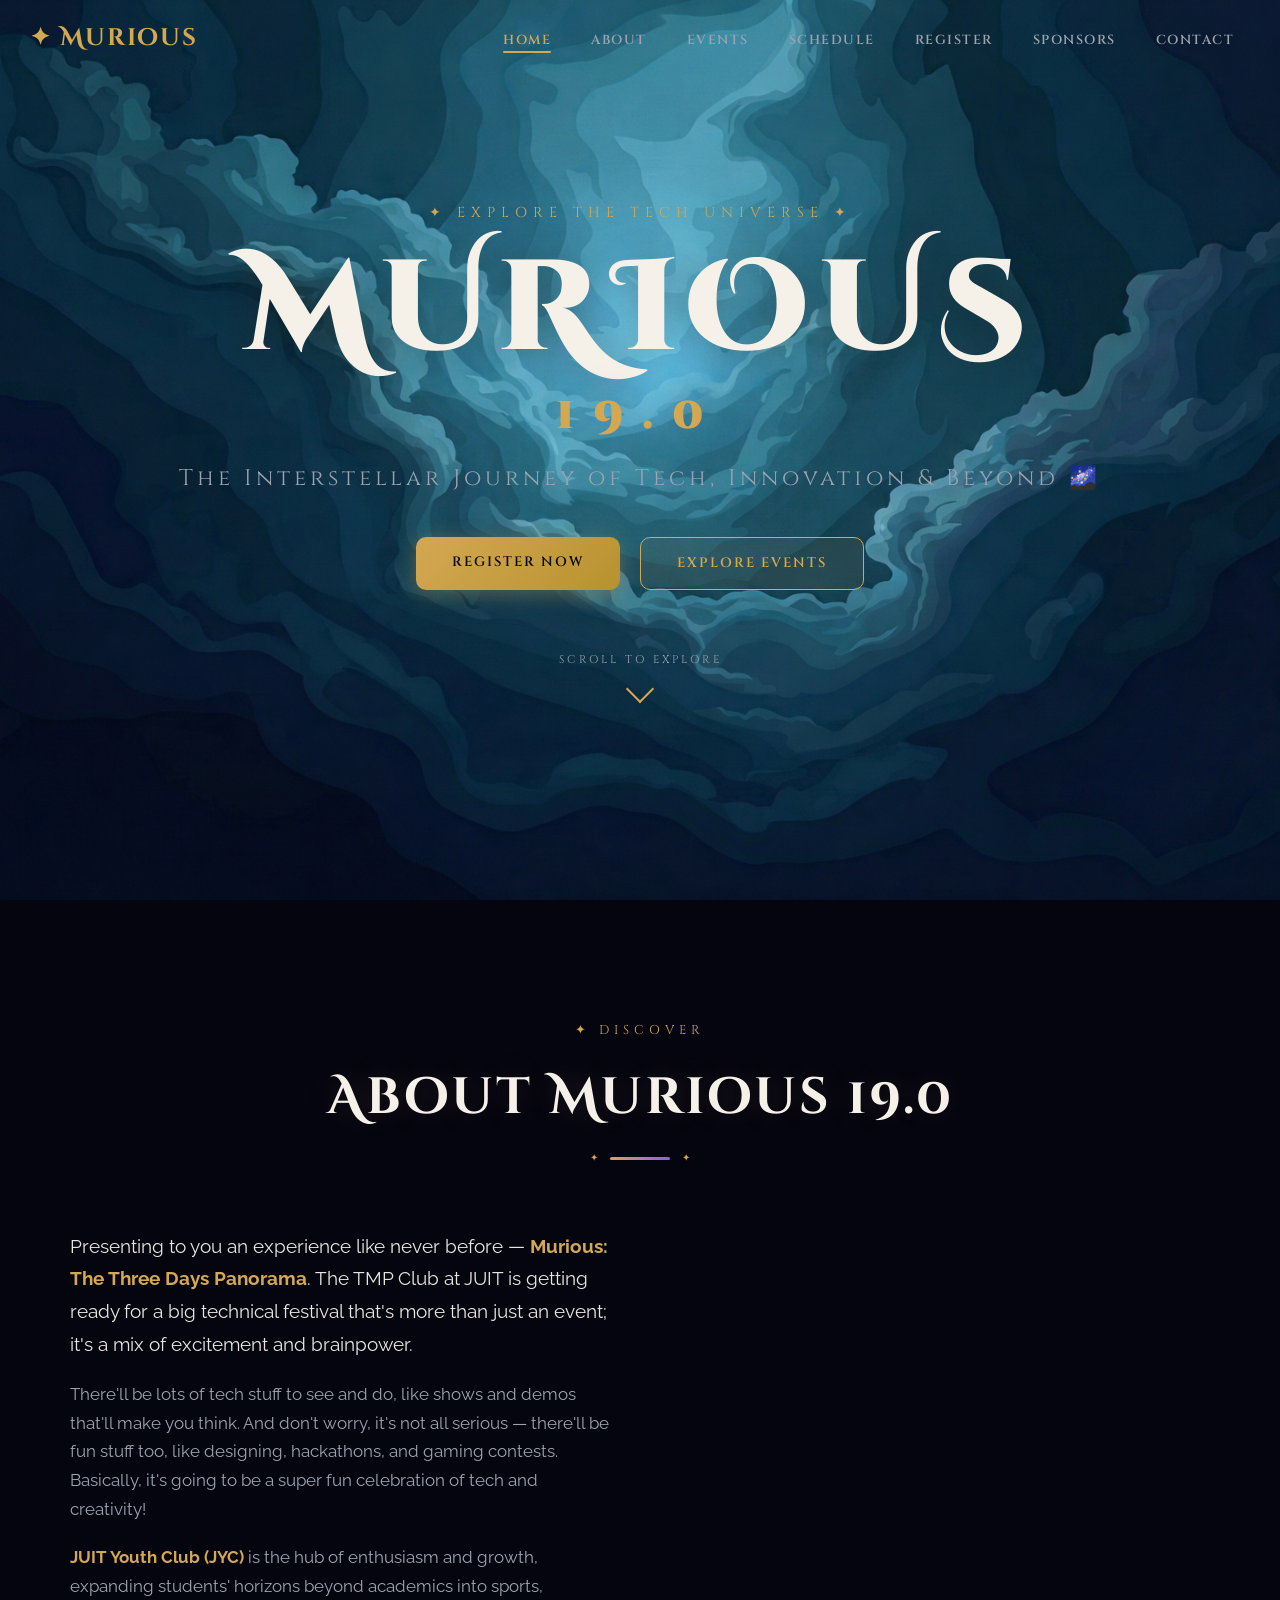
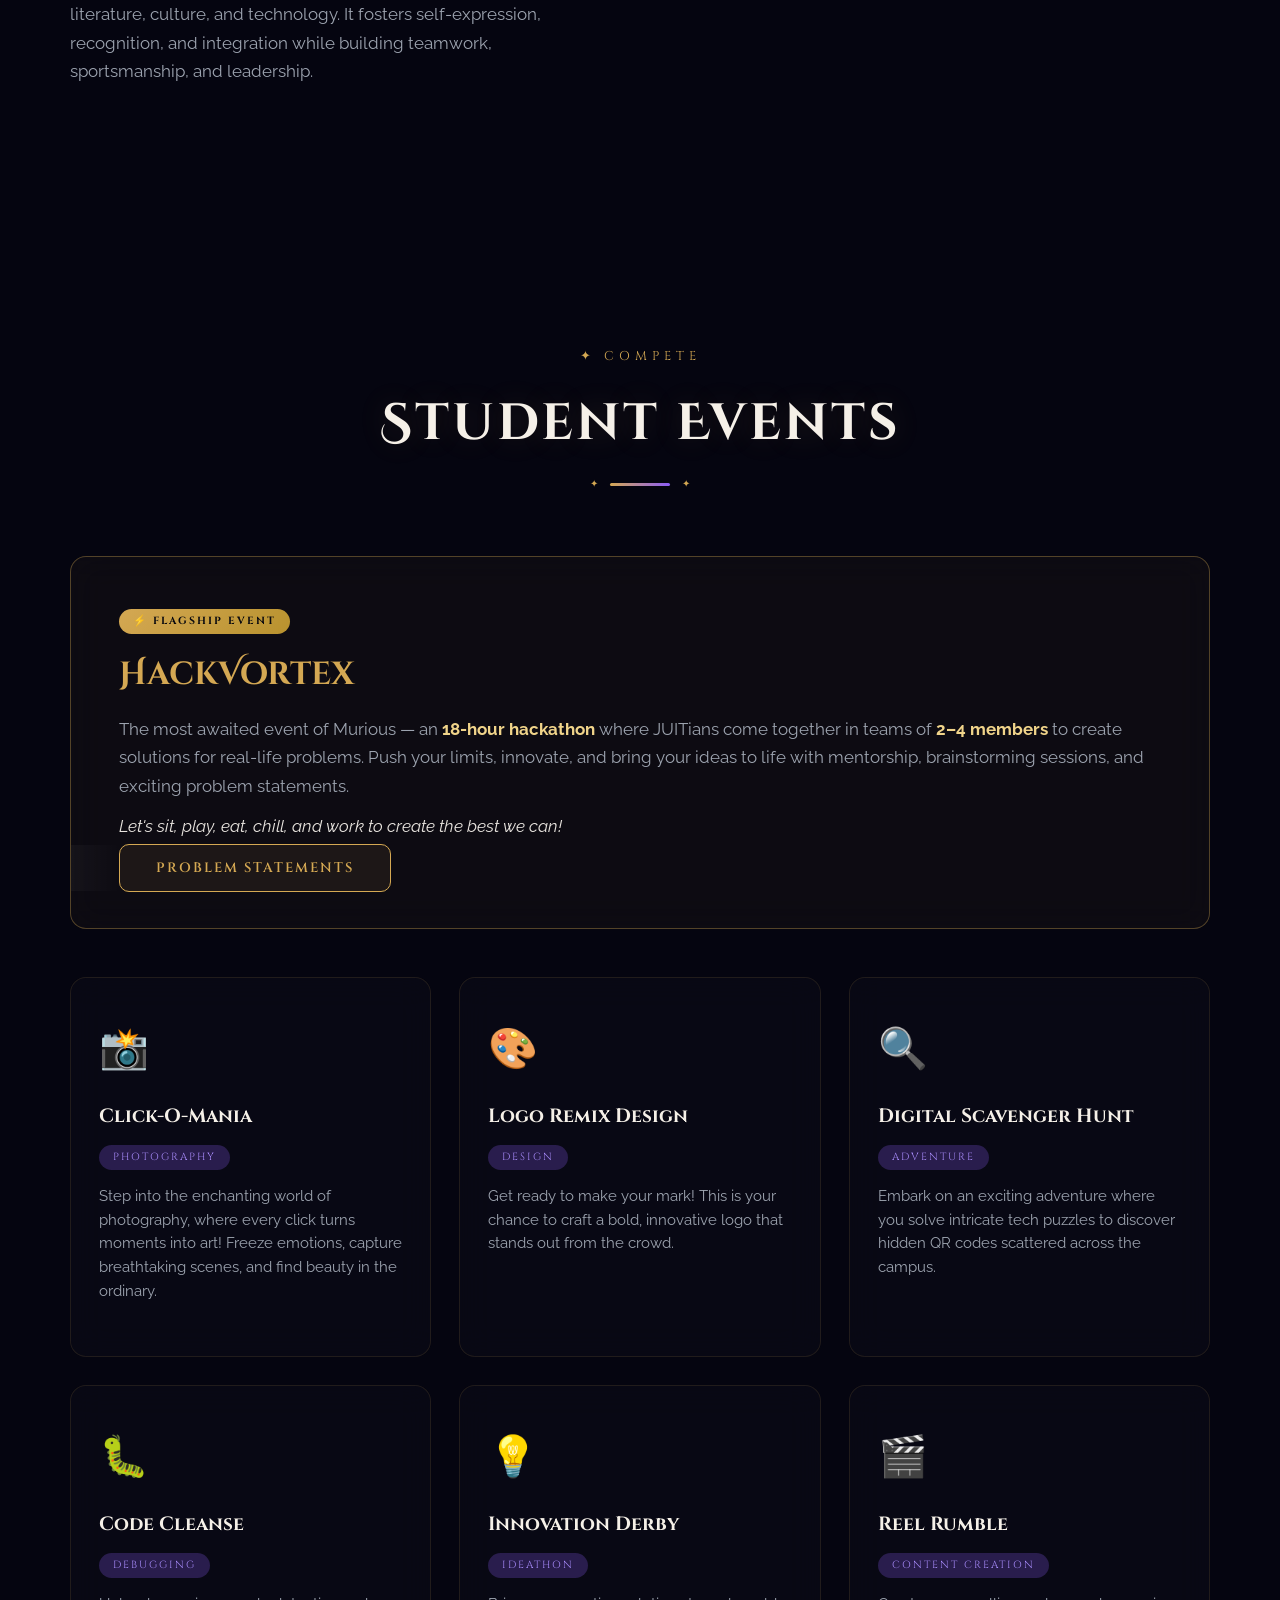
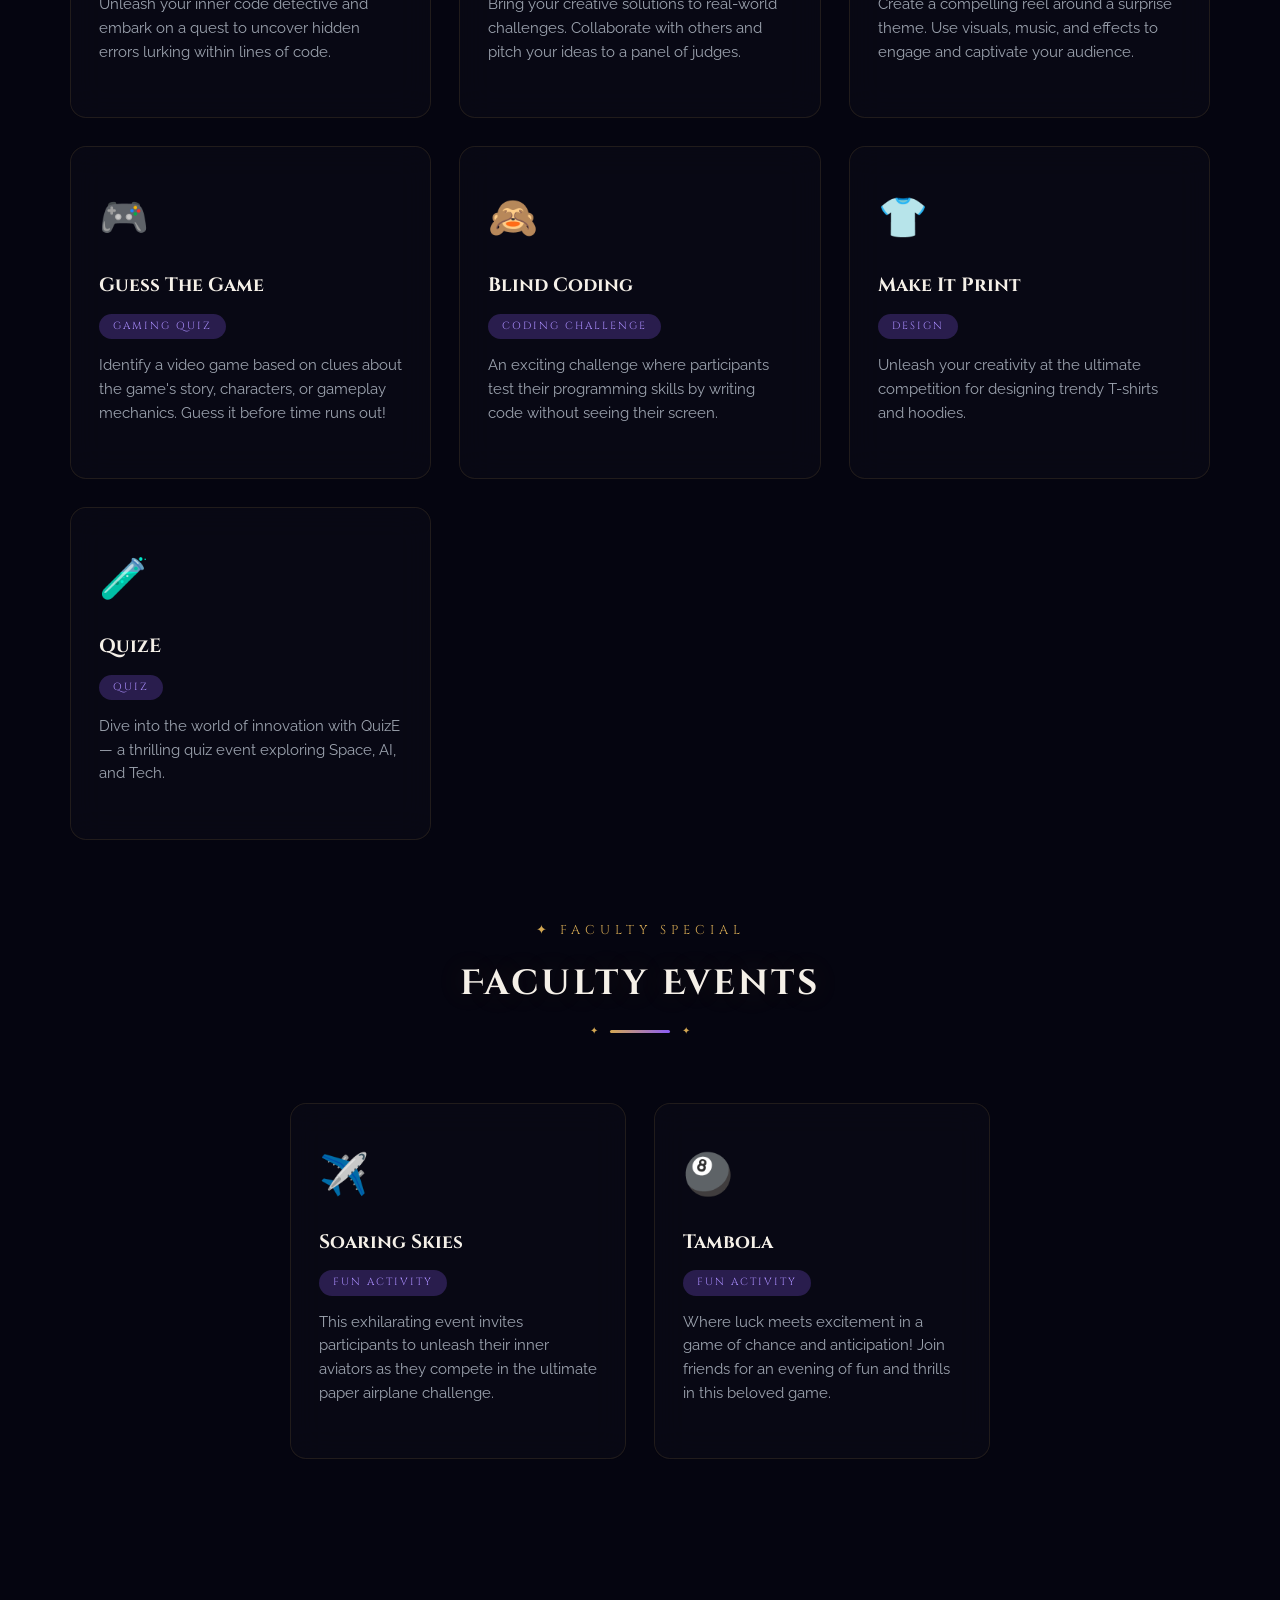
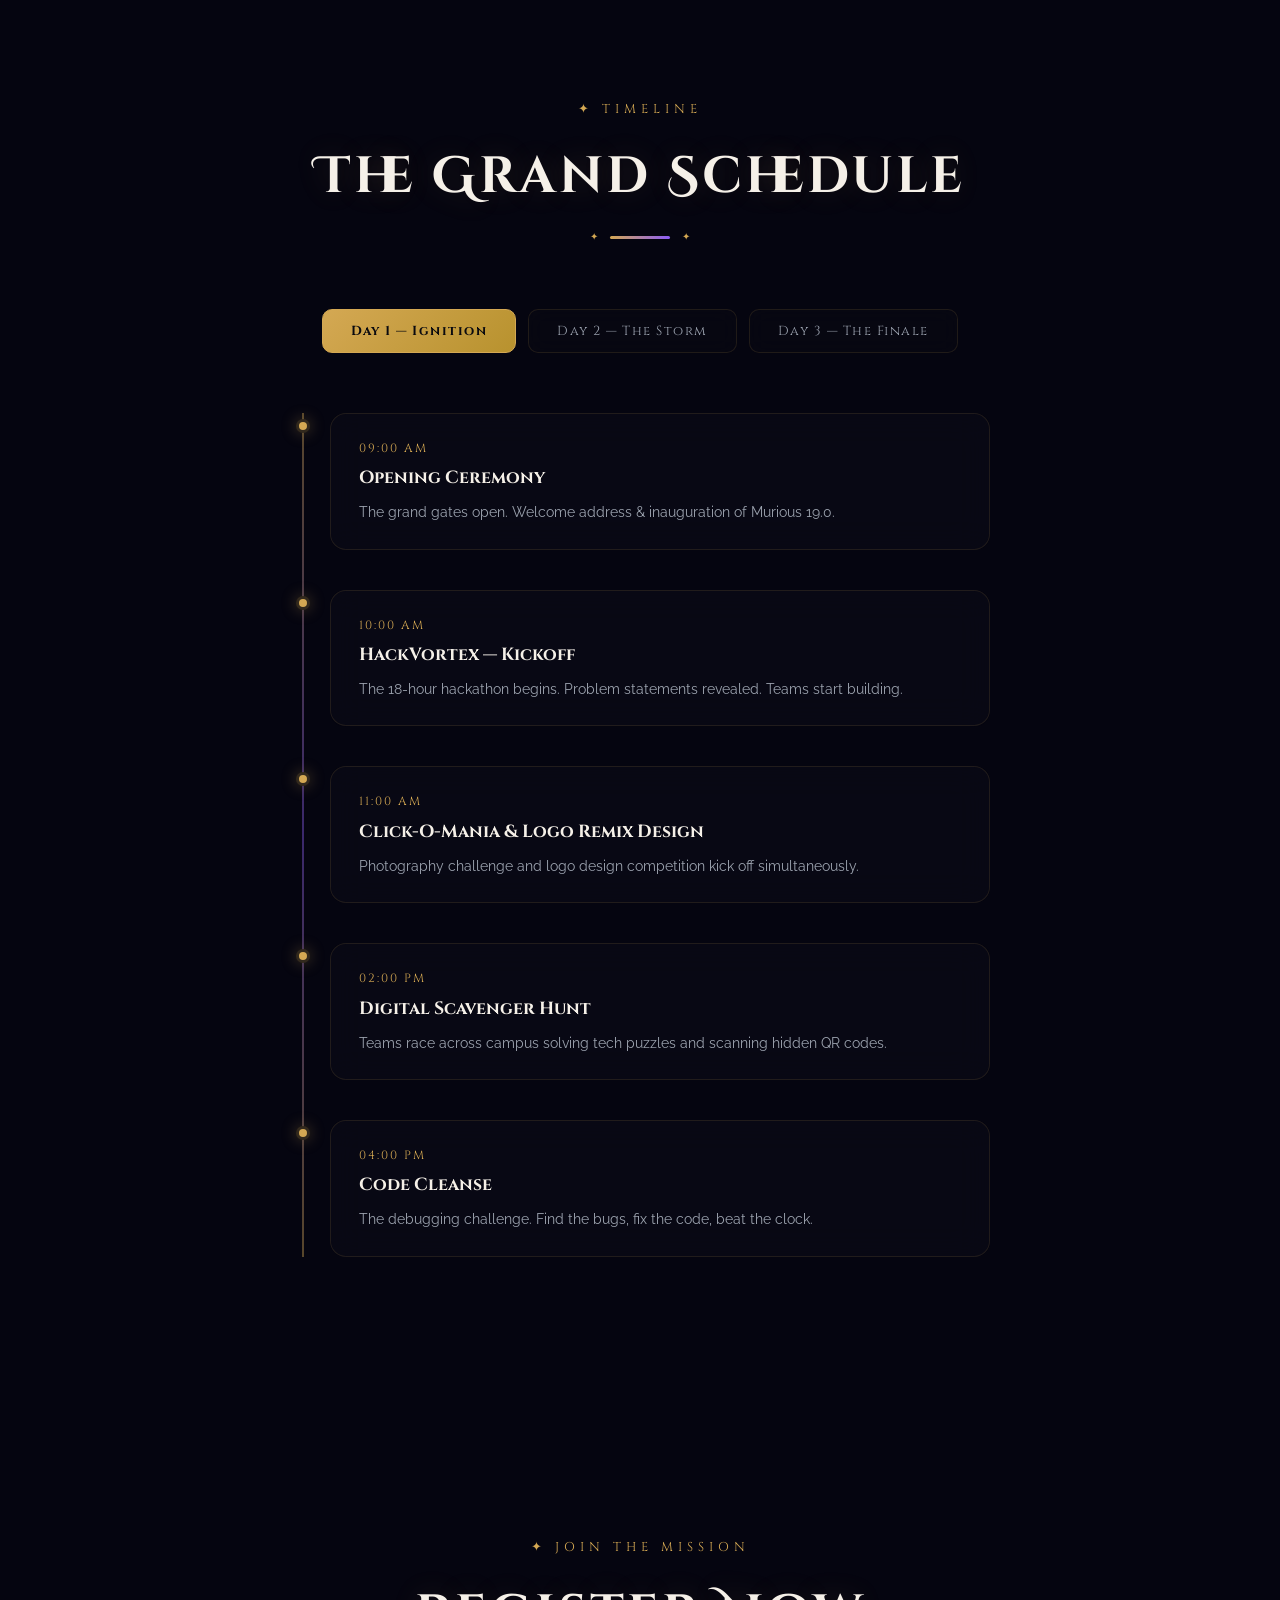
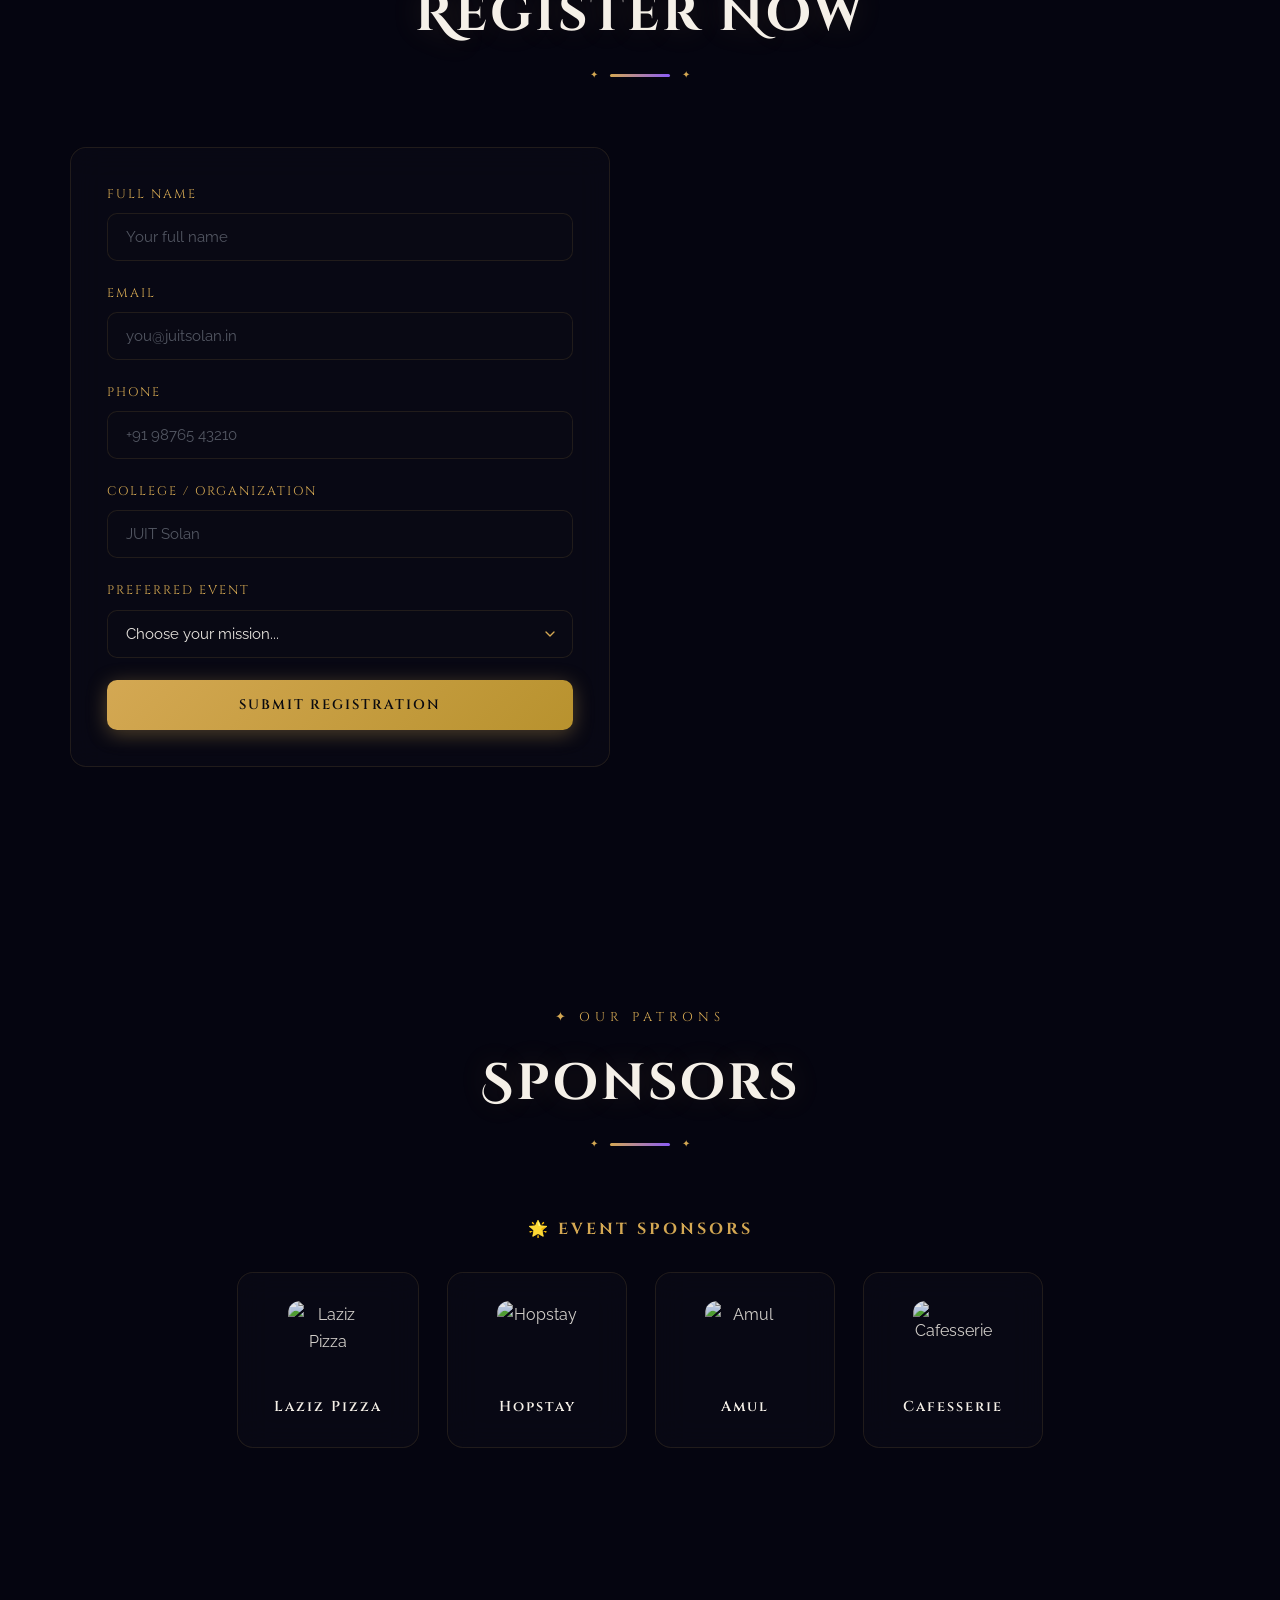
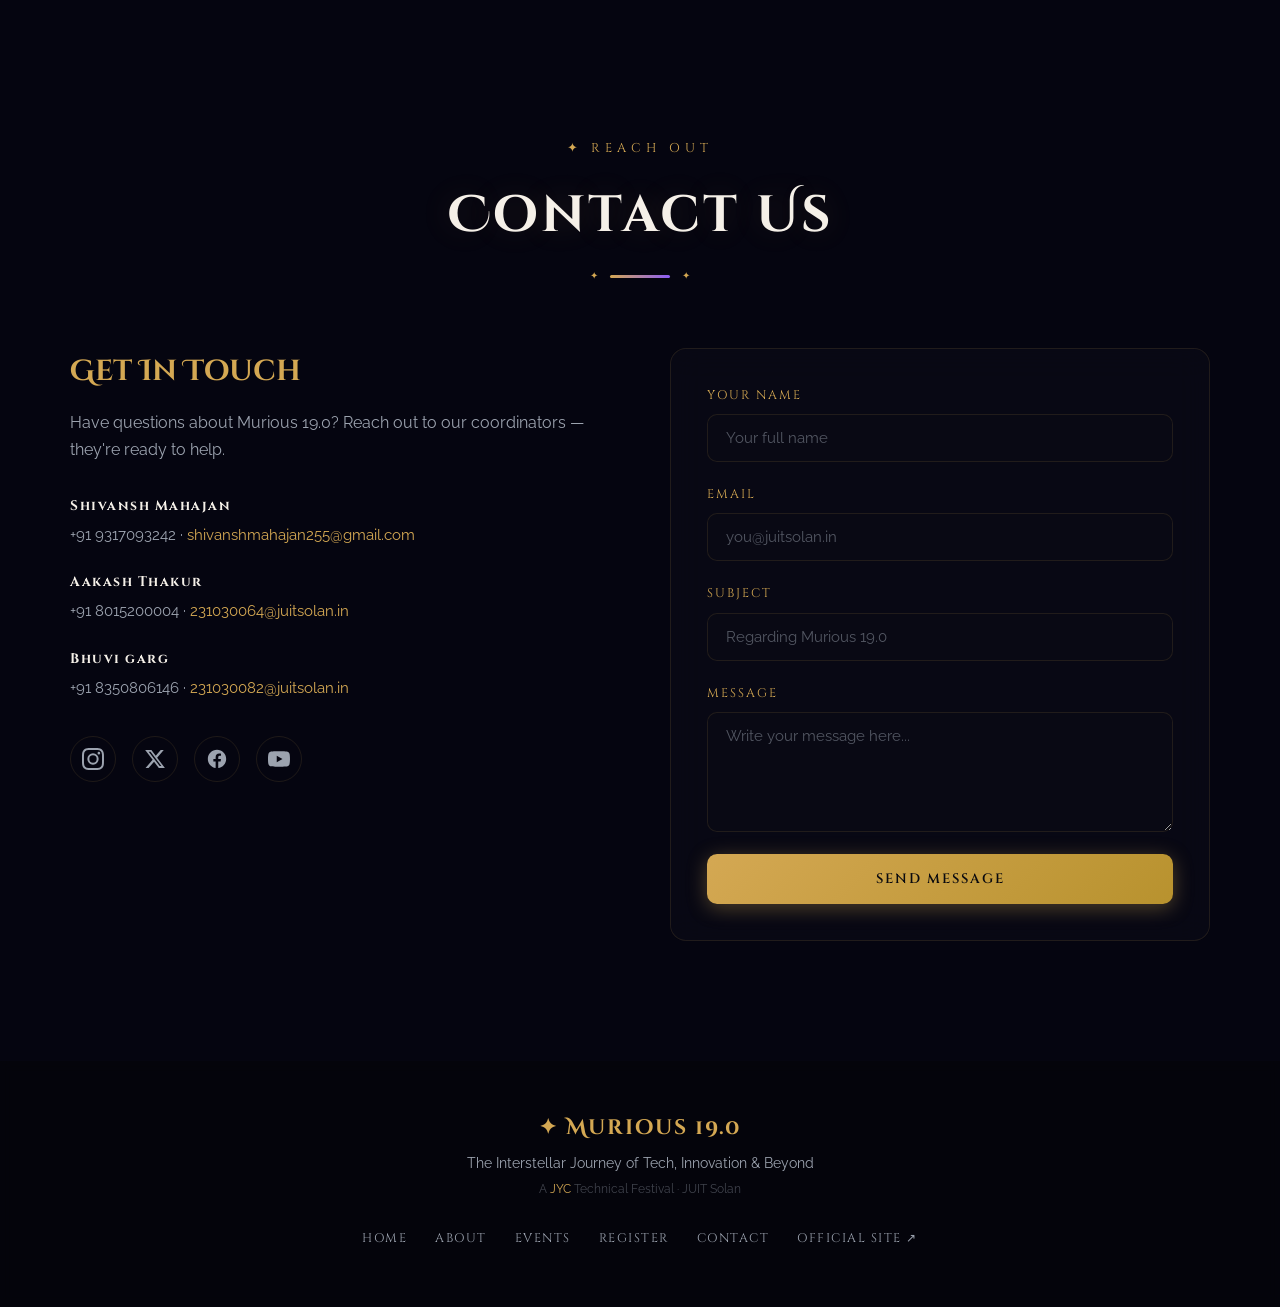
==== index.html @ ee1c7525 "new bg animation" ====
<!DOCTYPE html>
<html lang="en">

<head>
  <meta charset="UTF-8">
  <meta name="viewport" content="width=device-width, initial-scale=1.0">
  <title>Murious 19.0 — Explore the Tech Universe | JUIT</title>
  <meta name="description"
    content="Murious 19.0 by JYC — The three-day tech fest panorama at JUIT. HackVortex, Blind Coding, Innovation Derby, and more. Register now!">
  <link rel="preconnect" href="https://fonts.googleapis.com">
  <link rel="preconnect" href="https://fonts.gstatic.com" crossorigin>
  <link
    href="https://fonts.googleapis.com/css2?family=Cinzel+Decorative:wght@400;700;900&family=Cinzel:wght@400;600;700&family=Raleway:wght@300;400;500;600;700&display=swap"
    rel="stylesheet">
  <link rel="stylesheet" href="styles.css">
</head>

<body>


  <!-- ═══ LOADER ═══ -->
  <div id="pageLoader" class="page-loader">
    <img src="loader.gif" alt="Loading..." class="loader-gif">
  </div>


  <!-- ═══ MAGIC WAND CURSOR ═══ -->
  <div id="wandCursor" class="wand-cursor">
    <img src="static_cursor.png" class="wand-static" alt="">
    <img src="clicked_cursor.png" class="wand-clicked" alt="">
  </div>
  <div id="wandShadow" class="wand-shadow"></div>
  <div id="sparkleContainer" class="sparkle-container"></div>
  <canvas id="wandTrail" class="wand-trail"></canvas>


  <!-- ═══ NAVBAR ═══ -->
  <nav id="navbar">
    <div class="nav-container">
      <a href="#home" class="nav-logo">✦ Murious</a>
      <button class="nav-toggle" id="navToggle" aria-label="Toggle menu">
        <span></span><span></span><span></span>
      </button>
      <ul class="nav-links" id="navLinks">
        <li><a href="#home" class="nav-link active">Home</a></li>
        <li><a href="#about" class="nav-link">About</a></li>
        <li><a href="#events" class="nav-link">Events</a></li>
        <li><a href="#schedule" class="nav-link">Schedule</a></li>
        <li><a href="#register" class="nav-link">Register</a></li>
        <li><a href="#sponsors" class="nav-link">Sponsors</a></li>
        <li><a href="#contact" class="nav-link">Contact</a></li>
      </ul>
    </div>
  </nav>

  <!-- ═══ SCROLLABLE CONTENT ═══ -->
  <main class="content-layer">


  <!-- HOME / HERO -->
    <section id="home" class="section hero-section">
      <div class="hero-content">
        <p class="hero-pre">✦ Explore the Tech Universe ✦</p>
        <h1 class="hero-title">MURIOUS<span class="hero-year">19.0</span></h1>
        <p class="hero-tagline">The Interstellar Journey of Tech, Innovation &amp; Beyond 🌌</p>
        <div class="hero-cta-group">
          <a href="https://forms.gle/axCYgx6kRqmrD6RG7" target="_blank" class="btn btn-primary">Register Now</a>
          <a href="#events" class="btn btn-outline">Explore Events</a>
        </div>
        <div class="scroll-indicator">
          <span>Scroll to Explore</span>
          <div class="scroll-arrow"></div>
        </div>
      </div>
      <img src="castle.png" class="hero-castle" alt="Murious Castle">
      <img src="ltree.png" class="hero-tree hero-tree-left" alt="">
      <img src="rtree.png" class="hero-tree hero-tree-right" alt="">
      <img src="lclifs.png" class="hero-clif hero-clif-left" alt="">
      <img src="rclifs.png" class="hero-clif hero-clif-right" alt="">
    </section>


    <!-- ABOUT -->
    <section id="about" class="section">
      <div class="section-container">
        <div class="section-header reveal">
          <span class="section-tag">✦ Discover</span>
          <h2 class="section-title">About Murious 19.0</h2>
          <div class="title-ornament"></div>
        </div>
        <div class="about-grid">
          <div class="about-text reveal">
            <p class="about-lead">Presenting to you an experience like never before — <strong>Murious: The Three Days
                Panorama</strong>. The TMP Club at JUIT is getting ready for a big technical festival that's more than
              just an event; it's a mix of excitement and brainpower.</p>
            <p>There'll be lots of tech stuff to see and do, like shows and demos that'll make you think. And don't
              worry, it's not all serious — there'll be fun stuff too, like designing, hackathons, and gaming contests.
              Basically, it's going to be a super fun celebration of tech and creativity!</p>
            <p><strong>JUIT Youth Club (JYC)</strong> is the hub of enthusiasm and growth, expanding students' horizons
              beyond academics into sports, literature, culture, and technology. It fosters self-expression,
              recognition, and integration while building teamwork, sportsmanship, and leadership.</p>
          </div>

        </div>
      </div>
    </section>


    <!-- EVENTS -->
    <section id="events" class="section">
      <div class="section-container">
        <div class="section-header reveal">
          <span class="section-tag">✦ Compete</span>
          <h2 class="section-title">Student Events</h2>
          <div class="title-ornament"></div>
        </div>

        
        <!-- HACKVORTEX FEATURED -->
        <div class="featured-event glass-card reveal">
          <div class="featured-event-content">
            <span class="event-type featured-type">⚡ Flagship Event</span>
            <h3>HackVortex</h3>
            <p>The most awaited event of Murious — an <strong>18-hour hackathon</strong> where JUITians come together in
              teams of <strong>2–4 members</strong> to create solutions for real-life problems. Push your limits,
              innovate, and bring your ideas to life with mentorship, brainstorming sessions, and exciting problem
              statements.</p>
            <p class="featured-sub">Let's sit, play, eat, chill, and work to create the best we can!</p>
            <a href="https://drive.google.com/file/d/1WscJIWWycX5eQzXC22tiITf636T7GMsm/view?usp=sharing" target="_blank"
              class="btn btn-outline" style="margin-top:16px;">Problem Statements</a>
          </div>
        </div>


        <!-- EVENT GRIDS -->
        <div class="events-grid">
          <div class="event-card glass-card reveal">
            <div class="event-icon">📸</div>
            <h3>Click-O-Mania</h3>
            <span class="event-type">Photography</span>
            <p>Step into the enchanting world of photography, where every click turns moments into art! Freeze emotions,
              capture breathtaking scenes, and find beauty in the ordinary.</p>
          </div>
          <div class="event-card glass-card reveal">
            <div class="event-icon">🎨</div>
            <h3>Logo Remix Design</h3>
            <span class="event-type">Design</span>
            <p>Get ready to make your mark! This is your chance to craft a bold, innovative logo that stands out from
              the crowd.</p>
          </div>
          <div class="event-card glass-card reveal">
            <div class="event-icon">🔍</div>
            <h3>Digital Scavenger Hunt</h3>
            <span class="event-type">Adventure</span>
            <p>Embark on an exciting adventure where you solve intricate tech puzzles to discover hidden QR codes
              scattered across the campus.</p>
          </div>
          <div class="event-card glass-card reveal">
            <div class="event-icon">🐛</div>
            <h3>Code Cleanse</h3>
            <span class="event-type">Debugging</span>
            <p>Unleash your inner code detective and embark on a quest to uncover hidden errors lurking within lines of
              code.</p>
          </div>
          <div class="event-card glass-card reveal">
            <div class="event-icon">💡</div>
            <h3>Innovation Derby</h3>
            <span class="event-type">Ideathon</span>
            <p>Bring your creative solutions to real-world challenges. Collaborate with others and pitch your ideas to a
              panel of judges.</p>
          </div>
          <div class="event-card glass-card reveal">
            <div class="event-icon">🎬</div>
            <h3>Reel Rumble</h3>
            <span class="event-type">Content Creation</span>
            <p>Create a compelling reel around a surprise theme. Use visuals, music, and effects to engage and captivate
              your audience.</p>
          </div>
          <div class="event-card glass-card reveal">
            <div class="event-icon">🎮</div>
            <h3>Guess The Game</h3>
            <span class="event-type">Gaming Quiz</span>
            <p>Identify a video game based on clues about the game's story, characters, or gameplay mechanics. Guess it
              before time runs out!</p>
          </div>
          <div class="event-card glass-card reveal">
            <div class="event-icon">🙈</div>
            <h3>Blind Coding</h3>
            <span class="event-type">Coding Challenge</span>
            <p>An exciting challenge where participants test their programming skills by writing code without seeing
              their screen.</p>
          </div>
          <div class="event-card glass-card reveal">
            <div class="event-icon">👕</div>
            <h3>Make It Print</h3>
            <span class="event-type">Design</span>
            <p>Unleash your creativity at the ultimate competition for designing trendy T-shirts and hoodies.</p>
          </div>
          <div class="event-card glass-card reveal">
            <div class="event-icon">🧪</div>
            <h3>QuizE</h3>
            <span class="event-type">Quiz</span>
            <p>Dive into the world of innovation with QuizE — a thrilling quiz event exploring Space, AI, and Tech.</p>
          </div>
        </div>


        <!-- Faculty Events -->
        <div class="section-header reveal" style="margin-top: 80px;">
          <span class="section-tag">✦ Faculty Special</span>
          <h2 class="section-title" style="font-size: clamp(1.5rem, 3vw, 2.2rem);">Faculty Events</h2>
          <div class="title-ornament"></div>
        </div>
        <div class="events-grid events-grid-small">
          <div class="event-card glass-card reveal">
            <div class="event-icon">✈️</div>
            <h3>Soaring Skies</h3>
            <span class="event-type">Fun Activity</span>
            <p>This exhilarating event invites participants to unleash their inner aviators as they compete in the
              ultimate paper airplane challenge.</p>
          </div>
          <div class="event-card glass-card reveal">
            <div class="event-icon">🎱</div>
            <h3>Tambola</h3>
            <span class="event-type">Fun Activity</span>
            <p>Where luck meets excitement in a game of chance and anticipation! Join friends for an evening of fun and
              thrills in this beloved game.</p>
          </div>
        </div>
      </div>
    </section>


    <!-- SCHEDULE -->
    <section id="schedule" class="section">
      <div class="section-container">
        <div class="section-header reveal">
          <span class="section-tag">✦ Timeline</span>
          <h2 class="section-title">The Grand Schedule</h2>
          <div class="title-ornament"></div>
        </div>
        <div class="schedule-tabs reveal">
          <button class="schedule-tab active" data-day="1">Day 1 — Ignition</button>
          <button class="schedule-tab" data-day="2">Day 2 — The Storm</button>
          <button class="schedule-tab" data-day="3">Day 3 — The Finale</button>
        </div>
        <div class="timeline" id="timeline">
          <div class="timeline-line"></div>
          <div class="timeline-item reveal" data-day="1">
            <div class="timeline-dot"></div>
            <div class="timeline-content glass-card">
              <span class="timeline-time">09:00 AM</span>
              <h3>Opening Ceremony</h3>
              <p>The grand gates open. Welcome address &amp; inauguration of Murious 19.0.</p>
            </div>
          </div>
          <div class="timeline-item reveal" data-day="1">
            <div class="timeline-dot"></div>
            <div class="timeline-content glass-card">
              <span class="timeline-time">10:00 AM</span>
              <h3>HackVortex — Kickoff</h3>
              <p>The 18-hour hackathon begins. Problem statements revealed. Teams start building.</p>
            </div>
          </div>
          <div class="timeline-item reveal" data-day="1">
            <div class="timeline-dot"></div>
            <div class="timeline-content glass-card">
              <span class="timeline-time">11:00 AM</span>
              <h3>Click-O-Mania &amp; Logo Remix Design</h3>
              <p>Photography challenge and logo design competition kick off simultaneously.</p>
            </div>
          </div>
          <div class="timeline-item reveal" data-day="1">
            <div class="timeline-dot"></div>
            <div class="timeline-content glass-card">
              <span class="timeline-time">02:00 PM</span>
              <h3>Digital Scavenger Hunt</h3>
              <p>Teams race across campus solving tech puzzles and scanning hidden QR codes.</p>
            </div>
          </div>
          <div class="timeline-item reveal" data-day="1">
            <div class="timeline-dot"></div>
            <div class="timeline-content glass-card">
              <span class="timeline-time">04:00 PM</span>
              <h3>Code Cleanse</h3>
              <p>The debugging challenge. Find the bugs, fix the code, beat the clock.</p>
            </div>
          </div>
          <!-- Day 2 -->
          <div class="timeline-item reveal" data-day="2" style="display:none;">
            <div class="timeline-dot"></div>
            <div class="timeline-content glass-card">
              <span class="timeline-time">09:00 AM</span>
              <h3>Innovation Derby</h3>
              <p>Pitch your creative solutions to real-world challenges before the jury.</p>
            </div>
          </div>
          <div class="timeline-item reveal" data-day="2" style="display:none;">
            <div class="timeline-dot"></div>
            <div class="timeline-content glass-card">
              <span class="timeline-time">11:00 AM</span>
              <h3>Blind Coding</h3>
              <p>Write code without seeing the screen. Pure instinct, pure skill.</p>
            </div>
          </div>
          <div class="timeline-item reveal" data-day="2" style="display:none;">
            <div class="timeline-dot"></div>
            <div class="timeline-content glass-card">
              <span class="timeline-time">02:00 PM</span>
              <h3>Reel Rumble &amp; Make It Print</h3>
              <p>Content creation and merch design challenges run in parallel.</p>
            </div>
          </div>
          <div class="timeline-item reveal" data-day="2" style="display:none;">
            <div class="timeline-dot"></div>
            <div class="timeline-content glass-card">
              <span class="timeline-time">04:00 PM</span>
              <h3>HackVortex — Final Stretch</h3>
              <p>18 hours up. Final submissions and project demos begin.</p>
            </div>
          </div>
          <!-- Day 3 -->
          <div class="timeline-item reveal" data-day="3" style="display:none;">
            <div class="timeline-dot"></div>
            <div class="timeline-content glass-card">
              <span class="timeline-time">09:00 AM</span>
              <h3>Guess The Game &amp; QuizE</h3>
              <p>Gaming quiz and the space/AI/tech trivia showdown.</p>
            </div>
          </div>
          <div class="timeline-item reveal" data-day="3" style="display:none;">
            <div class="timeline-dot"></div>
            <div class="timeline-content glass-card">
              <span class="timeline-time">11:00 AM</span>
              <h3>Faculty Events — Soaring Skies &amp; Tambola</h3>
              <p>Paper airplane challenge and the beloved game of luck and anticipation.</p>
            </div>
          </div>
          <div class="timeline-item reveal" data-day="3" style="display:none;">
            <div class="timeline-dot"></div>
            <div class="timeline-content glass-card">
              <span class="timeline-time">03:00 PM</span>
              <h3>Prize Ceremony</h3>
              <p>Awards, recognition &amp; prizes bestowed upon the victors of Murious 19.0.</p>
            </div>
          </div>
          <div class="timeline-item reveal" data-day="3" style="display:none;">
            <div class="timeline-dot"></div>
            <div class="timeline-content glass-card">
              <span class="timeline-time">05:00 PM</span>
              <h3>Grand Closing</h3>
              <p>Farewell, networking &amp; celebration. Until Murious 20.0, explorers! 🚀</p>
            </div>
          </div>
        </div>
      </div>
    </section>


    <!-- REGISTER -->
    <section id="register" class="section">
      <div class="section-container">
        <div class="section-header reveal">
          <span class="section-tag">✦ Join the Mission</span>
          <h2 class="section-title">Register Now</h2>
          <div class="title-ornament"></div>
        </div>
        <div class="register-wrapper">

          <form class="register-form glass-card reveal" id="registerForm">
            <div class="form-group">
              <label for="regName">Full Name</label>
              <input type="text" id="regName" placeholder="Your full name" required>
            </div>
            <div class="form-group">
              <label for="regEmail">Email</label>
              <input type="email" id="regEmail" placeholder="you@juitsolan.in" required>
            </div>
            <div class="form-group">
              <label for="regPhone">Phone</label>
              <input type="tel" id="regPhone" placeholder="+91 98765 43210" required>
            </div>
            <div class="form-group">
              <label for="regCollege">College / Organization</label>
              <input type="text" id="regCollege" placeholder="JUIT Solan" required>
            </div>
            <div class="form-group">
              <label for="regEvent">Preferred Event</label>
              <select id="regEvent" required>
                <option value="" disabled selected>Choose your mission...</option>
                <option>HackVortex (Hackathon)</option>
                <option>Click-O-Mania (Photography)</option>
                <option>Logo Remix Design</option>
                <option>Digital Scavenger Hunt</option>
                <option>Code Cleanse (Debugging)</option>
                <option>Innovation Derby (Ideathon)</option>
                <option>Reel Rumble (Content Creation)</option>
                <option>Guess The Game</option>
                <option>Blind Coding</option>
                <option>Make It Print (Design)</option>
                <option>QuizE (Tech Quiz)</option>
                <option>All Events</option>
              </select>
            </div>
            <button type="submit" class="btn btn-primary btn-full" id="registerBtn">
              <span class="btn-text">Submit Registration</span>
              <span class="btn-magic">✦ Registered! ✦</span>
            </button>
          </form>
        </div>
      </div>
    </section>


    <!-- SPONSORS -->
    <section id="sponsors" class="section">
      <div class="section-container">
        <div class="section-header reveal">
          <span class="section-tag">✦ Our Patrons</span>
          <h2 class="section-title">Sponsors</h2>
          <div class="title-ornament"></div>
        </div>
        <div class="sponsors-tier reveal">
          <h3 class="tier-title">🌟 Event Sponsors</h3>
          <div class="sponsors-grid">
            <div class="sponsor-card glass-card">
              <div class="sponsor-glow"></div>
              <img src="https://murious.jyc.co.in/assets/lazizpizza-CYQ73uPV.jpeg" alt="Laziz Pizza"
                class="sponsor-img">
              <span>Laziz Pizza</span>
            </div>
            <div class="sponsor-card glass-card">
              <div class="sponsor-glow"></div>
              <img src="https://murious.jyc.co.in/assets/hopstay-BpjZGJk_.jpeg" alt="Hopstay" class="sponsor-img">
              <span>Hopstay</span>
            </div>
            <div class="sponsor-card glass-card">
              <div class="sponsor-glow"></div>
              <img src="https://murious.jyc.co.in/assets/amul-BEqZfMeO.webp" alt="Amul" class="sponsor-img">
              <span>Amul</span>
            </div>
            <div class="sponsor-card glass-card">
              <div class="sponsor-glow"></div>
              <img src="https://murious.jyc.co.in/assets/cafesserie-BHt08vgE.jpeg" alt="Cafesserie" class="sponsor-img">
              <span>Cafesserie</span>
            </div>
          </div>
        </div>
      </div>
    </section>


    <!-- CONTACT -->
    <section id="contact" class="section">
      <div class="section-container">
        <div class="section-header reveal">
          <span class="section-tag">✦ Reach Out</span>
          <h2 class="section-title">Contact Us</h2>
          <div class="title-ornament"></div>
        </div>
        <div class="contact-grid">
          <div class="contact-info reveal">
            <h3>Get In Touch</h3>
            <p>Have questions about Murious 19.0? Reach out to our coordinators — they're ready to help.</p>
            <div class="contact-details">
              <div class="contact-item">
                <div>
                  <strong>Shivansh Mahajan</strong>
                  <p>+91 9317093242 · <a href="mailto:shivanshmahajan255@gmail.com"
                      style="color:var(--gold);">shivanshmahajan255@gmail.com</a></p>
                </div>
              </div>
              <div class="contact-item">
                <div>
                  <strong>Aakash Thakur</strong>
                  <p>+91 8015200004 · <a href="mailto:231030064@juitsolan.in"
                      style="color:var(--gold);">231030064@juitsolan.in</a></p>
                </div>
              </div>
              <div class="contact-item">
                <div>
                  <strong>Bhuvi garg</strong>
                  <p>+91 8350806146 · <a href="mailto:231030082@juitsolan.in"
                      style="color:var(--gold);">231030082@juitsolan.in</a></p>
                </div>
              </div>
            </div>
            <div class="social-links">
              <a href="https://www.instagram.com/murious.juit/" target="_blank" class="social-link"
                aria-label="Instagram">
                <svg viewBox="0 0 24 24" width="22" height="22" fill="currentColor">
                  <path
                    d="M12 2.163c3.204 0 3.584.012 4.85.07 3.252.148 4.771 1.691 4.919 4.919.058 1.265.069 1.645.069 4.849 0 3.205-.012 3.584-.069 4.849-.149 3.225-1.664 4.771-4.919 4.919-1.266.058-1.644.07-4.85.07-3.204 0-3.584-.012-4.849-.07-3.26-.149-4.771-1.699-4.919-4.92-.058-1.265-.07-1.644-.07-4.849 0-3.204.013-3.583.07-4.849.149-3.227 1.664-4.771 4.919-4.919 1.266-.057 1.645-.069 4.849-.069zM12 0C8.741 0 8.333.014 7.053.072 2.695.272.273 2.69.073 7.052.014 8.333 0 8.741 0 12c0 3.259.014 3.668.072 4.948.2 4.358 2.618 6.78 6.98 6.98C8.333 23.986 8.741 24 12 24c3.259 0 3.668-.014 4.948-.072 4.354-.2 6.782-2.618 6.979-6.98.059-1.28.073-1.689.073-4.948 0-3.259-.014-3.667-.072-4.947-.196-4.354-2.617-6.78-6.979-6.98C15.668.014 15.259 0 12 0zm0 5.838a6.162 6.162 0 100 12.324 6.162 6.162 0 000-12.324zM12 16a4 4 0 110-8 4 4 0 010 8zm6.406-11.845a1.44 1.44 0 100 2.881 1.44 1.44 0 000-2.881z" />
                </svg>
              </a>
              <a href="https://x.com/JycJuit/" target="_blank" class="social-link" aria-label="Twitter/X">
                <svg viewBox="0 0 24 24" width="22" height="22" fill="currentColor">
                  <path
                    d="M18.244 2.25h3.308l-7.227 8.26 8.502 11.24H16.17l-5.214-6.817L4.99 21.75H1.68l7.73-8.835L1.254 2.25H8.08l4.713 6.231zm-1.161 17.52h1.833L7.084 4.126H5.117z" />
                </svg>
              </a>
              <a href="https://www.facebook.com/jyc.juit/" target="_blank" class="social-link" aria-label="Facebook">
                <svg viewBox="0 0 24 24" width="22" height="22" fill="currentColor">
                  <path
                    d="M12,2C6.477,2,2,6.477,2,12c0,5.013,3.693,9.153,8.505,9.876V14.65H8.031v-2.629h2.474v-1.749c0-2.896,1.411-4.167,3.818-4.167c1.153,0,1.762.085,2.051.124v2.294h-1.642c-1.022,0-1.379.969-1.379,2.061v1.437h2.995l-.406,2.629h-2.588v7.247C18.235,21.236,22,17.062,22,12C22,6.477,17.523,2,12,2z" />
                </svg>
              </a>
              <a href="https://www.youtube.com/@JYCPhotographyClub" target="_blank" class="social-link"
                aria-label="YouTube">
                <svg viewBox="0 0 24 24" width="22" height="22" fill="currentColor">
                  <path
                    d="M23.498 6.186a3.016 3.016 0 00-2.122-2.136C19.505 3.545 12 3.545 12 3.545s-7.505 0-9.377.505A3.017 3.017 0 00.502 6.186C0 8.07 0 12 0 12s0 3.93.502 5.814a3.016 3.016 0 002.122 2.136c1.871.505 9.376.505 9.376.505s7.505 0 9.377-.505a3.015 3.015 0 002.122-2.136C24 15.93 24 12 24 12s0-3.93-.502-5.814zM9.545 15.568V8.432L15.818 12l-6.273 3.568z" />
                </svg>
              </a>
            </div>
          </div>
          <form class="contact-form glass-card reveal" id="contactForm">
            <div class="form-group">
              <label for="contactName">Your Name</label>
              <input type="text" id="contactName" placeholder="Your full name" required>
            </div>
            <div class="form-group">
              <label for="contactEmail">Email</label>
              <input type="email" id="contactEmail" placeholder="you@juitsolan.in" required>
            </div>
            <div class="form-group">
              <label for="contactSubject">Subject</label>
              <input type="text" id="contactSubject" placeholder="Regarding Murious 19.0" required>
            </div>
            <div class="form-group">
              <label for="contactMessage">Message</label>
              <textarea id="contactMessage" rows="5" placeholder="Write your message here..." required></textarea>
            </div>
            <button type="submit" class="btn btn-primary btn-full">Send Message</button>
          </form>
        </div>
      </div>
    </section>


    <!-- FOOTER -->
    <footer class="footer">
      <div class="footer-content">
        <div class="footer-brand">
          <span class="footer-logo">✦ Murious 19.0</span>
          <p>The Interstellar Journey of Tech, Innovation &amp; Beyond</p>
          <p style="font-size:0.75rem; color:rgba(156,163,175,0.4); margin-top:4px;">A <a href="https://jyc.co.in/"
              target="_blank" style="color:var(--gold);">JYC</a> Technical Festival · JUIT Solan</p>
        </div>
        <div class="footer-links">
          <a href="#home">Home</a><a href="#about">About</a><a href="#events">Events</a>
          <a href="#register">Register</a><a href="#contact">Contact</a>
          <a href="https://jyc.co.in/" target="_blank">Official Site ↗</a>
        </div>
      </div>
    </footer>
  </main>
  <script src="script.js"></script>
</body>
</html>
---- styles.css ----
/* ═══════════════════════════════════════════════════════
   MURIOUS 2026 — Cinematic One-Page Styles v2
   Full-screen animation BG + floating transparent UI
   ═══════════════════════════════════════════════════════ */

@font-face {
  font-family: 'HarryPotter';
  src: url('harry_p/HARRYP__.TTF') format('truetype');
  font-weight: normal;
  font-style: normal;
  font-display: swap;
}

/* ════════════════════════════════════════════════════
   PAGE LOADER
   ════════════════════════════════════════════════════ */
.page-loader {
  position: fixed;
  top: 0;
  left: 0;
  width: 100%;
  height: 100%;
  background: #050510;
  display: flex;
  align-items: center;
  justify-content: center;
  z-index: 999999;
  transition: opacity 0.6s ease, visibility 0.6s ease;
}

.page-loader.hidden {
  opacity: 0;
  visibility: hidden;
  pointer-events: none;
}

.loader-gif {
  max-width: 286px;
  max-height: 286px;
}

:root {
  --bg-dark: #0a0a0f;
  --bg-card: rgba(10, 10, 20, 0.55);
  --bg-glass: rgba(12, 12, 25, 0.5);
  --bg-glass-hover: rgba(18, 18, 35, 0.65);

  --gold: #d4a853;
  --gold-light: #f0d48a;
  --gold-glow: rgba(212, 168, 83, 0.35);
  --purple: #8b5cf6;
  --purple-light: #a78bfa;
  --purple-glow: rgba(139, 92, 246, 0.25);

  --text: #e8e4df;
  --text-muted: #9ca3af;
  --text-heading: #f5f0e8;

  --border: rgba(212, 168, 83, 0.12);
  --border-hover: rgba(212, 168, 83, 0.4);

  --radius: 16px;
  --radius-sm: 10px;
  --transition: 0.4s cubic-bezier(0.25, 0.46, 0.45, 0.94);

  --font-display: 'HarryPotter', 'Cinzel Decorative', 'Cinzel', serif;
  --font-heading: 'Cinzel', serif;
  --font-body: 'Raleway', sans-serif;
}

*,
*::before,
*::after {
  margin: 0;
  padding: 0;
  box-sizing: border-box;
}

html {
  scroll-behavior: smooth;
  scrollbar-width: thin;
  scrollbar-color: var(--gold) var(--bg-dark);
  cursor: none !important;
}

html::-webkit-scrollbar {
  width: 6px;
}

html::-webkit-scrollbar-track {
  background: var(--bg-dark);
  
}

html::-webkit-scrollbar-thumb {
  background: var(--gold);
  border-radius: 3px;
  
}

body {
  font-family: var(--font-body);
  background: url('Background.png') center center / cover no-repeat fixed, #050510;
  color: var(--text);
  line-height: 1.7;
  overflow-x: hidden;
  -webkit-font-smoothing: antialiased;
  cursor: none !important;
}

a,
button,
input,
select,
textarea {
  cursor: none !important;
}

a {
  text-decoration: none;
  color: inherit;
}

img {
  max-width: 100%;
  display: block;
}

/* ════════════════════════════════════════════════════
   MAGIC WAND CURSOR
   ════════════════════════════════════════════════════ */
.wand-cursor {
  position: fixed;
  top: 0;
  left: 0;
  width: 80px;
  height: 80px;
  pointer-events: none;
  z-index: 100000;
  transform: translate(-10%, -10%) rotate(-30deg);
  transition: transform 0.05s ease;
  filter: drop-shadow(0 4px 8px rgba(0, 0, 0, 0.7));
}

.wand-cursor img {
  position: absolute;
  top: 0;
  left: 0;
  width: 100%;
  height: 100%;
  object-fit: contain;
  transition: opacity 0.12s ease;
}

.wand-cursor .wand-static {
  opacity: 1;
}

.wand-cursor .wand-clicked {
  opacity: 0;
}

.wand-cursor.casting .wand-static {
  opacity: 0;
}

.wand-cursor.casting .wand-clicked {
  opacity: 1;
}

.wand-cursor.casting {
  transform: translate(-10%, -10%) rotate(-25deg) scale(1.15);
}

.wand-shadow {
  position: fixed;
  width: 30px;
  height: 10px;
  border-radius: 50%;
  background: radial-gradient(ellipse, rgba(212, 168, 83, 0.35) 0%, transparent 70%);
  pointer-events: none;
  z-index: 99999;
  transform: translate(-50%, 20px);
  filter: blur(3px);
  transition: opacity 0.15s;
}

.wand-trail {
  position: fixed;
  top: 0;
  left: 0;
  width: 100%;
  height: 100%;
  pointer-events: none;
  z-index: 99998;
}

.sparkle-container {
  position: fixed;
  top: 0;
  left: 0;
  width: 100%;
  height: 100%;
  pointer-events: none;
  z-index: 99999;
}

.sparkle {
  position: absolute;
  width: 6px;
  height: 6px;
  border-radius: 50%;
  pointer-events: none;
  animation: sparkleAnim 0.7s ease-out forwards;
}

@keyframes sparkleAnim {
  0% {
    transform: translate(0, 0) scale(1);
    opacity: 1;
  }

  100% {
    transform: translate(var(--sx), var(--sy)) scale(0);
    opacity: 0;
  }
}


@keyframes burstAnim {
  0% {
    transform: translate(-50%, -50%) scale(0.3);
    opacity: 1;
  }

  100% {
    transform: translate(-50%, -50%) scale(2.5);
    opacity: 0;
  }
}

/* 
════════════════════════════════════════════════════
   CINEMATIC BACKGROUND (fixed, full-screen)
════════════════════════════════════════════════════ */

.bg-sky {
  position: absolute;
  top: 0;
  left: 0;
  width: 100%;
  height: 100%;
  background: url('Background.png') center center / cover no-repeat, radial-gradient(ellipse at 50% 30%, #1a1a3a 0%, #0a0a15 60%, #050510 100%);
  z-index: 0;
}

.bg-vignette {
  position: absolute;
  top: 0;
  left: 0;
  width: 100%;
  height: 100%;
  z-index: 8;
  background: radial-gradient(ellipse at center, transparent 40%, rgba(5, 5, 10, 0.6) 100%);
  pointer-events: none;
}

/* ════════════════════════════════════════════════════
   CONTENT LAYER (scrollable, above background)
   ════════════════════════════════════════════════════ */
.content-layer {
  position: relative;
  z-index: 10;
}

/* ════════════════════════════════════════════════════
   NAVBAR
   ════════════════════════════════════════════════════ */
#navbar {
  position: fixed;
  top: 0;
  left: 0;
  width: 100%;
  z-index: 1000;
  padding: 18px 0;
  transition: all 0.5s ease;
}

#navbar.scrolled {
  padding: 10px 0;
  background: rgba(10, 10, 15, 0.8);
  backdrop-filter: blur(24px);
  -webkit-backdrop-filter: blur(24px);
  border-bottom: 1px solid var(--border);
  box-shadow: 0 4px 30px rgba(0, 0, 0, 0.5);
}

.nav-container {
  max-width: 1300px;
  margin: 0 auto;
  padding: 0 30px;
  display: flex;
  align-items: center;
  justify-content: space-between;
}

.nav-logo {
  font-family: var(--font-display);
  font-size: 1.5rem;
  font-weight: 700;
  color: var(--gold);
  letter-spacing: 2px;
  transition: var(--transition);
}

.nav-logo:hover {
  text-shadow: 0 0 20px var(--gold-glow);
}

.nav-links {
  list-style: none;
  display: flex;
  gap: 8px;
}

.nav-link {
  font-family: var(--font-heading);
  font-size: 0.82rem;
  font-weight: 600;
  letter-spacing: 1.5px;
  text-transform: uppercase;
  color: var(--text-muted);
  padding: 8px 16px;
  border-radius: var(--radius-sm);
  transition: var(--transition);
  position: relative;
}

.nav-link::after {
  content: '';
  position: absolute;
  bottom: 4px;
  left: 50%;
  transform: translateX(-50%);
  width: 0;
  height: 2px;
  background: var(--gold);
  transition: width 0.3s ease;
  border-radius: 1px;
}

.nav-link:hover,
.nav-link.active {
  color: var(--gold);
}

.nav-link:hover::after,
.nav-link.active::after {
  width: 60%;
}

.nav-toggle {
  display: none;
  flex-direction: column;
  gap: 5px;
  background: none;
  border: none;
  cursor: none;
  padding: 5px;
}

.nav-toggle span {
  display: block;
  width: 26px;
  height: 2px;
  background: var(--gold);
  border-radius: 2px;
  transition: 0.3s ease;
}

/* ════════════════════════════════════════════════════
   HERO SECTION
   ════════════════════════════════════════════════════ */
.hero-section {
  height: 100vh;
  min-height: 600px;
  display: flex;
  align-items: center;
  justify-content: center;
  position: relative;
  overflow: hidden;
}

.hero-castle {
  width:clamp(220px, 55vw, 480px);
  position:absolute;
  left:50%;
  bottom:-95vh;
  transform: translateX(-50%);
  transform-origin:center bottom;
  z-index:6;
  pointer-events:none;
  will-change: transform;
  transition: transform 0.85s cubic-bezier(0.4, 0, 0.2, 1);
  -webkit-mask-image: linear-gradient(to bottom, black 85%, transparent 100%);
  mask-image: linear-gradient(to bottom, black 85%, transparent 100%);
}

.hero-tree {
  position: absolute;
  bottom: -8vh;
  z-index: 10;
  pointer-events: none;
  will-change: transform;
  transition: transform 0.85s cubic-bezier(0.4, 0, 0.2, 1);
}

.hero-tree-left {
  left: 0;
  transform: translateX(-110%);
  transform-origin: left bottom;
}

.hero-tree-right {
  right: 0;
  transform: translateX(110%);
  transform-origin: right bottom;
}

.hero-clif {
  position: absolute;
  bottom: -8vh;
  z-index: 7;
  pointer-events: none;
  will-change: transform;
  transition: transform 0.85s cubic-bezier(0.4, 0, 0.2, 1);
}

.hero-clif-left {
  left: 0;
  transform: translateX(-110%);
  width: 31vw;
  transform-origin: left bottom;
}

.hero-clif-right {
  right: 0;
  transform: translateX(110%);
  transform-origin: right bottom;
  width: 37vw;
}

.hero-content {
  text-align: center;
  padding: 0 20px;
  position: relative;
  z-index: 2;
  will-change: filter, opacity;
  transition: filter 0.85s ease, opacity 0.85s ease;
}

.hero-pre {
  font-family: var(--font-heading);
  font-size: 0.9rem;
  letter-spacing: 6px;
  text-transform: uppercase;
  color: var(--gold);
  margin-bottom: 16px;
  opacity: 0;
  animation: fadeInUp 1s 0.3s forwards;
}

.hero-title {
  font-family: var(--font-display);
  font-size: clamp(3.5rem, 10vw, 8rem);
  font-weight: 900;
  color: var(--text-heading);
  letter-spacing: 12px;
  line-height: 1.1;
  text-shadow: 0 0 40px rgba(29, 23, 10, 0.314), 0 0 80px rgba(43, 35, 21, 0.1);
  opacity: 0;
  animation: fadeInUp 1s 0.6s forwards;
}

.hero-year {
  display: block;
  font-size: 0.35em;
  letter-spacing: 20px;
  color: var(--gold);
  margin-top: 8px;
}

.hero-tagline {
  font-family: var(--font-heading);
  font-size: clamp(1rem, 2.5vw, 1.4rem);
  color: var(--text-muted);
  letter-spacing: 4px;
  margin-top: 20px;
  opacity: 0;
  animation: fadeInUp 1s 0.9s forwards;
}

.hero-cta-group {
  display: flex;
  gap: 20px;
  justify-content: center;
  margin-top: 40px;
  opacity: 0;
  animation: fadeInUp 1s 1.2s forwards;
}

.scroll-indicator {
  margin-top: 60px;
  display: flex;
  flex-direction: column;
  align-items: center;
  gap: 10px;
  opacity: 0;
  animation: fadeInUp 1s 1.5s forwards;
}

.scroll-indicator span {
  font-family: var(--font-heading);
  font-size: 0.7rem;
  letter-spacing: 3px;
  text-transform: uppercase;
  color: var(--text-muted);
}

.scroll-arrow {
  width: 20px;
  height: 20px;
  border-right: 2px solid var(--gold);
  border-bottom: 2px solid var(--gold);
  transform: rotate(45deg);
  animation: scrollBounce 2s infinite;
}

@keyframes scrollBounce {

  0%,
  100% {
    transform: rotate(45deg) translateY(0);
    opacity: 1;
  }

  50% {
    transform: rotate(45deg) translateY(8px);
    opacity: 0.5;
  }
}

/* ════════════════════════════════════════════════════
   GLASS CARD (universal transparent card)
   ════════════════════════════════════════════════════ */
.glass-card {
  background: var(--bg-glass);
  backdrop-filter: blur(16px);
  -webkit-backdrop-filter: blur(16px);
  border: 1px solid var(--border);
  border-radius: var(--radius);
  transition: var(--transition);
  position: relative;
  overflow: hidden;
}

.glass-card::before {
  content: '';
  position: absolute;
  top: 0;
  left: 0;
  right: 0;
  height: 1px;
  background: linear-gradient(90deg, transparent, rgba(212, 168, 83, 0.3), transparent);
  opacity: 0;
  transition: opacity 0.4s;
}

.glass-card:hover {
  background: var(--bg-glass-hover);
  border-color: var(--border-hover);
  box-shadow:
    0 8px 40px rgba(0, 0, 0, 0.4),
    0 0 30px var(--gold-glow),
    inset 0 0 30px rgba(212, 168, 83, 0.03);
  transform: translateY(-6px);
}

.glass-card:hover::before {
  opacity: 1;
}

/* ════════════════════════════════════════════════════
   BUTTONS
   ════════════════════════════════════════════════════ */
.btn {
  font-family: var(--font-heading);
  font-size: 0.85rem;
  font-weight: 600;
  letter-spacing: 2px;
  text-transform: uppercase;
  padding: 14px 36px;
  border-radius: var(--radius-sm);
  border: none;
  cursor: none;
  transition: all 0.4s ease;
  position: relative;
  overflow: hidden;
}

.btn::before {
  content: '';
  position: absolute;
  top: 0;
  left: -100%;
  width: 100%;
  height: 100%;
  background: linear-gradient(90deg, transparent, rgba(255, 255, 255, 0.1), transparent);
  transition: left 0.6s ease;
}

.btn:hover::before {
  left: 100%;
}

.btn-primary {
  background: linear-gradient(135deg, var(--gold) 0%, #b8922e 100%);
  color: #0a0a0f;
  box-shadow: 0 4px 20px var(--gold-glow);
}

.btn-primary:hover {
  transform: translateY(-3px);
  box-shadow: 0 8px 35px var(--gold-glow);
}

.btn-outline {
  background: rgba(212, 168, 83, 0.08);
  color: var(--gold);
  border: 1.5px solid var(--gold);
}

.btn-outline:hover {
  background: rgba(212, 168, 83, 0.15);
  transform: translateY(-3px);
  box-shadow: 0 4px 20px var(--gold-glow);
}

.btn-full {
  width: 100%;
  padding: 16px;
}

.btn-text,
.btn-magic {
  transition: 0.4s ease;
}

.btn-magic {
  position: absolute;
  left: 50%;
  top: 50%;
  transform: translate(-50%, -50%);
  opacity: 0;
  white-space: nowrap;
}

.btn.submitted .btn-text {
  opacity: 0;
  transform: translateY(-20px);
}

.btn.submitted .btn-magic {
  opacity: 1;
}

/* ════════════════════════════════════════════════════
   SECTIONS (with transparent backgrounds)
   ════════════════════════════════════════════════════ */
.section {
  padding: 120px 0;
  position: relative;
}

.section::before {
  display: none;
}

.hero-section::before {
  display: none;
}

.section-container {
  max-width: 1200px;
  margin: 0 auto;
  padding: 0 30px;
}

.section-header {
  text-align: center;
  margin-bottom: 70px;
}

.section-tag {
  font-family: var(--font-heading);
  font-size: 0.8rem;
  letter-spacing: 5px;
  text-transform: uppercase;
  color: var(--gold);
  display: block;
  margin-bottom: 12px;
}

.section-title {
  font-family: var(--font-display);
  font-size: clamp(2rem, 5vw, 3.2rem);
  font-weight: 700;
  color: var(--text-heading);
  letter-spacing: 3px;
  text-shadow: 0 0 30px rgba(212, 168, 83, 0.15);
}

.title-ornament {
  width: 60px;
  height: 3px;
  background: linear-gradient(90deg, var(--gold), var(--purple));
  margin: 16px auto 0;
  border-radius: 2px;
  position: relative;
}

.title-ornament::before,
.title-ornament::after {
  content: '✦';
  position: absolute;
  top: -8px;
  font-size: 10px;
  color: var(--gold);
}

.title-ornament::before {
  left: -20px;
}

.title-ornament::after {
  right: -20px;
}

/* ════════════════════════════════════════════════════
   ABOUT
   ════════════════════════════════════════════════════ */
.about-grid {
  display: grid;
  grid-template-columns: 1fr 1fr;
  gap: 60px;
  align-items: start;
}

.about-text p {
  margin-bottom: 20px;
  font-size: 1.05rem;
  color: var(--text-muted);
}

.about-text .about-lead {
  font-size: 1.2rem;
  color: var(--text);
}

.about-text strong {
  color: var(--gold);
}

.about-highlights {
  display: grid;
  grid-template-columns: 1fr 1fr;
  gap: 20px;
}

.highlight-card {
  padding: 28px 22px;
  text-align: center;
}

.highlight-icon {
  font-size: 2rem;
  margin-bottom: 12px;
}

.highlight-card h3 {
  font-family: var(--font-heading);
  font-size: 1.1rem;
  color: var(--gold);
  margin-bottom: 8px;
}

.highlight-card p {
  font-size: 0.85rem;
  color: var(--text-muted);
  line-height: 1.5;
}

/* ════════════════════════════════════════════════════
   EVENTS
   ════════════════════════════════════════════════════ */
.events-grid {
  display: grid;
  grid-template-columns: repeat(3, 1fr);
  gap: 28px;
}

.event-card {
  padding: 36px 28px;
}

.event-icon {
  font-size: 2.5rem;
  margin-bottom: 18px;
}

.event-card h3 {
  font-family: var(--font-heading);
  font-size: 1.2rem;
  color: var(--text-heading);
  margin-bottom: 8px;
}

.event-type {
  display: inline-block;
  font-family: var(--font-heading);
  font-size: 0.65rem;
  letter-spacing: 2px;
  text-transform: uppercase;
  color: var(--purple-light);
  background: var(--purple-glow);
  padding: 4px 14px;
  border-radius: 20px;
  margin-bottom: 14px;
}

.event-card p {
  font-size: 0.92rem;
  color: var(--text-muted);
  line-height: 1.6;
  margin-bottom: 18px;
}

.event-meta {
  display: flex;
  justify-content: space-between;
  padding-top: 14px;
  border-top: 1px solid var(--border);
  font-size: 0.8rem;
  color: var(--gold);
  font-family: var(--font-heading);
  letter-spacing: 1px;
}

/* ════════════════════════════════════════════════════
   SCHEDULE / TIMELINE
   ════════════════════════════════════════════════════ */
.schedule-tabs {
  display: flex;
  justify-content: center;
  gap: 12px;
  margin-bottom: 60px;
  flex-wrap: wrap;
}

.schedule-tab {
  font-family: var(--font-heading);
  font-size: 0.82rem;
  letter-spacing: 1.5px;
  padding: 12px 28px;
  border: 1px solid var(--border);
  border-radius: var(--radius-sm);
  background: rgba(10, 10, 20, 0.4);
  backdrop-filter: blur(10px);
  color: var(--text-muted);
  cursor: none;
  transition: var(--transition);
}

.schedule-tab:hover {
  color: var(--gold);
  border-color: var(--gold);
}

.schedule-tab.active {
  background: linear-gradient(135deg, var(--gold), #b8922e);
  color: var(--bg-dark);
  border-color: var(--gold);
  font-weight: 700;
}

.timeline {
  position: relative;
  max-width: 700px;
  margin: 0 auto;
  padding-left: 40px;
}

.timeline-line {
  position: absolute;
  left: 12px;
  top: 0;
  bottom: 0;
  width: 2px;
  background: linear-gradient(to bottom, var(--gold), var(--purple), var(--gold));
  opacity: 0.4;
}

.timeline-item {
  position: relative;
  margin-bottom: 40px;
}

.timeline-dot {
  position: absolute;
  left: -34px;
  top: 6px;
  width: 14px;
  height: 14px;
  border-radius: 50%;
  background: var(--gold);
  border: 3px solid rgba(10, 10, 15, 0.8);
  box-shadow: 0 0 15px var(--gold-glow);
  z-index: 2;
}

.timeline-content {
  padding: 24px 28px;
}

.timeline-time {
  font-family: var(--font-heading);
  font-size: 0.75rem;
  letter-spacing: 2px;
  text-transform: uppercase;
  color: var(--gold);
  display: block;
  margin-bottom: 6px;
}

.timeline-content h3 {
  font-family: var(--font-heading);
  font-size: 1.1rem;
  color: var(--text-heading);
  margin-bottom: 6px;
}

.timeline-content p {
  font-size: 0.9rem;
  color: var(--text-muted);
}

/* ════════════════════════════════════════════════════
   REGISTER
   ════════════════════════════════════════════════════ */
.register-wrapper {
  display: grid;
  grid-template-columns: 1fr 1fr;
  gap: 60px;
  align-items: start;
}

.register-info h3 {
  font-family: var(--font-display);
  font-size: 1.8rem;
  color: var(--gold);
  margin-bottom: 16px;
}

.register-info p {
  font-size: 1.05rem;
  color: var(--text-muted);
  margin-bottom: 28px;
}

.register-perks {
  list-style: none;
}

.register-perks li {
  font-size: 0.95rem;
  color: var(--text);
  padding: 10px 0;
  border-bottom: 1px solid rgba(255, 255, 255, 0.04);
  transition: 0.3s ease;
}

.register-perks li:hover {
  padding-left: 10px;
  color: var(--gold);
}

.register-form,
.contact-form {
  display: flex;
  flex-direction: column;
  gap: 22px;
  padding: 36px;
}

.form-group {
  display: flex;
  flex-direction: column;
  gap: 8px;
}

.form-group label {
  font-family: var(--font-heading);
  font-size: 0.78rem;
  letter-spacing: 2px;
  text-transform: uppercase;
  color: var(--gold);
}

.form-group input,
.form-group select,
.form-group textarea {
  font-family: var(--font-body);
  font-size: 0.95rem;
  padding: 14px 18px;
  background: rgba(10, 10, 20, 0.5);
  border: 1px solid var(--border);
  border-radius: var(--radius-sm);
  color: var(--text);
  transition: var(--transition);
  outline: none;
  cursor: none;
}

.form-group input::placeholder,
.form-group textarea::placeholder {
  color: rgba(156, 163, 175, 0.5);
}

.form-group input:focus,
.form-group select:focus,
.form-group textarea:focus {
  border-color: var(--gold);
  box-shadow: 0 0 20px var(--gold-glow);
  background: rgba(10, 10, 20, 0.7);
}

.form-group select {
  cursor: none;
  appearance: none;
  background-image: url("data:image/svg+xml;charset=UTF-8,%3csvg xmlns='http://www.w3.org/2000/svg' viewBox='0 0 24 24' fill='none' stroke='%23d4a853' stroke-width='2' stroke-linecap='round' stroke-linejoin='round'%3e%3cpolyline points='6 9 12 15 18 9'%3e%3c/polyline%3e%3c/svg%3e");
  background-repeat: no-repeat;
  background-position: right 14px center;
  background-size: 16px;
}

.form-group select option {
  background: var(--bg-dark);
  color: var(--text);
}

.form-group textarea {
  resize: vertical;
  min-height: 120px;
}

.form-group input.invalid,
.form-group select.invalid,
.form-group textarea.invalid {
  border-color: #ef4444;
  box-shadow: 0 0 15px rgba(239, 68, 68, 0.2);
}

/* ════════════════════════════════════════════════════
   SPONSORS
   ════════════════════════════════════════════════════ */
.sponsors-tier {
  margin-bottom: 50px;
  text-align: center;
}

.tier-title {
  font-family: var(--font-heading);
  font-size: 1rem;
  letter-spacing: 3px;
  text-transform: uppercase;
  color: var(--gold);
  margin-bottom: 28px;
}

.sponsors-grid {
  display: flex;
  justify-content: center;
  gap: 24px;
  flex-wrap: wrap;
}

.sponsor-card {
  padding: 36px 48px;
  position: relative;
}

.sponsors-grid-title .sponsor-card {
  padding: 48px 80px;
  font-size: 1.4rem;
}

.sponsors-grid-gold .sponsor-card {
  padding: 36px 56px;
  font-size: 1.1rem;
}

.sponsors-grid-silver .sponsor-card {
  padding: 28px 40px;
  font-size: 0.95rem;
}

.sponsor-card span {
  position: relative;
  z-index: 2;
  font-family: var(--font-heading);
  font-weight: 600;
  color: var(--text-heading);
  letter-spacing: 2px;
}

.sponsor-glow {
  position: absolute;
  top: 50%;
  left: 50%;
  transform: translate(-50%, -50%);
  width: 60px;
  height: 60px;
  background: radial-gradient(circle, var(--gold-glow), transparent 70%);
  border-radius: 50%;
  opacity: 0;
  transition: all 0.5s ease;
  z-index: 1;
}

.sponsor-card:hover .sponsor-glow {
  width: 200px;
  height: 200px;
  opacity: 1;
}

/* ════════════════════════════════════════════════════
   CONTACT
   ════════════════════════════════════════════════════ */
.contact-grid {
  display: grid;
  grid-template-columns: 1fr 1fr;
  gap: 60px;
  align-items: start;
}

.contact-info h3 {
  font-family: var(--font-display);
  font-size: 1.8rem;
  color: var(--gold);
  margin-bottom: 12px;
}

.contact-info>p {
  font-size: 1rem;
  color: var(--text-muted);
  margin-bottom: 32px;
}

.contact-details {
  display: flex;
  flex-direction: column;
  gap: 24px;
  margin-bottom: 36px;
}

.contact-item {
  display: flex;
  align-items: start;
  gap: 16px;
}

.contact-icon {
  font-size: 1.5rem;
  margin-top: 2px;
}

.contact-item strong {
  font-family: var(--font-heading);
  font-size: 0.85rem;
  letter-spacing: 1.5px;
  color: var(--text-heading);
  display: block;
  margin-bottom: 4px;
}

.contact-item p {
  font-size: 0.92rem;
  color: var(--text-muted);
}

.social-links {
  display: flex;
  gap: 16px;
}

.social-link {
  display: flex;
  align-items: center;
  justify-content: center;
  width: 46px;
  height: 46px;
  border-radius: 50%;
  border: 1px solid var(--border);
  color: var(--text-muted);
  transition: var(--transition);
}

.social-link:hover {
  color: var(--gold);
  border-color: var(--gold);
  transform: translateY(-3px);
  box-shadow: 0 6px 20px var(--gold-glow);
}

/* ════════════════════════════════════════════════════
   FOOTER
   ════════════════════════════════════════════════════ */
.footer {
  position: relative;
  padding: 50px 30px 30px;
}

.footer::before {
  content: '';
  position: absolute;
  top: 0;
  left: 0;
  width: 100%;
  height: 100%;
  background: rgba(5, 5, 10, 0.75);
  backdrop-filter: blur(6px);
  z-index: -1;
}

.footer-content {
  max-width: 1200px;
  margin: 0 auto;
  text-align: center;
}

.footer-logo {
  font-family: var(--font-display);
  font-size: 1.3rem;
  font-weight: 700;
  color: var(--gold);
  letter-spacing: 2px;
}

.footer-brand p {
  font-size: 0.85rem;
  color: var(--text-muted);
  margin-top: 6px;
}

.footer-links {
  display: flex;
  justify-content: center;
  gap: 28px;
  margin: 28px 0;
  flex-wrap: wrap;
}

.footer-links a {
  font-family: var(--font-heading);
  font-size: 0.78rem;
  letter-spacing: 1.5px;
  text-transform: uppercase;
  color: var(--text-muted);
  transition: color 0.3s ease;
}

.footer-links a:hover {
  color: var(--gold);
}

.footer-copy {
  font-size: 0.8rem;
  color: rgba(156, 163, 175, 0.5);
}

/* ════════════════════════════════════════════════════
   FEATURED EVENT (HackVortex)
   ════════════════════════════════════════════════════ */
.featured-event {
  padding: 48px;
  margin-bottom: 48px;
  border: 1px solid var(--gold-glow);
  background: rgba(212, 168, 83, 0.04);
}

.featured-event-content h3 {
  font-family: var(--font-display);
  font-size: 2rem;
  color: var(--gold);
  margin-bottom: 12px;
}

.featured-event-content p {
  font-size: 1.05rem;
  color: var(--text-muted);
  margin-bottom: 12px;
  line-height: 1.7;
}

.featured-event-content strong {
  color: var(--gold-light);
}

.featured-sub {
  font-style: italic;
  color: var(--text) !important;
}

.featured-type {
  background: linear-gradient(135deg, var(--gold), #b8922e) !important;
  color: #0a0a0f !important;
  font-weight: 700 !important;
}

.events-grid-small {
  grid-template-columns: repeat(2, 1fr) !important;
  max-width: 700px;
  margin: 0 auto;
}

/* ════════════════════════════════════════════════════
   SPONSORS
   ════════════════════════════════════════════════════ */
.sponsors-tier {
  margin-bottom: 50px;
  text-align: center;
}

.tier-title {
  font-family: var(--font-heading);
  font-size: 1rem;
  letter-spacing: 3px;
  text-transform: uppercase;
  color: var(--gold);
  margin-bottom: 28px;
}

.sponsors-grid {
  display: flex;
  justify-content: center;
  gap: 28px;
  flex-wrap: wrap;
}

.sponsor-card {
  padding: 28px 36px;
  display: flex;
  flex-direction: column;
  align-items: center;
  gap: 14px;
  min-width: 180px;
  position: relative;
}

.sponsor-img {
  width: 80px;
  height: 80px;
  object-fit: contain;
  border-radius: 12px;
  filter: brightness(0.9);
  transition: var(--transition);
}

.sponsor-card:hover .sponsor-img {
  filter: brightness(1.1);
  transform: scale(1.08);
}

.sponsor-card span {
  font-family: var(--font-heading);
  font-weight: 600;
  color: var(--text-heading);
  letter-spacing: 2px;
  font-size: 0.9rem;
  position: relative;
  z-index: 2;
}

.sponsor-glow {
  position: absolute;
  top: 50%;
  left: 50%;
  transform: translate(-50%, -50%);
  width: 60px;
  height: 60px;
  background: radial-gradient(circle, var(--gold-glow), transparent 70%);
  border-radius: 50%;
  opacity: 0;
  transition: all 0.5s ease;
  z-index: 1;
}

.sponsor-card:hover .sponsor-glow {
  width: 200px;
  height: 200px;
  opacity: 1;
}

/* ════════════════════════════════════════════════════
   SCROLL REVEAL
   ════════════════════════════════════════════════════ */
.reveal {
  opacity: 0;
  transform: translateY(40px);
  transition: opacity 0.8s ease, transform 0.8s ease;
}

.reveal.active {
  opacity: 1;
  transform: translateY(0);
}

.events-grid .event-card.reveal.active:nth-child(1) {
  transition-delay: 0s;
}

.events-grid .event-card.reveal.active:nth-child(2) {
  transition-delay: 0.1s;
}

.events-grid .event-card.reveal.active:nth-child(3) {
  transition-delay: 0.2s;
}

.events-grid .event-card.reveal.active:nth-child(4) {
  transition-delay: 0.3s;
}

.events-grid .event-card.reveal.active:nth-child(5) {
  transition-delay: 0.4s;
}

.events-grid .event-card.reveal.active:nth-child(6) {
  transition-delay: 0.5s;
}

@keyframes fadeInUp {
  from {
    opacity: 0;
    transform: translateY(30px);
  }

  to {
    opacity: 1;
    transform: translateY(0);
  }
}

/* ════════════════════════════════════════════════════
   RESPONSIVE
   ════════════════════════════════════════════════════ */
@media (max-width: 1024px) {
  .events-grid {
    grid-template-columns: repeat(2, 1fr);
  }
}

@media (max-width: 768px) {

  /* Hide wand on touch devices */
  .wand-cursor,
  .wand-shadow,
  .wand-trail {
    display: none;
  }

  html,
  body,
  a,
  button,
  input,
  select,
  textarea {
    cursor: auto !important;
  }

  .nav-toggle {
    display: flex;
  }

  .nav-links {
    position: fixed;
    top: 0;
    right: -100%;
    width: 280px;
    height: 100vh;
    flex-direction: column;
    background: rgba(10, 10, 15, 0.97);
    backdrop-filter: blur(20px);
    padding: 80px 30px 30px;
    gap: 4px;
    transition: right 0.4s ease;
    border-left: 1px solid var(--border);
  }

  .nav-links.open {
    right: 0;
  }

  .nav-link {
    padding: 14px 16px;
    font-size: 0.9rem;
  }

  .nav-toggle.active span:nth-child(1) {
    transform: rotate(45deg) translate(5px, 5px);
  }

  .nav-toggle.active span:nth-child(2) {
    opacity: 0;
  }

  .nav-toggle.active span:nth-child(3) {
    transform: rotate(-45deg) translate(5px, -5px);
  }

  .section {
    padding: 80px 0;
  }

  .about-grid,
  .register-wrapper,
  .contact-grid {
    grid-template-columns: 1fr;
    gap: 40px;
  }

  .events-grid {
    grid-template-columns: 1fr;
  }

  .hero-cta-group {
    flex-direction: column;
    align-items: center;
    gap: 14px;
  }

  .hero-title {
    letter-spacing: 4px;
  }

  .hero-year {
    letter-spacing: 10px;
  }

  .schedule-tabs {
    flex-direction: column;
    align-items: center;
  }

  .schedule-tab {
    width: 100%;
    max-width: 320px;
    text-align: center;
  }

  .sponsor-card {
    padding: 24px 32px !important;
  }

  .register-form,
  .contact-form {
    padding: 24px;
  }
}

@media (max-width: 480px) {
  .hero-pre {
    font-size: 0.7rem;
    letter-spacing: 3px;
  }

  .section-container {
    padding: 0 16px;
  }

  .about-highlights {
    grid-template-columns: 1fr;
  }

  .sponsors-grid {
    flex-direction: column;
    align-items: center;
  }
}
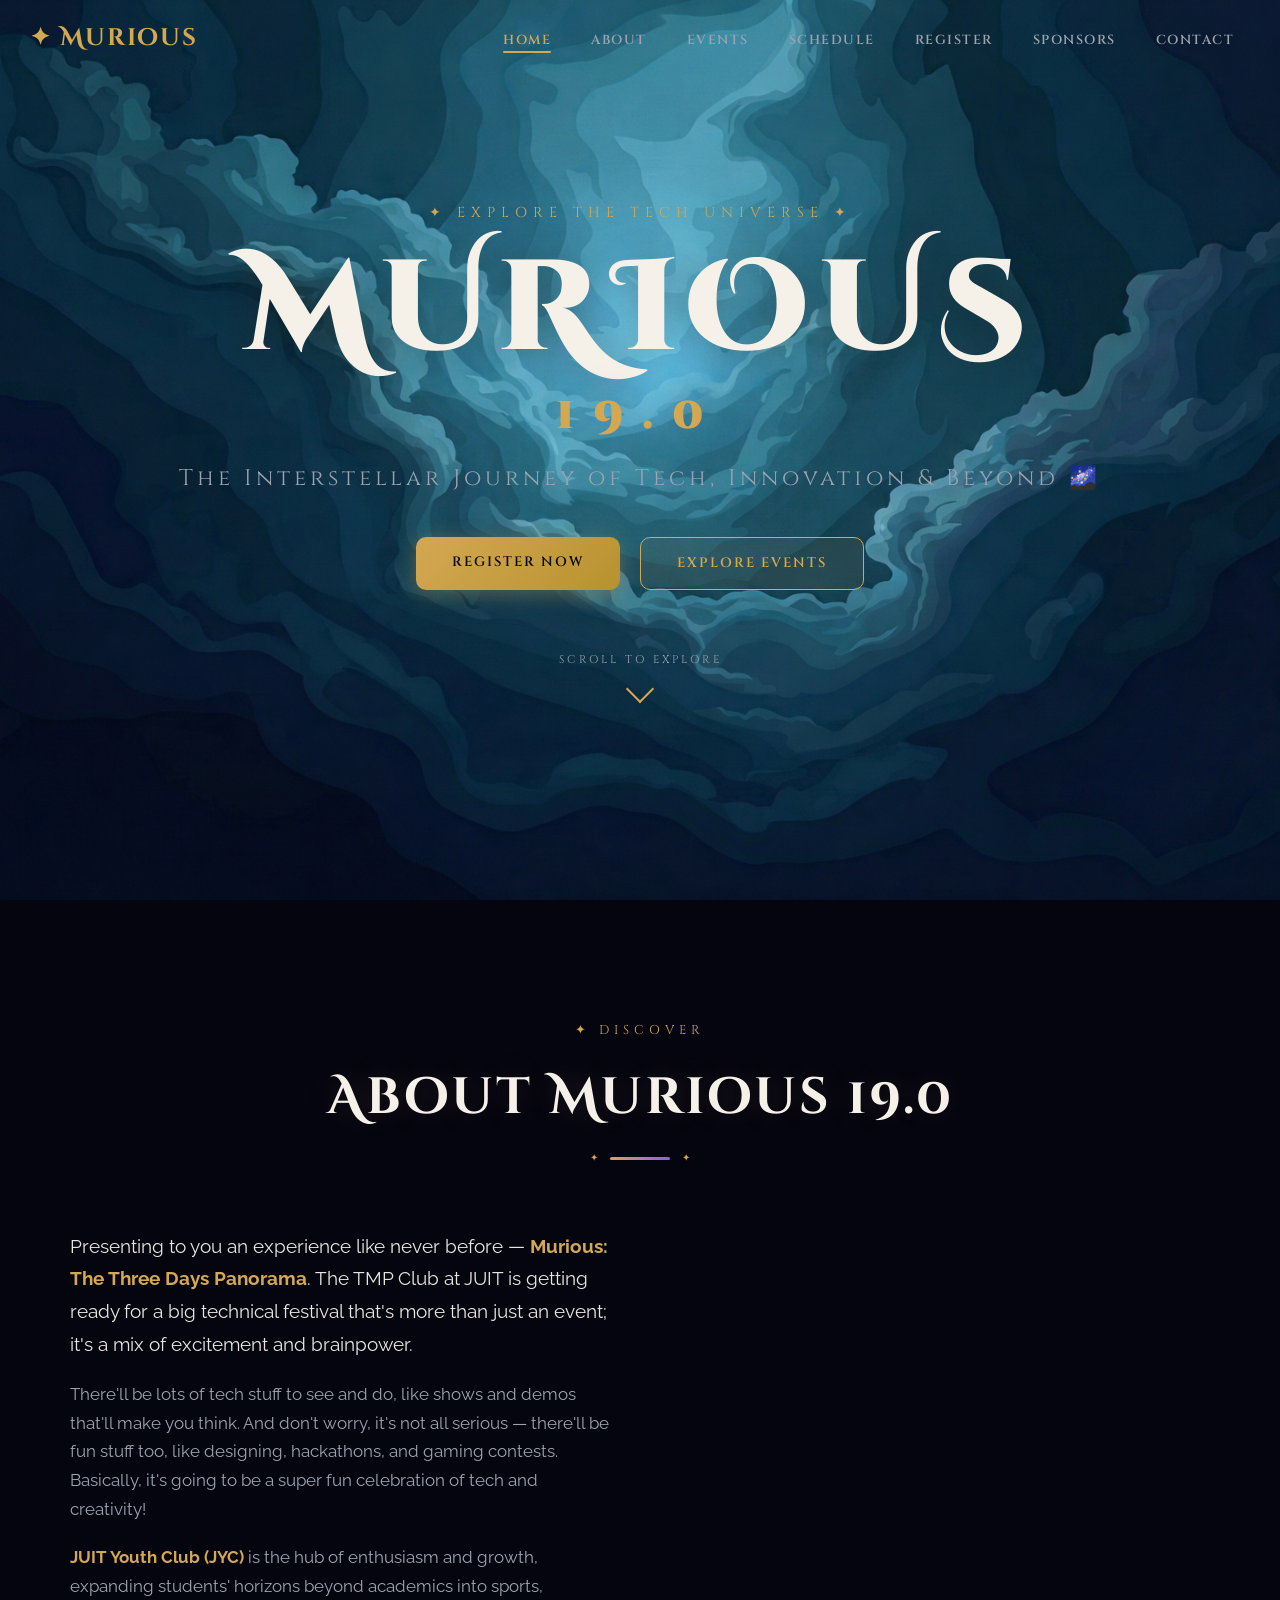
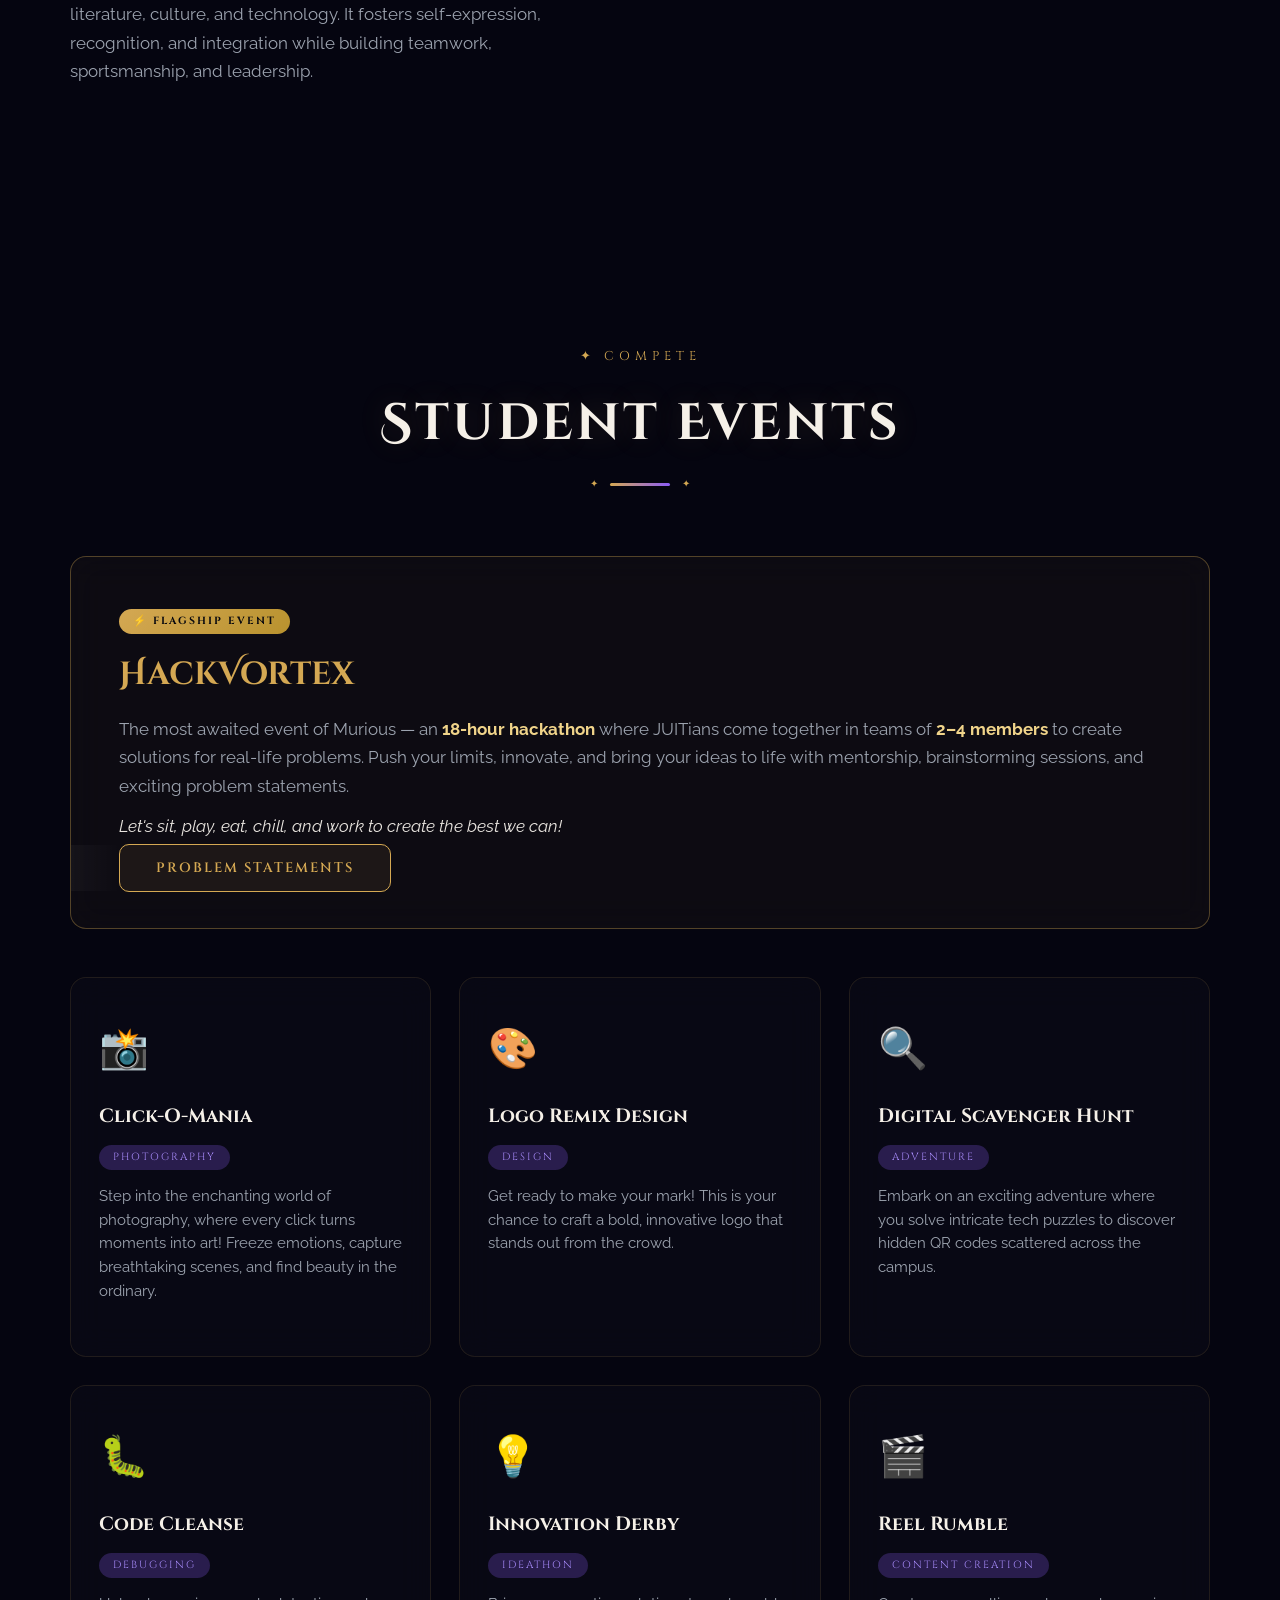
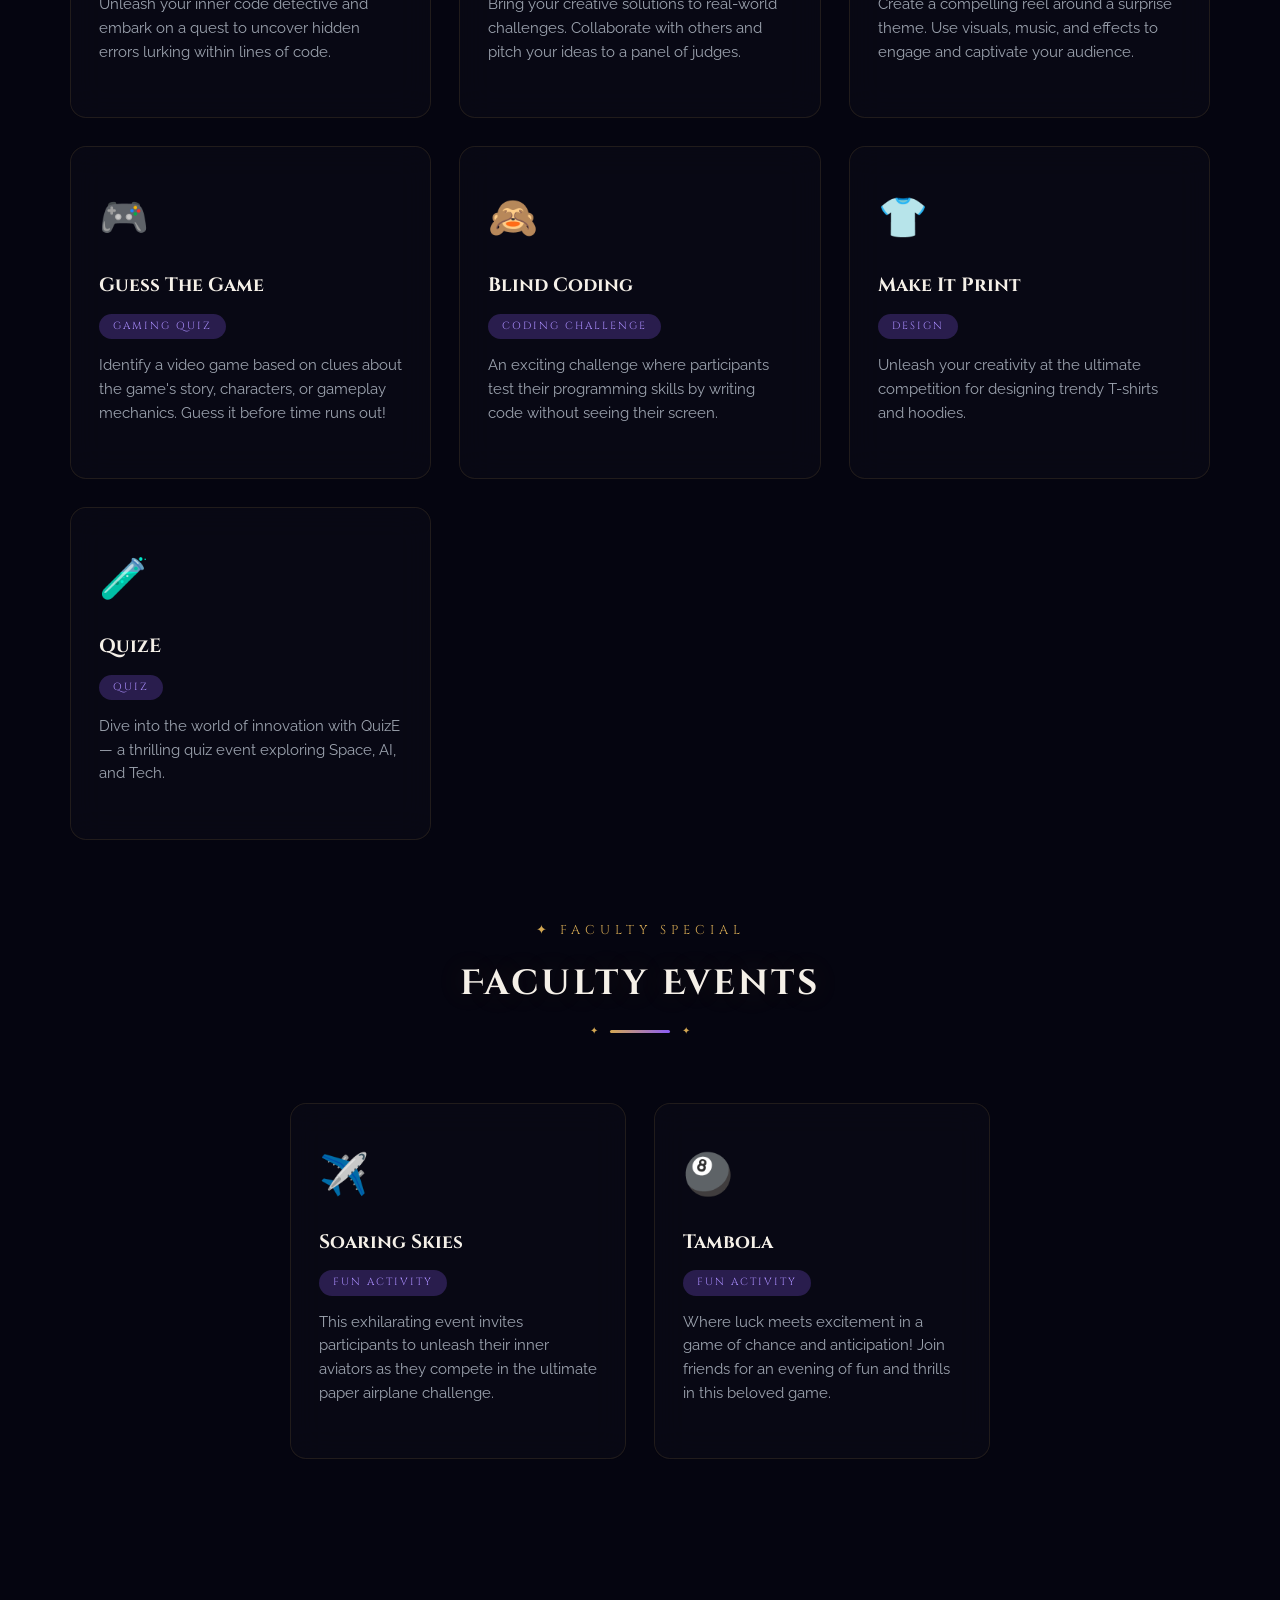
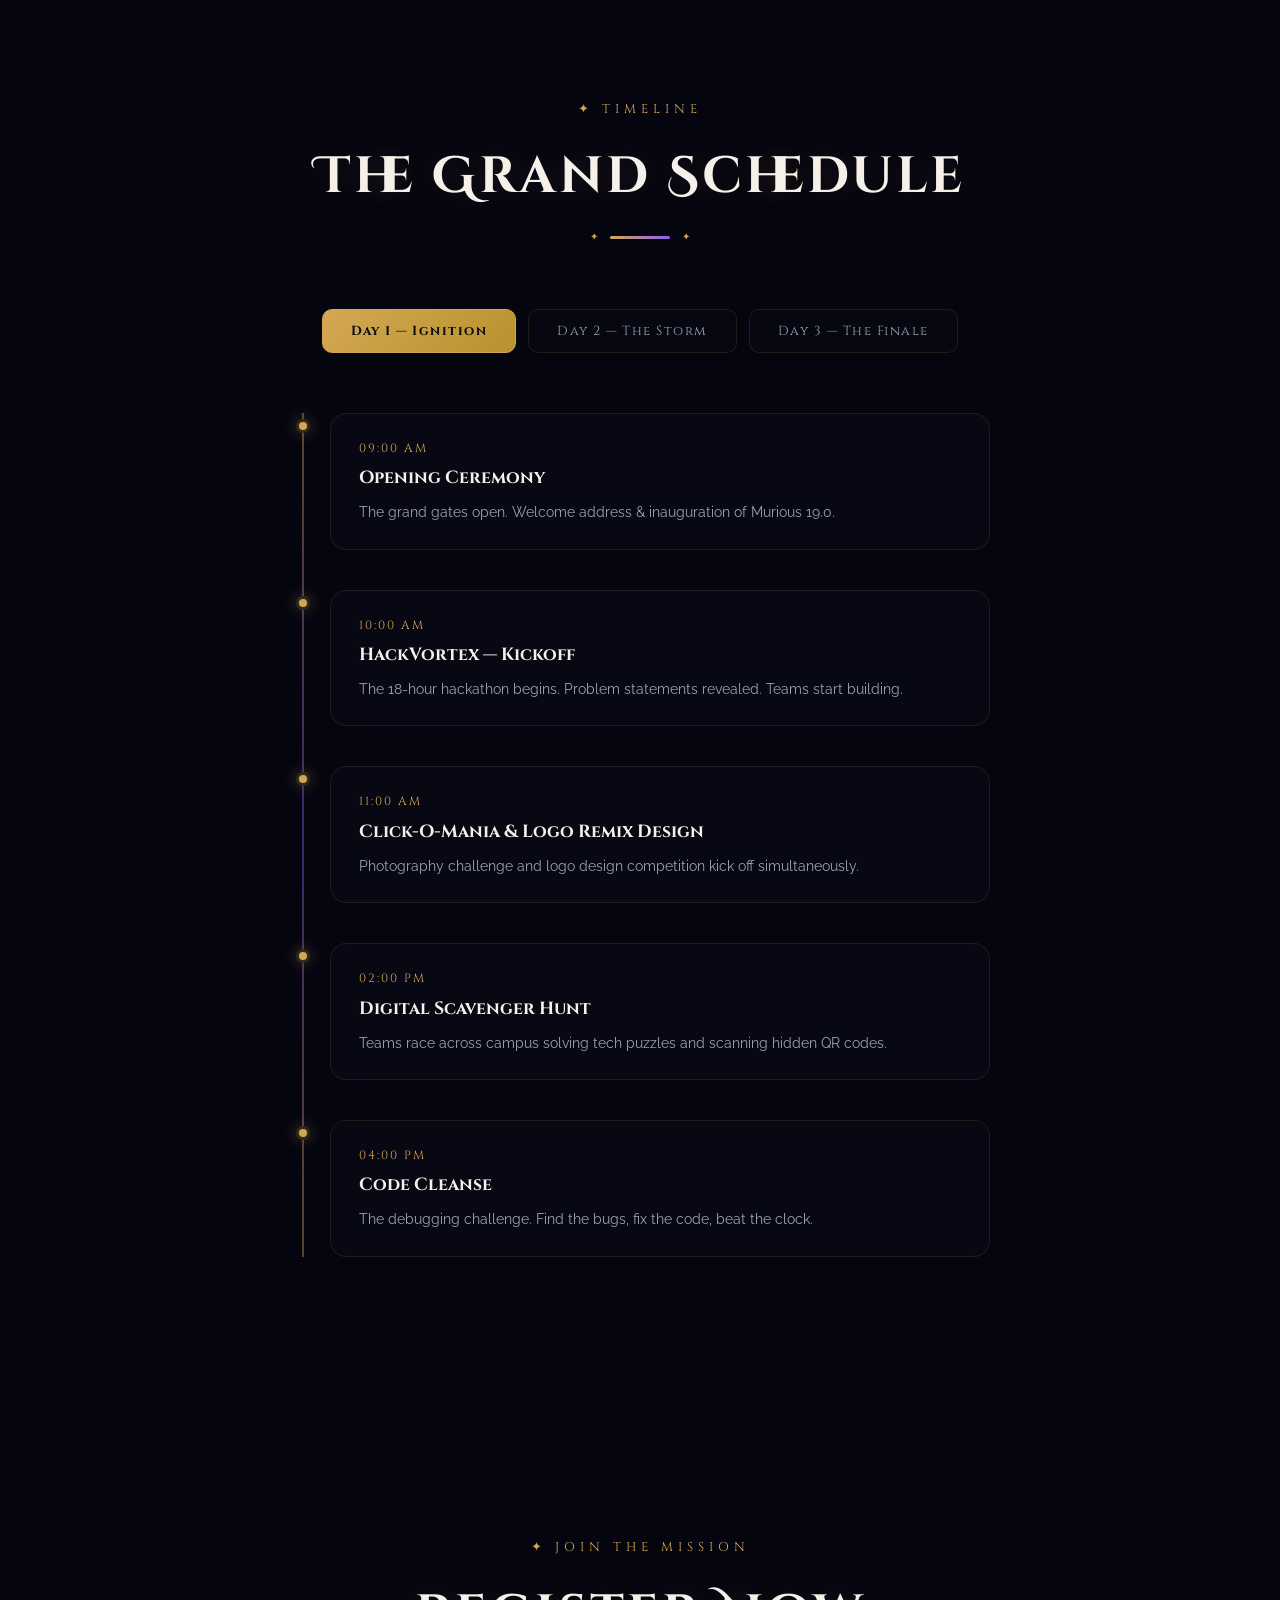
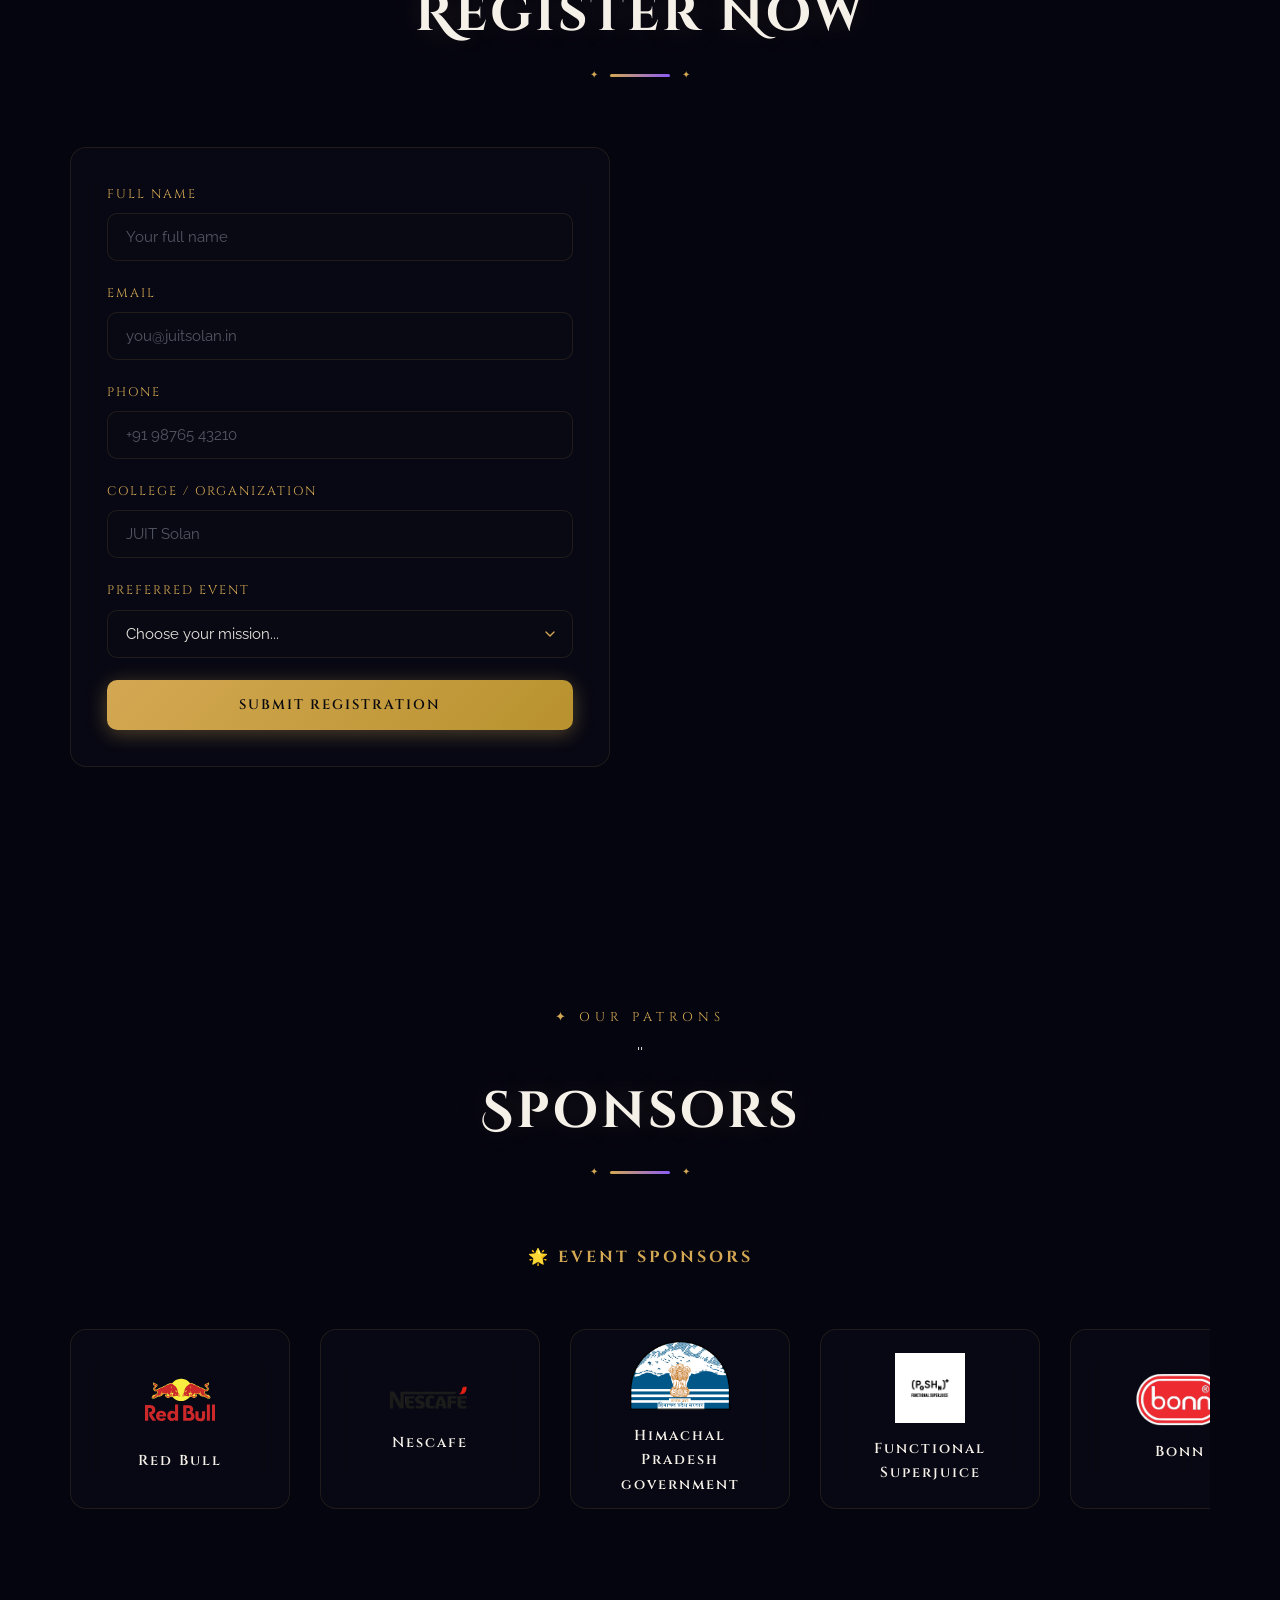
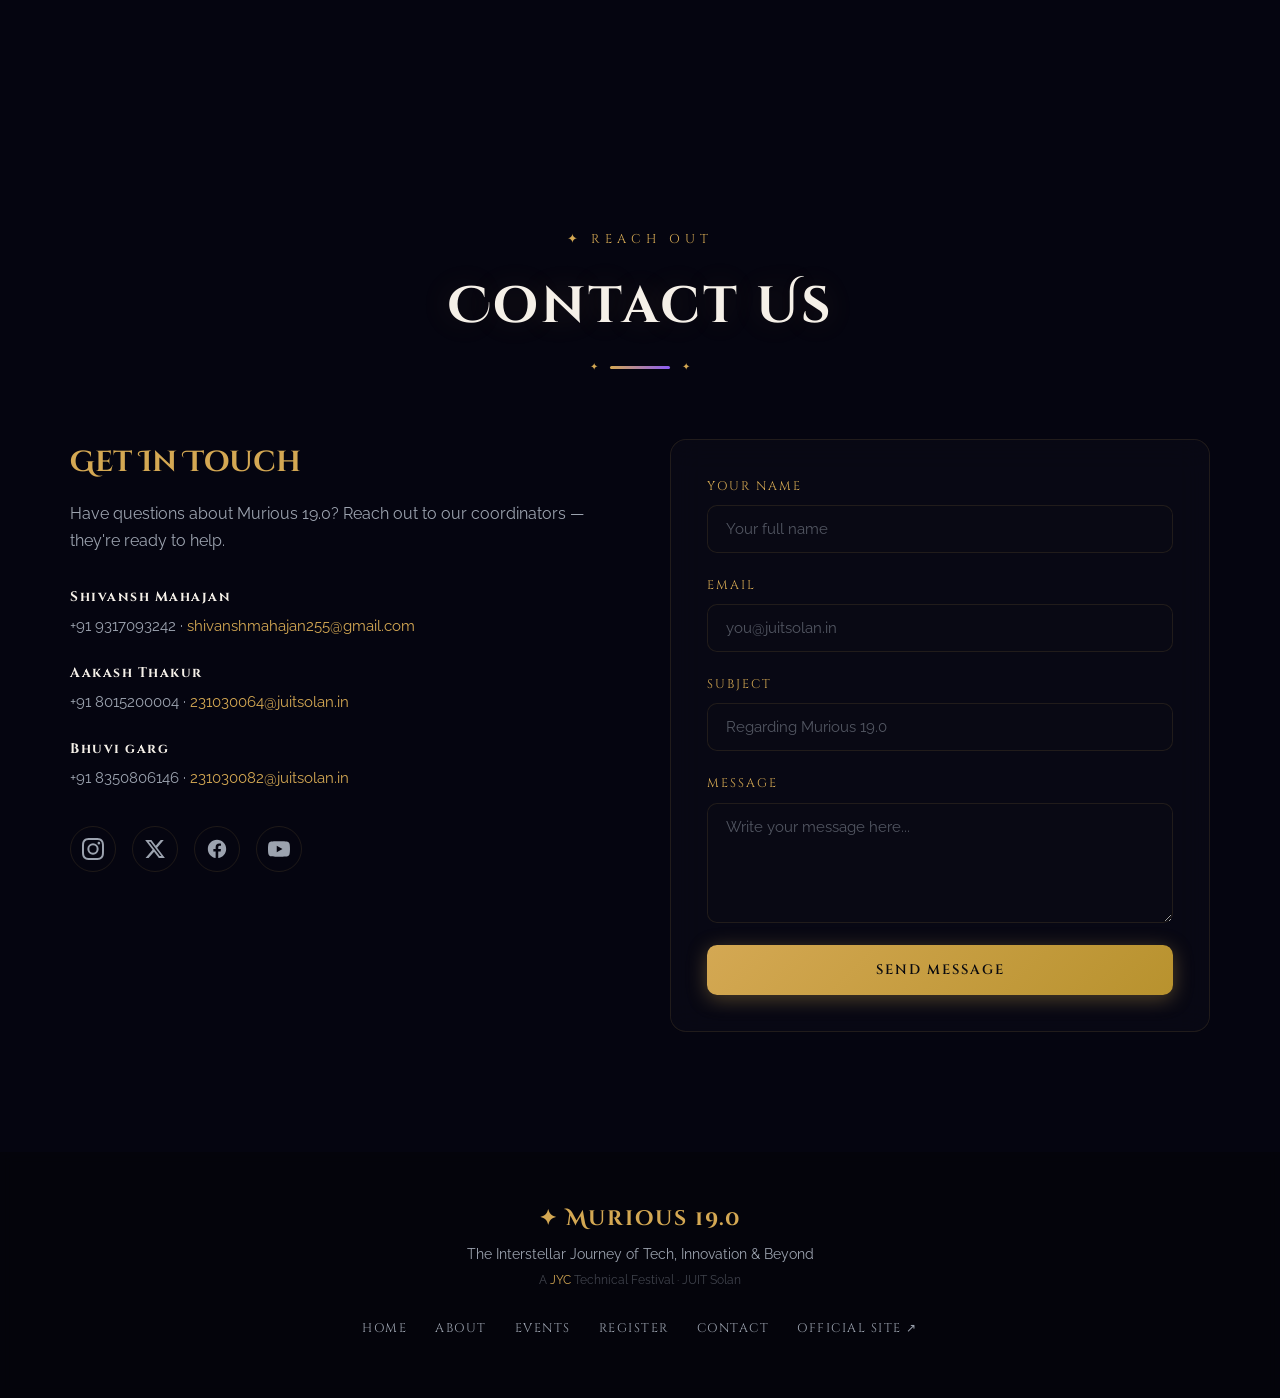
==== commit 2673ec03: "Merge pull request #9 from angelbaweja/main sponsor section" ====
--- a/index.html
+++ b/index.html
@@ -115,7 +115,7 @@
           <div class="title-ornament"></div>
         </div>
 
-        
+
         <!-- HACKVORTEX FEATURED -->
         <div class="featured-event glass-card reveal">
           <div class="featured-event-content">
@@ -416,14 +416,15 @@
     <section id="sponsors" class="section">
       <div class="section-container">
         <div class="section-header reveal">
-          <span class="section-tag">✦ Our Patrons</span>
+          <span class="section-tag">✦ Our Patrons</span>''
           <h2 class="section-title">Sponsors</h2>
           <div class="title-ornament"></div>
         </div>
         <div class="sponsors-tier reveal">
           <h3 class="tier-title">🌟 Event Sponsors</h3>
-          <div class="sponsors-grid">
-            <div class="sponsor-card glass-card">
+          <div class="sponsors-carousel">
+    <div class="sponsors-track">
+            <!-- <div class="sponsor-card glass-card">
               <div class="sponsor-glow"></div>
               <img src="https://murious.jyc.co.in/assets/lazizpizza-CYQ73uPV.jpeg" alt="Laziz Pizza"
                 class="sponsor-img">
@@ -436,17 +437,179 @@
             </div>
             <div class="sponsor-card glass-card">
               <div class="sponsor-glow"></div>
-              <img src="https://murious.jyc.co.in/assets/amul-BEqZfMeO.webp" alt="Amul" class="sponsor-img">
+              <img src="https://murious.jyc.co.in/assets/amul-BEqZfMeO.webp" alt="Amul" class="sponsor-img">+
               <span>Amul</span>
             </div>
             <div class="sponsor-card glass-card">
               <div class="sponsor-glow"></div>
               <img src="https://murious.jyc.co.in/assets/cafesserie-BHt08vgE.jpeg" alt="Cafesserie" class="sponsor-img">
-              <span>Cafesserie</span>
-            </div>
-          </div>
-        </div>
-      </div>
+              <span>Cafesserie</span>    -->
+              <div class="sponsor-card glass-card">
+    <div class="sponsor-glow "></div>
+    <img src="redbull-logo.svg" alt="Red Bull">
+    <span>Red Bull</span>
+</div>
+
+<div class="sponsor-card glass-card">
+    <div class="sponsor-glow "></div>
+    <img src="5ae22ce233b73fa43b1a892e.png" alt="NESCAFE">
+    <span>Nescafe</span>
+</div>
+<!-- <div class="sponsor-card glass-card"></div> -->
+ <div class="sponsor-card glass-card">
+    <div class="sponsor-glow "></div>
+    <img src="139-1393337_hallmark-logo-png.png" alt="Government of himachal pradesh">
+    <span>Himachal Pradesh government</span>
+</div>
+<div class="sponsor-card glass-card">
+    <div class="sponsor-glow "></div>
+    <img src="b0feaa3f35f85de83f6b1d868ed010f9.w1200.h1200.png" alt="">
+    <span>Functional Superjuice</span>
+</div>
+<div class="sponsor-card glass-card">
+    <div class="sponsor-glow "></div>
+    <img src="Bonn_Group_of_Industries.svg.png" alt="bonn">
+    <span>Bonn</span>
+</div>
+<div class="sponsor-card glass-card">
+    <div class="sponsor-glow "></div>
+    <img src="channels4_profile.jpg.jpeg" alt="">
+    <span>Infigon</span>
+</div>
+<div class="sponsor-card glass-card">
+    <div class="sponsor-glow "></div>
+    <img src="EasyShiksha-Logo.png" alt="">
+    <span>Easy Shiksha</span>
+</div>
+<div class="sponsor-card glass-card">
+    <div class="sponsor-glow "></div>
+    <img src="file_00000000e5e071fd8662883918afebd5.png" alt="">
+    <span>The Souled Store</span>
+</div>
+<div class="sponsor-card glass-card">
+    <div class="sponsor-glow "></div>
+    <img src="garuda_logo-480x480.png" alt="">
+    <span>Garuda</span>
+</div>
+<div class="sponsor-card glass-card">
+    <div class="sponsor-glow "></div>
+    <img src="y7z0rj11ztjeszacvnq2nyxif7jr.png" alt="taskde">
+    <span>Taskade</span>
+</div>
+<div class="sponsor-card glass-card">
+    <div class="sponsor-glow "></div>
+    <img src="Reliance_Jio_Logo_(October_2015).svg.png" alt="jio">
+    <span>Jio</span>
+</div>
+<div class="sponsor-card glass-card">
+    <div class="sponsor-glow "></div>
+    <img src="NicePng_blocks-png_1174727.png" alt="coding blocks">
+    <span>Coding blocks</span>
+</div>
+<div class="sponsor-card glass-card">
+    <div class="sponsor-glow "></div>
+    <img src="logo.svg" alt="minchys">
+    <span>Minchy's</span>
+</div>
+<div class="sponsor-card glass-card">
+    <div class="sponsor-glow "></div>
+    <img src="GeeksForGeeks_logo.png" alt="geeks for geeks">
+    <span>Geeks for Geeks</span>
+</div>
+<div class="sponsor-card glass-card">
+    <div class="sponsor-glow "></div>
+    <img src="Hyundai2.png" alt="hyundai">
+    <span>Hyundai</span>
+</div>
+<div class="sponsor-card glass-card">
+    <div class="sponsor-glow "></div>
+    <img src="cafesserie-logo-A1aB8q2pyxUE1PzZ.jpeg" alt="caffesrie">
+    <span>Cafesserie</span>
+</div>
+           <div class="sponsor-card glass-card">
+    <div class="sponsor-glow "></div>
+    <img src="redbull-logo.svg" alt="Red Bull">
+    <span>Red Bull</span>
+</div>
+
+<div class="sponsor-card glass-card">
+    <div class="sponsor-glow "></div>
+    <img src="5ae22ce233b73fa43b1a892e.png" alt="NESCAFE">
+    <span>Nescafe</span>
+</div>
+<!-- <div class="sponsor-card glass-card"></div> -->
+ <div class="sponsor-card glass-card">
+    <div class="sponsor-glow "></div>
+    <img src="139-1393337_hallmark-logo-png.png" alt="Government of himachal pradesh">
+    <span>Himachal Pradesh government</span>
+</div>
+<div class="sponsor-card glass-card">
+    <div class="sponsor-glow "></div>
+    <img src="b0feaa3f35f85de83f6b1d868ed010f9.w1200.h1200.png" alt="">
+    <span>Functional Superjuice</span>
+</div>
+<div class="sponsor-card glass-card">
+    <div class="sponsor-glow "></div>
+    <img src="Bonn_Group_of_Industries.svg.png" alt="bonn">
+    <span>Bonn</span>
+</div>
+<div class="sponsor-card glass-card">
+    <div class="sponsor-glow "></div>
+    <img src="channels4_profile.jpg.jpeg" alt="">
+    <span>Infigon</span>
+</div>
+<div class="sponsor-card glass-card">
+    <div class="sponsor-glow "></div>
+    <img src="EasyShiksha-Logo.png" alt="">
+    <span>Easy Shiksha</span>
+</div>
+<div class="sponsor-card glass-card">
+    <div class="sponsor-glow "></div>
+    <img src="file_00000000e5e071fd8662883918afebd5.png" alt="">
+    <span>The Souled Store</span>
+</div>
+<div class="sponsor-card glass-card">
+    <div class="sponsor-glow "></div>
+    <img src="garuda_logo-480x480.png" alt="">
+    <span>Garuda</span>
+</div>
+<div class="sponsor-card glass-card">
+    <div class="sponsor-glow "></div>
+    <img src="y7z0rj11ztjeszacvnq2nyxif7jr.png" alt="taskde">
+    <span>Taskade</span>
+</div>
+<div class="sponsor-card glass-card">
+    <div class="sponsor-glow "></div>
+    <img src="Reliance_Jio_Logo_(October_2015).svg.png" alt="jio">
+    <span>Jio</span>
+</div>
+<div class="sponsor-card glass-card">
+    <div class="sponsor-glow "></div>
+    <img src="NicePng_blocks-png_1174727.png" alt="coding blocks">
+    <span>Coding blocks</span>
+</div>
+<div class="sponsor-card glass-card">
+    <div class="sponsor-glow "></div>
+    <img src="logo.svg" alt="minchys">
+    <span>Minchy's</span>
+</div>
+<div class="sponsor-card glass-card">
+    <div class="sponsor-glow "></div>
+    <img src="GeeksForGeeks_logo.png" alt="geeks for geeks">
+    <span>Geeks for Geeks</span>
+</div>
+<div class="sponsor-card glass-card">
+    <div class="sponsor-glow "></div>
+    <img src="Hyundai2.png" alt="hyundai">
+    <span>Hyundai</span>
+</div>
+<div class="sponsor-card glass-card">
+    <div class="sponsor-glow "></div>
+    <img src="cafesserie-logo-A1aB8q2pyxUE1PzZ.jpeg" alt="caffesrie">
+    <span>Cafesserie</span>
+</div>
+    </div>
+</div>
     </section>
 
 
--- a/styles.css
+++ b/styles.css
@@ -1087,22 +1087,95 @@
   margin-bottom: 28px;
 }
 
-.sponsors-grid {
+/* .sponsors-grid {
   display: flex;
   justify-content: center;
   gap: 24px;
   flex-wrap: wrap;
-}
-
-.sponsor-card {
+} */
+
+/* .sponsor-card {
   padding: 36px 48px;
+  position: relative; */
+  /* .sponsor-card {
+  padding: 20px 30px;
   position: relative;
-}
+  min-width: 140px;
+} */
+
 
 .sponsors-grid-title .sponsor-card {
   padding: 48px 80px;
   font-size: 1.4rem;
 }
+.sponsor-card img {
+  width: 100px;
+  height: auto;
+  max-height: 90px;
+  object-fit: contain;
+  display: block;
+}
+/* === CLEAN SPONSOR CAROUSEL === */
+
+.sponsors-carousel {
+  width: 100%;
+  overflow: hidden;
+  position: relative;
+  padding: 30px 0;
+}
+
+.sponsors-track {
+  display: flex;
+  gap: 30px;
+  width: max-content;   /* VERY IMPORTANT */
+  animation: scrollSponsors 25s linear infinite;
+  will-change: transform;
+}
+
+.sponsors-track:hover {
+  animation-play-state: paused;
+}
+
+/* .sponsor-card {
+  min-width: 140px;
+  flex: 0 0 auto;
+  display: flex;
+  justify-content: center;
+  align-items: center;
+} */
+ .sponsor-card {
+  width: 220px;          /* fixed width */
+  height: 180px;         /* fixed height */
+  flex: 0 0 auto;
+  display: flex;
+  flex-direction: column;
+  justify-content: center;
+  align-items: center;
+  text-align: center;
+}
+
+/* .sponsor-card img {
+  width: 100px;
+  height: auto;
+  max-height: 70px;
+  object-fit: contain;
+} */
+ .sponsor-card img {
+  max-width: 120px;
+  max-height: 70px;
+  object-fit: contain;
+}
+
+/* Infinite smooth animation */
+@keyframes scrollSponsors {
+  from {
+    transform: translateX(0);
+  }
+  to {
+    transform: translateX(-50%);
+  }
+}
+
 
 .sponsors-grid-gold .sponsor-card {
   padding: 36px 56px;
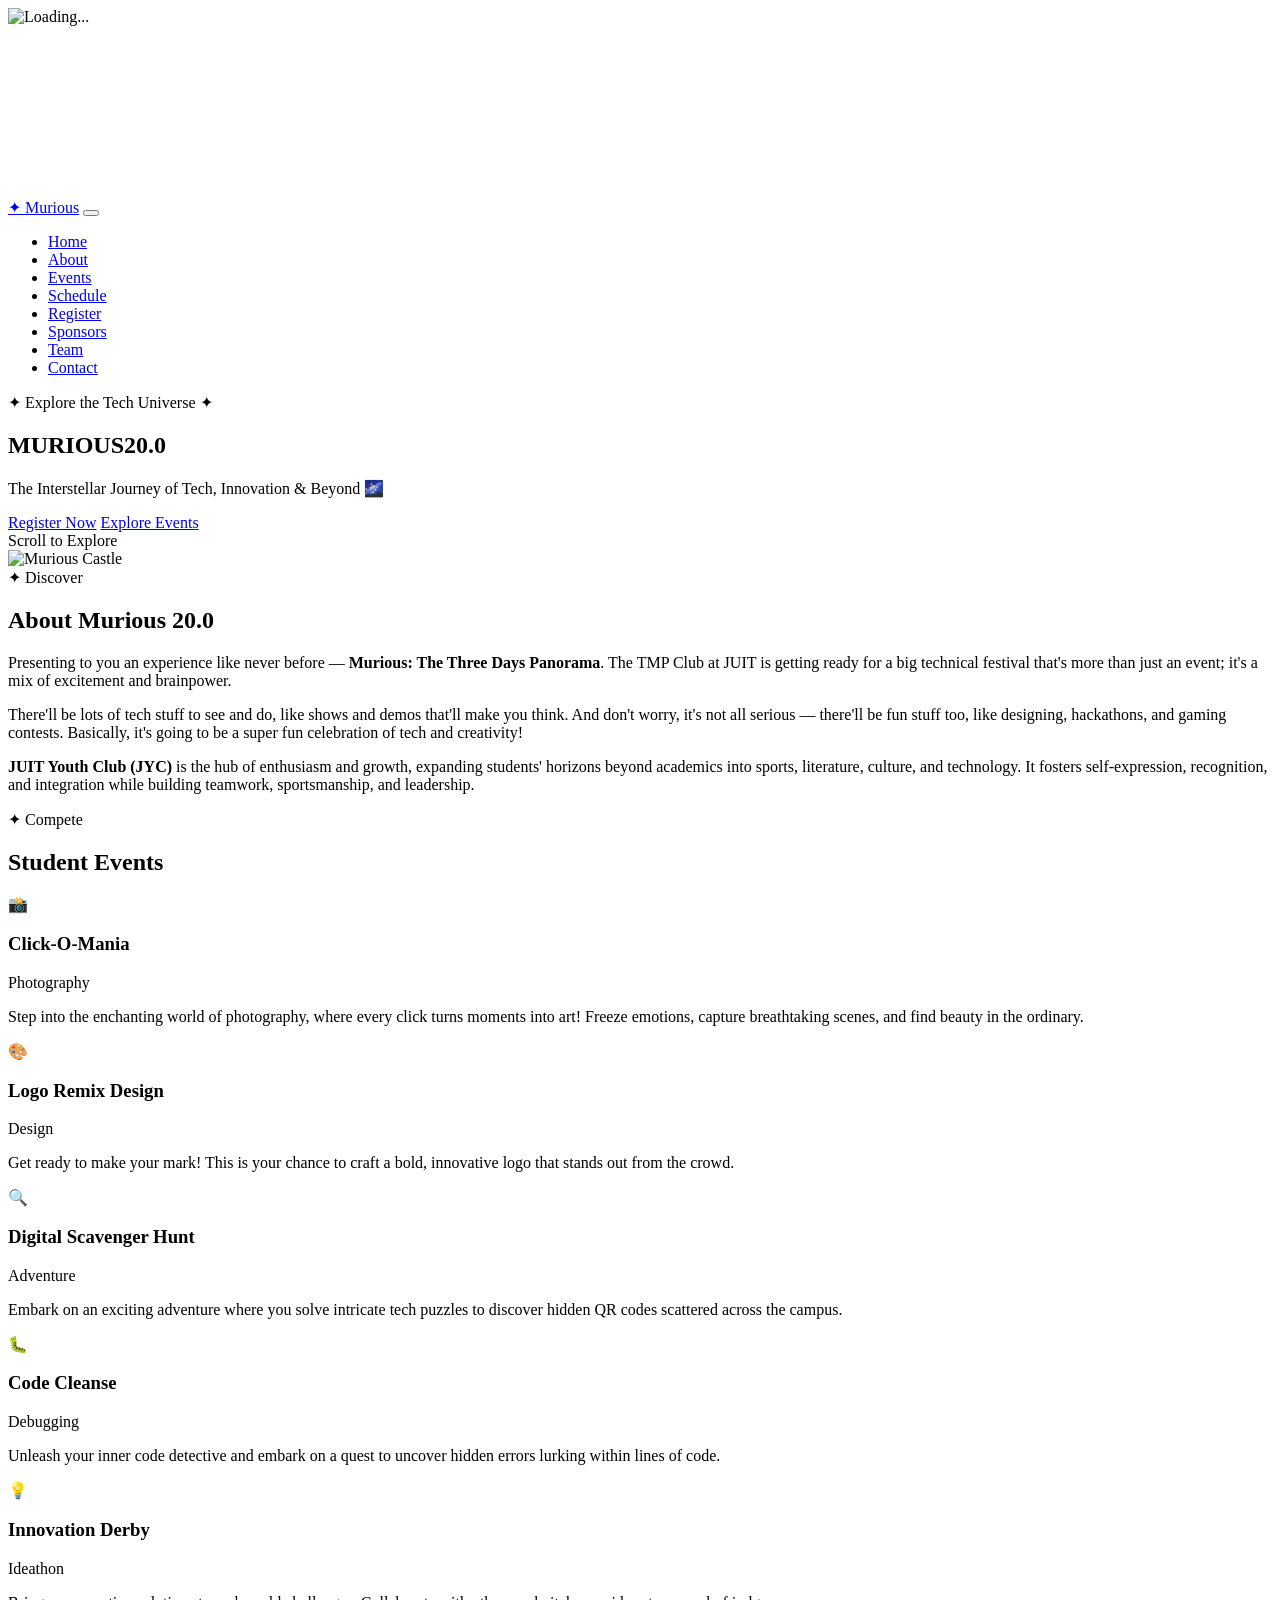
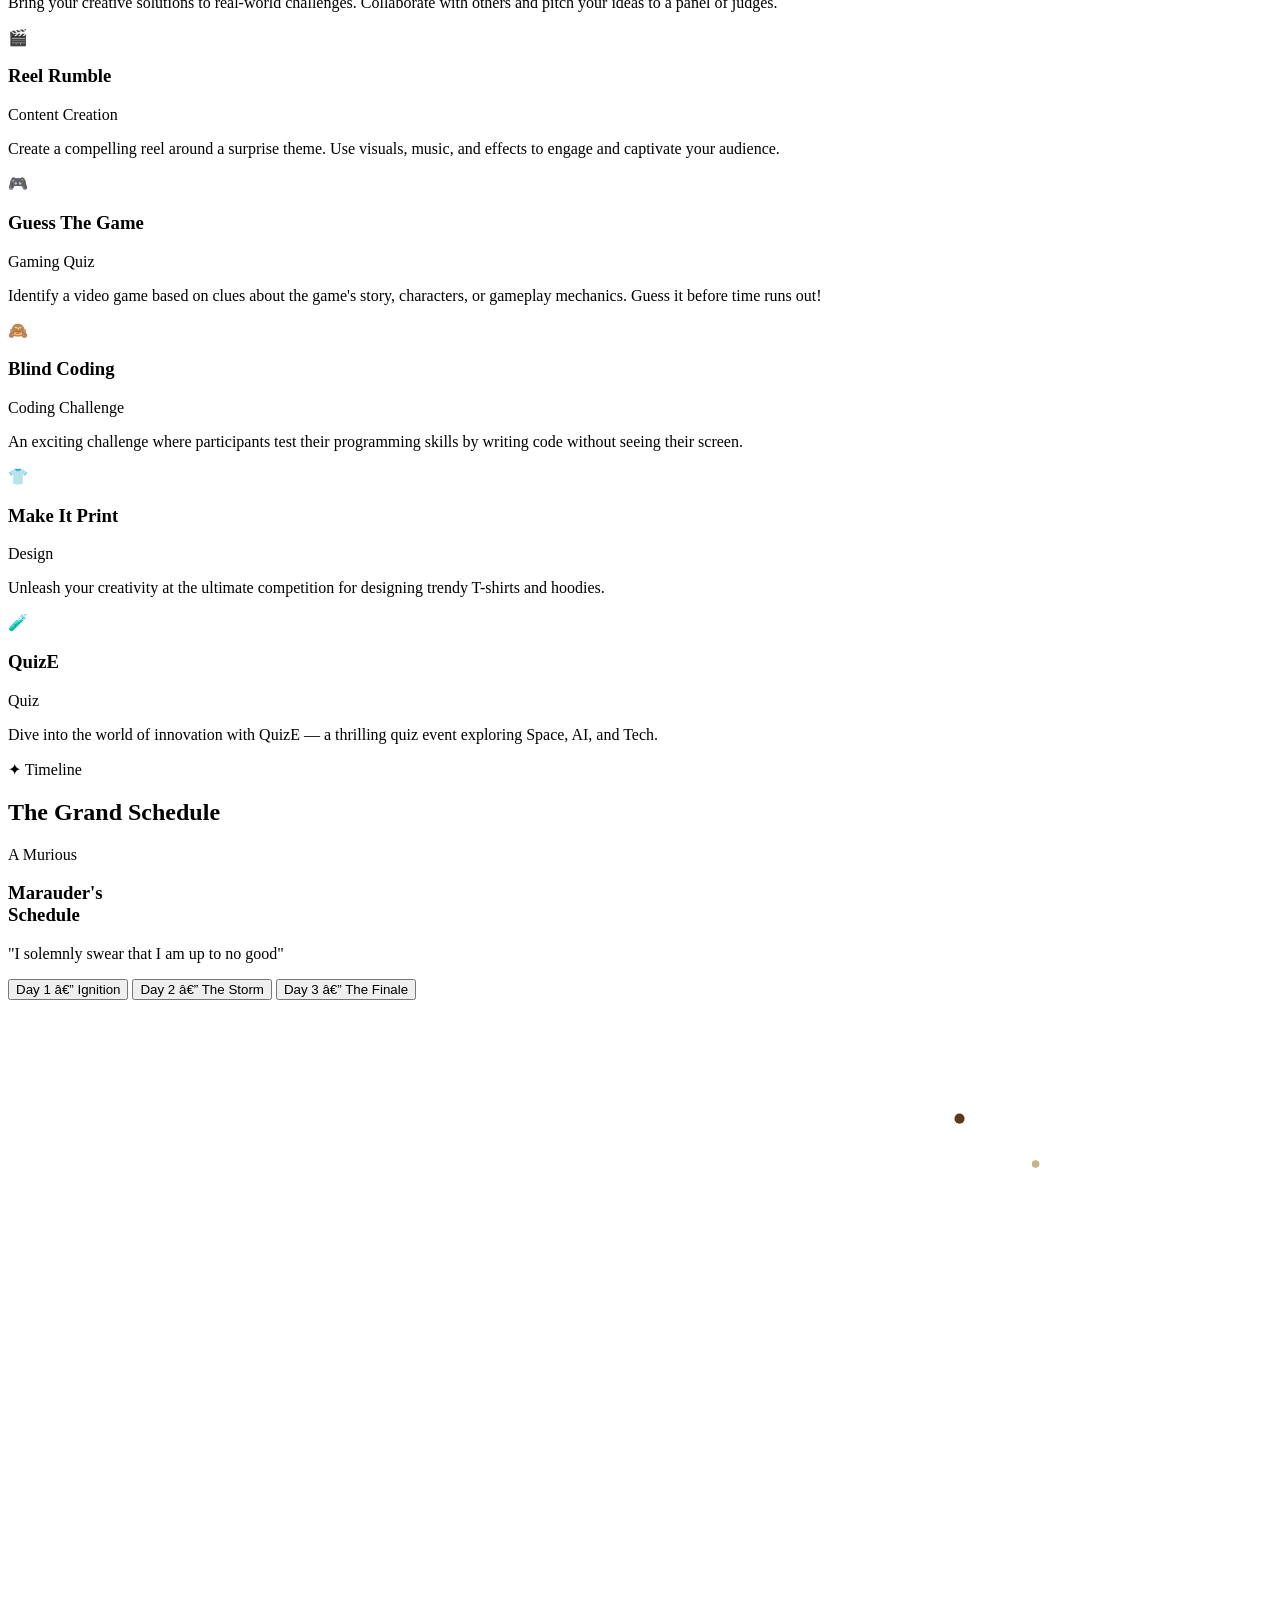
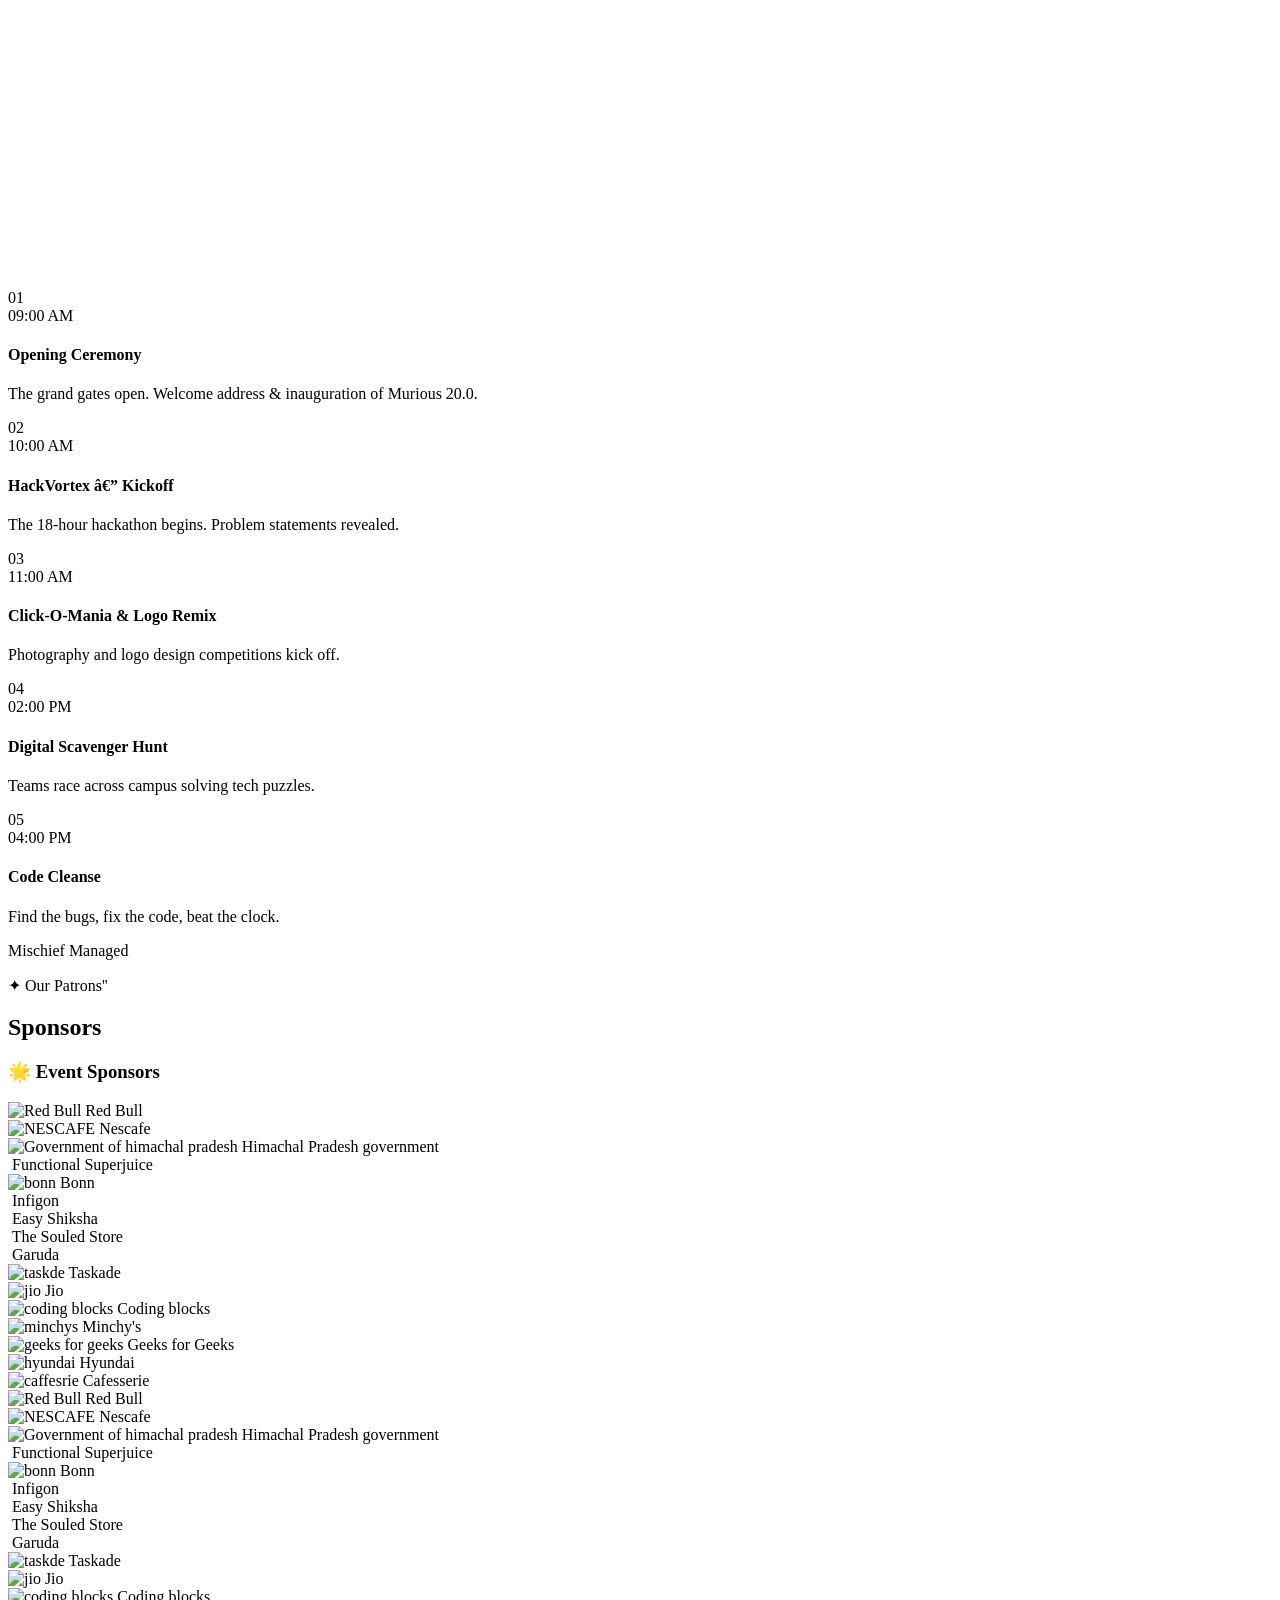
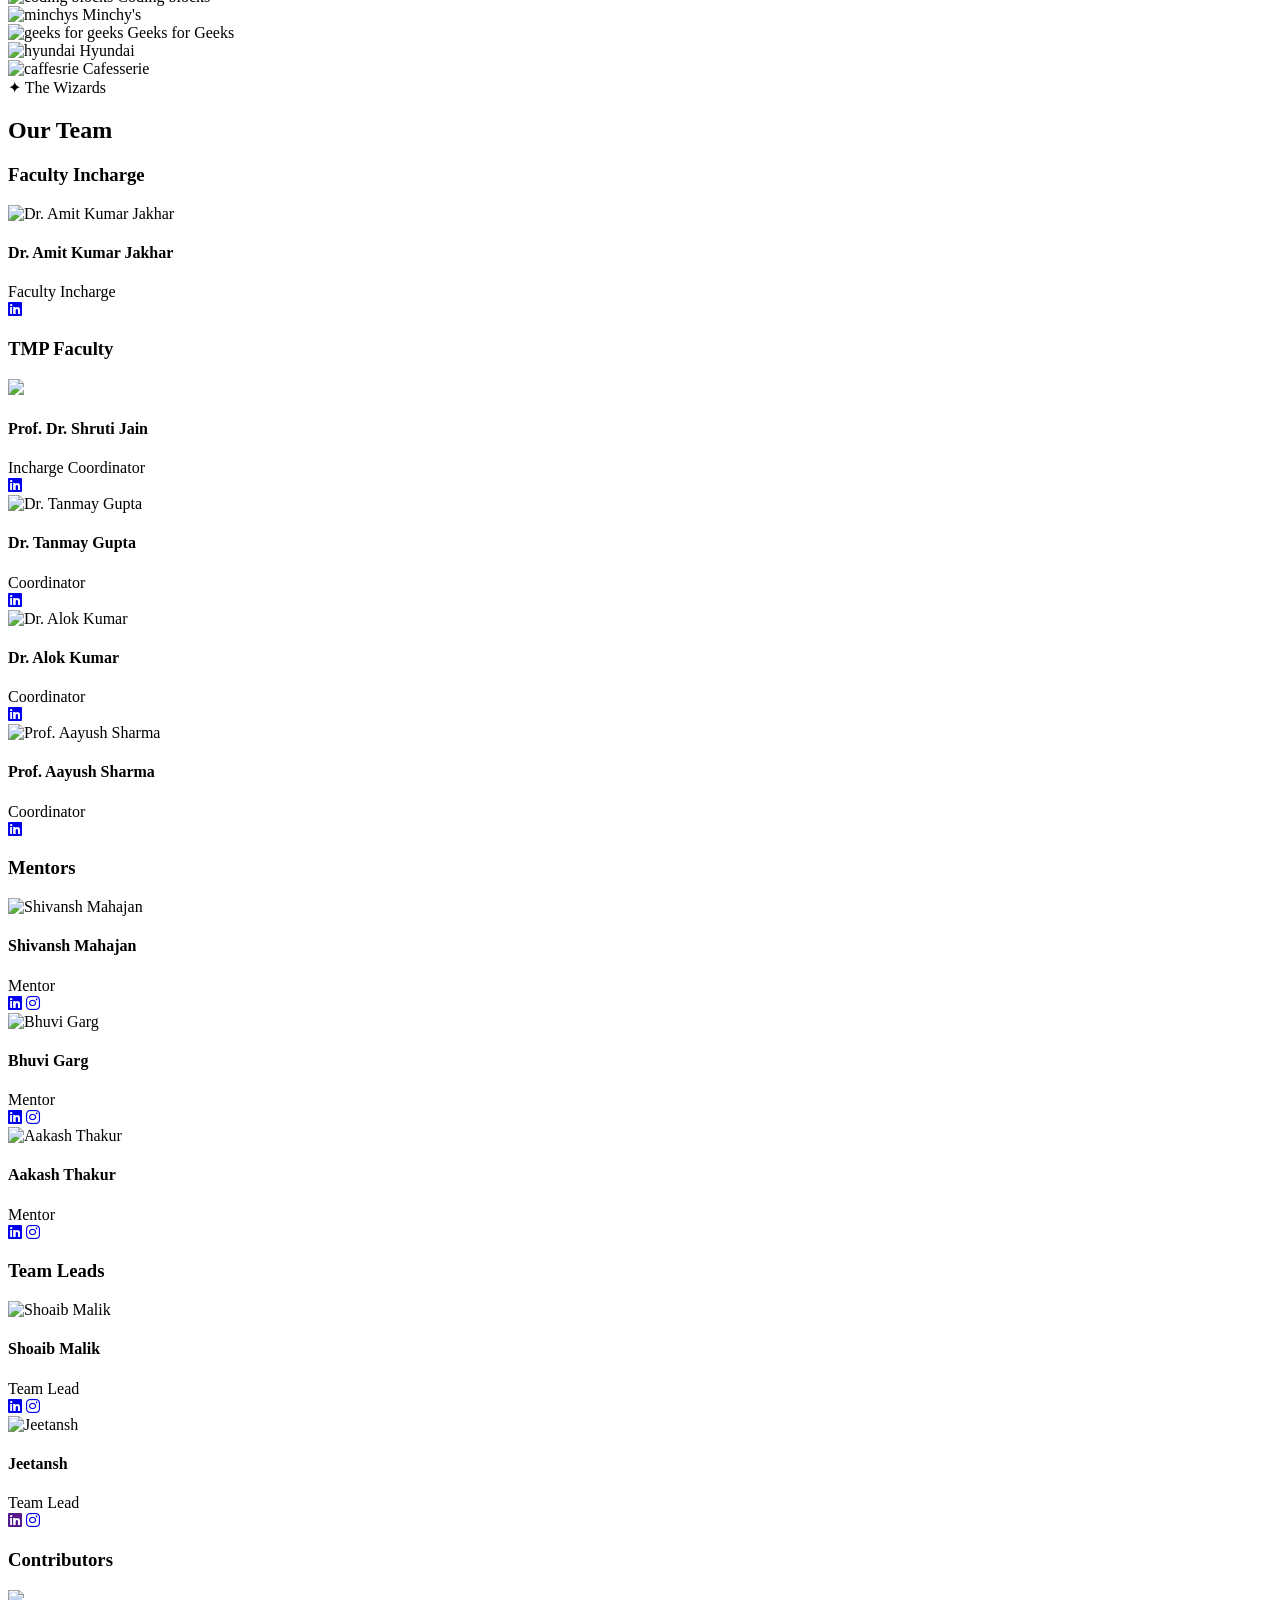
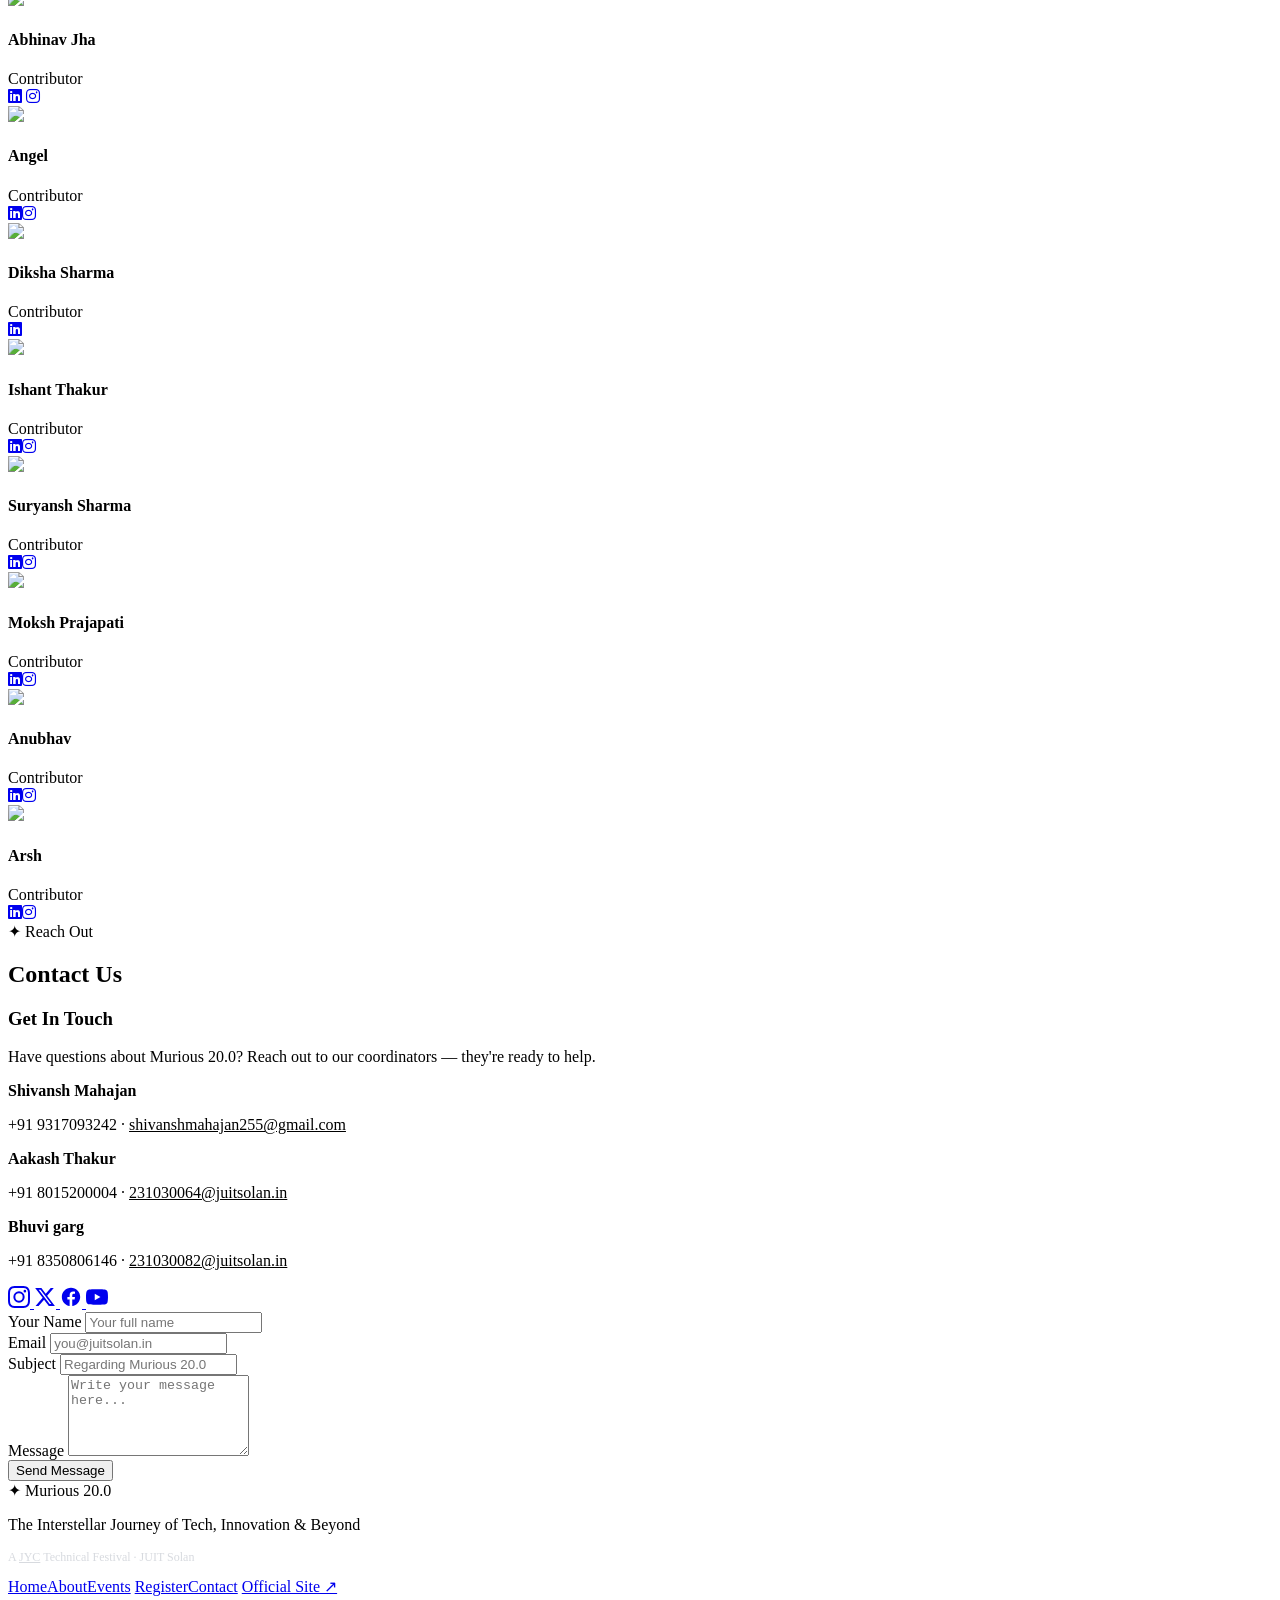
==== commit 1fb231b1: "Merge branch 'main' of https://github.com/abhinavxjha/murious-2026" ====
--- a/index.html
+++ b/index.html
@@ -1,40 +1,41 @@
-<!DOCTYPE html>
+﻿<!DOCTYPE html>
 <html lang="en">
 
 <head>
   <meta charset="UTF-8">
   <meta name="viewport" content="width=device-width, initial-scale=1.0">
-  <title>Murious 19.0 — Explore the Tech Universe | JUIT</title>
+  <title>Murious 20.0 — Explore the Tech Universe | JUIT</title>
   <meta name="description"
-    content="Murious 19.0 by JYC — The three-day tech fest panorama at JUIT. HackVortex, Blind Coding, Innovation Derby, and more. Register now!">
+    content="Murious 20.0 by JYC — The three-day tech fest panorama at JUIT. HackVortex, Blind Coding, Innovation Derby, and more. Register now!">
   <link rel="preconnect" href="https://fonts.googleapis.com">
   <link rel="preconnect" href="https://fonts.gstatic.com" crossorigin>
   <link
     href="https://fonts.googleapis.com/css2?family=Cinzel+Decorative:wght@400;700;900&family=Cinzel:wght@400;600;700&family=Raleway:wght@300;400;500;600;700&display=swap"
     rel="stylesheet">
-  <link rel="stylesheet" href="styles.css">
+  <link rel="stylesheet" href="https://cdnjs.cloudflare.com/ajax/libs/font-awesome/6.5.0/css/all.min.css">
+  <link rel="stylesheet" href="css/styles.css">
 </head>
 
 <body>
 
 
-  <!-- ═══ LOADER ═══ -->
+  <!-- â•â•â• LOADER â•â•â• -->
   <div id="pageLoader" class="page-loader">
-    <img src="loader.gif" alt="Loading..." class="loader-gif">
+    <img src="assets/images/loader.gif" alt="Loading..." class="loader-gif">
   </div>
 
 
-  <!-- ═══ MAGIC WAND CURSOR ═══ -->
+  <!-- â•â•â• MAGIC WAND CURSOR â•â•â• -->
   <div id="wandCursor" class="wand-cursor">
-    <img src="static_cursor.png" class="wand-static" alt="">
-    <img src="clicked_cursor.png" class="wand-clicked" alt="">
+    <img src="assets/images/static_cursor.png" class="wand-static" alt="">
+    <img src="assets/images/clicked_cursor.png" class="wand-clicked" alt="">
   </div>
   <div id="wandShadow" class="wand-shadow"></div>
   <div id="sparkleContainer" class="sparkle-container"></div>
   <canvas id="wandTrail" class="wand-trail"></canvas>
 
 
-  <!-- ═══ NAVBAR ═══ -->
+  <!-- â•â•â• NAVBAR â•â•â• -->
   <nav id="navbar">
     <div class="nav-container">
       <a href="#home" class="nav-logo">✦ Murious</a>
@@ -46,22 +47,23 @@
         <li><a href="#about" class="nav-link">About</a></li>
         <li><a href="#events" class="nav-link">Events</a></li>
         <li><a href="#schedule" class="nav-link">Schedule</a></li>
-        <li><a href="#register" class="nav-link">Register</a></li>
+        <li><a href="https://forms.gle/axCYgx6kRqmrD6RG7" class="nav-link">Register</a></li>
         <li><a href="#sponsors" class="nav-link">Sponsors</a></li>
+        <li><a href="#team" class="nav-link">Team</a></li>
         <li><a href="#contact" class="nav-link">Contact</a></li>
       </ul>
     </div>
   </nav>
 
-  <!-- ═══ SCROLLABLE CONTENT ═══ -->
+  <!-- â•â•â• SCROLLABLE CONTENT â•â•â• -->
   <main class="content-layer">
 
 
-  <!-- HOME / HERO -->
+    <!-- HOME / HERO -->
     <section id="home" class="section hero-section">
       <div class="hero-content">
         <p class="hero-pre">✦ Explore the Tech Universe ✦</p>
-        <h1 class="hero-title">MURIOUS<span class="hero-year">19.0</span></h1>
+        <h1 class="hero-title">MURIOUS<span class="hero-year">20.0</span></h1>
         <p class="hero-tagline">The Interstellar Journey of Tech, Innovation &amp; Beyond 🌌</p>
         <div class="hero-cta-group">
           <a href="https://forms.gle/axCYgx6kRqmrD6RG7" target="_blank" class="btn btn-primary">Register Now</a>
@@ -72,11 +74,11 @@
           <div class="scroll-arrow"></div>
         </div>
       </div>
-      <img src="castle.png" class="hero-castle" alt="Murious Castle">
-      <img src="ltree.png" class="hero-tree hero-tree-left" alt="">
-      <img src="rtree.png" class="hero-tree hero-tree-right" alt="">
-      <img src="lclifs.png" class="hero-clif hero-clif-left" alt="">
-      <img src="rclifs.png" class="hero-clif hero-clif-right" alt="">
+      <img src="assets/images/castle.webp" class="hero-castle" alt="Murious Castle">
+      <img src="assets/images/ltree.webp" class="hero-tree hero-tree-left" alt="">
+      <img src="assets/images/rtree.webp" class="hero-tree hero-tree-right" alt="">
+      <img src="assets/images/lclifs.webp" class="hero-clif hero-clif-left" alt="">
+      <img src="assets/images/rclifs.webp" class="hero-clif hero-clif-right" alt="">
     </section>
 
 
@@ -85,7 +87,7 @@
       <div class="section-container">
         <div class="section-header reveal">
           <span class="section-tag">✦ Discover</span>
-          <h2 class="section-title">About Murious 19.0</h2>
+          <h2 class="section-title">About Murious 20.0</h2>
           <div class="title-ornament"></div>
         </div>
         <div class="about-grid">
@@ -116,21 +118,6 @@
         </div>
 
 
-        <!-- HACKVORTEX FEATURED -->
-        <div class="featured-event glass-card reveal">
-          <div class="featured-event-content">
-            <span class="event-type featured-type">⚡ Flagship Event</span>
-            <h3>HackVortex</h3>
-            <p>The most awaited event of Murious — an <strong>18-hour hackathon</strong> where JUITians come together in
-              teams of <strong>2–4 members</strong> to create solutions for real-life problems. Push your limits,
-              innovate, and bring your ideas to life with mentorship, brainstorming sessions, and exciting problem
-              statements.</p>
-            <p class="featured-sub">Let's sit, play, eat, chill, and work to create the best we can!</p>
-            <a href="https://drive.google.com/file/d/1WscJIWWycX5eQzXC22tiITf636T7GMsm/view?usp=sharing" target="_blank"
-              class="btn btn-outline" style="margin-top:16px;">Problem Statements</a>
-          </div>
-        </div>
-
 
         <!-- EVENT GRIDS -->
         <div class="events-grid">
@@ -203,31 +190,6 @@
             <p>Dive into the world of innovation with QuizE — a thrilling quiz event exploring Space, AI, and Tech.</p>
           </div>
         </div>
-
-
-        <!-- Faculty Events -->
-        <div class="section-header reveal" style="margin-top: 80px;">
-          <span class="section-tag">✦ Faculty Special</span>
-          <h2 class="section-title" style="font-size: clamp(1.5rem, 3vw, 2.2rem);">Faculty Events</h2>
-          <div class="title-ornament"></div>
-        </div>
-        <div class="events-grid events-grid-small">
-          <div class="event-card glass-card reveal">
-            <div class="event-icon">✈️</div>
-            <h3>Soaring Skies</h3>
-            <span class="event-type">Fun Activity</span>
-            <p>This exhilarating event invites participants to unleash their inner aviators as they compete in the
-              ultimate paper airplane challenge.</p>
-          </div>
-          <div class="event-card glass-card reveal">
-            <div class="event-icon">🎱</div>
-            <h3>Tambola</h3>
-            <span class="event-type">Fun Activity</span>
-            <p>Where luck meets excitement in a game of chance and anticipation! Join friends for an evening of fun and
-              thrills in this beloved game.</p>
-          </div>
-        </div>
-      </div>
     </section>
 
 
@@ -239,174 +201,185 @@
           <h2 class="section-title">The Grand Schedule</h2>
           <div class="title-ornament"></div>
         </div>
-        <div class="schedule-tabs reveal">
-          <button class="schedule-tab active" data-day="1">Day 1 — Ignition</button>
-          <button class="schedule-tab" data-day="2">Day 2 — The Storm</button>
-          <button class="schedule-tab" data-day="3">Day 3 — The Finale</button>
-        </div>
-        <div class="timeline" id="timeline">
-          <div class="timeline-line"></div>
-          <div class="timeline-item reveal" data-day="1">
-            <div class="timeline-dot"></div>
-            <div class="timeline-content glass-card">
-              <span class="timeline-time">09:00 AM</span>
-              <h3>Opening Ceremony</h3>
-              <p>The grand gates open. Welcome address &amp; inauguration of Murious 19.0.</p>
-            </div>
-          </div>
-          <div class="timeline-item reveal" data-day="1">
-            <div class="timeline-dot"></div>
-            <div class="timeline-content glass-card">
-              <span class="timeline-time">10:00 AM</span>
-              <h3>HackVortex — Kickoff</h3>
-              <p>The 18-hour hackathon begins. Problem statements revealed. Teams start building.</p>
-            </div>
-          </div>
-          <div class="timeline-item reveal" data-day="1">
-            <div class="timeline-dot"></div>
-            <div class="timeline-content glass-card">
-              <span class="timeline-time">11:00 AM</span>
-              <h3>Click-O-Mania &amp; Logo Remix Design</h3>
-              <p>Photography challenge and logo design competition kick off simultaneously.</p>
-            </div>
-          </div>
-          <div class="timeline-item reveal" data-day="1">
-            <div class="timeline-dot"></div>
-            <div class="timeline-content glass-card">
-              <span class="timeline-time">02:00 PM</span>
-              <h3>Digital Scavenger Hunt</h3>
-              <p>Teams race across campus solving tech puzzles and scanning hidden QR codes.</p>
-            </div>
-          </div>
-          <div class="timeline-item reveal" data-day="1">
-            <div class="timeline-dot"></div>
-            <div class="timeline-content glass-card">
-              <span class="timeline-time">04:00 PM</span>
-              <h3>Code Cleanse</h3>
-              <p>The debugging challenge. Find the bugs, fix the code, beat the clock.</p>
-            </div>
-          </div>
-          <!-- Day 2 -->
-          <div class="timeline-item reveal" data-day="2" style="display:none;">
-            <div class="timeline-dot"></div>
-            <div class="timeline-content glass-card">
-              <span class="timeline-time">09:00 AM</span>
-              <h3>Innovation Derby</h3>
-              <p>Pitch your creative solutions to real-world challenges before the jury.</p>
-            </div>
-          </div>
-          <div class="timeline-item reveal" data-day="2" style="display:none;">
-            <div class="timeline-dot"></div>
-            <div class="timeline-content glass-card">
-              <span class="timeline-time">11:00 AM</span>
-              <h3>Blind Coding</h3>
-              <p>Write code without seeing the screen. Pure instinct, pure skill.</p>
-            </div>
-          </div>
-          <div class="timeline-item reveal" data-day="2" style="display:none;">
-            <div class="timeline-dot"></div>
-            <div class="timeline-content glass-card">
-              <span class="timeline-time">02:00 PM</span>
-              <h3>Reel Rumble &amp; Make It Print</h3>
-              <p>Content creation and merch design challenges run in parallel.</p>
-            </div>
-          </div>
-          <div class="timeline-item reveal" data-day="2" style="display:none;">
-            <div class="timeline-dot"></div>
-            <div class="timeline-content glass-card">
-              <span class="timeline-time">04:00 PM</span>
-              <h3>HackVortex — Final Stretch</h3>
-              <p>18 hours up. Final submissions and project demos begin.</p>
-            </div>
-          </div>
-          <!-- Day 3 -->
-          <div class="timeline-item reveal" data-day="3" style="display:none;">
-            <div class="timeline-dot"></div>
-            <div class="timeline-content glass-card">
-              <span class="timeline-time">09:00 AM</span>
-              <h3>Guess The Game &amp; QuizE</h3>
-              <p>Gaming quiz and the space/AI/tech trivia showdown.</p>
-            </div>
-          </div>
-          <div class="timeline-item reveal" data-day="3" style="display:none;">
-            <div class="timeline-dot"></div>
-            <div class="timeline-content glass-card">
-              <span class="timeline-time">11:00 AM</span>
-              <h3>Faculty Events — Soaring Skies &amp; Tambola</h3>
-              <p>Paper airplane challenge and the beloved game of luck and anticipation.</p>
-            </div>
-          </div>
-          <div class="timeline-item reveal" data-day="3" style="display:none;">
-            <div class="timeline-dot"></div>
-            <div class="timeline-content glass-card">
-              <span class="timeline-time">03:00 PM</span>
-              <h3>Prize Ceremony</h3>
-              <p>Awards, recognition &amp; prizes bestowed upon the victors of Murious 19.0.</p>
-            </div>
-          </div>
-          <div class="timeline-item reveal" data-day="3" style="display:none;">
-            <div class="timeline-dot"></div>
-            <div class="timeline-content glass-card">
-              <span class="timeline-time">05:00 PM</span>
-              <h3>Grand Closing</h3>
-              <p>Farewell, networking &amp; celebration. Until Murious 20.0, explorers! 🚀</p>
-            </div>
-          </div>
-        </div>
-      </div>
-    </section>
-
-
-    <!-- REGISTER -->
-    <section id="register" class="section">
-      <div class="section-container">
-        <div class="section-header reveal">
-          <span class="section-tag">✦ Join the Mission</span>
-          <h2 class="section-title">Register Now</h2>
-          <div class="title-ornament"></div>
-        </div>
-        <div class="register-wrapper">
-
-          <form class="register-form glass-card reveal" id="registerForm">
-            <div class="form-group">
-              <label for="regName">Full Name</label>
-              <input type="text" id="regName" placeholder="Your full name" required>
-            </div>
-            <div class="form-group">
-              <label for="regEmail">Email</label>
-              <input type="email" id="regEmail" placeholder="you@juitsolan.in" required>
-            </div>
-            <div class="form-group">
-              <label for="regPhone">Phone</label>
-              <input type="tel" id="regPhone" placeholder="+91 98765 43210" required>
-            </div>
-            <div class="form-group">
-              <label for="regCollege">College / Organization</label>
-              <input type="text" id="regCollege" placeholder="JUIT Solan" required>
-            </div>
-            <div class="form-group">
-              <label for="regEvent">Preferred Event</label>
-              <select id="regEvent" required>
-                <option value="" disabled selected>Choose your mission...</option>
-                <option>HackVortex (Hackathon)</option>
-                <option>Click-O-Mania (Photography)</option>
-                <option>Logo Remix Design</option>
-                <option>Digital Scavenger Hunt</option>
-                <option>Code Cleanse (Debugging)</option>
-                <option>Innovation Derby (Ideathon)</option>
-                <option>Reel Rumble (Content Creation)</option>
-                <option>Guess The Game</option>
-                <option>Blind Coding</option>
-                <option>Make It Print (Design)</option>
-                <option>QuizE (Tech Quiz)</option>
-                <option>All Events</option>
-              </select>
-            </div>
-            <button type="submit" class="btn btn-primary btn-full" id="registerBtn">
-              <span class="btn-text">Submit Registration</span>
-              <span class="btn-magic">✦ Registered! ✦</span>
-            </button>
-          </form>
+
+        <div class="marauder-map reveal" id="marauderMap">
+          <!-- Corner Ornaments -->
+          <div class="map-corner map-corner--tl"></div>
+          <div class="map-corner map-corner--tr"></div>
+          <div class="map-corner map-corner--bl"></div>
+          <div class="map-corner map-corner--br"></div>
+
+          <!-- Compass Rose -->
+          <div class="map-compass"></div>
+
+          <!-- Ink Splatters -->
+          <div class="map-splatter"></div>
+          <div class="map-splatter"></div>
+          <div class="map-splatter"></div>
+
+          <!-- Central Shield Title -->
+          <div class="map-shield">
+            <div class="map-shield-inner">
+              <span class="map-shield-pre">A Murious</span>
+              <h3 class="map-shield-title">Marauder's<br>Schedule</h3>
+              <p class="map-oath">"I solemnly swear that I am up to no good"</p>
+            </div>
+          </div>
+
+          <!-- Day Tabs -->
+          <div class="schedule-tabs">
+            <button class="schedule-tab active" data-day="1">Day 1 â€” Ignition</button>
+            <button class="schedule-tab" data-day="2">Day 2 â€” The Storm</button>
+            <button class="schedule-tab" data-day="3">Day 3 â€” The Finale</button>
+          </div>
+
+          <!-- SVG Dotted Paths Connecting Locations -->
+          <svg class="map-paths" viewBox="0 0 1000 700" preserveAspectRatio="none" fill="none">
+            <!-- Path connecting event locations in a winding route -->
+            <path class="map-route" d="M180 80 C250 80, 300 120, 350 160 S500 200, 600 140 S750 80, 820 120" />
+            <path class="map-route" d="M820 120 C780 180, 700 220, 620 280 S400 340, 300 300 S180 260, 150 320" />
+            <path class="map-route" d="M150 320 C200 380, 300 420, 400 460 S600 520, 700 480 S850 440, 870 500" />
+            <path class="map-route" d="M870 500 C830 560, 720 600, 600 620 S350 640, 250 600 S130 560, 120 580" />
+            <!-- Animated footsteps along paths -->
+            <circle class="map-walker" r="4" fill="#5a3a1a">
+              <animateMotion dur="8s" repeatCount="indefinite"
+                path="M180 80 C250 80, 300 120, 350 160 S500 200, 600 140 S750 80, 820 120 C780 180, 700 220, 620 280 S400 340, 300 300 S180 260, 150 320 C200 380, 300 420, 400 460 S600 520, 700 480 S850 440, 870 500" />
+            </circle>
+            <circle class="map-walker" r="3" fill="#8b6914" opacity="0.5">
+              <animateMotion dur="8s" repeatCount="indefinite" begin="-0.3s"
+                path="M180 80 C250 80, 300 120, 350 160 S500 200, 600 140 S750 80, 820 120 C780 180, 700 220, 620 280 S400 340, 300 300 S180 260, 150 320 C200 380, 300 420, 400 460 S600 520, 700 480 S850 440, 870 500" />
+            </circle>
+          </svg>
+
+          <!-- â•â•â• MAP LOCATIONS GRID â•â•â• -->
+          <div class="map-locations" id="mapLocations">
+
+            <!-- â”€â”€ DAY 1 â”€â”€ -->
+            <div class="map-loc map-loc--1" data-day="1">
+              <div class="map-marker">01</div>
+              <div class="map-card">
+                <span class="map-card-time">09:00 AM</span>
+                <h4>Opening Ceremony</h4>
+                <p>The grand gates open. Welcome address &amp; inauguration of Murious 20.0.</p>
+              </div>
+            </div>
+
+            <div class="map-loc map-loc--2" data-day="1">
+              <div class="map-marker">02</div>
+              <div class="map-card">
+                <span class="map-card-time">10:00 AM</span>
+                <h4>HackVortex â€” Kickoff</h4>
+                <p>The 18-hour hackathon begins. Problem statements revealed.</p>
+              </div>
+            </div>
+
+            <div class="map-loc map-loc--3" data-day="1">
+              <div class="map-marker">03</div>
+              <div class="map-card">
+                <span class="map-card-time">11:00 AM</span>
+                <h4>Click-O-Mania &amp; Logo Remix</h4>
+                <p>Photography and logo design competitions kick off.</p>
+              </div>
+            </div>
+
+            <div class="map-loc map-loc--4" data-day="1">
+              <div class="map-marker">04</div>
+              <div class="map-card">
+                <span class="map-card-time">02:00 PM</span>
+                <h4>Digital Scavenger Hunt</h4>
+                <p>Teams race across campus solving tech puzzles.</p>
+              </div>
+            </div>
+
+            <div class="map-loc map-loc--5" data-day="1">
+              <div class="map-marker">05</div>
+              <div class="map-card">
+                <span class="map-card-time">04:00 PM</span>
+                <h4>Code Cleanse</h4>
+                <p>Find the bugs, fix the code, beat the clock.</p>
+              </div>
+            </div>
+
+            <!-- â”€â”€ DAY 2 â”€â”€ -->
+            <div class="map-loc map-loc--1" data-day="2" style="display:none;">
+              <div class="map-marker">01</div>
+              <div class="map-card">
+                <span class="map-card-time">09:00 AM</span>
+                <h4>Innovation Derby</h4>
+                <p>Pitch your creative solutions to real-world challenges.</p>
+              </div>
+            </div>
+
+            <div class="map-loc map-loc--2" data-day="2" style="display:none;">
+              <div class="map-marker">02</div>
+              <div class="map-card">
+                <span class="map-card-time">11:00 AM</span>
+                <h4>Blind Coding</h4>
+                <p>Write code without seeing the screen. Pure instinct.</p>
+              </div>
+            </div>
+
+            <div class="map-loc map-loc--3" data-day="2" style="display:none;">
+              <div class="map-marker">03</div>
+              <div class="map-card">
+                <span class="map-card-time">02:00 PM</span>
+                <h4>Reel Rumble &amp; Make It Print</h4>
+                <p>Content creation and merch design run in parallel.</p>
+              </div>
+            </div>
+
+            <div class="map-loc map-loc--4" data-day="2" style="display:none;">
+              <div class="map-marker">04</div>
+              <div class="map-card">
+                <span class="map-card-time">04:00 PM</span>
+                <h4>HackVortex â€” Final Stretch</h4>
+                <p>18 hours up. Final submissions and demos begin.</p>
+              </div>
+            </div>
+
+            <!-- â”€â”€ DAY 3 â”€â”€ -->
+            <div class="map-loc map-loc--1" data-day="3" style="display:none;">
+              <div class="map-marker">01</div>
+              <div class="map-card">
+                <span class="map-card-time">09:00 AM</span>
+                <h4>Guess The Game &amp; QuizE</h4>
+                <p>Gaming quiz and the space/AI/tech trivia showdown.</p>
+              </div>
+            </div>
+
+            <div class="map-loc map-loc--2" data-day="3" style="display:none;">
+              <div class="map-marker">02</div>
+              <div class="map-card">
+                <span class="map-card-time">11:00 AM</span>
+                <h4>Soaring Skies &amp; Tambola</h4>
+                <p>Paper airplane challenge and the game of luck.</p>
+              </div>
+            </div>
+
+            <div class="map-loc map-loc--3" data-day="3" style="display:none;">
+              <div class="map-marker">03</div>
+              <div class="map-card">
+                <span class="map-card-time">03:00 PM</span>
+                <h4>Prize Ceremony</h4>
+                <p>Awards &amp; prizes bestowed upon the victors.</p>
+              </div>
+            </div>
+
+            <div class="map-loc map-loc--4" data-day="3" style="display:none;">
+              <div class="map-marker">04</div>
+              <div class="map-card">
+                <span class="map-card-time">05:00 PM</span>
+                <h4>Grand Closing</h4>
+                <p>Farewell &amp; celebration. Until Murious 20.0! ðŸš€</p>
+              </div>
+            </div>
+          </div>
+
+          <!-- Map Footer -->
+          <div class="map-footer">
+            <div class="map-footer-line"></div>
+            <p class="map-managed">Mischief Managed</p>
+          </div>
         </div>
       </div>
     </section>
@@ -423,8 +396,8 @@
         <div class="sponsors-tier reveal">
           <h3 class="tier-title">🌟 Event Sponsors</h3>
           <div class="sponsors-carousel">
-    <div class="sponsors-track">
-            <!-- <div class="sponsor-card glass-card">
+            <div class="sponsors-track">
+              <!-- <div class="sponsor-card glass-card">
               <div class="sponsor-glow"></div>
               <img src="https://murious.jyc.co.in/assets/lazizpizza-CYQ73uPV.jpeg" alt="Laziz Pizza"
                 class="sponsor-img">
@@ -445,174 +418,480 @@
               <img src="https://murious.jyc.co.in/assets/cafesserie-BHt08vgE.jpeg" alt="Cafesserie" class="sponsor-img">
               <span>Cafesserie</span>    -->
               <div class="sponsor-card glass-card">
-    <div class="sponsor-glow "></div>
-    <img src="redbull-logo.svg" alt="Red Bull">
-    <span>Red Bull</span>
-</div>
-
-<div class="sponsor-card glass-card">
-    <div class="sponsor-glow "></div>
-    <img src="5ae22ce233b73fa43b1a892e.png" alt="NESCAFE">
-    <span>Nescafe</span>
-</div>
-<!-- <div class="sponsor-card glass-card"></div> -->
- <div class="sponsor-card glass-card">
-    <div class="sponsor-glow "></div>
-    <img src="139-1393337_hallmark-logo-png.png" alt="Government of himachal pradesh">
-    <span>Himachal Pradesh government</span>
-</div>
-<div class="sponsor-card glass-card">
-    <div class="sponsor-glow "></div>
-    <img src="b0feaa3f35f85de83f6b1d868ed010f9.w1200.h1200.png" alt="">
-    <span>Functional Superjuice</span>
-</div>
-<div class="sponsor-card glass-card">
-    <div class="sponsor-glow "></div>
-    <img src="Bonn_Group_of_Industries.svg.png" alt="bonn">
-    <span>Bonn</span>
-</div>
-<div class="sponsor-card glass-card">
-    <div class="sponsor-glow "></div>
-    <img src="channels4_profile.jpg.jpeg" alt="">
-    <span>Infigon</span>
-</div>
-<div class="sponsor-card glass-card">
-    <div class="sponsor-glow "></div>
-    <img src="EasyShiksha-Logo.png" alt="">
-    <span>Easy Shiksha</span>
-</div>
-<div class="sponsor-card glass-card">
-    <div class="sponsor-glow "></div>
-    <img src="file_00000000e5e071fd8662883918afebd5.png" alt="">
-    <span>The Souled Store</span>
-</div>
-<div class="sponsor-card glass-card">
-    <div class="sponsor-glow "></div>
-    <img src="garuda_logo-480x480.png" alt="">
-    <span>Garuda</span>
-</div>
-<div class="sponsor-card glass-card">
-    <div class="sponsor-glow "></div>
-    <img src="y7z0rj11ztjeszacvnq2nyxif7jr.png" alt="taskde">
-    <span>Taskade</span>
-</div>
-<div class="sponsor-card glass-card">
-    <div class="sponsor-glow "></div>
-    <img src="Reliance_Jio_Logo_(October_2015).svg.png" alt="jio">
-    <span>Jio</span>
-</div>
-<div class="sponsor-card glass-card">
-    <div class="sponsor-glow "></div>
-    <img src="NicePng_blocks-png_1174727.png" alt="coding blocks">
-    <span>Coding blocks</span>
-</div>
-<div class="sponsor-card glass-card">
-    <div class="sponsor-glow "></div>
-    <img src="logo.svg" alt="minchys">
-    <span>Minchy's</span>
-</div>
-<div class="sponsor-card glass-card">
-    <div class="sponsor-glow "></div>
-    <img src="GeeksForGeeks_logo.png" alt="geeks for geeks">
-    <span>Geeks for Geeks</span>
-</div>
-<div class="sponsor-card glass-card">
-    <div class="sponsor-glow "></div>
-    <img src="Hyundai2.png" alt="hyundai">
-    <span>Hyundai</span>
-</div>
-<div class="sponsor-card glass-card">
-    <div class="sponsor-glow "></div>
-    <img src="cafesserie-logo-A1aB8q2pyxUE1PzZ.jpeg" alt="caffesrie">
-    <span>Cafesserie</span>
-</div>
-           <div class="sponsor-card glass-card">
-    <div class="sponsor-glow "></div>
-    <img src="redbull-logo.svg" alt="Red Bull">
-    <span>Red Bull</span>
-</div>
-
-<div class="sponsor-card glass-card">
-    <div class="sponsor-glow "></div>
-    <img src="5ae22ce233b73fa43b1a892e.png" alt="NESCAFE">
-    <span>Nescafe</span>
-</div>
-<!-- <div class="sponsor-card glass-card"></div> -->
- <div class="sponsor-card glass-card">
-    <div class="sponsor-glow "></div>
-    <img src="139-1393337_hallmark-logo-png.png" alt="Government of himachal pradesh">
-    <span>Himachal Pradesh government</span>
-</div>
-<div class="sponsor-card glass-card">
-    <div class="sponsor-glow "></div>
-    <img src="b0feaa3f35f85de83f6b1d868ed010f9.w1200.h1200.png" alt="">
-    <span>Functional Superjuice</span>
-</div>
-<div class="sponsor-card glass-card">
-    <div class="sponsor-glow "></div>
-    <img src="Bonn_Group_of_Industries.svg.png" alt="bonn">
-    <span>Bonn</span>
-</div>
-<div class="sponsor-card glass-card">
-    <div class="sponsor-glow "></div>
-    <img src="channels4_profile.jpg.jpeg" alt="">
-    <span>Infigon</span>
-</div>
-<div class="sponsor-card glass-card">
-    <div class="sponsor-glow "></div>
-    <img src="EasyShiksha-Logo.png" alt="">
-    <span>Easy Shiksha</span>
-</div>
-<div class="sponsor-card glass-card">
-    <div class="sponsor-glow "></div>
-    <img src="file_00000000e5e071fd8662883918afebd5.png" alt="">
-    <span>The Souled Store</span>
-</div>
-<div class="sponsor-card glass-card">
-    <div class="sponsor-glow "></div>
-    <img src="garuda_logo-480x480.png" alt="">
-    <span>Garuda</span>
-</div>
-<div class="sponsor-card glass-card">
-    <div class="sponsor-glow "></div>
-    <img src="y7z0rj11ztjeszacvnq2nyxif7jr.png" alt="taskde">
-    <span>Taskade</span>
-</div>
-<div class="sponsor-card glass-card">
-    <div class="sponsor-glow "></div>
-    <img src="Reliance_Jio_Logo_(October_2015).svg.png" alt="jio">
-    <span>Jio</span>
-</div>
-<div class="sponsor-card glass-card">
-    <div class="sponsor-glow "></div>
-    <img src="NicePng_blocks-png_1174727.png" alt="coding blocks">
-    <span>Coding blocks</span>
-</div>
-<div class="sponsor-card glass-card">
-    <div class="sponsor-glow "></div>
-    <img src="logo.svg" alt="minchys">
-    <span>Minchy's</span>
-</div>
-<div class="sponsor-card glass-card">
-    <div class="sponsor-glow "></div>
-    <img src="GeeksForGeeks_logo.png" alt="geeks for geeks">
-    <span>Geeks for Geeks</span>
-</div>
-<div class="sponsor-card glass-card">
-    <div class="sponsor-glow "></div>
-    <img src="Hyundai2.png" alt="hyundai">
-    <span>Hyundai</span>
-</div>
-<div class="sponsor-card glass-card">
-    <div class="sponsor-glow "></div>
-    <img src="cafesserie-logo-A1aB8q2pyxUE1PzZ.jpeg" alt="caffesrie">
-    <span>Cafesserie</span>
-</div>
-    </div>
-</div>
+                <div class="sponsor-glow "></div>
+                <img src="assets/images/redbull.webp" alt="Red Bull">
+                <span>Red Bull</span>
+              </div>
+
+              <div class="sponsor-card glass-card">
+                <div class="sponsor-glow "></div>
+                <img src="assets/images/nescafe_white.webp" alt="NESCAFE">
+                <span>Nescafe</span>
+              </div>
+              <!-- <div class="sponsor-card glass-card"></div> -->
+              <div class="sponsor-card glass-card">
+                <div class="sponsor-glow "></div>
+                <img src="assets/images/hpgov.webp" alt="Government of himachal pradesh">
+                <span>Himachal Pradesh government</span>
+              </div>
+              <div class="sponsor-card glass-card">
+                <div class="sponsor-glow "></div>
+                <img src="assets/images/poshn.webp" alt="">
+                <span>Functional Superjuice</span>
+              </div>
+              <div class="sponsor-card glass-card">
+                <div class="sponsor-glow "></div>
+                <img src="assets/images/bonn.webp" alt="bonn">
+                <span>Bonn</span>
+              </div>
+              <div class="sponsor-card glass-card">
+                <div class="sponsor-glow "></div>
+                <img src="assets/images/infigon.webp" alt="">
+                <span>Infigon</span>
+              </div>
+              <div class="sponsor-card glass-card">
+                <div class="sponsor-glow "></div>
+                <img src="assets/images/easyshiksha.webp" alt="">
+                <span>Easy Shiksha</span>
+              </div>
+              <div class="sponsor-card glass-card">
+                <div class="sponsor-glow "></div>
+                <img src="assets/images/thesouledstore.webp" alt="">
+                <span>The Souled Store</span>
+              </div>
+              <div class="sponsor-card glass-card">
+                <div class="sponsor-glow "></div>
+                <img src="assets/images/garuda.webp" alt="">
+                <span>Garuda</span>
+              </div>
+              <div class="sponsor-card glass-card">
+                <div class="sponsor-glow "></div>
+                <img src="assets/images/taskade.webp" alt="taskde">
+                <span>Taskade</span>
+              </div>
+              <div class="sponsor-card glass-card">
+                <div class="sponsor-glow "></div>
+                <img src="assets/images/jio.webp" alt="jio">
+                <span>Jio</span>
+              </div>
+              <div class="sponsor-card glass-card">
+                <div class="sponsor-glow "></div>
+                <img src="assets/images/codingblocks.webp" alt="coding blocks">
+                <span>Coding blocks</span>
+              </div>
+              <div class="sponsor-card glass-card">
+                <div class="sponsor-glow "></div>
+                <img src="assets/images/logo.svg" alt="minchys">
+                <span>Minchy's</span>
+              </div>
+              <div class="sponsor-card glass-card">
+                <div class="sponsor-glow "></div>
+                <img src="assets/images/GeeksForGeeks_logo.webp" alt="geeks for geeks">
+                <span>Geeks for Geeks</span>
+              </div>
+              <div class="sponsor-card glass-card">
+                <div class="sponsor-glow "></div>
+                <img src="assets/images/Hyundai2.webp" alt="hyundai">
+                <span>Hyundai</span>
+              </div>
+              <div class="sponsor-card glass-card">
+                <div class="sponsor-glow "></div>
+                <img src="assets/images/cafesserie.webp" alt="caffesrie">
+                <span>Cafesserie</span>
+              </div>
+              <div class="sponsor-card glass-card">
+                <div class="sponsor-glow "></div>
+                <img src="assets/images/redbull.webp" alt="Red Bull">
+                <span>Red Bull</span>
+              </div>
+
+              <div class="sponsor-card glass-card">
+                <div class="sponsor-glow "></div>
+                <img src="assets/images/nescafe.webp" alt="NESCAFE">
+                <span>Nescafe</span>
+              </div>
+              <!-- <div class="sponsor-card glass-card"></div> -->
+              <div class="sponsor-card glass-card">
+                <div class="sponsor-glow "></div>
+                <img src="assets/images/hpgov.webp" alt="Government of himachal pradesh">
+                <span>Himachal Pradesh government</span>
+              </div>
+              <div class="sponsor-card glass-card">
+                <div class="sponsor-glow "></div>
+                <img src="assets/images/poshn.webp" alt="">
+                <span>Functional Superjuice</span>
+              </div>
+              <div class="sponsor-card glass-card">
+                <div class="sponsor-glow "></div>
+                <img src="assets/images/bonn.webp" alt="bonn">
+                <span>Bonn</span>
+              </div>
+              <div class="sponsor-card glass-card">
+                <div class="sponsor-glow "></div>
+                <img src="assets/images/infigon.webp" alt="">
+                <span>Infigon</span>
+              </div>
+              <div class="sponsor-card glass-card">
+                <div class="sponsor-glow "></div>
+                <img src="assets/images/easyshiksha.webp" alt="">
+                <span>Easy Shiksha</span>
+              </div>
+              <div class="sponsor-card glass-card">
+                <div class="sponsor-glow "></div>
+                <img src="assets/images/thesouledstore.webp" alt="">
+                <span>The Souled Store</span>
+              </div>
+              <div class="sponsor-card glass-card">
+                <div class="sponsor-glow "></div>
+                <img src="assets/images/garuda.webp" alt="">
+                <span>Garuda</span>
+              </div>
+              <div class="sponsor-card glass-card">
+                <div class="sponsor-glow "></div>
+                <img src="assets/images/taskade.webp" alt="taskde">
+                <span>Taskade</span>
+              </div>
+              <div class="sponsor-card glass-card">
+                <div class="sponsor-glow "></div>
+                <img src="assets/images/jio.webp" alt="jio">
+                <span>Jio</span>
+              </div>
+              <div class="sponsor-card glass-card">
+                <div class="sponsor-glow "></div>
+                <img src="assets/images/codingblocks.webp" alt="coding blocks">
+                <span>Coding blocks</span>
+              </div>
+              <div class="sponsor-card glass-card">
+                <div class="sponsor-glow "></div>
+                <img src="assets/images/logo.svg" alt="minchys">
+                <span>Minchy's</span>
+              </div>
+              <div class="sponsor-card glass-card">
+                <div class="sponsor-glow "></div>
+                <img src="assets/images/GeeksForGeeks_logo.webp" alt="geeks for geeks">
+                <span>Geeks for Geeks</span>
+              </div>
+              <div class="sponsor-card glass-card">
+                <div class="sponsor-glow "></div>
+                <img src="assets/images/Hyundai2.webp" alt="hyundai">
+                <span>Hyundai</span>
+              </div>
+              <div class="sponsor-card glass-card">
+                <div class="sponsor-glow "></div>
+                <img src="assets/images/cafesserie.webp" alt="caffesrie">
+                <span>Cafesserie</span>
+              </div>
+            </div>
+          </div>
     </section>
-
-
+    <section id="team" class="section">
+      <!-- TEAM -->
+      <section id="team" class="section">
+
+        <div class="section-container">
+
+          <div class="section-header reveal">
+            <span class="section-tag">✦ The Wizards</span>
+            <h2 class="section-title">Our Team</h2>
+            <div class="title-ornament"></div>
+          </div>
+
+
+          <!-- Faculty Incharge -->
+          <h3 class="team-category-title">Faculty Incharge</h3>
+
+          <div class="team-grid team-grid-1">
+
+            <div class="team-card glass-card reveal">
+              <img src="images/amit.webp" alt="Dr. Amit Kumar Jakhar">
+
+              <div class="team-info">
+                <h4>Dr. Amit Kumar Jakhar</h4>
+                <span>Faculty Incharge</span>
+
+                <div class="team-socials">
+                  <a href="https://www.linkedin.com/in/lieutenant-dr-amit-kumar-jakhar-384bbb21?utm_source=share&utm_campaign=share_via&utm_content=profile&utm_medium=android_app"
+                    target="_blank"><i class="fab fa-linkedin"></i></a>
+                </div>
+
+              </div>
+            </div>
+
+          </div>
+
+
+
+          <!-- TMP Faculty -->
+          <h3 class="team-category-title">TMP Faculty</h3>
+
+          <div class="team-grid team-grid-4">
+
+            <div class="team-card glass-card reveal">
+              <img src="images/shruti.webp">
+              <div class="team-info">
+                <h4>Prof. Dr. Shruti Jain</h4>
+                <span>Incharge Coordinator</span>
+
+                <div class="team-socials">
+                  <a href="https://www.linkedin.com/in/dr-shruti-jain-92705b130?utm_source=share&utm_campaign=share_via&utm_content=profile&utm_medium=android_app"
+                    target="_blank"><i class="fab fa-linkedin"></i></a>
+                </div>
+              </div>
+            </div>
+
+
+            <div class="team-card glass-card reveal">
+              <img src="images/tanmay.webp" alt="Dr. Tanmay Gupta">  
+              <div class="team-info">
+                <h4>Dr. Tanmay Gupta</h4>
+                <span>Coordinator</span>
+
+                <div class="team-socials">
+                  <a href="#" target="_blank"><i class="fab fa-linkedin"></i></a>
+                </div>
+              </div>
+            </div>
+
+
+            <div class="team-card glass-card reveal">
+              <img src="images/alok.webp" alt="Dr. Alok Kumar">
+              <div class="team-info">
+                <h4>Dr. Alok Kumar</h4>
+                <span>Coordinator</span>
+
+                <div class="team-socials">
+                  <a href="#" target="_blank"><i class="fab fa-linkedin"></i></a>
+                </div>
+              </div>
+            </div>
+
+
+            <div class="team-card glass-card reveal">
+              <img src="images/aayush.webp" alt="Prof. Aayush Sharma">
+              <div class="team-info">
+                <h4>Prof. Aayush Sharma</h4>
+                <span>Coordinator</span>
+
+                <div class="team-socials">
+                  <a href="https://www.linkedin.com/in/as47?utm_source=share&utm_campaign=share_via&utm_content=profile&utm_medium=android_app"
+                    target="_blank"><i class="fab fa-linkedin"></i></a>
+                </div>
+              </div>
+            </div>
+
+          </div>
+
+
+
+          <!-- Mentors -->
+          <h3 class="team-category-title">Mentors</h3>
+
+          <div class="team-grid team-grid-3">
+
+            <div class="team-card glass-card reveal">
+              <img src="images/shivansh.webp" alt="Shivansh Mahajan">
+
+              <div class="team-info">
+                <h4>Shivansh Mahajan</h4>
+                <span>Mentor</span>
+
+                <div class="team-socials">
+                  <a href="https://www.linkedin.com/in/shivansh-mahajan?utm_source=share&utm_campaign=share_via&utm_content=profile&utm_medium=android_app"
+                    target="_blank"><i class="fab fa-linkedin"></i></a>
+                  <a href="https://www.instagram.com/shivansh2_55?utm_source=ig_web_button_share_sheet&igsh=ZDNlZDc0MzIxNw=="
+                    target="_blank"><i class="fab fa-instagram"></i></a>
+                </div>
+
+              </div>
+            </div>
+
+
+            <div class="team-card glass-card reveal">
+              <img src="images/bhuvi.webp" alt="Bhuvi Garg">
+
+              <div class="team-info">
+                <h4>Bhuvi Garg</h4>
+                <span>Mentor</span>
+
+                <div class="team-socials">
+                  <a href="https://www.linkedin.com/in/bhuvigarg07?utm_source=share&utm_campaign=share_via&utm_content=profile&utm_medium=android_app"
+                    target="_blank"><i class="fab fa-linkedin"></i></a>
+                  <a href="https://www.instagram.com/bhuvig_?utm_source=ig_web_button_share_sheet&igsh=ZDNlZDc0MzIxNw=="
+                    target="_blank"><i class="fab fa-instagram"></i></a>
+                </div>
+
+              </div>
+            </div>
+
+
+            <div class="team-card glass-card reveal">
+              <img src="images/aakash.webp" alt="Aakash Thakur">
+
+              <div class="team-info">
+                <h4>Aakash Thakur</h4>
+                <span>Mentor</span>
+
+                <div class="team-socials">
+                  <a href="https://www.linkedin.com/in/aakash-thakur-2993a1294?utm_source=share&utm_campaign=share_via&utm_content=profile&utm_medium=android_app"
+                    target="_blank"><i class="fab fa-linkedin"></i></a>
+                  <a href="https://www.instagram.com/aakashthakurrrr?utm_source=ig_web_button_share_sheet&igsh=ZDNlZDc0MzIxNw=="
+                    target="_blank"><i class="fab fa-instagram"></i></a>
+                </div>
+
+              </div>
+            </div>
+
+          </div>
+
+
+
+          <!-- Team Leads -->
+          <h3 class="team-category-title">Team Leads</h3>
+
+          <div class="team-grid team-grid-2">
+
+            <div class="team-card glass-card reveal">
+              <img src="images/shoaib.webp" alt="Shoaib Malik">
+
+              <div class="team-info">
+                <h4>Shoaib Malik</h4>
+                <span>Team Lead</span>
+
+                <div class="team-socials">
+                  <a href="https://www.linkedin.com/in/shoaib-malik-7583682ba/" target="_blank"><i
+                      class="fab fa-linkedin"></i></a>
+                  <a href="https://www.instagram.com/shoaibmal_.k/?utm_source=ig_web_button_share_sheet"
+                    target="_blank"><i class="fab fa-instagram"></i></a>
+                </div>
+
+              </div>
+            </div>
+
+
+            <div class="team-card glass-card reveal">
+              <img src="images/jeetansh.webp" alt="Jeetansh">
+
+              <div class="team-info">
+                <h4>Jeetansh</h4>
+                <span>Team Lead</span>
+
+                <div class="team-socials">
+                  <a href="" target="_blank"><i class="fab fa-linkedin"></i></a>
+                  <a href="https://www.instagram.com/jeetxilot/?utm_source=ig_web_button_share_sheet" target="_blank"><i
+                      class="fab fa-instagram"></i></a>
+                </div>
+
+              </div>
+            </div>
+
+          </div>
+
+
+
+          <!-- Contributors -->
+          <h3 class="team-category-title">Contributors</h3>
+
+          <div class="team-grid team-grid-4">
+
+            <div class="team-card glass-card reveal">
+              <img src="images/abhinav.webp">
+              <div class="team-info">
+                <h4>Abhinav Jha</h4>
+                <span>Contributor</span>
+
+                <div class="team-socials">
+                  <a href="http://www.linkedin.com/in/abhinav-jha-a52386367" target="_blank"><i
+                      class="fab fa-linkedin"></i></a>
+                  <a href="https://www.instagram.com/xabhinavjha?igsh=Z21vOGhhMjVqZWs4" target="_blank"><i
+                      class="fab fa-instagram"></i></a>
+                </div>
+              </div>
+            </div>
+
+
+            <div class="team-card glass-card reveal">
+              <img src="images/angel.webp">
+              <div class="team-info">
+                <h4>Angel</h4><span>Contributor</span>
+                <div class="team-socials"><a
+                    href="https://www.linkedin.com/in/angel-baweja-97744a389?utm_source=share&utm_campaign=share_via&utm_content=profile&utm_medium=android_app"
+                    target="_blank"><i class="fab fa-linkedin"></i></a><a
+                    href="https://www.instagram.com/angelbaweja19?utm_source=qr&igsh=NmQ5dTYyNXh1ZGwx"
+                    target="_blank"><i class="fab fa-instagram"></i></a></div>
+              </div>
+            </div>
+
+            <div class="team-card glass-card reveal">
+              <img src="images/diksha.webp">
+              <div class="team-info">
+                <h4>Diksha Sharma</h4><span>Contributor</span>
+                <div class="team-socials"><a href="http://linkedin.com/in/diksha-sharma--" target="_blank"><i
+                      class="fab fa-linkedin"></i></a></div>
+              </div>
+            </div>
+
+            <div class="team-card glass-card reveal">
+              <img src="images/ishant.webp">
+              <div class="team-info">
+                <h4>Ishant Thakur</h4><span>Contributor</span>
+                <div class="team-socials"><a
+                    href="https://www.linkedin.com/in/ishant-thakur-b33a97333?utm_source=share&utm_campaign=share_via&utm_content=profile&utm_medium=android_app"
+                    target="_blank"><i class="fab fa-linkedin"></i></a><a
+                    href="https://www.instagram.com/ishant._.thakur1510/" target="_blank"><i
+                      class="fab fa-instagram"></i></a></div>
+              </div>
+            </div>
+
+            <div class="team-card glass-card reveal">
+              <img src="images/suryansh.webp">
+              <div class="team-info">
+                <h4>Suryansh Sharma</h4><span>Contributor</span>
+                <div class="team-socials"><a href="https://www.linkedin.com/in/suryansh-3b80a333a" target="_blank"><i
+                      class="fab fa-linkedin"></i></a><a href="https://instagram.com/sharma_suryanshh"
+                    target="_blank"><i class="fab fa-instagram"></i></a></div>
+              </div>
+            </div>
+
+            <div class="team-card glass-card reveal">
+              <img src="images/moksh.webp">
+              <div class="team-info">
+                <h4>Moksh Prajapati</h4><span>Contributor</span>
+                <div class="team-socials"><a
+                    href="https://www.linkedin.com/in/moksh-prajapati-686384367?utm_source=share&utm_campaign=share_via&utm_content=profile&utm_medium=android_app"
+                    target="_blank"><i class="fab fa-linkedin"></i></a><a
+                    href="https://www.instagram.com/ig_mokshprajapati?igsh=MTdzNXpjd2xrcW1tYQ==" target="_blank"><i
+                      class="fab fa-instagram"></i></a></div>
+              </div>
+            </div>
+
+            <div class="team-card glass-card reveal">
+              <img src="images/anubhav.webp">
+              <div class="team-info">
+                <h4>Anubhav</h4><span>Contributor</span>
+                <div class="team-socials"><a href="https://www.linkedin.com/in/anubhav-arora-540968215/" target="_blank"
+                    target="_blank"><i class="fab fa-linkedin"></i></a><a href="https://www.instagram.com/__arora_007/"
+                    target="_blank" target="_blank"><i class="fab fa-instagram"></i></a></div>
+              </div>
+            </div>
+
+            <div class="team-card glass-card reveal">
+              <img src="images/arsh.webp">
+              <div class="team-info">
+                <h4>Arsh</h4><span>Contributor</span>
+                <div class="team-socials"><a href="https://www.linkedin.com/in/mohammad-arsh-b33127397"
+                    target="_blank"><i class="fab fa-linkedin"></i></a><a
+                    href="https://www.instagram.com/ig_arshhh26?utm_source=qr&igsh=MXU2NzczcnNneGVybw=="
+                    target="_blank"><i class="fab fa-instagram"></i></a></div>
+              </div>
+            </div>
+
+          </div>
+
+        </div>
+      </section>
+
+
+    
     <!-- CONTACT -->
     <section id="contact" class="section">
       <div class="section-container">
@@ -624,7 +903,7 @@
         <div class="contact-grid">
           <div class="contact-info reveal">
             <h3>Get In Touch</h3>
-            <p>Have questions about Murious 19.0? Reach out to our coordinators — they're ready to help.</p>
+            <p>Have questions about Murious 20.0? Reach out to our coordinators — they're ready to help.</p>
             <div class="contact-details">
               <div class="contact-item">
                 <div>
@@ -688,7 +967,7 @@
             </div>
             <div class="form-group">
               <label for="contactSubject">Subject</label>
-              <input type="text" id="contactSubject" placeholder="Regarding Murious 19.0" required>
+              <input type="text" id="contactSubject" placeholder="Regarding Murious 20.0" required>
             </div>
             <div class="form-group">
               <label for="contactMessage">Message</label>
@@ -700,24 +979,25 @@
       </div>
     </section>
 
-
-    <!-- FOOTER -->
-    <footer class="footer">
-      <div class="footer-content">
-        <div class="footer-brand">
-          <span class="footer-logo">✦ Murious 19.0</span>
-          <p>The Interstellar Journey of Tech, Innovation &amp; Beyond</p>
-          <p style="font-size:0.75rem; color:rgba(156,163,175,0.4); margin-top:4px;">A <a href="https://jyc.co.in/"
-              target="_blank" style="color:var(--gold);">JYC</a> Technical Festival · JUIT Solan</p>
-        </div>
-        <div class="footer-links">
-          <a href="#home">Home</a><a href="#about">About</a><a href="#events">Events</a>
-          <a href="#register">Register</a><a href="#contact">Contact</a>
-          <a href="https://jyc.co.in/" target="_blank">Official Site ↗</a>
-        </div>
-      </div>
-    </footer>
+    
+      <!-- FOOTER -->
+      <footer class="footer">
+        <div class="footer-content">
+          <div class="footer-brand">
+            <span class="footer-logo">✦ Murious 20.0</span>
+            <p>The Interstellar Journey of Tech, Innovation &amp; Beyond</p>
+            <p style="font-size:0.75rem; color:rgba(156,163,175,0.4); margin-top:4px;">A <a href="https://jyc.co.in/"
+                target="_blank" style="color:var(--gold);">JYC</a> Technical Festival · JUIT Solan</p>
+          </div>
+          <div class="footer-links">
+            <a href="#home">Home</a><a href="#about">About</a><a href="#events">Events</a>
+            <a href="#register">Register</a><a href="#contact">Contact</a>
+            <a href="https://jyc.co.in/" target="_blank">Official Site ↗</a>
+          </div>
+        </div>
+      </footer>
   </main>
-  <script src="script.js"></script>
+  <script src="js/script.js"></script>
 </body>
-</html>+
+</html>
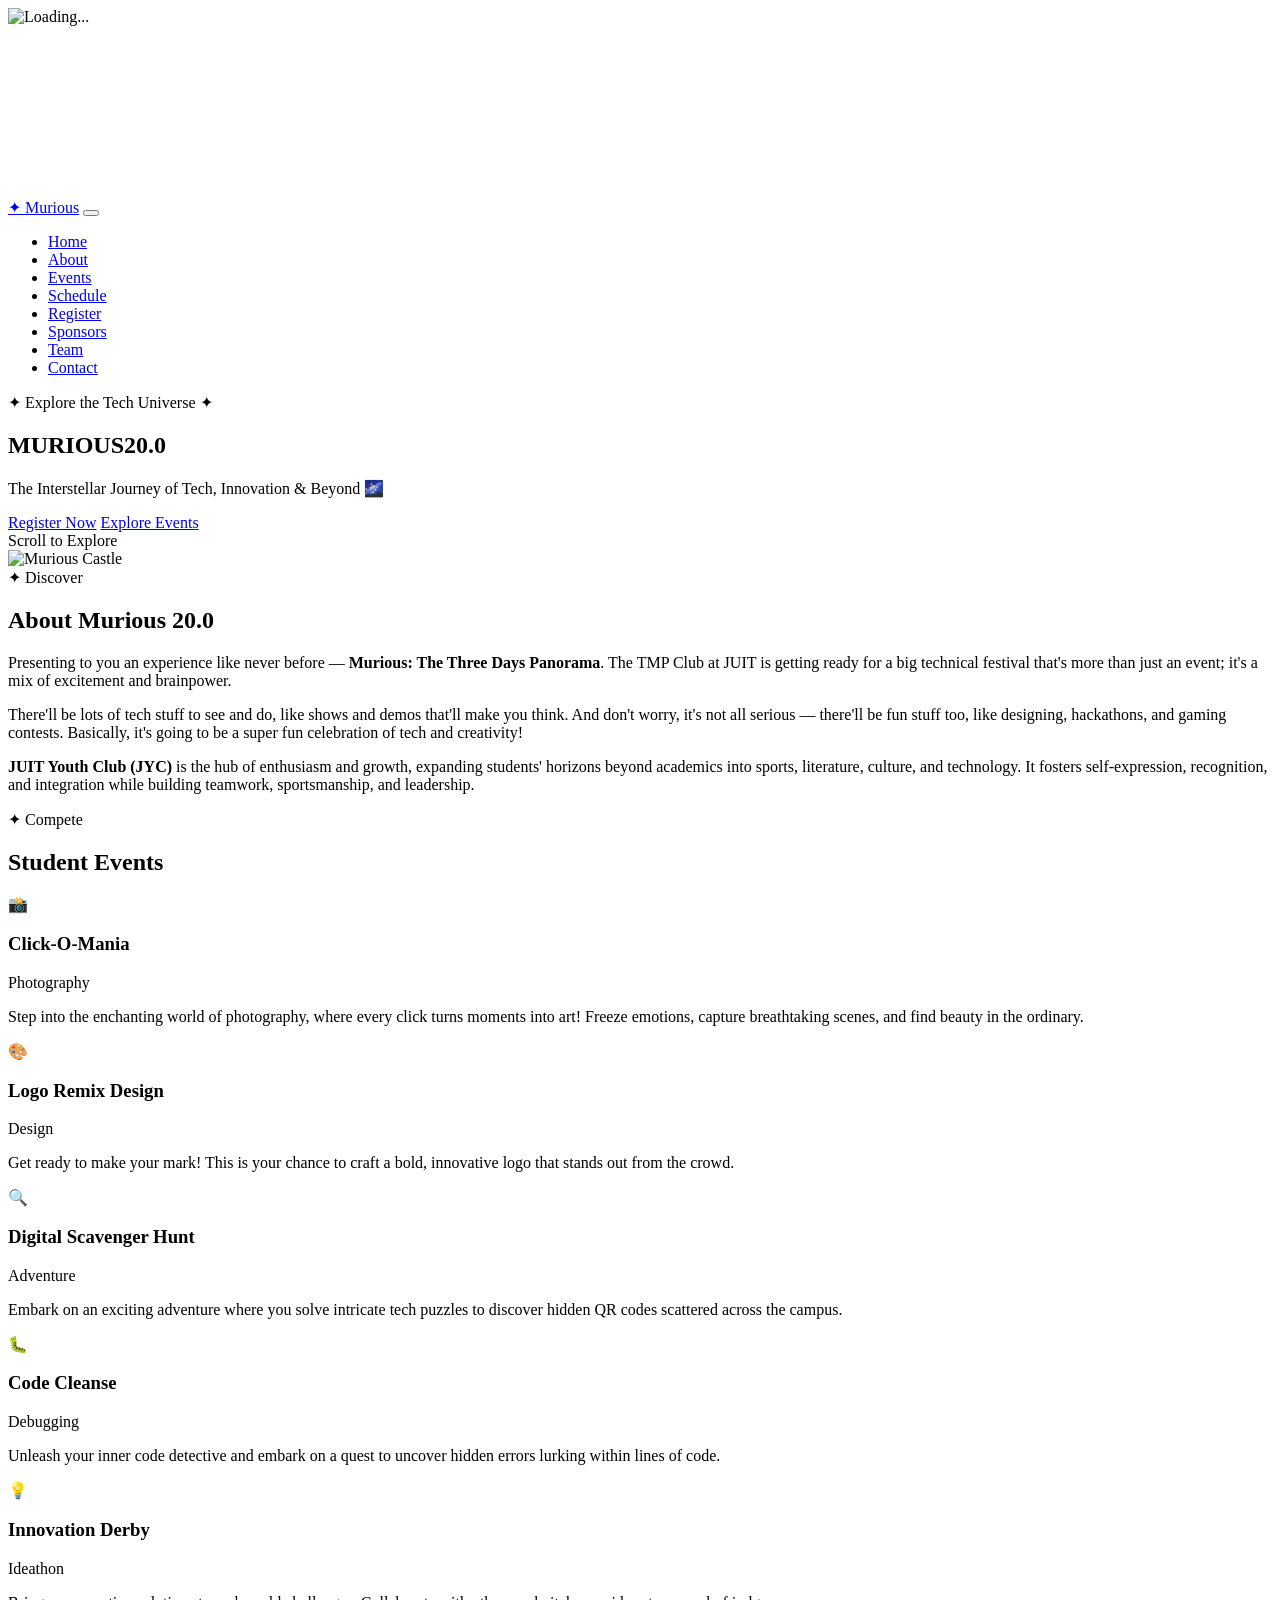
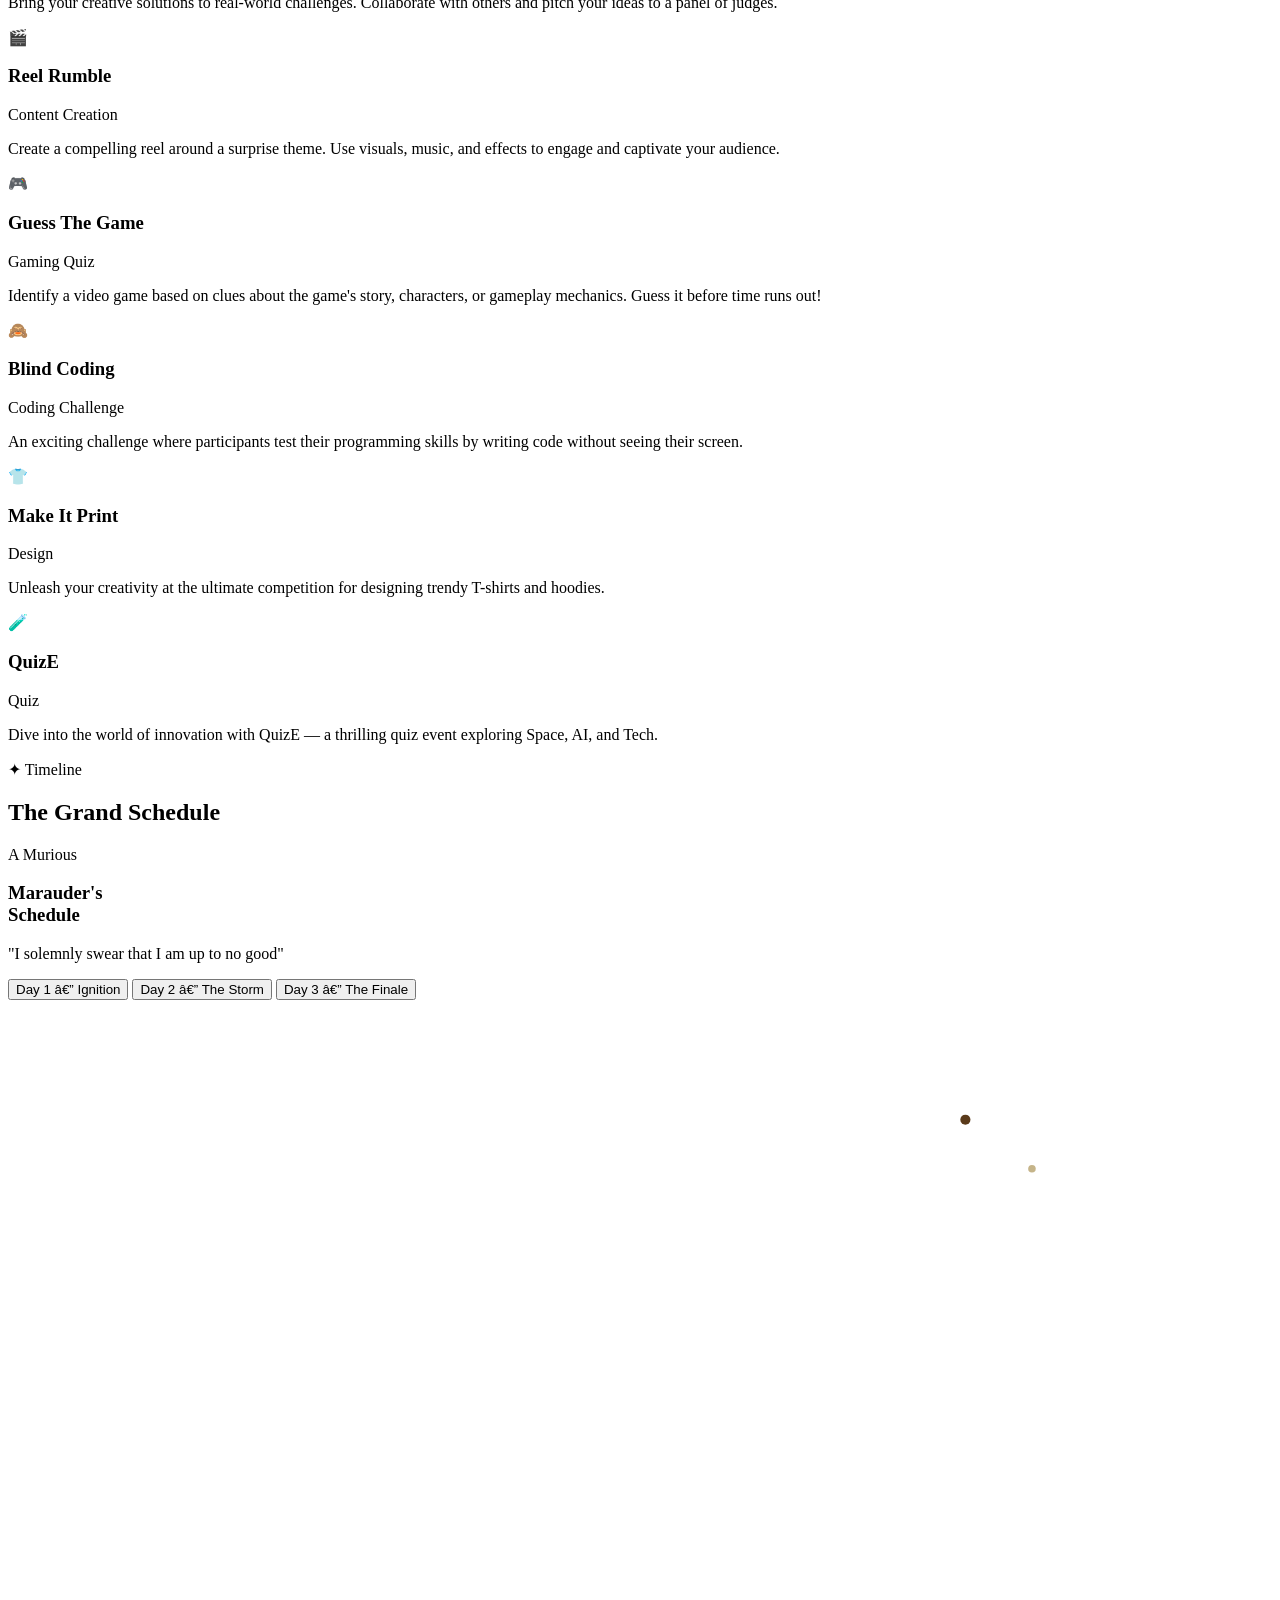
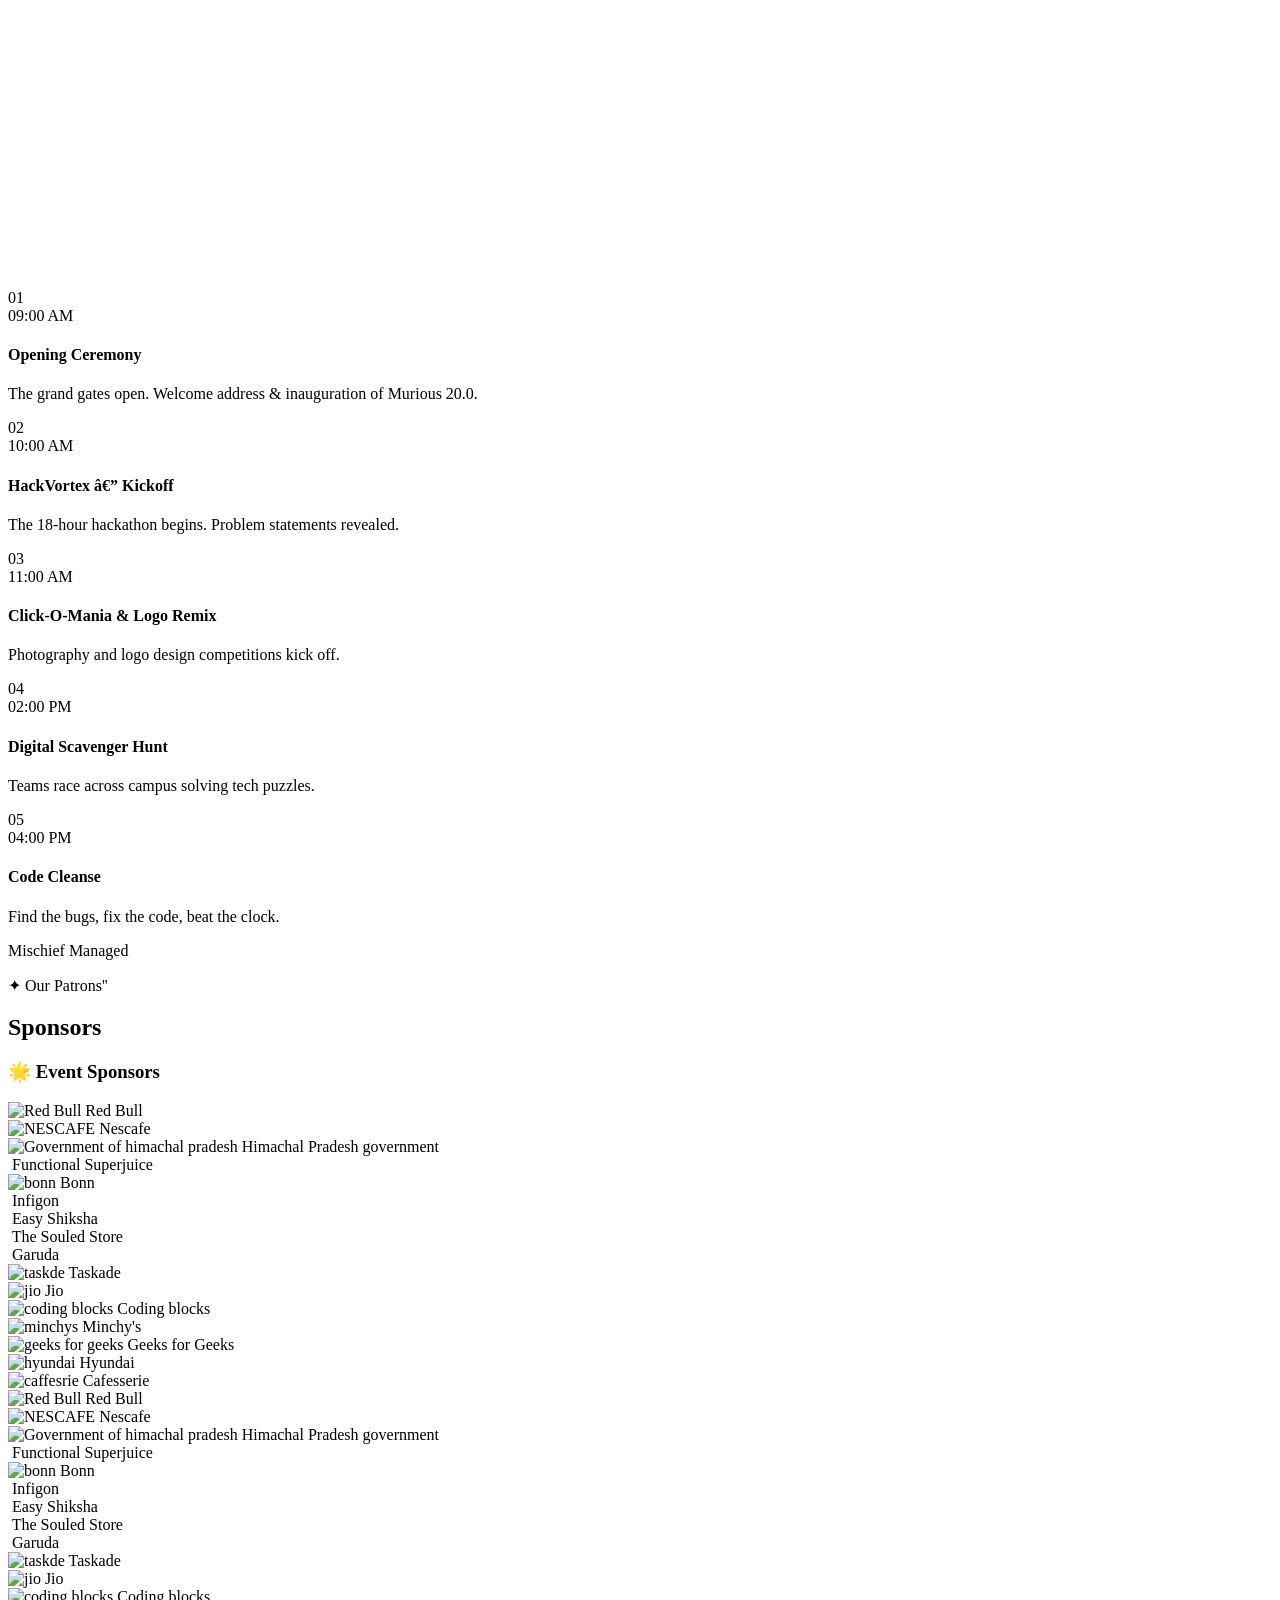
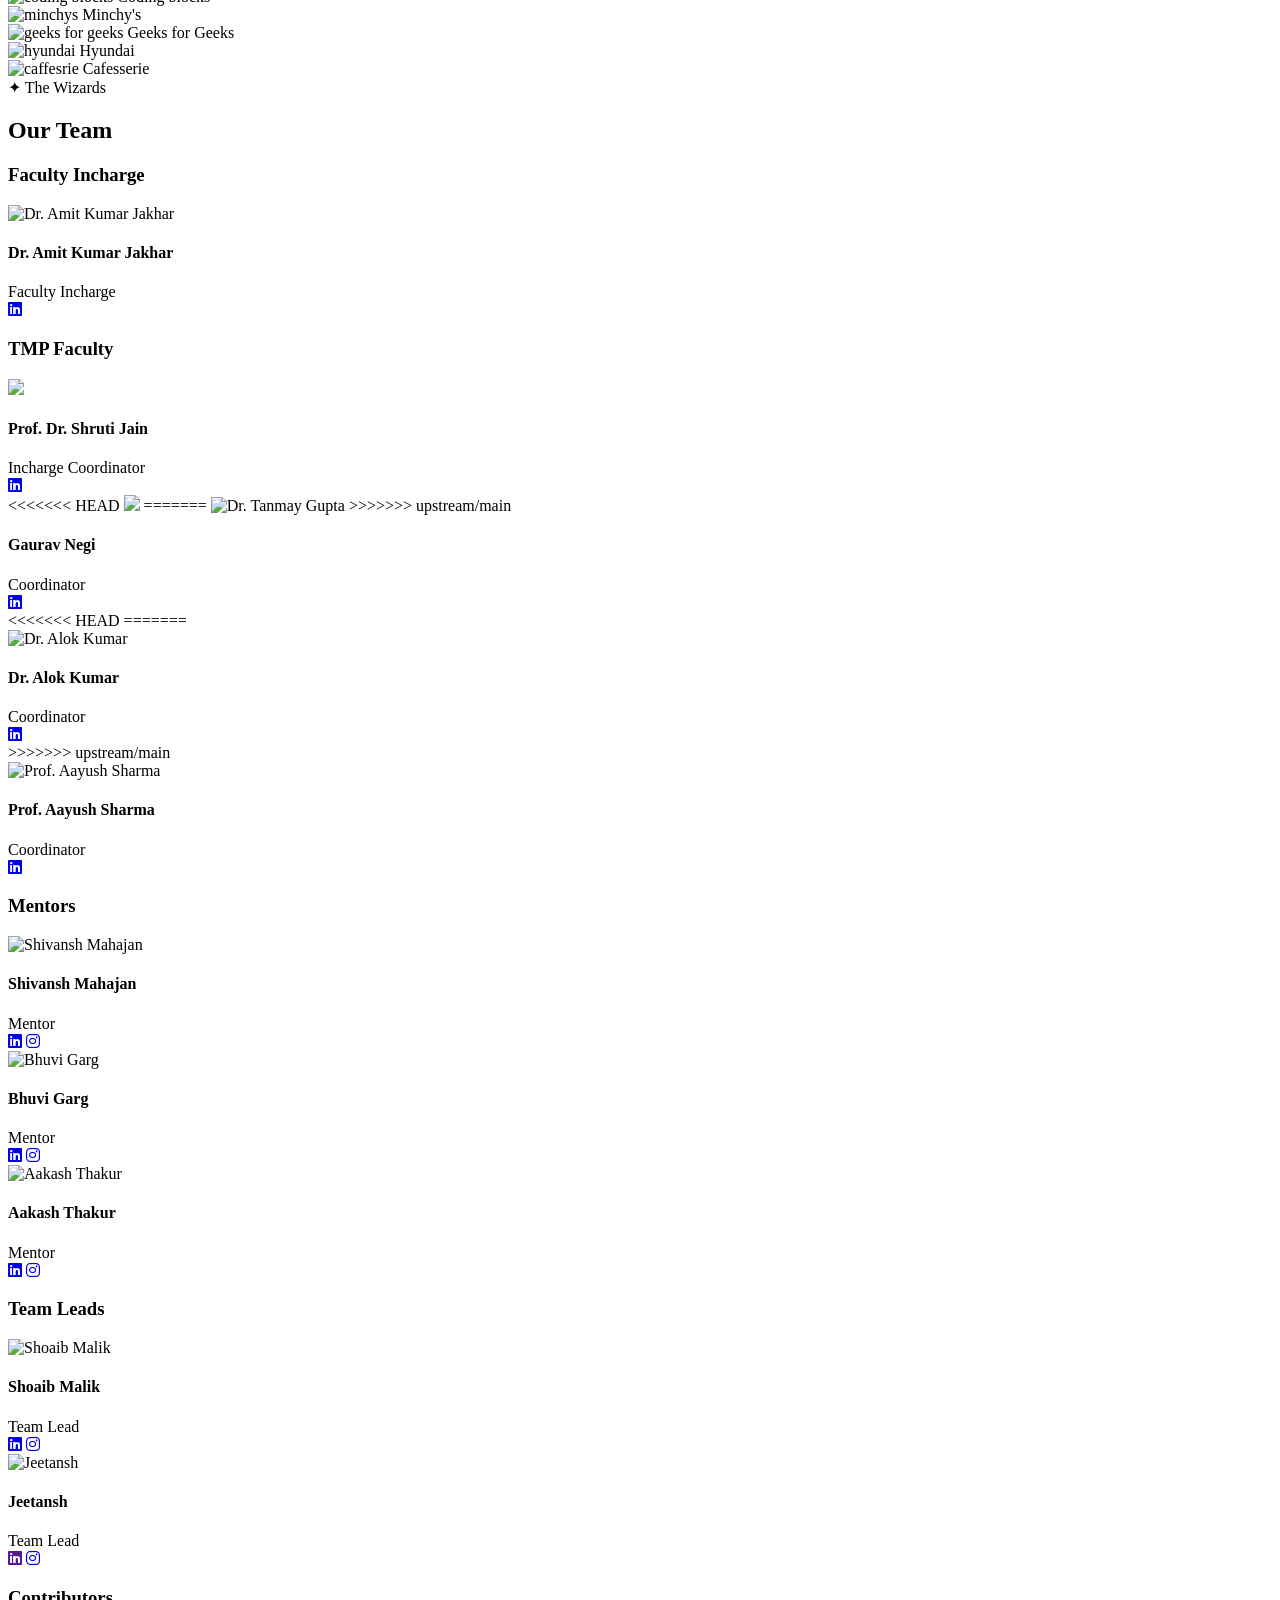
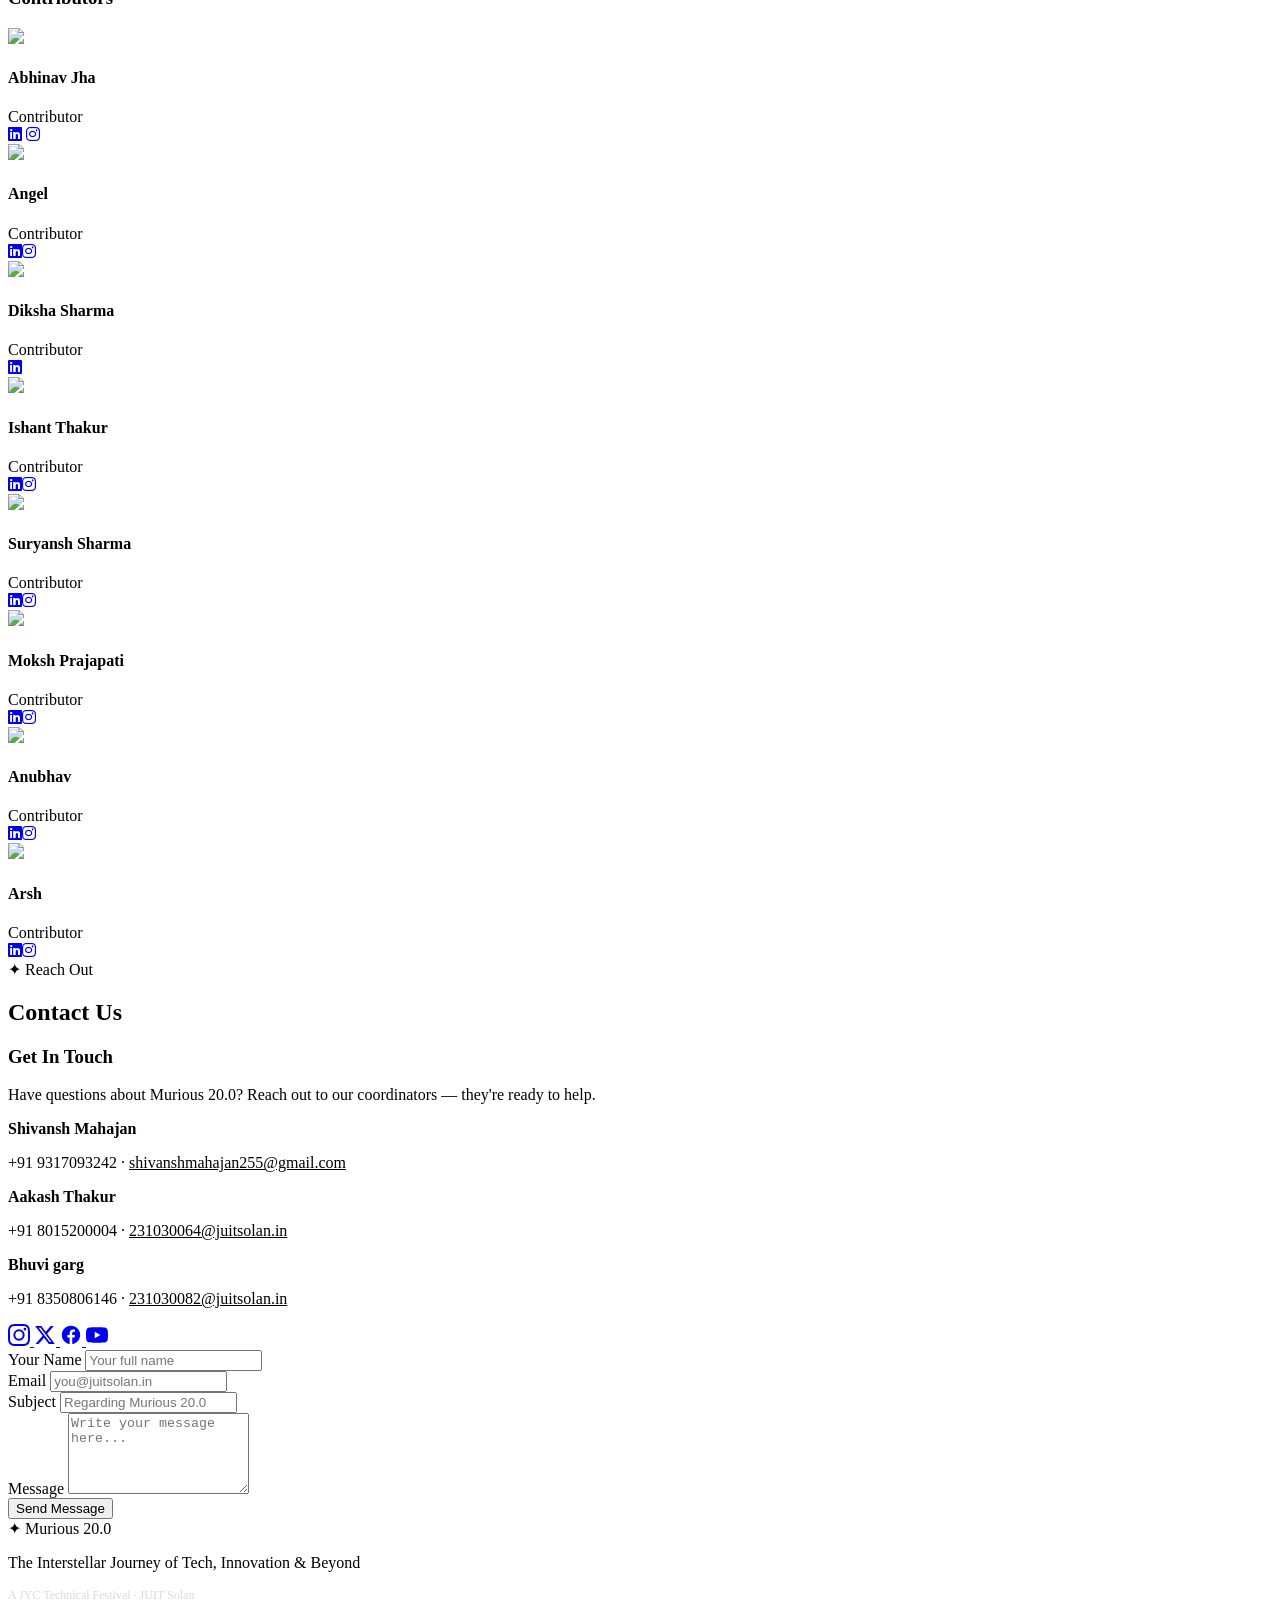
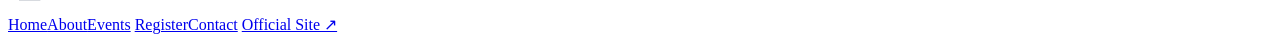
==== commit 1ed0c9e9: "Merge pull request #19 from abhinavxjha/main Footer Problem solved" ====
--- a/index.html
+++ b/index.html
@@ -641,9 +641,28 @@
 
 
             <div class="team-card glass-card reveal">
+<<<<<<< HEAD
+              <img src="images/gaurav.png">
+=======
               <img src="images/tanmay.webp" alt="Dr. Tanmay Gupta">  
-              <div class="team-info">
-                <h4>Dr. Tanmay Gupta</h4>
+>>>>>>> upstream/main
+              <div class="team-info">
+                <h4>Gaurav Negi</h4>
+                <span>Coordinator</span>
+
+                <div class="team-socials">
+                  <a href="https://www.linkedin.com/in/gaurav-negi-a6804b1a2?utm_source=share&utm_campaign=share_via&utm_content=profile&utm_medium=android_app" target="_blank"><i class="fab fa-linkedin"></i></a>
+                </div>
+              </div>
+            </div>
+
+<<<<<<< HEAD
+=======
+
+            <div class="team-card glass-card reveal">
+              <img src="images/alok.webp" alt="Dr. Alok Kumar">
+              <div class="team-info">
+                <h4>Dr. Alok Kumar</h4>
                 <span>Coordinator</span>
 
                 <div class="team-socials">
@@ -653,19 +672,7 @@
             </div>
 
 
-            <div class="team-card glass-card reveal">
-              <img src="images/alok.webp" alt="Dr. Alok Kumar">
-              <div class="team-info">
-                <h4>Dr. Alok Kumar</h4>
-                <span>Coordinator</span>
-
-                <div class="team-socials">
-                  <a href="#" target="_blank"><i class="fab fa-linkedin"></i></a>
-                </div>
-              </div>
-            </div>
-
-
+>>>>>>> upstream/main
             <div class="team-card glass-card reveal">
               <img src="images/aayush.webp" alt="Prof. Aayush Sharma">
               <div class="team-info">
@@ -888,6 +895,7 @@
           </div>
 
         </div>
+      </section>
       </section>
 
 
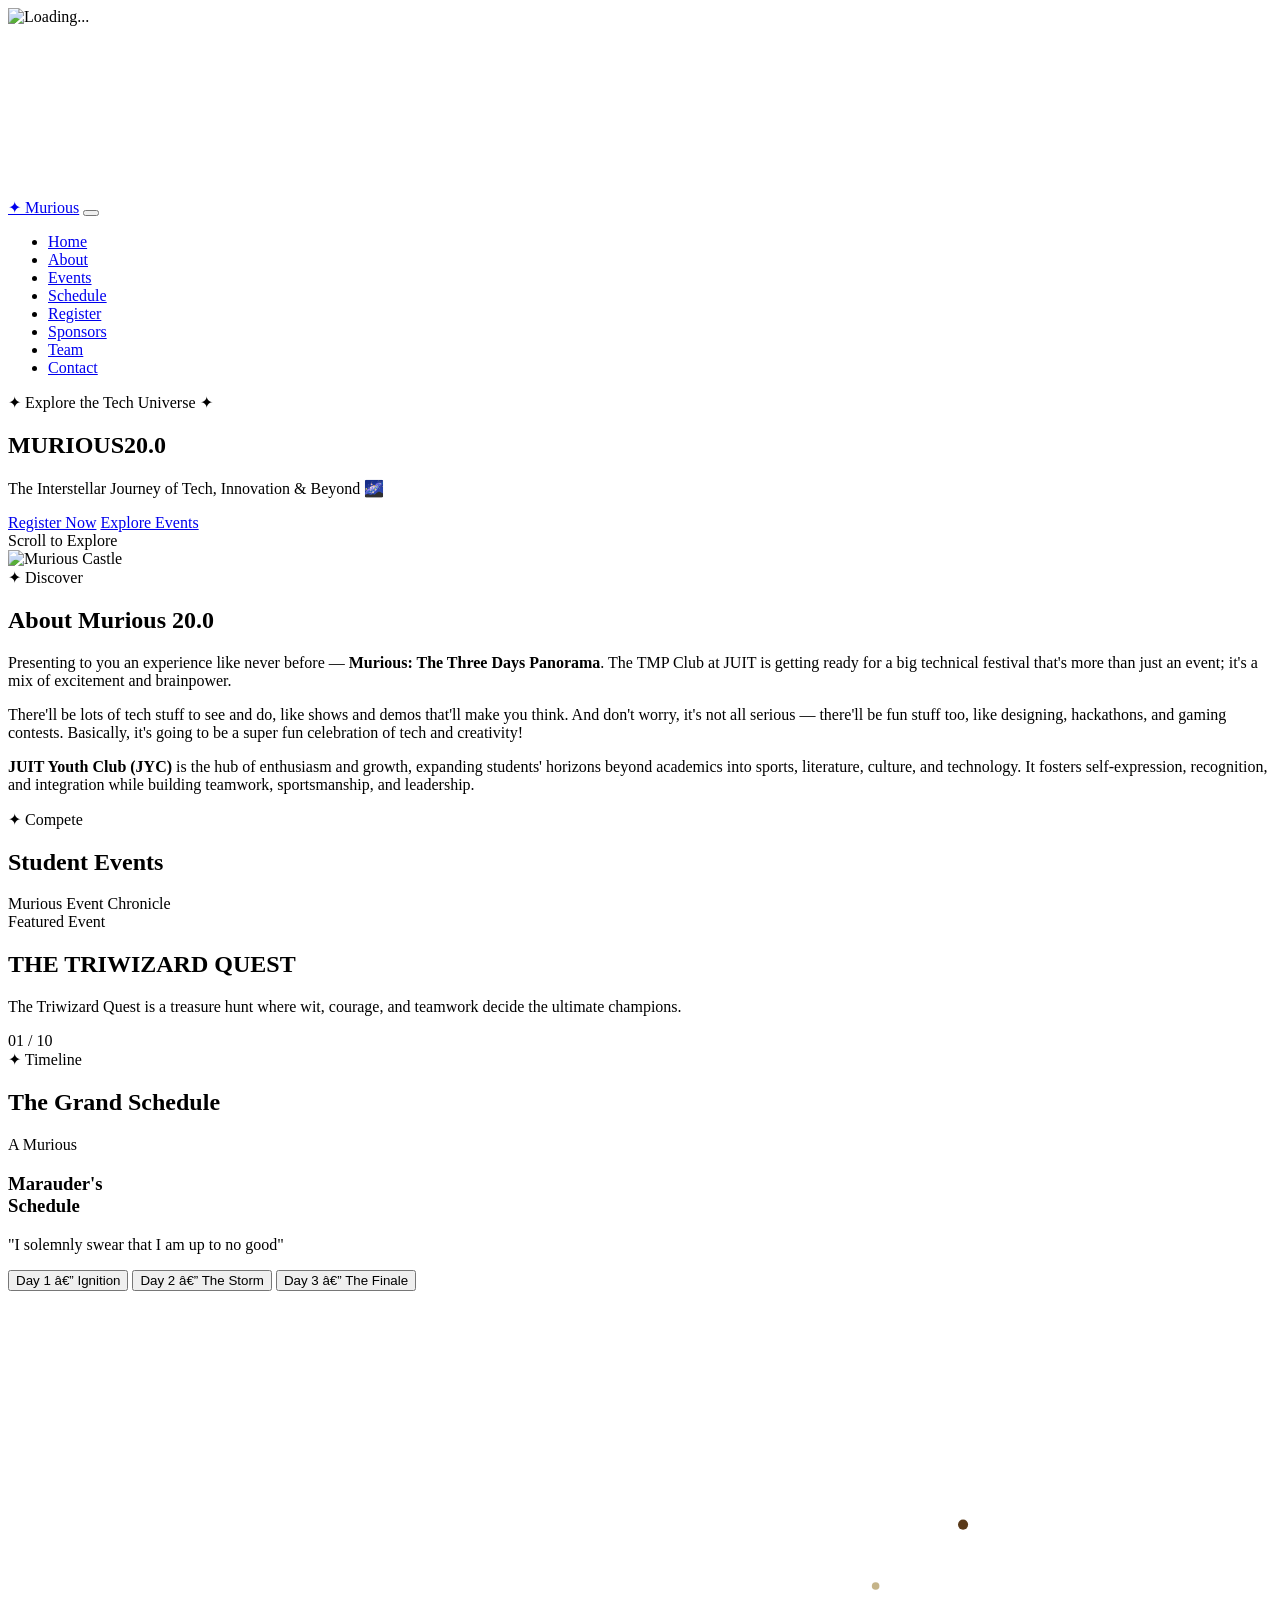
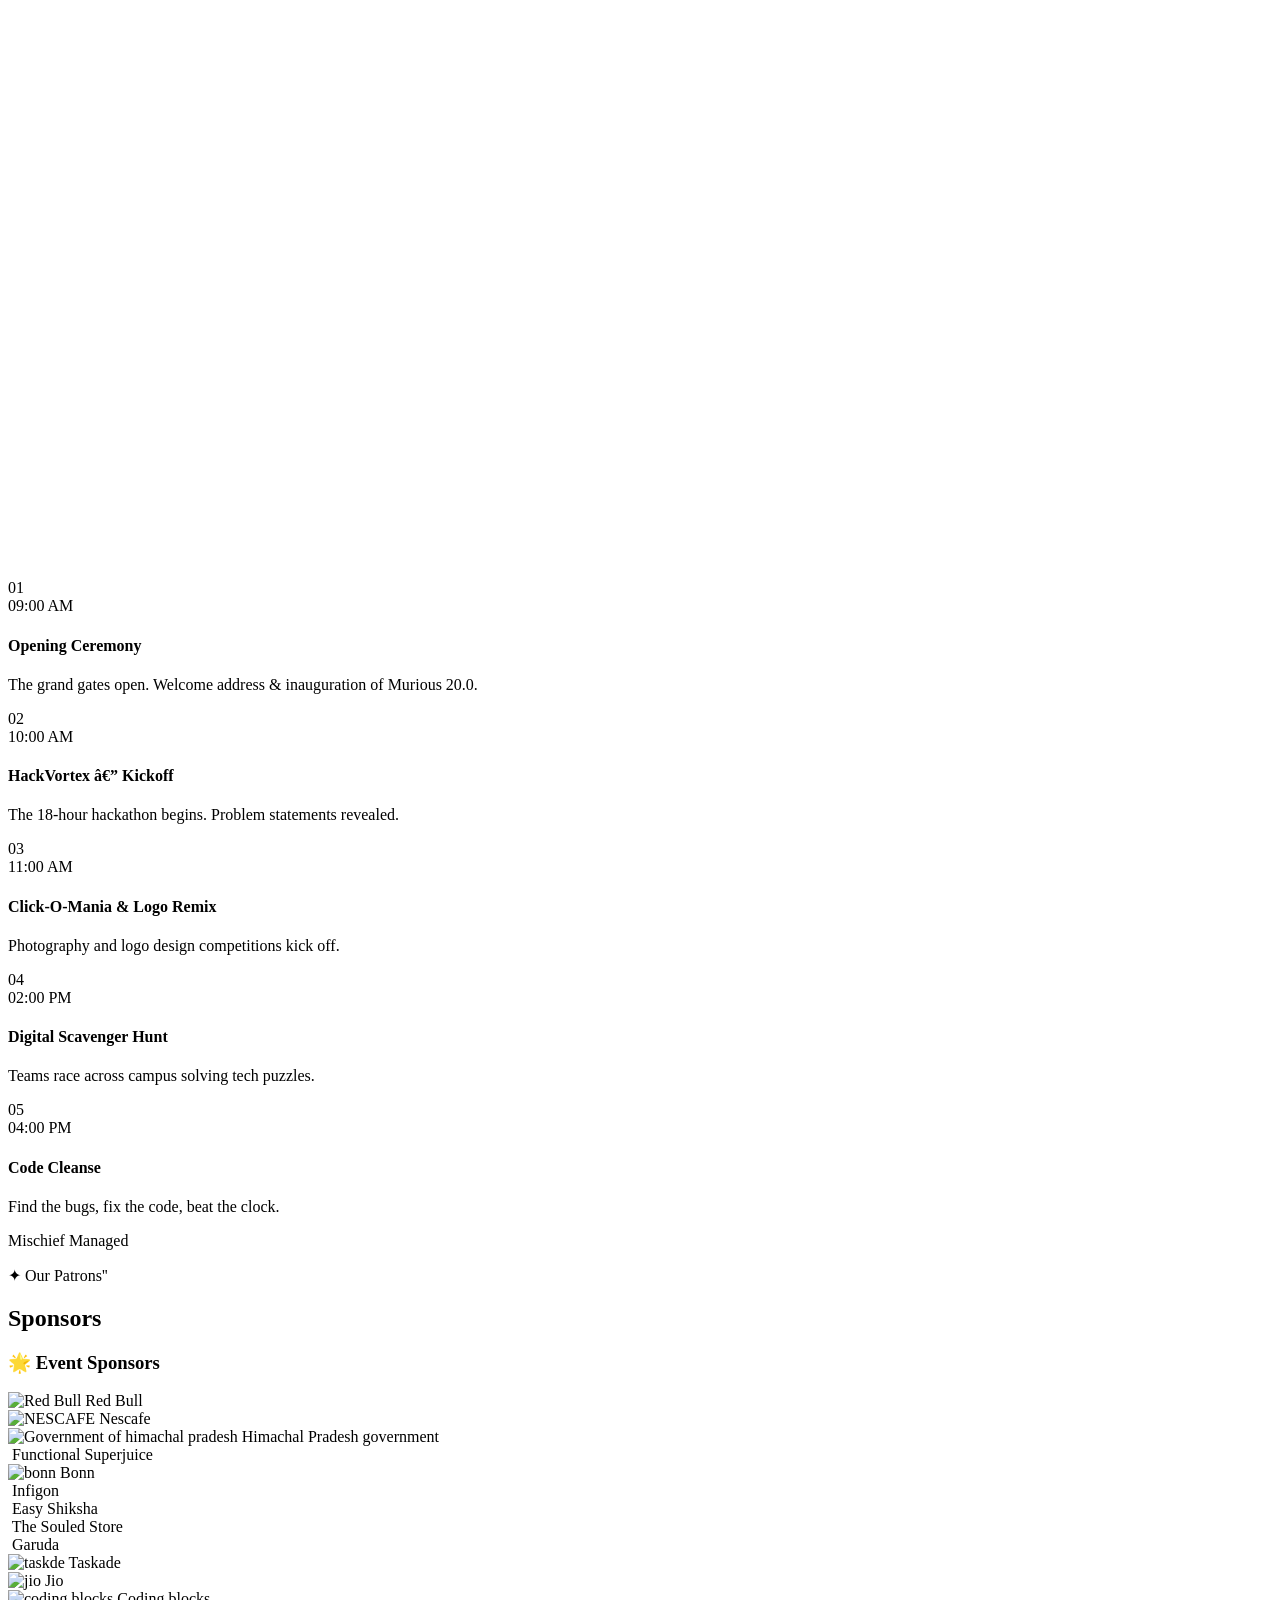
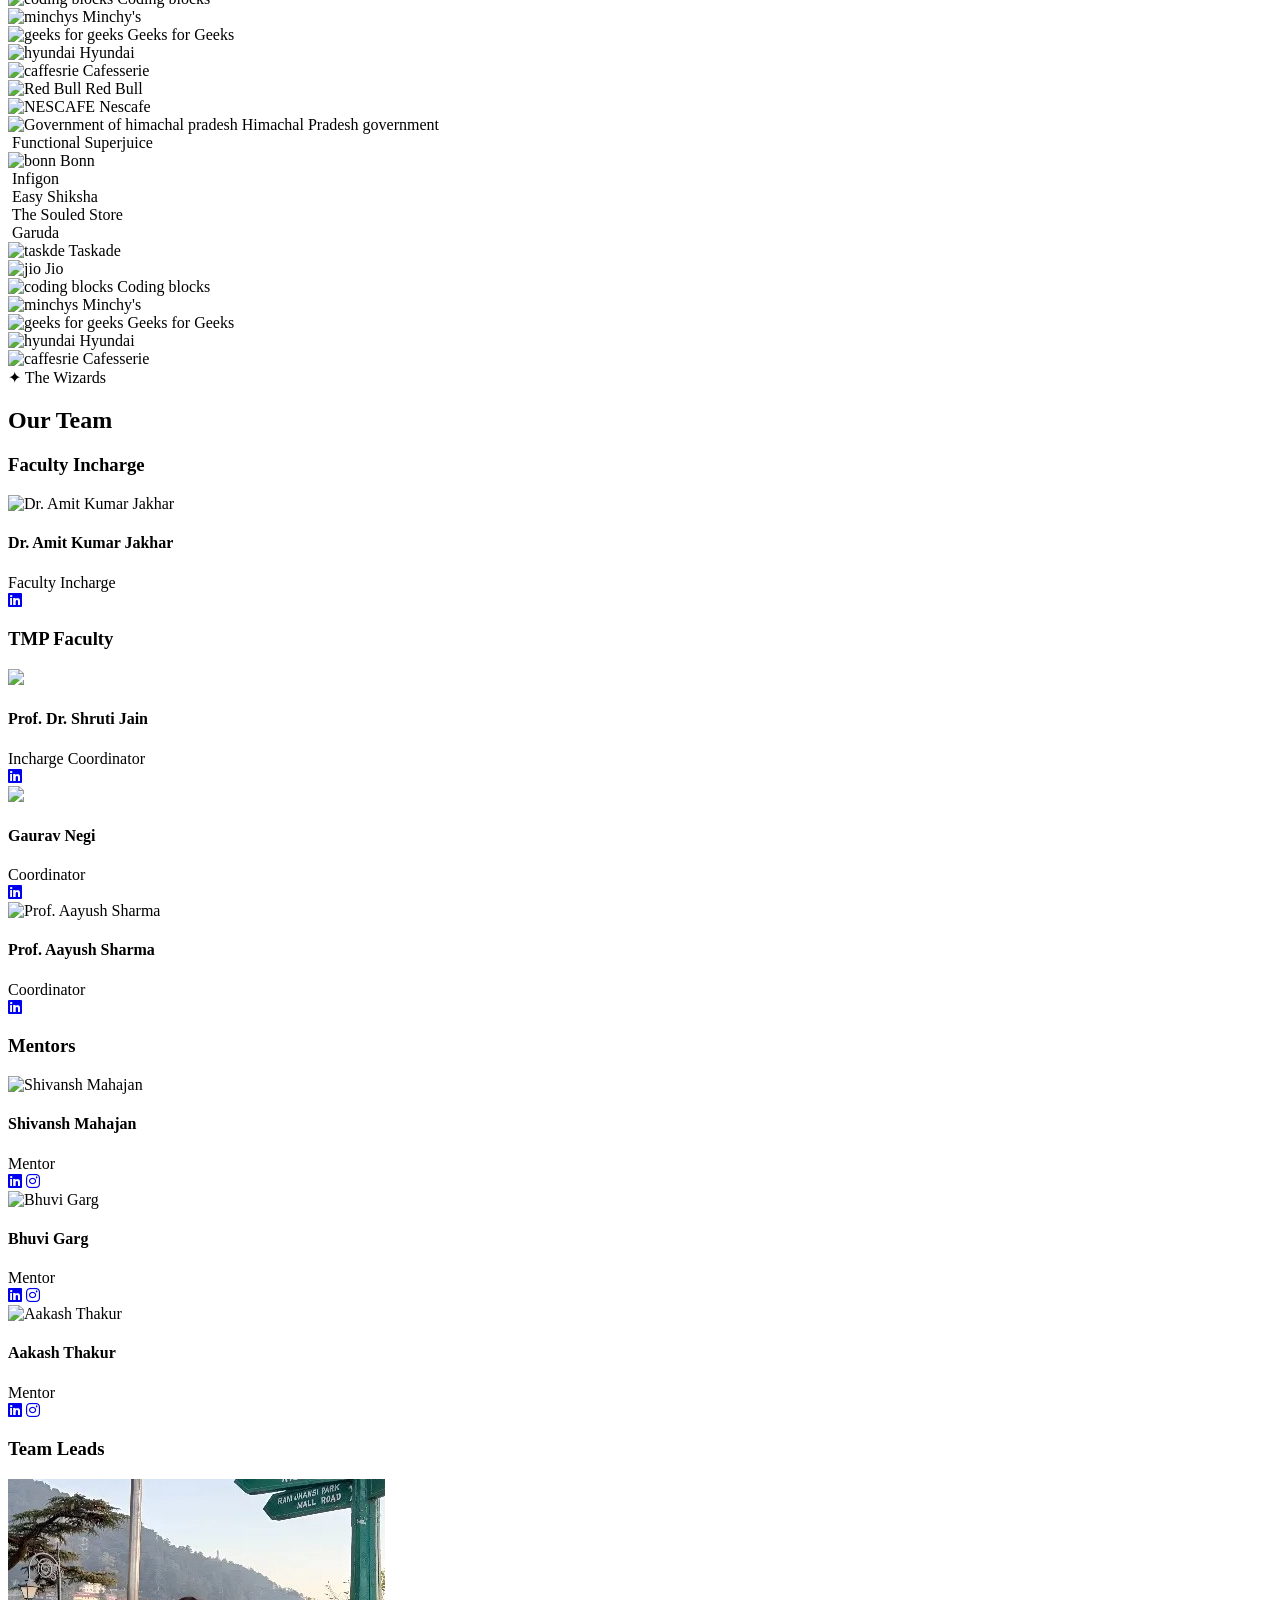
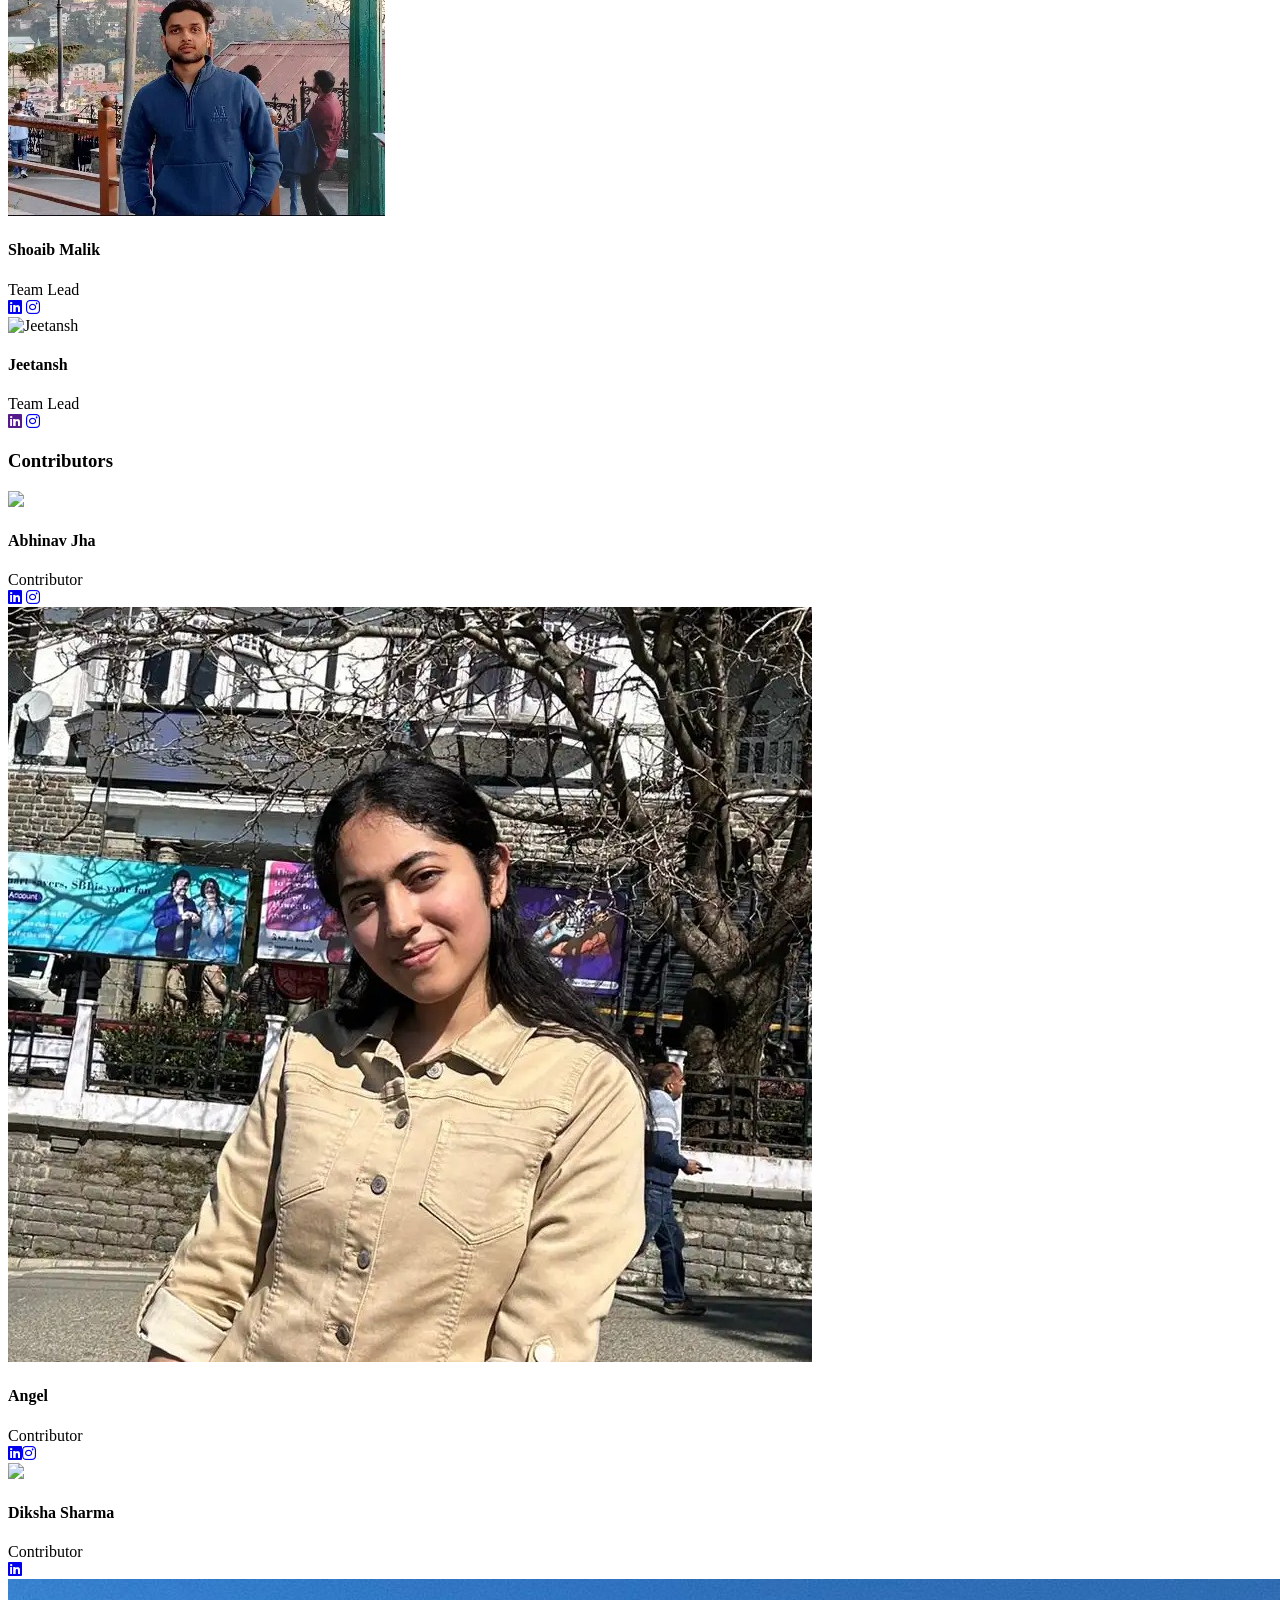
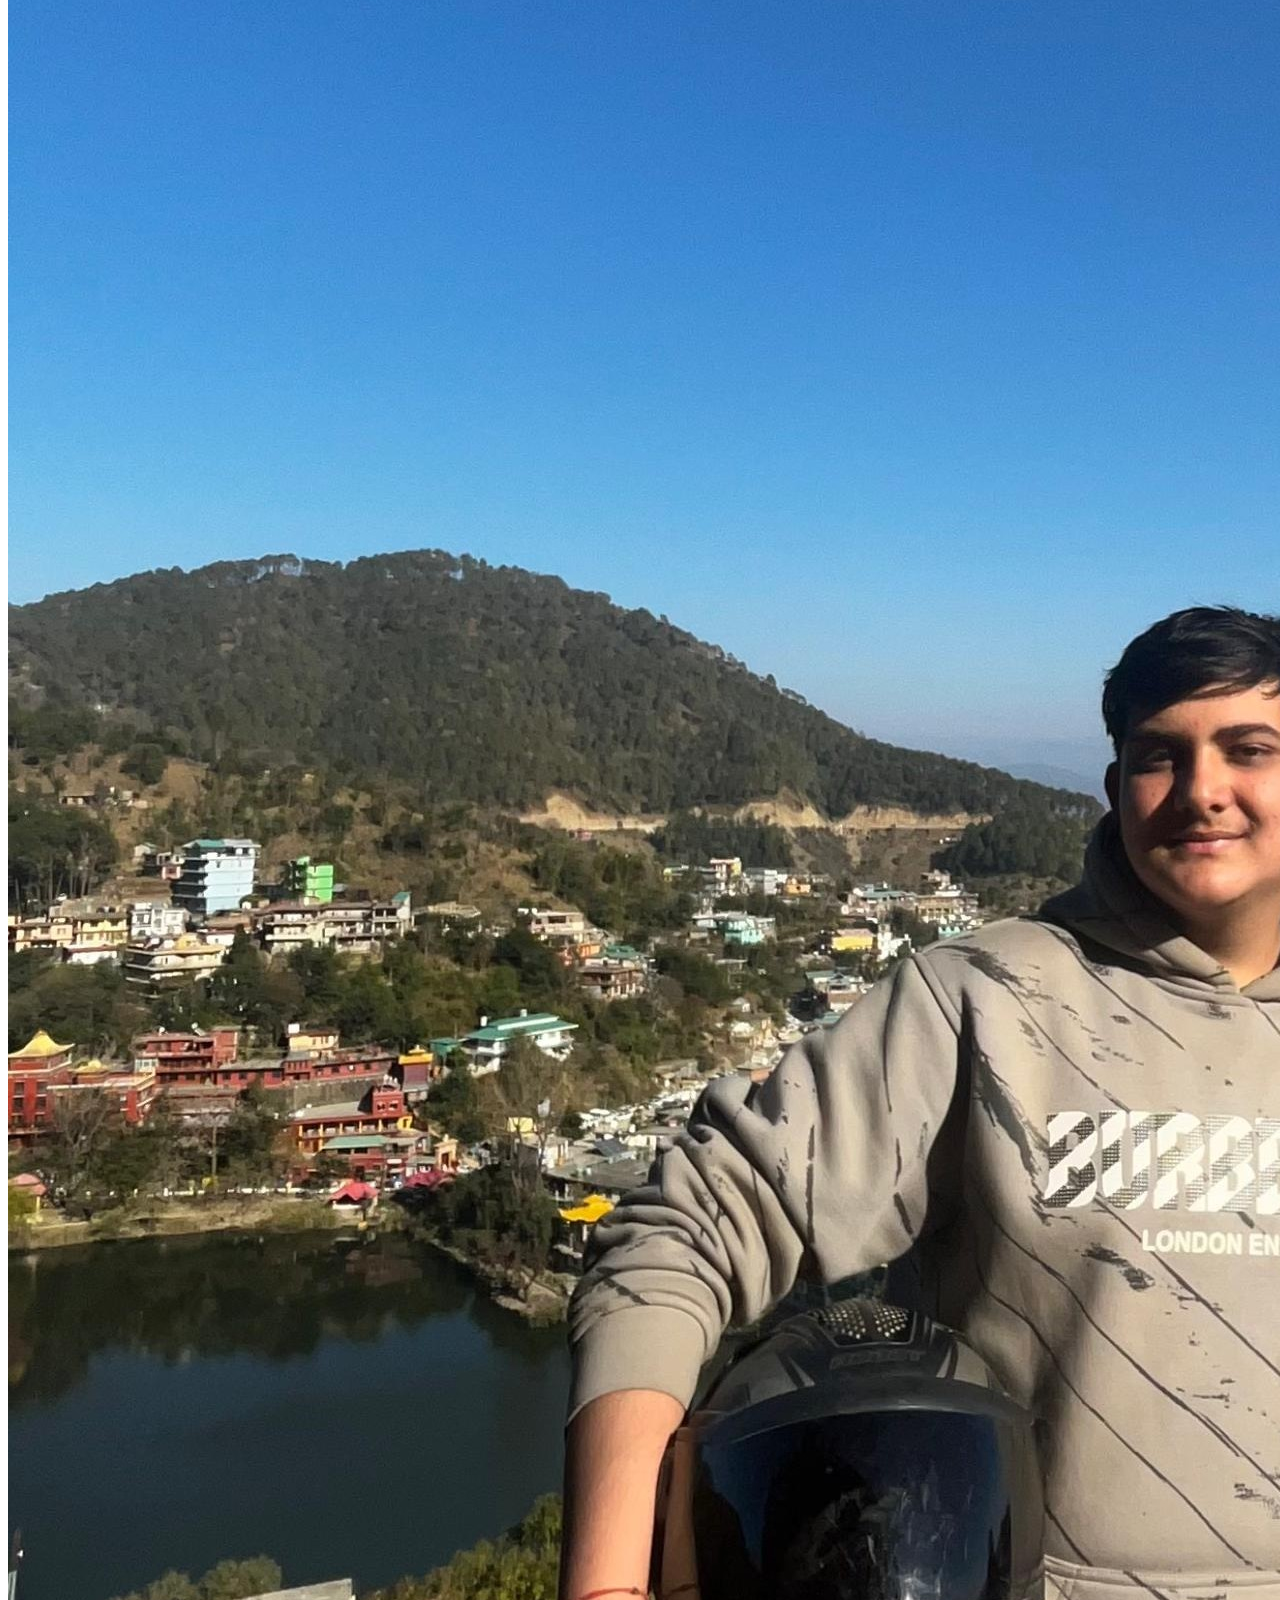
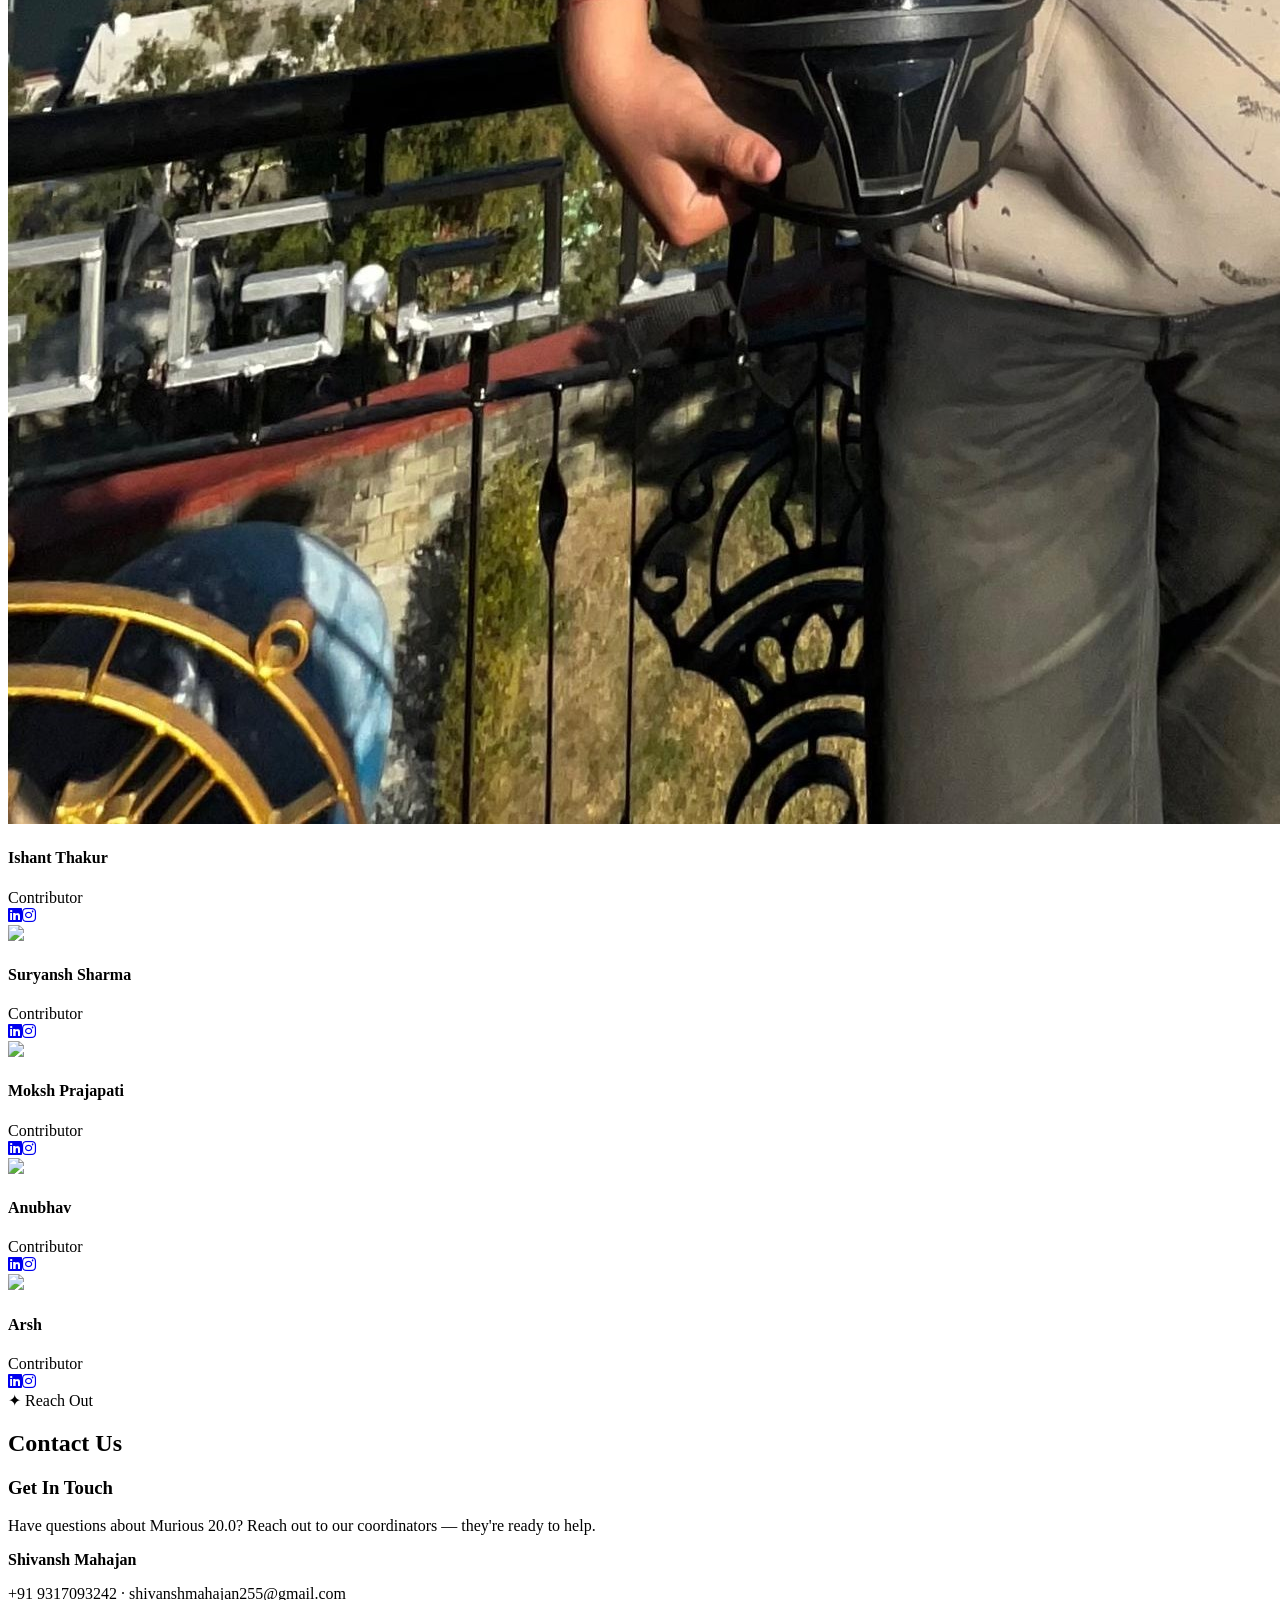
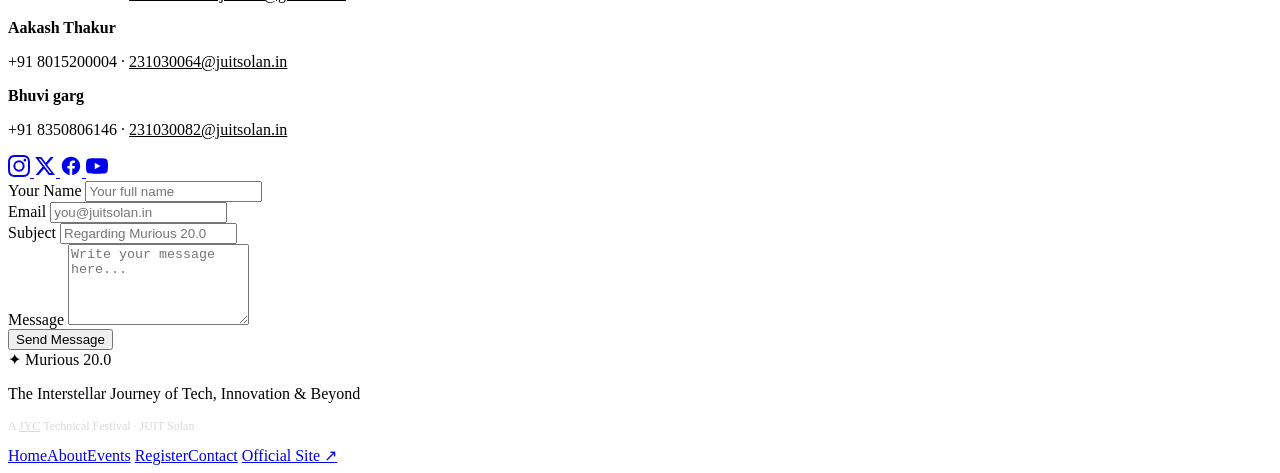
==== commit b3d6dddd: "Updated team section layout and contributors grid" ====
--- a/index.html
+++ b/index.html
@@ -13,6 +13,7 @@
     href="https://fonts.googleapis.com/css2?family=Cinzel+Decorative:wght@400;700;900&family=Cinzel:wght@400;600;700&family=Raleway:wght@300;400;500;600;700&display=swap"
     rel="stylesheet">
   <link rel="stylesheet" href="https://cdnjs.cloudflare.com/ajax/libs/font-awesome/6.5.0/css/all.min.css">
+  <link rel="icon" type="image/svg+xml" href="assets/images/Murious Logo.svg">
   <link rel="stylesheet" href="css/styles.css">
 </head>
 
@@ -47,7 +48,7 @@
         <li><a href="#about" class="nav-link">About</a></li>
         <li><a href="#events" class="nav-link">Events</a></li>
         <li><a href="#schedule" class="nav-link">Schedule</a></li>
-        <li><a href="https://forms.gle/axCYgx6kRqmrD6RG7" class="nav-link">Register</a></li>
+        <li><a href="register.html" class="nav-link">Register</a></li>
         <li><a href="#sponsors" class="nav-link">Sponsors</a></li>
         <li><a href="#team" class="nav-link">Team</a></li>
         <li><a href="#contact" class="nav-link">Contact</a></li>
@@ -66,7 +67,7 @@
         <h1 class="hero-title">MURIOUS<span class="hero-year">20.0</span></h1>
         <p class="hero-tagline">The Interstellar Journey of Tech, Innovation &amp; Beyond 🌌</p>
         <div class="hero-cta-group">
-          <a href="https://forms.gle/axCYgx6kRqmrD6RG7" target="_blank" class="btn btn-primary">Register Now</a>
+          <a href="register.html" class="btn btn-primary">Register Now</a>
           <a href="#events" class="btn btn-outline">Explore Events</a>
         </div>
         <div class="scroll-indicator">
@@ -116,81 +117,38 @@
           <h2 class="section-title">Student Events</h2>
           <div class="title-ornament"></div>
         </div>
-
-
-
-        <!-- EVENT GRIDS -->
-        <div class="events-grid">
-          <div class="event-card glass-card reveal">
-            <div class="event-icon">📸</div>
-            <h3>Click-O-Mania</h3>
-            <span class="event-type">Photography</span>
-            <p>Step into the enchanting world of photography, where every click turns moments into art! Freeze emotions,
-              capture breathtaking scenes, and find beauty in the ordinary.</p>
-          </div>
-          <div class="event-card glass-card reveal">
-            <div class="event-icon">🎨</div>
-            <h3>Logo Remix Design</h3>
-            <span class="event-type">Design</span>
-            <p>Get ready to make your mark! This is your chance to craft a bold, innovative logo that stands out from
-              the crowd.</p>
-          </div>
-          <div class="event-card glass-card reveal">
-            <div class="event-icon">🔍</div>
-            <h3>Digital Scavenger Hunt</h3>
-            <span class="event-type">Adventure</span>
-            <p>Embark on an exciting adventure where you solve intricate tech puzzles to discover hidden QR codes
-              scattered across the campus.</p>
-          </div>
-          <div class="event-card glass-card reveal">
-            <div class="event-icon">🐛</div>
-            <h3>Code Cleanse</h3>
-            <span class="event-type">Debugging</span>
-            <p>Unleash your inner code detective and embark on a quest to uncover hidden errors lurking within lines of
-              code.</p>
-          </div>
-          <div class="event-card glass-card reveal">
-            <div class="event-icon">💡</div>
-            <h3>Innovation Derby</h3>
-            <span class="event-type">Ideathon</span>
-            <p>Bring your creative solutions to real-world challenges. Collaborate with others and pitch your ideas to a
-              panel of judges.</p>
-          </div>
-          <div class="event-card glass-card reveal">
-            <div class="event-icon">🎬</div>
-            <h3>Reel Rumble</h3>
-            <span class="event-type">Content Creation</span>
-            <p>Create a compelling reel around a surprise theme. Use visuals, music, and effects to engage and captivate
-              your audience.</p>
-          </div>
-          <div class="event-card glass-card reveal">
-            <div class="event-icon">🎮</div>
-            <h3>Guess The Game</h3>
-            <span class="event-type">Gaming Quiz</span>
-            <p>Identify a video game based on clues about the game's story, characters, or gameplay mechanics. Guess it
-              before time runs out!</p>
-          </div>
-          <div class="event-card glass-card reveal">
-            <div class="event-icon">🙈</div>
-            <h3>Blind Coding</h3>
-            <span class="event-type">Coding Challenge</span>
-            <p>An exciting challenge where participants test their programming skills by writing code without seeing
-              their screen.</p>
-          </div>
-          <div class="event-card glass-card reveal">
-            <div class="event-icon">👕</div>
-            <h3>Make It Print</h3>
-            <span class="event-type">Design</span>
-            <p>Unleash your creativity at the ultimate competition for designing trendy T-shirts and hoodies.</p>
-          </div>
-          <div class="event-card glass-card reveal">
-            <div class="event-icon">🧪</div>
-            <h3>QuizE</h3>
-            <span class="event-type">Quiz</span>
-            <p>Dive into the world of innovation with QuizE — a thrilling quiz event exploring Space, AI, and Tech.</p>
-          </div>
-        </div>
+        <div class="event-scroll-container">
+          <div class="event-sticky-viewport">
+            <span class="evt-section-label">Murious Event Chronicle</span>
+
+            <div class="event-card-gallery" id="evtCardGallery"></div>
+
+            <div class="evt-text-panel" id="evtTextPanel">
+              <span class="evt-text-type" id="evtTextType">Featured Event</span>
+              <h2 id="evtTextTitle">THE TRIWIZARD QUEST</h2>
+              <p id="evtTextDesc">The Triwizard Quest is a treasure hunt where wit, courage, and teamwork decide the
+                ultimate champions.</p>
+            </div>
+
+            <div class="evt-card-counter">
+              <span class="evt-current" id="evtCounterCurrent">01</span>
+              <span id="evtCounterTotal"> / 10</span>
+            </div>
+
+            <div class="evt-dot-indicators" id="evtDotIndicators"></div>
+
+            <div class="evt-bottom-bar">
+              <div class="evt-progress-track">
+                <div class="evt-progress-fill" id="evtProgressFill"></div>
+              </div>
+            </div>
+          </div>
+        </div>
+      </div>
     </section>
+
+
+
 
 
     <!-- SCHEDULE -->
@@ -397,26 +355,7 @@
           <h3 class="tier-title">🌟 Event Sponsors</h3>
           <div class="sponsors-carousel">
             <div class="sponsors-track">
-              <!-- <div class="sponsor-card glass-card">
-              <div class="sponsor-glow"></div>
-              <img src="https://murious.jyc.co.in/assets/lazizpizza-CYQ73uPV.jpeg" alt="Laziz Pizza"
-                class="sponsor-img">
-              <span>Laziz Pizza</span>
-            </div>
-            <div class="sponsor-card glass-card">
-              <div class="sponsor-glow"></div>
-              <img src="https://murious.jyc.co.in/assets/hopstay-BpjZGJk_.jpeg" alt="Hopstay" class="sponsor-img">
-              <span>Hopstay</span>
-            </div>
-            <div class="sponsor-card glass-card">
-              <div class="sponsor-glow"></div>
-              <img src="https://murious.jyc.co.in/assets/amul-BEqZfMeO.webp" alt="Amul" class="sponsor-img">+
-              <span>Amul</span>
-            </div>
-            <div class="sponsor-card glass-card">
-              <div class="sponsor-glow"></div>
-              <img src="https://murious.jyc.co.in/assets/cafesserie-BHt08vgE.jpeg" alt="Cafesserie" class="sponsor-img">
-              <span>Cafesserie</span>    -->
+
               <div class="sponsor-card glass-card">
                 <div class="sponsor-glow "></div>
                 <img src="assets/images/redbull.webp" alt="Red Bull">
@@ -624,7 +563,7 @@
           <!-- TMP Faculty -->
           <h3 class="team-category-title">TMP Faculty</h3>
 
-          <div class="team-grid team-grid-4">
+          <div class="team-grid team-grid-3">
 
             <div class="team-card glass-card reveal">
               <img src="images/shruti.webp">
@@ -641,38 +580,20 @@
 
 
             <div class="team-card glass-card reveal">
-<<<<<<< HEAD
               <img src="images/gaurav.png">
-=======
-              <img src="images/tanmay.webp" alt="Dr. Tanmay Gupta">  
->>>>>>> upstream/main
+
               <div class="team-info">
                 <h4>Gaurav Negi</h4>
                 <span>Coordinator</span>
 
                 <div class="team-socials">
-                  <a href="https://www.linkedin.com/in/gaurav-negi-a6804b1a2?utm_source=share&utm_campaign=share_via&utm_content=profile&utm_medium=android_app" target="_blank"><i class="fab fa-linkedin"></i></a>
-                </div>
-              </div>
-            </div>
-
-<<<<<<< HEAD
-=======
-
-            <div class="team-card glass-card reveal">
-              <img src="images/alok.webp" alt="Dr. Alok Kumar">
-              <div class="team-info">
-                <h4>Dr. Alok Kumar</h4>
-                <span>Coordinator</span>
-
-                <div class="team-socials">
-                  <a href="#" target="_blank"><i class="fab fa-linkedin"></i></a>
-                </div>
-              </div>
-            </div>
-
-
->>>>>>> upstream/main
+                  <a href="https://www.linkedin.com/in/gaurav-negi-a6804b1a2?utm_source=share&utm_campaign=share_via&utm_content=profile&utm_medium=android_app"
+                    target="_blank"><i class="fab fa-linkedin"></i></a>
+                </div>
+              </div>
+            </div>
+
+
             <div class="team-card glass-card reveal">
               <img src="images/aayush.webp" alt="Prof. Aayush Sharma">
               <div class="team-info">
@@ -758,7 +679,7 @@
           <div class="team-grid team-grid-2">
 
             <div class="team-card glass-card reveal">
-              <img src="images/shoaib.webp" alt="Shoaib Malik">
+              <img src="images/shoaib.jpg" alt="Shoaib Malik">
 
               <div class="team-info">
                 <h4>Shoaib Malik</h4>
@@ -817,7 +738,7 @@
 
 
             <div class="team-card glass-card reveal">
-              <img src="images/angel.webp">
+              <img src="images/angel.jpg">
               <div class="team-info">
                 <h4>Angel</h4><span>Contributor</span>
                 <div class="team-socials"><a
@@ -838,7 +759,7 @@
             </div>
 
             <div class="team-card glass-card reveal">
-              <img src="images/ishant.webp">
+              <img src="images/ishant.jpeg">
               <div class="team-info">
                 <h4>Ishant Thakur</h4><span>Contributor</span>
                 <div class="team-socials"><a
@@ -896,10 +817,11 @@
 
         </div>
       </section>
-      </section>
-
-
-    
+    </section>
+
+
+
+
     <!-- CONTACT -->
     <section id="contact" class="section">
       <div class="section-container">
@@ -987,25 +909,31 @@
       </div>
     </section>
 
-    
-      <!-- FOOTER -->
-      <footer class="footer">
-        <div class="footer-content">
-          <div class="footer-brand">
-            <span class="footer-logo">✦ Murious 20.0</span>
-            <p>The Interstellar Journey of Tech, Innovation &amp; Beyond</p>
-            <p style="font-size:0.75rem; color:rgba(156,163,175,0.4); margin-top:4px;">A <a href="https://jyc.co.in/"
-                target="_blank" style="color:var(--gold);">JYC</a> Technical Festival · JUIT Solan</p>
-          </div>
-          <div class="footer-links">
-            <a href="#home">Home</a><a href="#about">About</a><a href="#events">Events</a>
-            <a href="#register">Register</a><a href="#contact">Contact</a>
-            <a href="https://jyc.co.in/" target="_blank">Official Site ↗</a>
-          </div>
-        </div>
-      </footer>
+
+
+    <!-- FOOTER -->
+    <footer class="footer">
+      <div class="footer-content">
+        <div class="footer-brand">
+          <span class="footer-logo">✦ Murious 20.0</span>
+          <p>The Interstellar Journey of Tech, Innovation &amp; Beyond</p>
+          <p style="font-size:0.75rem; color:rgba(156,163,175,0.4); margin-top:4px;">A <a href="https://jyc.co.in/"
+              target="_blank" style="color:var(--gold);">JYC</a> Technical Festival · JUIT Solan</p>
+        </div>
+        <div class="footer-links">
+          <a href="#home">Home</a><a href="#about">About</a><a href="#events">Events</a>
+          <a href="register.html">Register</a><a href="#contact">Contact</a>
+          <a href="https://jyc.co.in/" target="_blank">Official Site ↗</a>
+        </div>
+      </div>
+    </footer>
   </main>
+  <!-- Firebase SDK -->
+  <script src="https://www.gstatic.com/firebasejs/10.12.0/firebase-app-compat.js"></script>
+  <script src="https://www.gstatic.com/firebasejs/10.12.0/firebase-firestore-compat.js"></script>
+  <!-- Razorpay SDK -->
+  <script src="https://checkout.razorpay.com/v1/checkout.js"></script>
   <script src="js/script.js"></script>
 </body>
 
-</html>
+</html>
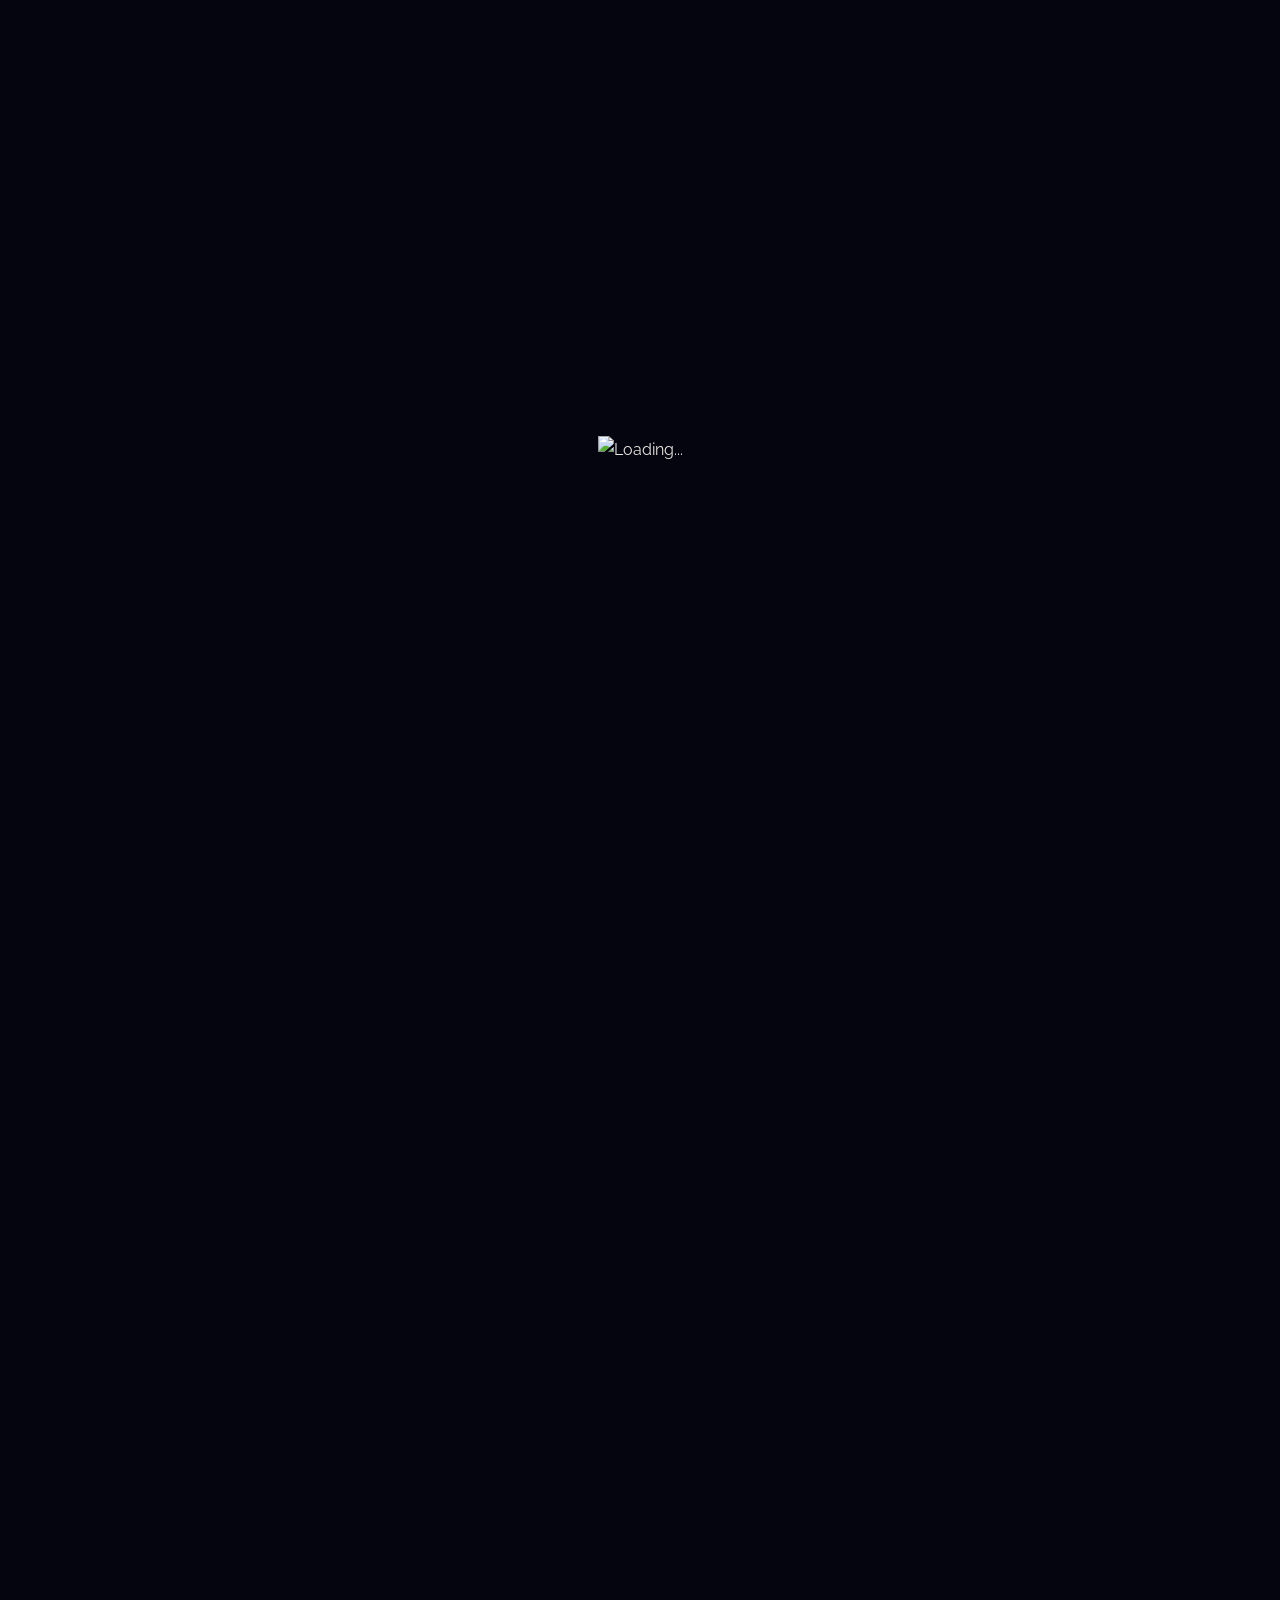
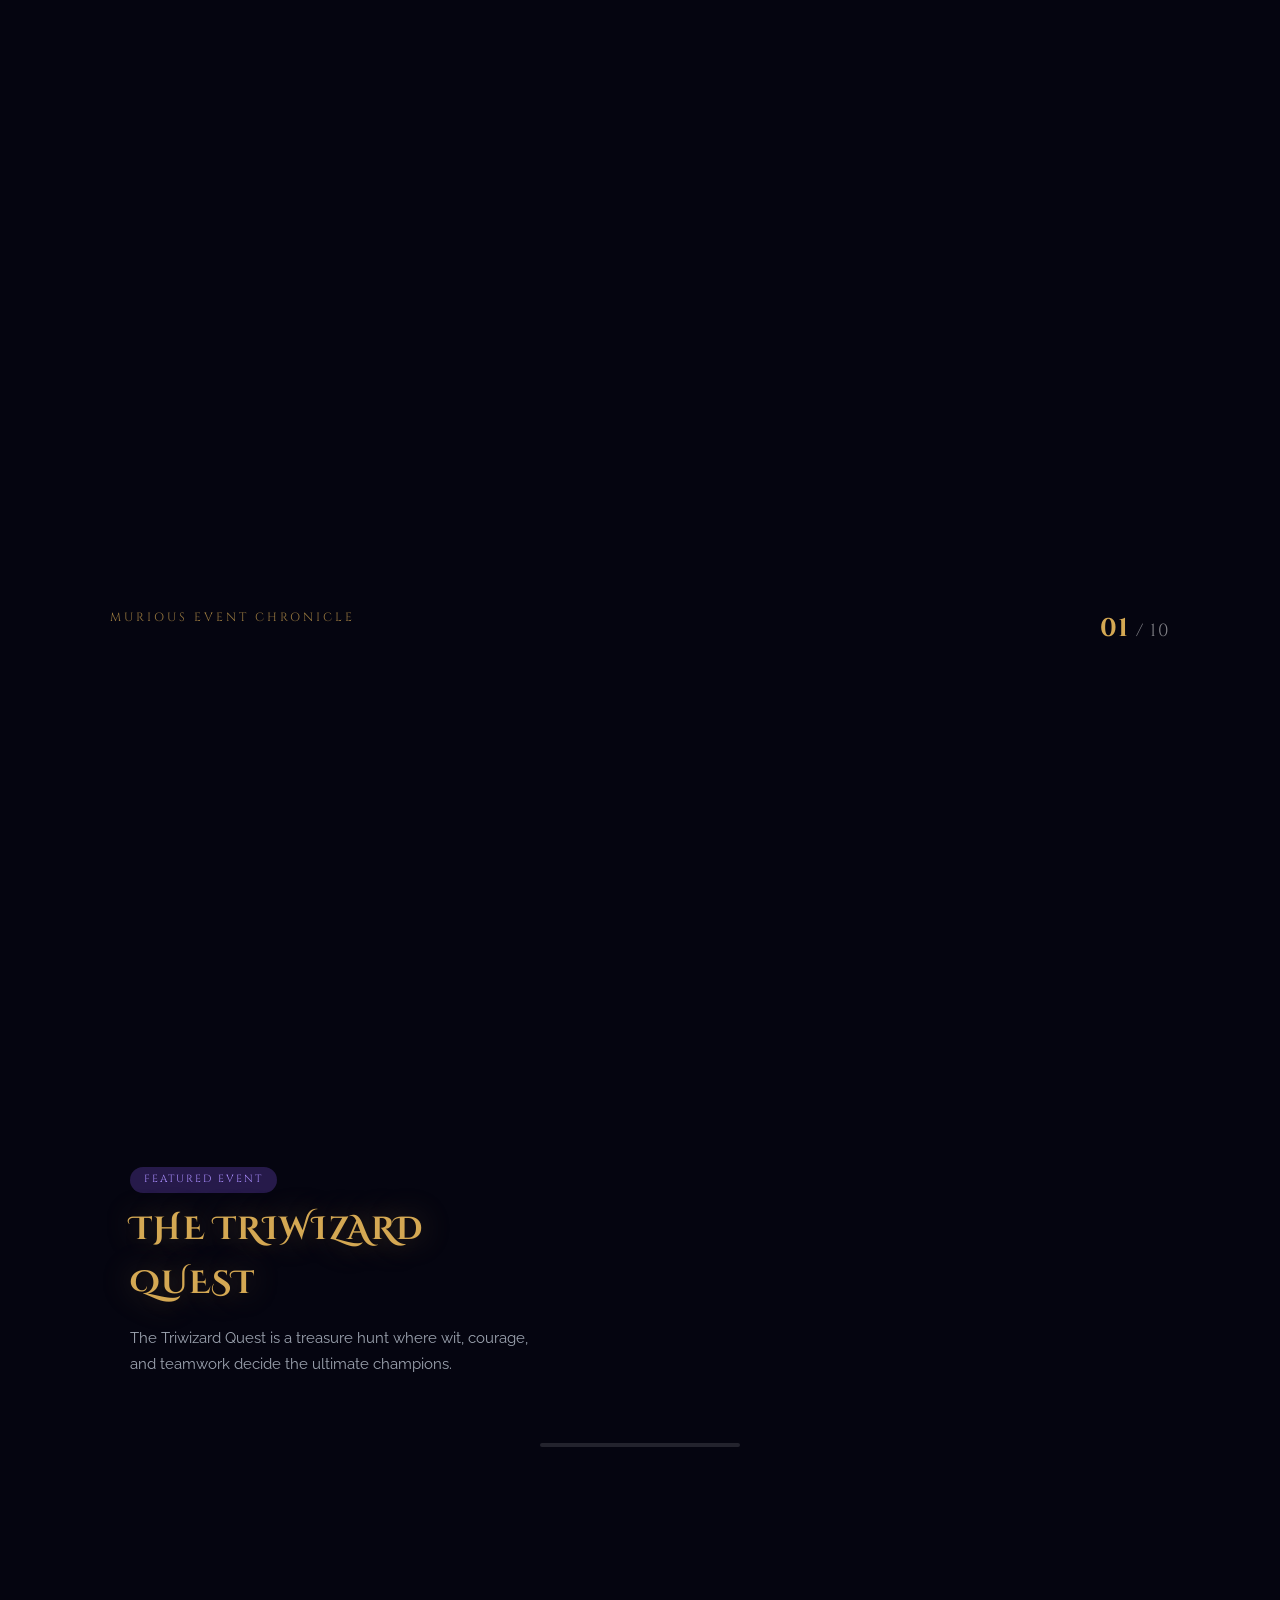
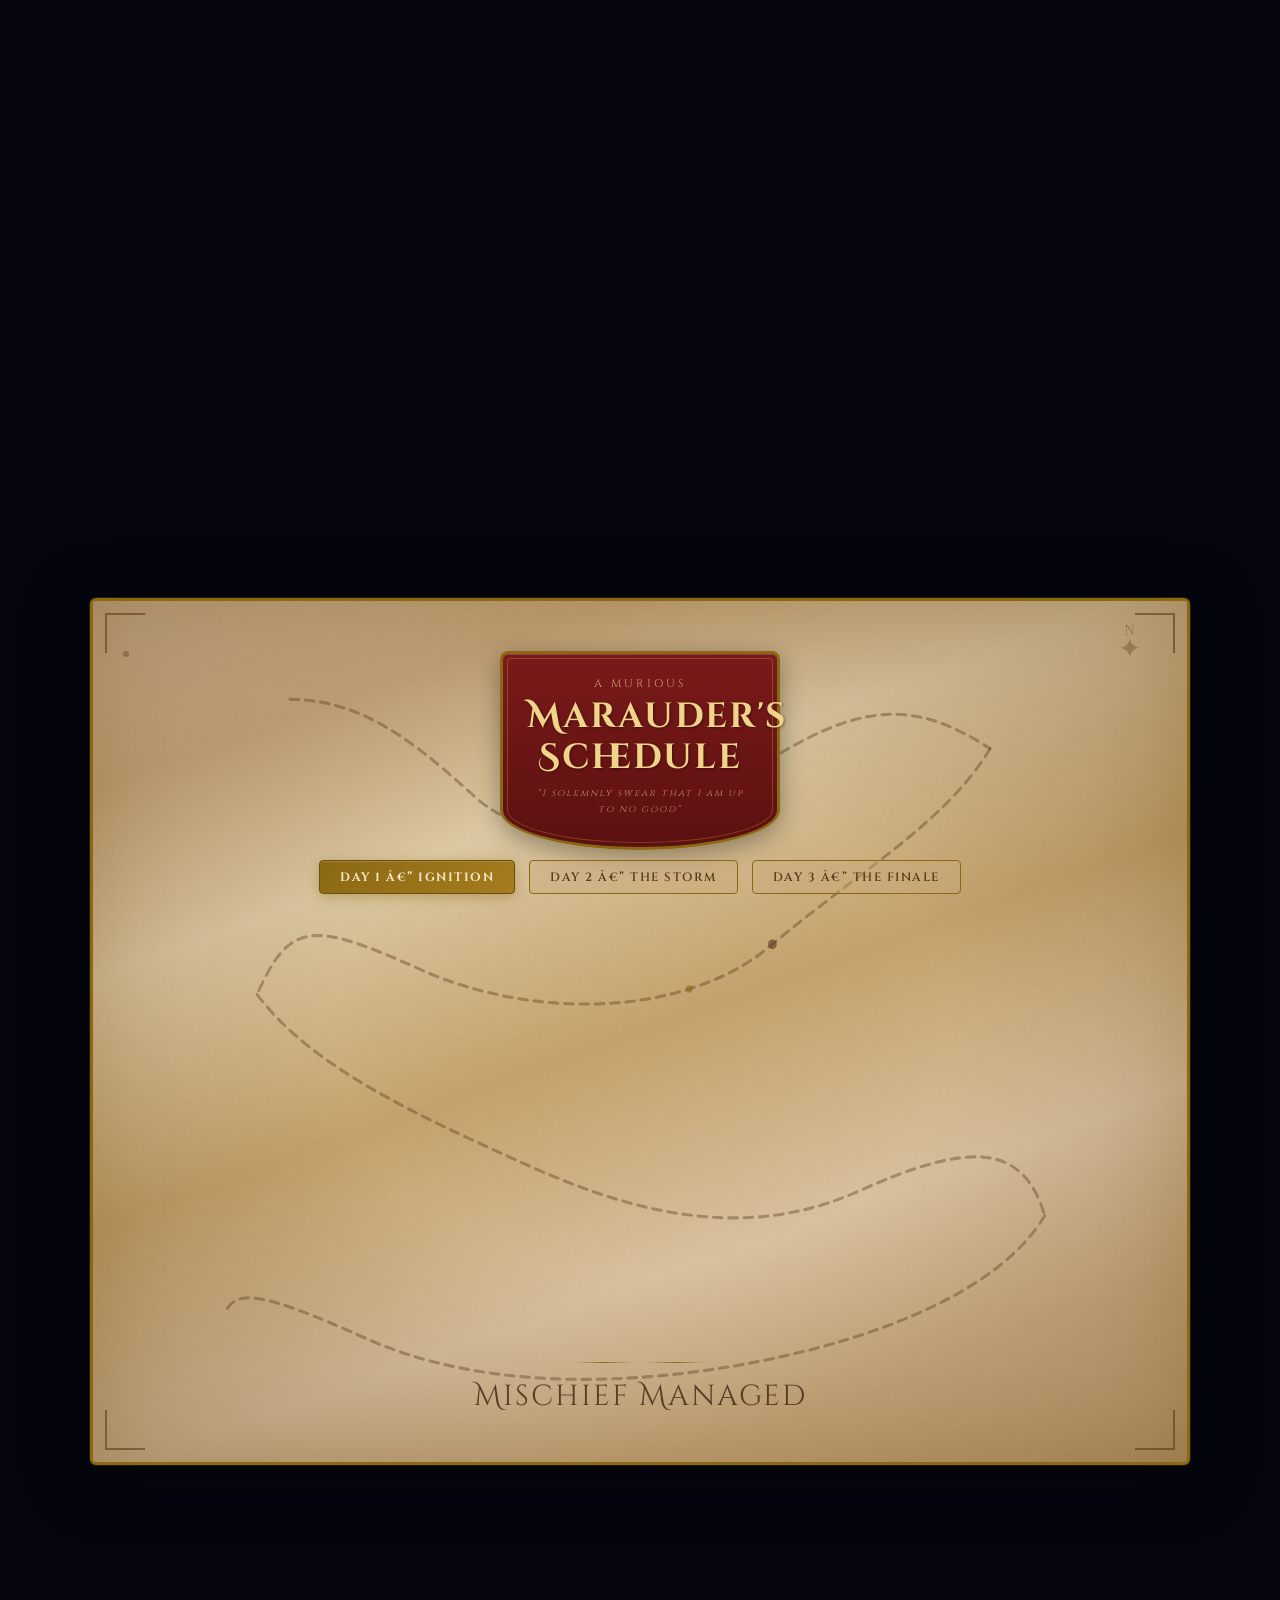
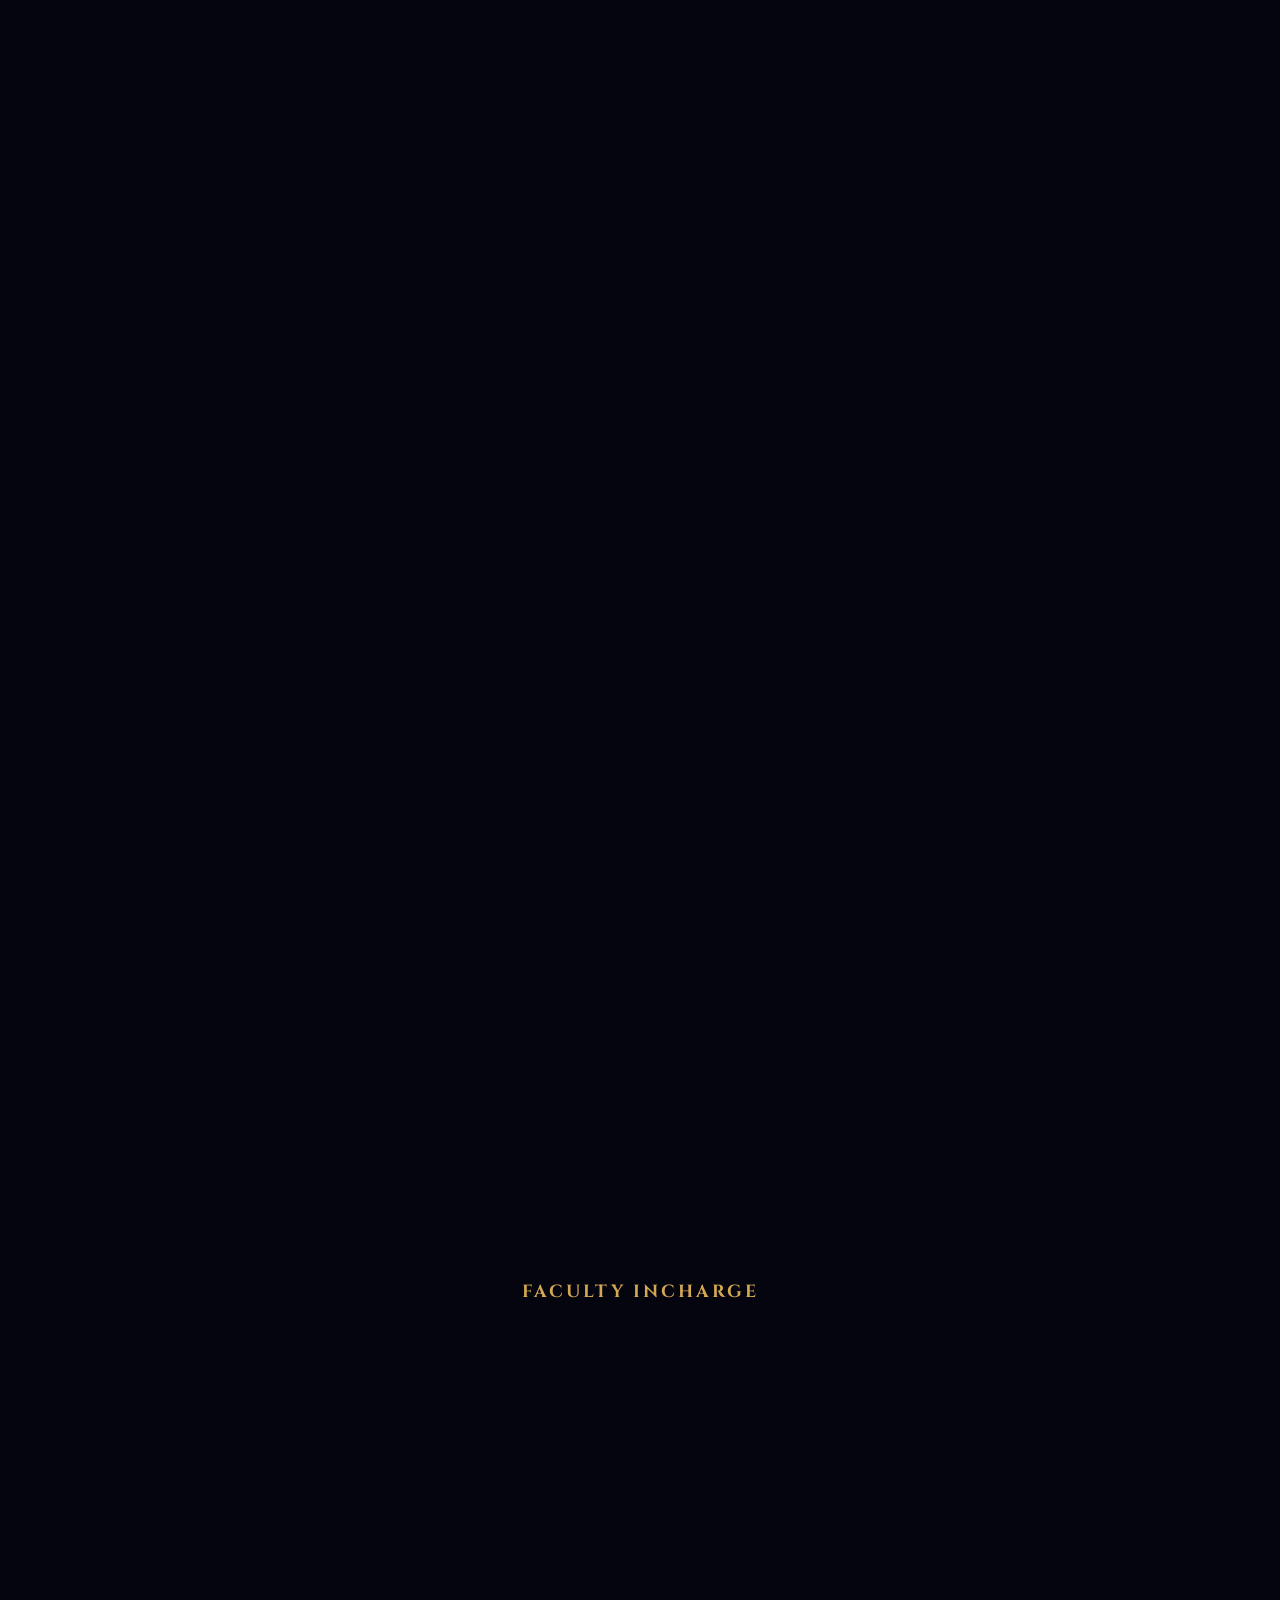
==== commit 78bc99b2: "Merge origin/main into sponsor-carousel" ====
--- a/index.html
+++ b/index.html
@@ -679,7 +679,7 @@
           <div class="team-grid team-grid-2">
 
             <div class="team-card glass-card reveal">
-              <img src="images/shoaib.jpg" alt="Shoaib Malik">
+              <img src="images/shoaib.webp" alt="Shoaib Malik">
 
               <div class="team-info">
                 <h4>Shoaib Malik</h4>
@@ -738,7 +738,7 @@
 
 
             <div class="team-card glass-card reveal">
-              <img src="images/angel.jpg">
+              <img src="images/angel.webp">
               <div class="team-info">
                 <h4>Angel</h4><span>Contributor</span>
                 <div class="team-socials"><a
@@ -759,7 +759,7 @@
             </div>
 
             <div class="team-card glass-card reveal">
-              <img src="images/ishant.jpeg">
+              <img src="images/ishant.webp">
               <div class="team-info">
                 <h4>Ishant Thakur</h4><span>Contributor</span>
                 <div class="team-socials"><a
--- a/css/styles.css
+++ b/css/styles.css
@@ -0,0 +1,3037 @@
+﻿/* ═══════════════════════════════════════════════════════
+   MURIOUS 2026 — Cinematic One-Page Styles v2
+   Full-screen animation BG + floating transparent UI
+   ═══════════════════════════════════════════════════════ */
+
+@font-face {
+  font-family: 'HarryPotter';
+  src: url('../assets/fonts/harry_p/HARRYP__.TTF') format('truetype');
+  font-weight: normal;
+  font-style: normal;
+  font-display: swap;
+}
+
+/* ════════════════════════════════════════════════════
+   PAGE LOADER
+   ════════════════════════════════════════════════════ */
+.page-loader {
+  position: fixed;
+  top: 0;
+  left: 0;
+  width: 100%;
+  height: 100%;
+  background: #050510;
+  display: flex;
+  align-items: center;
+  justify-content: center;
+  z-index: 999999;
+  transition: opacity 0.6s ease, visibility 0.6s ease;
+}
+
+.page-loader.hidden {
+  opacity: 0;
+  visibility: hidden;
+  pointer-events: none;
+}
+
+.loader-gif {
+  max-width: 286px;
+  max-height: 286px;
+}
+
+:root {
+  --bg-dark: #0a0a0f;
+  --bg-card: rgba(10, 10, 20, 0.55);
+  --bg-glass: rgba(12, 12, 25, 0.5);
+  --bg-glass-hover: rgba(18, 18, 35, 0.65);
+
+  --gold: #d4a853;
+  --gold-light: #f0d48a;
+  --gold-glow: rgba(212, 168, 83, 0.35);
+  --purple: #8b5cf6;
+  --purple-light: #a78bfa;
+  --purple-glow: rgba(139, 92, 246, 0.25);
+
+  --text: #e8e4df;
+  --text-muted: #9ca3af;
+  --text-heading: #f5f0e8;
+
+  --border: rgba(212, 168, 83, 0.12);
+  --border-hover: rgba(212, 168, 83, 0.4);
+
+  --radius: 16px;
+  --radius-sm: 10px;
+  --transition: 0.4s cubic-bezier(0.25, 0.46, 0.45, 0.94);
+
+  --font-display: 'HarryPotter', 'Cinzel Decorative', 'Cinzel', serif;
+  --font-heading: 'Cinzel', serif;
+  --font-body: 'Raleway', sans-serif;
+}
+
+*,
+*::before,
+*::after {
+  margin: 0;
+  padding: 0;
+  box-sizing: border-box;
+}
+
+html {
+  scroll-behavior: smooth;
+  scrollbar-width: thin;
+  scrollbar-color: var(--gold) var(--bg-dark);
+  cursor: none !important;
+}
+
+html::-webkit-scrollbar {
+  width: 6px;
+}
+
+html::-webkit-scrollbar-track {
+  background: var(--bg-dark);
+
+}
+
+html::-webkit-scrollbar-thumb {
+  background: var(--gold);
+  border-radius: 3px;
+
+}
+
+body {
+  font-family: var(--font-body);
+  background: url('../assets/images/Background.webp') center center / cover no-repeat fixed, #050510;
+  color: var(--text);
+  line-height: 1.7;
+  overflow-x: hidden;
+  -webkit-font-smoothing: antialiased;
+  cursor: none !important;
+}
+
+a,
+button,
+input,
+select,
+textarea {
+  cursor: none !important;
+}
+
+a {
+  text-decoration: none;
+  color: inherit;
+}
+
+img {
+  max-width: 100%;
+  display: block;
+}
+
+/* ════════════════════════════════════════════════════
+   MAGIC WAND CURSOR
+   ════════════════════════════════════════════════════ */
+.wand-cursor {
+  position: fixed;
+  top: 0;
+  left: 0;
+  width: 80px;
+  height: 80px;
+  pointer-events: none;
+  z-index: 100000;
+  transform: translate(-10%, -10%) rotate(-30deg);
+  transition: transform 0.05s ease;
+  filter: drop-shadow(0 4px 8px rgba(0, 0, 0, 0.7));
+}
+
+.wand-cursor img {
+  position: absolute;
+  top: 0;
+  left: 0;
+  width: 100%;
+  height: 100%;
+  object-fit: contain;
+  transition: opacity 0.12s ease;
+}
+
+.wand-cursor .wand-static {
+  opacity: 1;
+}
+
+.wand-cursor .wand-clicked {
+  opacity: 0;
+}
+
+.wand-cursor.casting .wand-static {
+  opacity: 0;
+}
+
+.wand-cursor.casting .wand-clicked {
+  opacity: 1;
+}
+
+.wand-cursor.casting {
+  transform: translate(-10%, -10%) rotate(-25deg) scale(1.15);
+}
+
+.wand-shadow {
+  position: fixed;
+  width: 30px;
+  height: 10px;
+  border-radius: 50%;
+  background: radial-gradient(ellipse, rgba(212, 168, 83, 0.35) 0%, transparent 70%);
+  pointer-events: none;
+  z-index: 99999;
+  transform: translate(-50%, 20px);
+  filter: blur(3px);
+  transition: opacity 0.15s;
+}
+
+.wand-trail {
+  position: fixed;
+  top: 0;
+  left: 0;
+  width: 100%;
+  height: 100%;
+  pointer-events: none;
+  z-index: 99998;
+}
+
+.sparkle-container {
+  position: fixed;
+  top: 0;
+  left: 0;
+  width: 100%;
+  height: 100%;
+  pointer-events: none;
+  z-index: 99999;
+}
+
+.sparkle {
+  position: absolute;
+  width: 6px;
+  height: 6px;
+  border-radius: 50%;
+  pointer-events: none;
+  animation: sparkleAnim 0.7s ease-out forwards;
+}
+
+@keyframes sparkleAnim {
+  0% {
+    transform: translate(0, 0) scale(1);
+    opacity: 1;
+  }
+
+  100% {
+    transform: translate(var(--sx), var(--sy)) scale(0);
+    opacity: 0;
+  }
+}
+
+
+@keyframes burstAnim {
+  0% {
+    transform: translate(-50%, -50%) scale(0.3);
+    opacity: 1;
+  }
+
+  100% {
+    transform: translate(-50%, -50%) scale(2.5);
+    opacity: 0;
+  }
+}
+
+/* 
+════════════════════════════════════════════════════
+   CINEMATIC BACKGROUND (fixed, full-screen)
+════════════════════════════════════════════════════ */
+
+.bg-sky {
+  position: absolute;
+  top: 0;
+  left: 0;
+  width: 100%;
+  height: 100%;
+  background: url('../assets/images/Background.webp') center center / cover no-repeat, radial-gradient(ellipse at 50% 30%, #1a1a3a 0%, #0a0a15 60%, #050510 100%);
+  z-index: 0;
+}
+
+.bg-vignette {
+  position: absolute;
+  top: 0;
+  left: 0;
+  width: 100%;
+  height: 100%;
+  z-index: 8;
+  background: radial-gradient(ellipse at center, transparent 40%, rgba(5, 5, 10, 0.6) 100%);
+  pointer-events: none;
+}
+
+/* ════════════════════════════════════════════════════
+   CONTENT LAYER (scrollable, above background)
+   ════════════════════════════════════════════════════ */
+.content-layer {
+  position: relative;
+  z-index: 10;
+}
+
+/* ════════════════════════════════════════════════════
+   NAVBAR
+   ════════════════════════════════════════════════════ */
+#navbar {
+  position: fixed;
+  top: 0;
+  left: 0;
+  width: 100%;
+  z-index: 1000;
+  padding: 18px 0;
+  transition: all 0.5s ease;
+}
+
+#navbar.scrolled {
+  padding: 10px 0;
+  background: rgba(10, 10, 15, 0.8);
+  backdrop-filter: blur(24px);
+  -webkit-backdrop-filter: blur(24px);
+  border-bottom: 1px solid var(--border);
+  box-shadow: 0 4px 30px rgba(0, 0, 0, 0.5);
+}
+
+.nav-container {
+  max-width: 1300px;
+  margin: 0 auto;
+  padding: 0 30px;
+  display: flex;
+  align-items: center;
+  justify-content: space-between;
+}
+
+.nav-logo {
+  font-family: var(--font-display);
+  font-size: 1.5rem;
+  font-weight: 700;
+  color: var(--gold);
+  letter-spacing: 2px;
+  transition: var(--transition);
+}
+
+.nav-logo:hover {
+  text-shadow: 0 0 20px var(--gold-glow);
+}
+
+.nav-links {
+  list-style: none;
+  display: flex;
+  gap: 8px;
+}
+
+.nav-link {
+  font-family: var(--font-heading);
+  font-size: 0.82rem;
+  font-weight: 600;
+  letter-spacing: 1.5px;
+  text-transform: uppercase;
+  color: var(--text-muted);
+  padding: 8px 16px;
+  border-radius: var(--radius-sm);
+  transition: var(--transition);
+  position: relative;
+}
+
+.nav-link::after {
+  content: '';
+  position: absolute;
+  bottom: 4px;
+  left: 50%;
+  transform: translateX(-50%);
+  width: 0;
+  height: 2px;
+  background: var(--gold);
+  transition: width 0.3s ease;
+  border-radius: 1px;
+}
+
+.nav-link:hover,
+.nav-link.active {
+  color: var(--gold);
+}
+
+.nav-link:hover::after,
+.nav-link.active::after {
+  width: 60%;
+}
+
+.nav-toggle {
+  display: none;
+  flex-direction: column;
+  gap: 5px;
+  background: none;
+  border: none;
+  cursor: none;
+  padding: 5px;
+}
+
+.nav-toggle span {
+  display: block;
+  width: 26px;
+  height: 2px;
+  background: var(--gold);
+  border-radius: 2px;
+  transition: 0.3s ease;
+}
+
+/* ════════════════════════════════════════════════════
+   HERO SECTION
+   ════════════════════════════════════════════════════ */
+.hero-section {
+  height: 100vh;
+  min-height: 600px;
+  display: flex;
+  align-items: center;
+  justify-content: center;
+  position: relative;
+  overflow: hidden;
+}
+
+.hero-castle {
+  width: clamp(220px, 55vw, 480px);
+  position: absolute;
+  left: 50%;
+  bottom: -95vh;
+  transform: translateX(-50%);
+  transform-origin: center bottom;
+  z-index: 6;
+  pointer-events: none;
+  will-change: transform;
+  transition: transform 0.85s cubic-bezier(0.4, 0, 0.2, 1);
+  -webkit-mask-image: linear-gradient(to bottom, black 85%, transparent 100%);
+  mask-image: linear-gradient(to bottom, black 85%, transparent 100%);
+}
+
+.hero-tree {
+  position: absolute;
+  bottom: -8vh;
+  height: calc(100vh + 8vh);
+  width: auto;
+  object-fit: cover;
+  object-position: bottom;
+  z-index: 10;
+  pointer-events: none;
+  will-change: transform;
+  transition: transform 0.85s cubic-bezier(0.4, 0, 0.2, 1);
+}
+
+.hero-tree-left {
+  left: 0;
+  transform: translateX(-110%);
+  transform-origin: left bottom;
+}
+
+.hero-tree-right {
+  right: 0;
+  transform: translateX(110%);
+  transform-origin: right bottom;
+}
+
+.hero-clif {
+  position: absolute;
+  bottom: -8vh;
+  z-index: 7;
+  pointer-events: none;
+  will-change: transform;
+  transition: transform 0.85s cubic-bezier(0.4, 0, 0.2, 1);
+}
+
+.hero-clif-left {
+  left: 0;
+  transform: translateX(-110%);
+  width: 31vw;
+  transform-origin: left bottom;
+}
+
+.hero-clif-right {
+  right: 0;
+  transform: translateX(110%);
+  transform-origin: right bottom;
+  width: 37vw;
+}
+
+.hero-content {
+  text-align: center;
+  padding: 0 20px;
+  position: relative;
+  z-index: 2;
+  will-change: filter, opacity;
+  transition: filter 0.85s ease, opacity 0.85s ease;
+}
+
+.hero-pre {
+  font-family: var(--font-heading);
+  font-size: 0.9rem;
+  letter-spacing: 6px;
+  text-transform: uppercase;
+  color: var(--gold);
+  margin-bottom: 16px;
+  opacity: 0;
+  animation: fadeInUp 1s 0.3s forwards;
+}
+
+.hero-title {
+  font-family: var(--font-display);
+  font-size: clamp(3.5rem, 10vw, 8rem);
+  font-weight: 900;
+  color: var(--text-heading);
+  letter-spacing: 12px;
+  line-height: 1.1;
+  text-shadow: 0 0 40px rgba(29, 23, 10, 0.314), 0 0 80px rgba(43, 35, 21, 0.1);
+  opacity: 0;
+  animation: fadeInUp 1s 0.6s forwards;
+}
+
+.hero-year {
+  display: block;
+  font-size: 0.35em;
+  letter-spacing: 20px;
+  color: var(--gold);
+  margin-top: 8px;
+}
+
+.hero-tagline {
+  font-family: var(--font-heading);
+  font-size: clamp(1rem, 2.5vw, 1.4rem);
+  color: var(--text-muted);
+  letter-spacing: 4px;
+  margin-top: 20px;
+  opacity: 0;
+  animation: fadeInUp 1s 0.9s forwards;
+}
+
+.hero-cta-group {
+  display: flex;
+  gap: 20px;
+  justify-content: center;
+  margin-top: 40px;
+  opacity: 0;
+  animation: fadeInUp 1s 1.2s forwards;
+}
+
+.scroll-indicator {
+  margin-top: 60px;
+  display: flex;
+  flex-direction: column;
+  align-items: center;
+  gap: 10px;
+  opacity: 0;
+  animation: fadeInUp 1s 1.5s forwards;
+}
+
+.scroll-indicator span {
+  font-family: var(--font-heading);
+  font-size: 0.7rem;
+  letter-spacing: 3px;
+  text-transform: uppercase;
+  color: var(--text-muted);
+}
+
+.scroll-arrow {
+  width: 20px;
+  height: 20px;
+  border-right: 2px solid var(--gold);
+  border-bottom: 2px solid var(--gold);
+  transform: rotate(45deg);
+  animation: scrollBounce 2s infinite;
+}
+
+@keyframes scrollBounce {
+
+  0%,
+  100% {
+    transform: rotate(45deg) translateY(0);
+    opacity: 1;
+  }
+
+  50% {
+    transform: rotate(45deg) translateY(8px);
+    opacity: 0.5;
+  }
+}
+
+/* ════════════════════════════════════════════════════
+   GLASS CARD (universal transparent card)
+   ════════════════════════════════════════════════════ */
+.glass-card {
+  background: var(--bg-glass);
+  backdrop-filter: blur(16px);
+  -webkit-backdrop-filter: blur(16px);
+  border: 1px solid var(--border);
+  border-radius: var(--radius);
+  transition: var(--transition);
+  position: relative;
+  overflow: hidden;
+}
+
+.glass-card::before {
+  content: '';
+  position: absolute;
+  top: 0;
+  left: 0;
+  right: 0;
+  height: 1px;
+  background: linear-gradient(90deg, transparent, rgba(212, 168, 83, 0.3), transparent);
+  opacity: 0;
+  transition: opacity 0.4s;
+}
+
+.glass-card:hover {
+  background: var(--bg-glass-hover);
+  border-color: var(--border-hover);
+  box-shadow:
+    0 8px 40px rgba(0, 0, 0, 0.4),
+    0 0 30px var(--gold-glow),
+    inset 0 0 30px rgba(212, 168, 83, 0.03);
+  transform: translateY(-6px);
+}
+
+.glass-card:hover::before {
+  opacity: 1;
+}
+
+/* ════════════════════════════════════════════════════
+   BUTTONS
+   ════════════════════════════════════════════════════ */
+.btn {
+  font-family: var(--font-heading);
+  font-size: 0.85rem;
+  font-weight: 600;
+  letter-spacing: 2px;
+  text-transform: uppercase;
+  padding: 14px 36px;
+  border-radius: var(--radius-sm);
+  border: none;
+  cursor: none;
+  transition: all 0.4s ease;
+  position: relative;
+  overflow: hidden;
+}
+
+.btn::before {
+  content: '';
+  position: absolute;
+  top: 0;
+  left: -100%;
+  width: 100%;
+  height: 100%;
+  background: linear-gradient(90deg, transparent, rgba(255, 255, 255, 0.1), transparent);
+  transition: left 0.6s ease;
+}
+
+.btn:hover::before {
+  left: 100%;
+}
+
+.btn-primary {
+  background: linear-gradient(135deg, var(--gold) 0%, #b8922e 100%);
+  color: #0a0a0f;
+  box-shadow: 0 4px 20px var(--gold-glow);
+}
+
+.btn-primary:hover {
+  transform: translateY(-3px);
+  box-shadow: 0 8px 35px var(--gold-glow);
+}
+
+.btn-outline {
+  background: rgba(212, 168, 83, 0.08);
+  color: var(--gold);
+  border: 1.5px solid var(--gold);
+}
+
+.btn-outline:hover {
+  background: rgba(212, 168, 83, 0.15);
+  transform: translateY(-3px);
+  box-shadow: 0 4px 20px var(--gold-glow);
+}
+
+.btn-full {
+  width: 100%;
+  padding: 16px;
+}
+
+.btn-text,
+.btn-magic {
+  transition: 0.4s ease;
+}
+
+.btn-magic {
+  position: absolute;
+  left: 50%;
+  top: 50%;
+  transform: translate(-50%, -50%);
+  opacity: 0;
+  white-space: nowrap;
+}
+
+.btn.submitted .btn-text {
+  opacity: 0;
+  transform: translateY(-20px);
+}
+
+.btn.submitted .btn-magic {
+  opacity: 1;
+}
+
+/* ════════════════════════════════════════════════════
+   SECTIONS (with transparent backgrounds)
+   ════════════════════════════════════════════════════ */
+.section {
+  padding: 120px 0;
+  position: relative;
+}
+
+.section::before {
+  display: none;
+}
+
+.hero-section::before {
+  display: none;
+}
+
+.section-container {
+  max-width: 1200px;
+  margin: 0 auto;
+  padding: 0 30px;
+}
+
+.section-header {
+  text-align: center;
+  margin-bottom: 70px;
+}
+
+.section-tag {
+  font-family: var(--font-heading);
+  font-size: 1.2rem;
+  /* increased size */
+  letter-spacing: 6px;
+  text-transform: uppercase;
+  color: var(--gold-light);
+  display: block;
+  margin-bottom: 12px;
+
+  text-shadow:
+    0 0 6px rgba(212, 168, 83, 0.7),
+    0 0 12px rgba(212, 168, 83, 0.5);
+}
+
+.section-title {
+  font-family: var(--font-display);
+  font-size: clamp(2rem, 5vw, 3.2rem);
+  font-weight: 700;
+  color: var(--text-heading);
+  letter-spacing: 3px;
+  text-shadow: 0 0 30px rgba(212, 168, 83, 0.15);
+}
+
+.title-ornament {
+  width: 60px;
+  height: 3px;
+  background: linear-gradient(90deg, var(--gold), var(--purple));
+  margin: 16px auto 0;
+  border-radius: 2px;
+  position: relative;
+}
+
+.title-ornament::before,
+.title-ornament::after {
+  content: '✦';
+  position: absolute;
+  top: -8px;
+  font-size: 10px;
+  color: var(--gold);
+}
+
+.title-ornament::before {
+  left: -20px;
+}
+
+.title-ornament::after {
+  right: -20px;
+}
+
+/* ════════════════════════════════════════════════════
+   ABOUT
+   ════════════════════════════════════════════════════ */
+.about-grid {
+  display: grid;
+  grid-template-columns: 1fr 1fr;
+  gap: 60px;
+  align-items: start;
+}
+
+.about-text p {
+  margin-bottom: 20px;
+  font-size: 1.05rem;
+  color: var(--text-muted);
+}
+
+.about-text .about-lead {
+  font-size: 1.2rem;
+  color: var(--text);
+}
+
+.about-text strong {
+  color: var(--gold);
+}
+
+.about-highlights {
+  display: grid;
+  grid-template-columns: 1fr 1fr;
+  gap: 20px;
+}
+
+.highlight-card {
+  padding: 28px 22px;
+  text-align: center;
+}
+
+.highlight-icon {
+  font-size: 2rem;
+  margin-bottom: 12px;
+}
+
+.highlight-card h3 {
+  font-family: var(--font-heading);
+  font-size: 1.1rem;
+  color: var(--gold);
+  margin-bottom: 8px;
+}
+
+.highlight-card p {
+  font-size: 0.85rem;
+  color: var(--text-muted);
+  line-height: 1.5;
+}
+
+/* ════════════════════════════════════════════════════
+   EVENTS
+   ════════════════════════════════════════════════════ */
+.events-grid {
+  display: grid;
+  grid-template-columns: repeat(3, 1fr);
+  gap: 80px;
+  padding: 40px 20px;
+}
+
+.event-card {
+  padding: 36px 28px;
+  overflow: visible;
+}
+
+.event-icon {
+  font-size: 2.5rem;
+  margin-bottom: 18px;
+}
+
+.event-card h3 {
+  font-family: var(--font-heading);
+  font-size: 1.2rem;
+  color: var(--text-heading);
+  margin-bottom: 8px;
+}
+
+.event-type {
+  display: inline-block;
+  font-family: var(--font-heading);
+  font-size: 0.65rem;
+  letter-spacing: 2px;
+  text-transform: uppercase;
+  color: var(--purple-light);
+  background: var(--purple-glow);
+  padding: 4px 14px;
+  border-radius: 20px;
+  margin-bottom: 14px;
+}
+
+.event-card p {
+  font-size: 0.92rem;
+  color: var(--text-muted);
+  line-height: 1.6;
+  margin-bottom: 18px;
+}
+
+.event-meta {
+  display: flex;
+  justify-content: space-between;
+  padding-top: 14px;
+  border-top: 1px solid var(--border);
+  font-size: 0.8rem;
+  color: var(--gold);
+  font-family: var(--font-heading);
+  letter-spacing: 1px;
+}
+
+/* DARK MAGIC CARD GLOW */
+
+.evt-card-img {
+  width: 100%;
+  height: 180px;
+  object-fit: cover;
+  border-radius: 12px;
+  margin-bottom: 14px;
+
+  filter: drop-shadow(0 0 10px rgba(0, 0, 0, 0.9));
+  transition: 0.4s;
+}
+
+.evt-card:hover .evt-card-img {
+  transform: scale(1.05);
+
+  filter: drop-shadow(0 0 25px rgba(0, 0, 0, 1));
+}
+
+/* SPELL GLOW */
+
+.spell-glow {
+  position: absolute;
+  inset: 0;
+
+  background: radial-gradient(circle at 50% 30%,
+      rgba(0, 0, 0, 0.9),
+      rgba(50, 0, 70, 0.5),
+      transparent 70%);
+
+  opacity: 0;
+  transition: 0.5s;
+  pointer-events: none;
+}
+
+.evt-card:hover .spell-glow {
+  opacity: 1;
+}
+
+/* DARK WIZARD HOVER */
+
+.evt-card:hover .evt-card-inner {
+
+  transform: translateY(-10px) scale(1.03);
+
+  box-shadow:
+    0 0 20px rgba(0, 0, 0, 0.9),
+    0 0 50px rgba(0, 0, 0, 0.7),
+    0 0 80px rgba(60, 0, 90, 0.6);
+}
+
+/* RUNE BORDER */
+
+.evt-card-inner::before {
+
+  content: "";
+  position: absolute;
+  inset: 0;
+
+  border-radius: 16px;
+  padding: 1px;
+
+  background: linear-gradient(120deg,
+      transparent,
+      #000000,
+      #4c1d95,
+      #000000,
+      transparent);
+
+  background-size: 300% 300%;
+
+  -webkit-mask:
+    linear-gradient(#000 0 0) content-box,
+    linear-gradient(#000 0 0);
+
+  -webkit-mask-composite: xor;
+  mask-composite: exclude;
+
+  animation: runeBorder 6s linear infinite;
+
+  opacity: 0.7;
+}
+
+@keyframes runeBorder {
+
+  0% {
+    background-position: 0% 50%;
+  }
+
+  50% {
+    background-position: 100% 50%;
+  }
+
+  100% {
+    background-position: 0% 50%;
+  }
+
+}
+
+/* MAGIC PARTICLES */
+
+.magic-particles span {
+
+  position: absolute;
+  width: 4px;
+  height: 4px;
+
+  background: #000;
+
+  border-radius: 50%;
+
+  box-shadow:
+    0 0 10px #000,
+    0 0 20px #4c1d95;
+
+  animation: particleFloat 4s infinite;
+}
+
+@keyframes particleFloat {
+
+  0% {
+    transform: translateY(0);
+    opacity: 0;
+  }
+
+  50% {
+    opacity: 1;
+  }
+
+  100% {
+    transform: translateY(-40px);
+    opacity: 0;
+  }
+
+}
+
+
+
+/* ════════════════════════════════════════════════════
+   MARAUDER'S MAP — 2D SCATTERED LAYOUT
+   ════════════════════════════════════════════════════ */
+
+@font-face {
+  font-family: 'HarryP';
+  src: url('../assets/fonts/harry_p/HARRYP__.TTF') format('truetype');
+  font-weight: normal;
+  font-style: normal;
+  font-display: swap;
+}
+
+/* ── Parchment Container ── */
+.marauder-map {
+  position: relative;
+  background:
+    url("data:image/svg+xml,%3Csvg viewBox='0 0 256 256' xmlns='http://www.w3.org/2000/svg'%3E%3Cfilter id='n'%3E%3CfeTurbulence type='fractalNoise' baseFrequency='0.85' numOctaves='4' stitchTiles='stitch'/%3E%3C/filter%3E%3Crect width='100%25' height='100%25' filter='url(%23n)' opacity='0.06'/%3E%3C/svg%3E"),
+    linear-gradient(160deg,
+      #d4b896 0%, #c9a87c 15%, #dcc8a0 30%,
+      #c4a06a 50%, #d8c09c 70%, #c9a87c 85%, #bfa070 100%);
+  border: 3px solid #8b6914;
+  border-radius: 6px;
+  padding: 50px 30px 40px;
+  margin: 0 auto;
+  max-width: 1100px;
+  box-shadow:
+    inset 0 0 80px rgba(139, 105, 20, 0.25),
+    0 10px 60px rgba(0, 0, 0, 0.5),
+    0 0 0 1px rgba(139, 105, 20, 0.3);
+  overflow: hidden;
+}
+
+.marauder-map::before {
+  content: '';
+  position: absolute;
+  inset: 0;
+  background: radial-gradient(ellipse at center, transparent 40%, rgba(101, 67, 33, 0.3) 100%);
+  pointer-events: none;
+  z-index: 1;
+}
+
+/* ── Corner Ornaments ── */
+.map-corner {
+  position: absolute;
+  width: 70px;
+  height: 70px;
+  z-index: 2;
+  opacity: 0.6;
+}
+
+.map-corner::before,
+.map-corner::after {
+  content: '';
+  position: absolute;
+  background: #5a3a1a;
+}
+
+.map-corner--tl {
+  top: 12px;
+  left: 12px;
+}
+
+.map-corner--tl::before {
+  top: 0;
+  left: 0;
+  width: 40px;
+  height: 2px;
+}
+
+.map-corner--tl::after {
+  top: 0;
+  left: 0;
+  width: 2px;
+  height: 40px;
+}
+
+.map-corner--tr {
+  top: 12px;
+  right: 12px;
+}
+
+.map-corner--tr::before {
+  top: 0;
+  right: 0;
+  width: 40px;
+  height: 2px;
+}
+
+.map-corner--tr::after {
+  top: 0;
+  right: 0;
+  width: 2px;
+  height: 40px;
+}
+
+.map-corner--bl {
+  bottom: 12px;
+  left: 12px;
+}
+
+.map-corner--bl::before {
+  bottom: 0;
+  left: 0;
+  width: 40px;
+  height: 2px;
+}
+
+.map-corner--bl::after {
+  bottom: 0;
+  left: 0;
+  width: 2px;
+  height: 40px;
+}
+
+.map-corner--br {
+  bottom: 12px;
+  right: 12px;
+}
+
+.map-corner--br::before {
+  bottom: 0;
+  right: 0;
+  width: 40px;
+  height: 2px;
+}
+
+.map-corner--br::after {
+  bottom: 0;
+  right: 0;
+  width: 2px;
+  height: 40px;
+}
+
+/* ── Compass Rose ── */
+.map-compass {
+  position: absolute;
+  top: 20px;
+  right: 30px;
+  width: 55px;
+  height: 55px;
+  z-index: 2;
+  opacity: 0.35;
+}
+
+.map-compass::before {
+  content: '✦';
+  position: absolute;
+  top: 50%;
+  left: 50%;
+  transform: translate(-50%, -50%);
+  font-size: 28px;
+  color: #5a3a1a;
+}
+
+.map-compass::after {
+  content: 'N';
+  position: absolute;
+  top: -2px;
+  left: 50%;
+  transform: translateX(-50%);
+  font-family: 'HarryP', serif;
+  font-size: 14px;
+  color: #5a3a1a;
+}
+
+/* ── Central Shield Title ── */
+.map-shield {
+  text-align: center;
+  margin: 0 auto 10px;
+  position: relative;
+  z-index: 5;
+  max-width: 280px;
+}
+
+.map-shield-inner {
+  background: linear-gradient(180deg, #7a1a1a 0%, #5c1010 100%);
+  border: 3px solid #8b6914;
+  border-radius: 8px 8px 50% 50% / 8px 8px 20% 20%;
+  padding: 20px 24px 28px;
+  box-shadow: 0 6px 25px rgba(0, 0, 0, 0.35), inset 0 1px 0 rgba(255, 255, 255, 0.15);
+  position: relative;
+}
+
+.map-shield-inner::before {
+  content: '';
+  position: absolute;
+  inset: 4px;
+  border: 1px solid rgba(212, 168, 83, 0.3);
+  border-radius: 4px 4px 50% 50% / 4px 4px 18% 18%;
+  pointer-events: none;
+}
+
+.map-shield-pre {
+  font-family: 'Cinzel', serif;
+  font-size: 0.7rem;
+  letter-spacing: 3px;
+  color: rgba(240, 212, 138, 0.7);
+  text-transform: uppercase;
+  display: block;
+  margin-bottom: 4px;
+}
+
+.map-shield-title {
+  font-family: 'HarryP', 'Cinzel Decorative', serif;
+  font-size: clamp(1.6rem, 3.5vw, 2.2rem);
+  color: #f0d48a;
+  text-shadow: 1px 1px 3px rgba(0, 0, 0, 0.4);
+  letter-spacing: 2px;
+  line-height: 1.15;
+  margin-bottom: 8px;
+}
+
+.map-oath {
+  font-family: 'Cinzel', serif;
+  font-size: 0.6rem;
+  color: rgba(240, 212, 138, 0.6);
+  letter-spacing: 2px;
+  font-style: italic;
+}
+
+/* ── Parchment Tabs ── */
+.schedule-tabs {
+  display: flex;
+  justify-content: center;
+  gap: 14px;
+  margin-bottom: 20px;
+  flex-wrap: wrap;
+  position: relative;
+  z-index: 5;
+}
+
+.schedule-tab {
+  font-family: 'Cinzel', serif;
+  font-size: 0.75rem;
+  font-weight: 600;
+  letter-spacing: 1.5px;
+  padding: 8px 20px;
+  border: 1.5px solid #8b6914;
+  border-radius: 4px;
+  background: rgba(201, 168, 124, 0.4);
+  color: #5a3a1a;
+  cursor: pointer;
+  transition: all 0.35s ease;
+  position: relative;
+  text-transform: uppercase;
+}
+
+.schedule-tab:hover {
+  background: rgba(139, 105, 20, 0.2);
+  box-shadow: 0 0 12px rgba(139, 105, 20, 0.25);
+}
+
+.schedule-tab.active {
+  background: linear-gradient(135deg, #8b6914, #a67c1e);
+  color: #f5e6c8;
+  border-color: #6b4e12;
+  font-weight: 700;
+  box-shadow: 0 3px 12px rgba(139, 105, 20, 0.4), inset 0 1px 0 rgba(255, 255, 255, 0.15);
+}
+
+/* ── SVG Dotted Paths ── */
+.map-paths {
+  position: absolute;
+  inset: 0;
+  width: 100%;
+  height: 100%;
+  z-index: 2;
+  pointer-events: none;
+}
+
+.map-route {
+  stroke: #5a3a1a;
+  stroke-width: 2.5;
+  stroke-dasharray: 8 6;
+  stroke-linecap: round;
+  fill: none;
+  opacity: 0.4;
+}
+
+.map-walker {
+  opacity: 0.6;
+}
+
+/* ── Map Locations Grid (2D scattered) ── */
+.map-locations {
+  position: relative;
+  z-index: 3;
+  display: grid;
+  grid-template-columns: 1fr 1fr;
+  gap: 28px 40px;
+  padding: 10px 0;
+  min-height: 200px;
+}
+
+/* ── Location Item ── */
+.map-loc {
+  display: flex;
+  align-items: flex-start;
+  gap: 14px;
+  opacity: 0;
+  transform: scale(0.9);
+  transition: opacity 0.5s ease, transform 0.5s ease;
+}
+
+.map-loc.map-revealed {
+  opacity: 1;
+  transform: scale(1);
+}
+
+/* Zigzag offset to look scattered */
+.map-loc--1 {
+  justify-self: start;
+}
+
+.map-loc--2 {
+  justify-self: end;
+}
+
+.map-loc--3 {
+  justify-self: start;
+  margin-left: 5%;
+}
+
+.map-loc--4 {
+  justify-self: end;
+  margin-right: 5%;
+}
+
+.map-loc--5 {
+  justify-self: center;
+  grid-column: 1 / -1;
+}
+
+/* ── Numbered Shield Marker ── */
+.map-marker {
+  flex-shrink: 0;
+  width: 42px;
+  height: 42px;
+  background: linear-gradient(180deg, #c0392b 0%, #8b1a1a 100%);
+  border: 2.5px solid #8b6914;
+  border-radius: 50% 50% 50% 0;
+  transform: rotate(-45deg);
+  display: flex;
+  align-items: center;
+  justify-content: center;
+  font-family: 'Cinzel', serif;
+  font-size: 0.75rem;
+  font-weight: 800;
+  color: #f0d48a;
+  text-shadow: 0 1px 2px rgba(0, 0, 0, 0.5);
+  box-shadow: 0 3px 10px rgba(0, 0, 0, 0.3);
+  position: relative;
+  margin-top: 4px;
+  transition: transform 0.3s ease, box-shadow 0.3s ease;
+}
+
+.map-marker span,
+.map-marker {
+  line-height: 1;
+}
+
+/* Un-rotate the text inside */
+.map-marker::after {
+  content: attr(data-num);
+}
+
+.map-loc:hover .map-marker {
+  transform: rotate(-45deg) scale(1.15);
+  box-shadow: 0 4px 16px rgba(139, 26, 26, 0.5);
+}
+
+/* ── Gold Banner Event Card ── */
+.map-card {
+  flex: 1;
+  background: linear-gradient(180deg,
+      rgba(196, 160, 106, 0.6) 0%,
+      rgba(180, 146, 90, 0.5) 100%);
+  border: 1.5px solid #8b6914;
+  border-radius: 4px;
+  padding: 14px 18px;
+  position: relative;
+  transition: all 0.3s ease;
+  max-width: 380px;
+}
+
+/* Left gold accent (like a banner ribbon) */
+.map-card::before {
+  content: '';
+  position: absolute;
+  left: 0;
+  top: 0;
+  bottom: 0;
+  width: 4px;
+  background: linear-gradient(to bottom, #d4a853, #8b6914);
+  border-radius: 4px 0 0 4px;
+}
+
+.map-card::after {
+  content: '';
+  position: absolute;
+  top: 0;
+  left: 0;
+  right: 0;
+  height: 1px;
+  background: linear-gradient(90deg, transparent, rgba(212, 168, 83, 0.5), transparent);
+}
+
+.map-loc:hover .map-card {
+  background: linear-gradient(180deg,
+      rgba(196, 160, 106, 0.75) 0%,
+      rgba(180, 146, 90, 0.65) 100%);
+  box-shadow: 0 4px 16px rgba(139, 105, 20, 0.25);
+  transform: translateY(-2px);
+}
+
+.map-card-time {
+  font-family: 'Cinzel', serif;
+  font-size: 0.68rem;
+  letter-spacing: 2.5px;
+  text-transform: uppercase;
+  color: #8b6914;
+  display: block;
+  margin-bottom: 4px;
+  font-weight: 700;
+}
+
+.map-card h4 {
+  font-family: 'HarryP', 'Cinzel Decorative', serif;
+  font-size: 1.15rem;
+  color: #3b2510;
+  margin-bottom: 4px;
+  letter-spacing: 1px;
+}
+
+.map-card p {
+  font-family: 'Raleway', sans-serif;
+  font-size: 0.82rem;
+  color: #5a3a1a;
+  line-height: 1.5;
+  margin: 0;
+}
+
+/* ── Mischief Managed Footer ── */
+.map-footer {
+  text-align: center;
+  margin-top: 30px;
+  position: relative;
+  z-index: 5;
+}
+
+.map-footer-line {
+  display: flex;
+  align-items: center;
+  justify-content: center;
+  gap: 12px;
+  margin-bottom: 10px;
+}
+
+.map-footer-line::before,
+.map-footer-line::after {
+  content: '';
+  width: 60px;
+  height: 1px;
+  background: linear-gradient(90deg, transparent, #8b6914, transparent);
+}
+
+.map-managed {
+  font-family: 'HarryP', 'Cinzel Decorative', serif;
+  font-size: clamp(1.2rem, 2.5vw, 1.8rem);
+  color: #3b2510;
+  letter-spacing: 2px;
+  opacity: 0.8;
+}
+
+/* ── Section Title Override ── */
+#schedule .section-header {
+  margin-bottom: 30px;
+}
+
+#schedule .section-title {
+  font-family: 'HarryP', 'Cinzel Decorative', serif;
+  color: var(--gold-light);
+  text-shadow: 0 0 20px rgba(212, 168, 83, 0.3);
+}
+
+/* ── Parchment unfold animation ── */
+.marauder-map {
+  animation: parchmentUnfold 0.8s ease-out both;
+  animation-play-state: paused;
+}
+
+.marauder-map.map-visible {
+  animation-play-state: running;
+}
+
+@keyframes parchmentUnfold {
+  0% {
+    opacity: 0;
+    transform: scale(0.95) rotateX(3deg);
+  }
+
+  100% {
+    opacity: 1;
+    transform: scale(1) rotateX(0deg);
+  }
+}
+
+/* ── Ink Splatters ── */
+.map-splatter {
+  position: absolute;
+  width: 6px;
+  height: 6px;
+  background: rgba(90, 58, 26, 0.15);
+  border-radius: 50%;
+  z-index: 1;
+}
+
+.map-splatter:nth-child(1) {
+  top: 15%;
+  right: 18%;
+  width: 4px;
+  height: 4px;
+}
+
+.map-splatter:nth-child(2) {
+  top: 40%;
+  left: 8%;
+  width: 8px;
+  height: 8px;
+  opacity: 0.08;
+}
+
+.map-splatter:nth-child(3) {
+  bottom: 25%;
+  right: 10%;
+  width: 5px;
+  height: 5px;
+}
+
+/* ════════════════════════════════════════════════════
+   REGISTER
+   ════════════════════════════════════════════════════ */
+.register-wrapper {
+  display: grid;
+  grid-template-columns: 1fr 1fr;
+  gap: 60px;
+  align-items: start;
+}
+
+.register-info h3 {
+  font-family: var(--font-display);
+  font-size: 1.8rem;
+  color: var(--gold);
+  margin-bottom: 16px;
+}
+
+.register-info p {
+  font-size: 1.05rem;
+  color: var(--text-muted);
+  margin-bottom: 28px;
+}
+
+.register-perks {
+  list-style: none;
+}
+
+.register-perks li {
+  font-size: 0.95rem;
+  color: var(--text);
+  padding: 10px 0;
+  border-bottom: 1px solid rgba(255, 255, 255, 0.04);
+  transition: 0.3s ease;
+}
+
+.register-perks li:hover {
+  padding-left: 10px;
+  color: var(--gold);
+}
+
+.register-form,
+.contact-form {
+  display: flex;
+  flex-direction: column;
+  gap: 22px;
+  padding: 36px;
+}
+
+.form-group {
+  display: flex;
+  flex-direction: column;
+  gap: 8px;
+}
+
+.form-group label {
+  font-family: var(--font-heading);
+  font-size: 0.78rem;
+  letter-spacing: 2px;
+  text-transform: uppercase;
+  color: var(--gold);
+}
+
+.form-group input,
+.form-group select,
+.form-group textarea {
+  font-family: var(--font-body);
+  font-size: 0.95rem;
+  padding: 14px 18px;
+  background: rgba(10, 10, 20, 0.5);
+  border: 1px solid var(--border);
+  border-radius: var(--radius-sm);
+  color: var(--text);
+  transition: var(--transition);
+  outline: none;
+  cursor: none;
+}
+
+.form-group input::placeholder,
+.form-group textarea::placeholder {
+  color: rgba(156, 163, 175, 0.5);
+}
+
+.form-group input:focus,
+.form-group select:focus,
+.form-group textarea:focus {
+  border-color: var(--gold);
+  box-shadow: 0 0 20px var(--gold-glow);
+  background: rgba(10, 10, 20, 0.7);
+}
+
+.form-group select {
+  cursor: none;
+  appearance: none;
+  background-image: url("data:image/svg+xml;charset=UTF-8,%3csvg xmlns='http://www.w3.org/2000/svg' viewBox='0 0 24 24' fill='none' stroke='%23d4a853' stroke-width='2' stroke-linecap='round' stroke-linejoin='round'%3e%3cpolyline points='6 9 12 15 18 9'%3e%3c/polyline%3e%3c/svg%3e");
+  background-repeat: no-repeat;
+  background-position: right 14px center;
+  background-size: 16px;
+}
+
+.form-group select option {
+  background: var(--bg-dark);
+  color: var(--text);
+}
+
+.form-group textarea {
+  resize: vertical;
+  min-height: 120px;
+}
+
+.form-group input.invalid,
+.form-group select.invalid,
+.form-group textarea.invalid {
+  border-color: #ef4444;
+  box-shadow: 0 0 15px rgba(239, 68, 68, 0.2);
+}
+
+/* ════════════════════════════════════════════════════
+   REGISTRATION SECTION
+   ════════════════════════════════════════════════════ */
+.register-content {
+  max-width: 560px;
+  margin: 0 auto;
+  position: relative;
+}
+
+.register-form {
+  position: relative;
+}
+
+/* Fee Display */
+.fee-display {
+  display: flex;
+  align-items: center;
+  justify-content: space-between;
+  padding: 18px 24px;
+  border-radius: var(--radius-sm);
+  background: linear-gradient(135deg, rgba(212, 168, 83, 0.08) 0%, rgba(139, 92, 246, 0.06) 100%);
+  border: 1px solid rgba(212, 168, 83, 0.25);
+  animation: feeSlideIn 0.4s ease forwards;
+}
+
+.fee-label {
+  font-family: var(--font-heading);
+  font-size: 0.82rem;
+  letter-spacing: 2px;
+  text-transform: uppercase;
+  color: var(--text-muted);
+}
+
+.fee-amount {
+  font-family: var(--font-display);
+  font-size: 1.8rem;
+  font-weight: 700;
+  color: var(--gold);
+  text-shadow: 0 0 20px var(--gold-glow);
+  animation: feePulse 2s ease-in-out infinite;
+}
+
+@keyframes feeSlideIn {
+  from {
+    opacity: 0;
+    transform: translateY(10px);
+  }
+
+  to {
+    opacity: 1;
+    transform: translateY(0);
+  }
+}
+
+@keyframes feePulse {
+
+  0%,
+  100% {
+    text-shadow: 0 0 20px var(--gold-glow);
+  }
+
+  50% {
+    text-shadow: 0 0 35px var(--gold-glow), 0 0 60px rgba(212, 168, 83, 0.15);
+  }
+}
+
+/* Loading Overlay */
+.reg-loading-overlay {
+  position: absolute;
+  inset: 0;
+  background: rgba(10, 10, 20, 0.88);
+  backdrop-filter: blur(8px);
+  -webkit-backdrop-filter: blur(8px);
+  border-radius: var(--radius);
+  display: none;
+  flex-direction: column;
+  align-items: center;
+  justify-content: center;
+  gap: 18px;
+  z-index: 20;
+}
+
+.reg-loading-overlay.active {
+  display: flex;
+}
+
+.reg-loading-overlay span {
+  font-family: var(--font-heading);
+  font-size: 0.85rem;
+  letter-spacing: 2px;
+  text-transform: uppercase;
+  color: var(--gold);
+}
+
+.reg-spinner {
+  width: 44px;
+  height: 44px;
+  border: 3px solid rgba(212, 168, 83, 0.15);
+  border-top-color: var(--gold);
+  border-radius: 50%;
+  animation: regSpin 0.8s linear infinite;
+}
+
+@keyframes regSpin {
+  to {
+    transform: rotate(360deg);
+  }
+}
+
+/* Success / Error Messages */
+.reg-message {
+  display: none;
+  align-items: center;
+  gap: 16px;
+  margin-top: 20px;
+  padding: 20px 24px;
+  border-radius: var(--radius-sm);
+  animation: msgSlideIn 0.5s ease forwards;
+}
+
+.reg-message.active {
+  display: flex;
+}
+
+.reg-msg-icon {
+  font-size: 1.8rem;
+  flex-shrink: 0;
+}
+
+.reg-message strong {
+  font-family: var(--font-heading);
+  font-size: 0.9rem;
+  letter-spacing: 1.5px;
+  display: block;
+  margin-bottom: 4px;
+}
+
+.reg-message p {
+  font-size: 0.88rem;
+  color: var(--text-muted);
+  margin: 0;
+}
+
+.reg-message--success {
+  background: rgba(34, 197, 94, 0.08);
+  border: 1px solid rgba(34, 197, 94, 0.3);
+}
+
+.reg-message--success strong {
+  color: #22c55e;
+}
+
+.reg-message--success .reg-msg-icon {
+  color: #22c55e;
+}
+
+.reg-message--error {
+  background: rgba(239, 68, 68, 0.08);
+  border: 1px solid rgba(239, 68, 68, 0.3);
+}
+
+.reg-message--error strong {
+  color: #ef4444;
+}
+
+.reg-message--error .reg-msg-icon {
+  color: #ef4444;
+}
+
+@keyframes msgSlideIn {
+  from {
+    opacity: 0;
+    transform: translateY(12px);
+  }
+
+  to {
+    opacity: 1;
+    transform: translateY(0);
+  }
+}
+
+/* ════════════════════════════════════════════════════
+   SPONSORS
+   ════════════════════════════════════════════════════ */
+.sponsors-tier {
+  margin-bottom: 50px;
+  text-align: center;
+}
+
+.tier-title {
+  font-family: var(--font-heading);
+  font-size: 1rem;
+  letter-spacing: 3px;
+  text-transform: uppercase;
+  color: var(--gold);
+  margin-bottom: 28px;
+}
+
+.sponsors-grid {
+  display: flex;
+  justify-content: center;
+  gap: 24px;
+  flex-wrap: wrap;
+}
+
+.sponsor-card {
+  padding: 36px 48px;
+  position: relative;
+}
+
+/* .sponsor-card {
+  padding: 20px 30px;
+  position: relative;
+}
+
+.sponsors-grid-title .sponsor-card {
+  padding: 48px 80px;
+  font-size: 1.4rem;
+}
+.sponsor-card img {
+  width: 100px;
+  height: auto;
+  max-height: 90px;
+  object-fit: contain;
+  display: block;
+}
+/* === CLEAN SPONSOR CAROUSEL === */
+
+.sponsors-carousel {
+  width: 100%;
+  overflow: hidden;
+  position: relative;
+  padding: 30px 0;
+}
+
+.sponsors-track {
+  display: flex;
+  gap: 30px;
+  width: max-content;
+  /* VERY IMPORTANT */
+  animation: scrollSponsors 25s linear infinite;
+  will-change: transform;
+}
+
+.sponsors-track:hover {
+  animation-play-state: paused;
+}
+
+/* .sponsor-card {
+  min-width: 140px;
+  flex: 0 0 auto;
+  display: flex;
+  justify-content: center;
+  align-items: center;
+} */
+.sponsor-card {
+  width: 220px;
+  /* fixed width */
+  height: 180px;
+  /* fixed height */
+  flex: 0 0 auto;
+  display: flex;
+  flex-direction: column;
+  justify-content: center;
+  align-items: center;
+  text-align: center;
+}
+
+/* .sponsor-card img {
+  width: 100px;
+  height: auto;
+  max-height: 70px;
+  object-fit: contain;
+} */
+.sponsor-card img {
+  max-width: 120px;
+  max-height: 70px;
+  object-fit: contain;
+}
+
+/* Infinite smooth animation */
+@keyframes scrollSponsors {
+  from {
+    transform: translateX(0);
+  }
+
+  to {
+    transform: translateX(-50%);
+  }
+}
+
+
+.sponsors-grid-gold .sponsor-card {
+  padding: 36px 56px;
+  font-size: 1.1rem;
+}
+
+.sponsors-grid-silver .sponsor-card {
+  padding: 28px 40px;
+  font-size: 0.95rem;
+}
+
+.sponsor-card span {
+  position: relative;
+  z-index: 2;
+  font-family: var(--font-heading);
+  font-weight: 600;
+  color: var(--text-heading);
+  letter-spacing: 2px;
+}
+
+.sponsor-glow {
+  position: absolute;
+  top: 50%;
+  left: 50%;
+  transform: translate(-50%, -50%);
+  width: 60px;
+  height: 60px;
+  background: radial-gradient(circle, var(--gold-glow), transparent 70%);
+  border-radius: 50%;
+  opacity: 0;
+  transition: all 0.5s ease;
+  z-index: 1;
+}
+
+.sponsor-card:hover .sponsor-glow {
+  width: 200px;
+  height: 200px;
+  opacity: 1;
+}
+
+/* ════════════════════════════════════════════════════
+   CONTACT
+   ════════════════════════════════════════════════════ */
+.contact-grid {
+  display: grid;
+  grid-template-columns: 1fr 1fr;
+  gap: 60px;
+  align-items: start;
+}
+
+.contact-info h3 {
+  font-family: var(--font-display);
+  font-size: 1.8rem;
+  color: var(--gold);
+  margin-bottom: 12px;
+}
+
+.contact-info>p {
+  font-size: 1rem;
+  color: var(--text-muted);
+  margin-bottom: 32px;
+}
+
+.contact-details {
+  display: flex;
+  flex-direction: column;
+  gap: 24px;
+  margin-bottom: 36px;
+}
+
+.contact-item {
+  display: flex;
+  align-items: start;
+  gap: 16px;
+}
+
+.contact-icon {
+  font-size: 1.5rem;
+  margin-top: 2px;
+}
+
+.contact-item strong {
+  font-family: var(--font-heading);
+  font-size: 0.85rem;
+  letter-spacing: 1.5px;
+  color: var(--text-heading);
+  display: block;
+  margin-bottom: 4px;
+}
+
+.contact-item p {
+  font-size: 0.92rem;
+  color: var(--text-muted);
+}
+
+.social-links {
+  display: flex;
+  gap: 16px;
+}
+
+.social-link {
+  display: flex;
+  align-items: center;
+  justify-content: center;
+  width: 46px;
+  height: 46px;
+  border-radius: 50%;
+  border: 1px solid var(--border);
+  color: var(--text-muted);
+  transition: var(--transition);
+}
+
+.social-link:hover {
+  color: var(--gold);
+  border-color: var(--gold);
+  transform: translateY(-3px);
+  box-shadow: 0 6px 20px var(--gold-glow);
+}
+
+/* ════════════════════════════════════════════════════
+   FOOTER
+   ════════════════════════════════════════════════════ */
+.footer {
+  position: relative;
+  padding: 50px 30px 30px;
+}
+
+.footer::before {
+  content: '';
+  position: absolute;
+  top: 0;
+  left: 0;
+  width: 100%;
+  height: 100%;
+  background: rgba(5, 5, 10, 0.75);
+  backdrop-filter: blur(6px);
+  z-index: -1;
+}
+
+.footer-content {
+  max-width: 1200px;
+  margin: 0 auto;
+  text-align: center;
+}
+
+.footer-logo {
+  font-family: var(--font-display);
+  font-size: 1.3rem;
+  font-weight: 700;
+  color: var(--gold);
+  letter-spacing: 2px;
+}
+
+.footer-brand p {
+  font-size: 0.85rem;
+  color: var(--text-muted);
+  margin-top: 6px;
+}
+
+.footer-links {
+  display: flex;
+  justify-content: center;
+  gap: 28px;
+  margin: 28px 0;
+  flex-wrap: wrap;
+}
+
+.footer-links a {
+  font-family: var(--font-heading);
+  font-size: 0.78rem;
+  letter-spacing: 1.5px;
+  text-transform: uppercase;
+  color: var(--text-muted);
+  transition: color 0.3s ease;
+}
+
+.footer-links a:hover {
+  color: var(--gold);
+}
+
+.footer-copy {
+  font-size: 0.8rem;
+  color: rgba(156, 163, 175, 0.5);
+}
+
+/* ════════════════════════════════════════════════════
+   FEATURED EVENT (HackVortex)
+   ════════════════════════════════════════════════════ */
+.featured-event {
+  padding: 48px;
+  margin-bottom: 48px;
+  border: 1px solid var(--gold-glow);
+  background: rgba(212, 168, 83, 0.04);
+}
+
+.featured-event-content h3 {
+  font-family: var(--font-display);
+  font-size: 2rem;
+  color: var(--gold);
+  margin-bottom: 12px;
+}
+
+.featured-event-content p {
+  font-size: 1.05rem;
+  color: var(--text-muted);
+  margin-bottom: 12px;
+  line-height: 1.7;
+}
+
+.featured-event-content strong {
+  color: var(--gold-light);
+}
+
+.featured-sub {
+  font-style: italic;
+  color: var(--text) !important;
+}
+
+.featured-type {
+  background: linear-gradient(135deg, var(--gold), #b8922e) !important;
+  color: #0a0a0f !important;
+  font-weight: 700 !important;
+}
+
+.events-grid-small {
+  grid-template-columns: repeat(2, 1fr) !important;
+  max-width: 700px;
+  margin: 0 auto;
+}
+
+/* ════════════════════════════════════════════════════
+   SPONSORS
+   ════════════════════════════════════════════════════ */
+.sponsors-tier {
+  margin-bottom: 50px;
+  text-align: center;
+}
+
+.tier-title {
+  font-family: var(--font-heading);
+  font-size: 1rem;
+  letter-spacing: 3px;
+  text-transform: uppercase;
+  color: var(--gold);
+  margin-bottom: 28px;
+}
+
+.sponsors-grid {
+  display: flex;
+  justify-content: center;
+  gap: 28px;
+  flex-wrap: wrap;
+}
+
+.sponsor-card {
+  padding: 28px 36px;
+  display: flex;
+  flex-direction: column;
+  align-items: center;
+  gap: 14px;
+  min-width: 180px;
+  position: relative;
+}
+
+.sponsor-img {
+  width: 80px;
+  height: 80px;
+  object-fit: contain;
+  border-radius: 12px;
+  filter: brightness(0.9);
+  transition: var(--transition);
+}
+
+.sponsor-card:hover .sponsor-img {
+  filter: brightness(1.1);
+  transform: scale(1.08);
+}
+
+.sponsor-card span {
+  font-family: var(--font-heading);
+  font-weight: 600;
+  color: var(--text-heading);
+  letter-spacing: 2px;
+  font-size: 0.9rem;
+  position: relative;
+  z-index: 2;
+}
+
+.sponsor-glow {
+  position: absolute;
+  top: 50%;
+  left: 50%;
+  transform: translate(-50%, -50%);
+  width: 60px;
+  height: 60px;
+  background: radial-gradient(circle, var(--gold-glow), transparent 70%);
+  border-radius: 50%;
+  opacity: 0;
+  transition: all 0.5s ease;
+  z-index: 1;
+}
+
+.sponsor-card:hover .sponsor-glow {
+  width: 200px;
+  height: 200px;
+  opacity: 1;
+}
+
+/* ════════════════════════════════════════════════════
+   SCROLL REVEAL
+   ════════════════════════════════════════════════════ */
+.reveal {
+  opacity: 0;
+  transform: translateY(40px);
+  transition: opacity 0.8s ease, transform 0.8s ease;
+}
+
+.reveal.active {
+  opacity: 1;
+  transform: translateY(0);
+}
+
+.events-grid .event-card.reveal.active:nth-child(1) {
+  transition-delay: 0s;
+}
+
+.events-grid .event-card.reveal.active:nth-child(2) {
+  transition-delay: 0.1s;
+}
+
+.events-grid .event-card.reveal.active:nth-child(3) {
+  transition-delay: 0.2s;
+}
+
+.events-grid .event-card.reveal.active:nth-child(4) {
+  transition-delay: 0.3s;
+}
+
+.events-grid .event-card.reveal.active:nth-child(5) {
+  transition-delay: 0.4s;
+}
+
+.events-grid .event-card.reveal.active:nth-child(6) {
+  transition-delay: 0.5s;
+}
+
+@keyframes fadeInUp {
+  from {
+    opacity: 0;
+    transform: translateY(30px);
+  }
+
+  to {
+    opacity: 1;
+    transform: translateY(0);
+  }
+}
+
+/* ════════════════════════════════════════════════════
+   EVENT SCROLL GALLERY
+   ════════════════════════════════════════════════════ */
+.event-scroll-container {
+  height: 1200vh;
+}
+
+@media (max-width:768px) {
+  .event-scroll-container {
+    height: auto;
+  }
+}
+
+.event-sticky-viewport {
+  position: sticky;
+  top: 0;
+  height: 100vh;
+  width: 100%;
+  overflow: hidden;
+  /* background: radial-gradient(ellipse at center, rgba(10, 10, 20, 0.92) 0%, rgba(5, 5, 10, 0.96) 70%); */
+}
+
+.evt-section-label {
+  position: absolute;
+  top: 30px;
+  left: 40px;
+  font-family: var(--font-heading);
+  font-size: 0.75rem;
+  letter-spacing: 3px;
+  text-transform: uppercase;
+  color: var(--gold);
+  z-index: 20;
+  opacity: 0.7;
+}
+
+.event-card-gallery {
+  position: absolute;
+  inset: 0;
+  display: flex;
+  align-items: center;
+  justify-content: center;
+  transform: scale(1.1);
+}
+
+.evt-card {
+  position: absolute;
+  width: 280px;
+  height: 380px;
+  border-radius: var(--radius);
+  overflow: hidden;
+  will-change: transform, opacity;
+  backface-visibility: hidden;
+}
+
+.evt-card-inner {
+  width: 100%;
+  height: 100%;
+  display: flex;
+  flex-direction: column;
+  align-items: center;
+  justify-content: center;
+  gap: 20px;
+  padding: 30px;
+  background: var(--bg-glass);
+  border: 1px solid var(--border);
+  border-radius: var(--radius);
+  position: relative;
+  overflow: hidden;
+  box-shadow: 0 30px 80px rgba(0, 0, 0, 0.6);
+}
+
+.evt-card-inner::after {
+  content: '';
+  position: absolute;
+  inset: 0;
+  background: radial-gradient(circle at 50% 30%, var(--gold-glow) 0%, transparent 60%);
+  opacity: 0.3;
+  pointer-events: none;
+}
+
+.evt-card-icon {
+  font-size: 4rem;
+  filter: drop-shadow(0 4px 20px rgba(212, 168, 83, 0.4));
+  position: relative;
+  z-index: 2;
+}
+
+.evt-card-label {
+  position: relative;
+  z-index: 2;
+  font-family: var(--font-heading);
+  font-weight: 700;
+  font-size: 1.15rem;
+  text-transform: uppercase;
+  letter-spacing: 0.05em;
+  line-height: 1.3;
+  text-align: center;
+  color: var(--text-heading);
+  text-shadow: 0 2px 15px rgba(0, 0, 0, 0.8);
+}
+
+/* ── Text panel ── */
+.evt-text-panel {
+  position: absolute;
+  bottom: 100px;
+  left: 60px;
+  max-width: 400px;
+  z-index: 10;
+  will-change: transform, opacity;
+}
+
+.evt-text-type {
+  display: inline-block;
+  font-family: var(--font-heading);
+  font-size: 0.65rem;
+  letter-spacing: 2px;
+  text-transform: uppercase;
+  color: var(--purple-light);
+  background: var(--purple-glow);
+  padding: 4px 14px;
+  border-radius: 20px;
+  margin-bottom: 10px;
+}
+
+.evt-text-panel h2 {
+  font-family: var(--font-display);
+  font-weight: 700;
+  font-size: 2rem;
+  text-transform: uppercase;
+  letter-spacing: 0.04em;
+  margin-bottom: 14px;
+  color: var(--gold);
+  text-shadow: 0 0 30px var(--gold-glow);
+}
+
+.evt-text-panel p {
+  font-family: var(--font-body);
+  font-weight: 400;
+  font-size: 0.92rem;
+  line-height: 1.75;
+  color: var(--text-muted);
+}
+
+/* ── Card counter ── */
+.evt-card-counter {
+  position: absolute;
+  top: 30px;
+  right: 40px;
+  z-index: 20;
+  font-family: var(--font-heading);
+  font-size: 1.1rem;
+  letter-spacing: 0.1em;
+  color: rgba(255, 255, 255, 0.5);
+}
+
+.evt-card-counter .evt-current {
+  color: var(--gold);
+  font-size: 1.6rem;
+  font-weight: 700;
+}
+
+/* ── Dot indicators ── */
+.evt-dot-indicators {
+  position: absolute;
+  right: 30px;
+  top: 50%;
+  transform: translateY(-50%);
+  z-index: 20;
+  display: flex;
+  flex-direction: column;
+  gap: 10px;
+}
+
+.evt-dot {
+  width: 10px;
+  height: 10px;
+  border-radius: 50%;
+  background: rgba(255, 255, 255, 0.2);
+  transition: background 0.3s, transform 0.3s;
+  cursor: pointer;
+}
+
+.evt-dot.active {
+  background: var(--gold);
+  transform: scale(1.3);
+  box-shadow: 0 0 10px var(--gold-glow);
+}
+
+/* ── Bottom progress bar ── */
+.evt-bottom-bar {
+  position: absolute;
+  bottom: 30px;
+  left: 50%;
+  transform: translateX(-50%);
+  width: 200px;
+  z-index: 20;
+}
+
+.evt-progress-track {
+  width: 100%;
+  height: 4px;
+  background: rgba(255, 255, 255, 0.12);
+  border-radius: 2px;
+  overflow: hidden;
+}
+
+.evt-progress-fill {
+  height: 100%;
+  width: 0%;
+  background: linear-gradient(90deg, var(--gold), var(--purple));
+  border-radius: 2px;
+  transition: width 0.1s ease;
+}
+
+/* ── Gallery responsive ── */
+@media (max-width: 768px) {
+  .evt-card {
+    width: 200px;
+    height: 270px;
+    border-radius: 14px;
+  }
+
+  .evt-card-icon {
+    font-size: 2.8rem;
+  }
+
+  .evt-card-label {
+    font-size: 0.85rem;
+  }
+
+  .evt-text-panel {
+    left: 20px;
+    bottom: 85px;
+    max-width: 220px;
+  }
+
+  .evt-text-panel h2 {
+    font-size: 1.3rem;
+  }
+
+  .evt-text-panel p {
+    font-size: 0.78rem;
+  }
+
+  .evt-dot-indicators {
+    right: 14px;
+  }
+
+  .evt-bottom-bar {
+    width: 150px;
+  }
+
+  .evt-section-label {
+    left: 20px;
+    font-size: 0.65rem;
+  }
+
+  .event-scroll-container {
+    height: 1200vh;
+  }
+
+  @media (max-width:768px) {
+    .event-scroll-container {
+      height: 850vh;
+    }
+  }
+}
+
+/* ════════════════════════════════════════════════════
+   RESPONSIVE
+   ════════════════════════════════════════════════════ */
+@media (max-width: 1024px) {
+  .events-grid {
+    grid-template-columns: repeat(2, 1fr);
+  }
+}
+
+@media (max-width: 768px) {
+
+  /* Hide wand on touch devices */
+  .wand-cursor,
+  .wand-shadow,
+  .wand-trail {
+    display: none;
+  }
+
+  html,
+  body,
+  a,
+  button,
+  input,
+  select,
+  textarea {
+    cursor: auto !important;
+  }
+
+  .nav-toggle {
+    display: flex;
+  }
+
+  .nav-links {
+    position: fixed;
+    top: 0;
+    right: -100%;
+    width: 280px;
+    height: 100vh;
+    flex-direction: column;
+    background: rgba(10, 10, 15, 0.97);
+    backdrop-filter: blur(20px);
+    padding: 80px 30px 30px;
+    gap: 4px;
+    transition: right 0.4s ease;
+    border-left: 1px solid var(--border);
+  }
+
+  .nav-links.open {
+    right: 0;
+  }
+
+  .nav-link {
+    padding: 14px 16px;
+    font-size: 0.9rem;
+  }
+
+  .nav-toggle.active span:nth-child(1) {
+    transform: rotate(45deg) translate(5px, 5px);
+  }
+
+  .nav-toggle.active span:nth-child(2) {
+    opacity: 0;
+  }
+
+  .nav-toggle.active span:nth-child(3) {
+    transform: rotate(-45deg) translate(5px, -5px);
+  }
+
+  .section {
+    padding: 80px 0;
+  }
+
+  .about-grid,
+  .register-wrapper,
+  .contact-grid {
+    grid-template-columns: 1fr;
+    gap: 40px;
+  }
+
+  .events-grid {
+    grid-template-columns: 1fr;
+  }
+
+  .hero-cta-group {
+    flex-direction: column;
+    align-items: center;
+    gap: 14px;
+  }
+
+  .hero-title {
+    letter-spacing: 4px;
+  }
+
+  .hero-year {
+    letter-spacing: 10px;
+  }
+
+  /* Castle positioning for tablet */
+  .hero-castle {
+    width: clamp(180px, 50vw, 400px);
+    bottom: -85vh;
+  }
+
+  /* Trees positioning for tablet */
+  .hero-tree {
+    bottom: -5vh;
+  }
+
+  .hero-tree-left,
+  .hero-tree-right {
+    width: 25vw;
+    max-width: 200px;
+    display: none;
+  }
+
+  /* Cliffs (rocks) positioning for tablet */
+  .hero-clif {
+    bottom: -5vh;
+  }
+
+  .hero-clif-left {
+    width: 28vw;
+  }
+
+  .hero-clif-right {
+    width: 32vw;
+  }
+
+  /* Marauder's Map responsive — 2D grid */
+  .marauder-map {
+    padding: 40px 18px 35px;
+    margin: 0 -10px;
+  }
+
+  .map-shield-title {
+    font-size: clamp(1.4rem, 4vw, 1.8rem);
+  }
+
+  .map-corner {
+    width: 45px;
+    height: 45px;
+  }
+
+  .map-corner::before {
+    width: 25px !important;
+  }
+
+  .map-corner::after {
+    height: 25px !important;
+  }
+
+  .map-compass {
+    display: none;
+  }
+
+  .map-locations {
+    grid-template-columns: 1fr;
+    gap: 20px;
+  }
+
+  .map-loc--1,
+  .map-loc--2,
+  .map-loc--3,
+  .map-loc--4,
+  .map-loc--5 {
+    justify-self: stretch;
+    margin: 0;
+  }
+
+  .map-paths {
+    display: none;
+  }
+
+  .schedule-tabs {
+    flex-direction: column;
+    align-items: center;
+  }
+
+  .schedule-tab {
+    width: 100%;
+    max-width: 320px;
+    text-align: center;
+  }
+
+  .sponsor-card {
+    padding: 24px 32px !important;
+  }
+
+  .register-form,
+  .contact-form {
+    padding: 24px;
+  }
+}
+
+@media (max-width: 480px) {
+  .hero-pre {
+    font-size: 0.7rem;
+    letter-spacing: 3px;
+  }
+
+  /* Tagline Readability Correction */
+
+  .hero-tagline {
+    color: #F2EAD3;
+  }
+
+  /* Castle positioning for mobile */
+  .hero-castle {
+    width: clamp(160px, 100vw, 320px);
+    bottom: -80vh;
+  }
+
+  /* Trees positioning for mobile */
+  .hero-tree {
+    bottom: -3vh;
+  }
+
+  .hero-tree-left,
+  .hero-tree-right {
+    width: 50vw;
+    max-width: 400px;
+    display: none;
+
+  }
+
+  /* Cliffs (rocks) positioning for mobile */
+  .hero-clif {
+    bottom: -3vh;
+  }
+
+  .hero-clif-left {
+    width: 40vw;
+  }
+
+  .hero-clif-right {
+    width: 45vw;
+  }
+
+  .section-container {
+    padding: 0 16px;
+  }
+
+  .about-highlights {
+    grid-template-columns: 1fr;
+  }
+
+  .sponsors-grid {
+    flex-direction: column;
+    align-items: center;
+  }
+
+  /* Marauder's Map — small mobile */
+  .marauder-map {
+    padding: 30px 12px 25px;
+  }
+
+  .map-shield-title {
+    font-size: 1.3rem;
+  }
+
+  .map-shield-inner {
+    padding: 14px 16px 20px;
+  }
+
+  .map-oath {
+    font-size: 0.55rem;
+    letter-spacing: 1.5px;
+  }
+
+  .map-card {
+    padding: 12px 14px;
+  }
+
+  .map-marker {
+    width: 36px;
+    height: 36px;
+    font-size: 0.65rem;
+  }
+
+  .map-managed {
+    font-size: 1.1rem;
+  }
+}
+
+/* =================================
+TEAM SECTION
+================================= */
+
+.team-category-title {
+  font-family: var(--font-heading);
+  font-size: 1.1rem;
+  letter-spacing: 3px;
+  text-transform: uppercase;
+  color: var(--gold);
+  text-align: center;
+  margin: 60px 0 40px;
+}
+
+/* grid */
+
+.team-grid {
+  display: grid;
+  gap: 30px;
+  justify-content: center;
+  justify-items: center;
+  align-items: stretch;
+  margin-top: 30px;
+}
+
+.team-grid-1 {
+  grid-template-columns: 280px;
+}
+
+.team-grid-2 {
+  grid-template-columns: repeat(2, 280px);
+}
+
+.team-grid-3 {
+  grid-template-columns: repeat(3, 260px);
+}
+
+.team-grid-4 {
+  grid-template-columns: repeat(4, 240px);
+}
+
+/* card */
+
+.team-card {
+  overflow: hidden;
+  text-align: center;
+  padding-bottom: 15px;
+  max-width: 280px;
+  width: 100%;
+  display: flex;
+  flex-direction: column;
+}
+
+.team-card img {
+  width: 100%;
+  height: 250px;
+  object-fit: cover;
+  object-position: top;
+  transition: 0.4s;
+  border-bottom: 1px solid var(--border);
+  flex-shrink: 0;
+}
+
+.team-card:hover img {
+  transform: scale(1.05);
+}
+
+/* info */
+
+.team-info {
+  padding: 18px;
+  margin-top: auto;
+}
+
+.team-info h4 {
+  font-family: var(--font-heading);
+  font-size: 1rem;
+  color: var(--text-heading);
+  margin-bottom: 4px;
+}
+
+.team-info span {
+  font-size: 0.8rem;
+  letter-spacing: 1px;
+  color: var(--text-muted);
+  display: block;
+  margin-bottom: 12px;
+}
+
+/* socials */
+
+.team-socials {
+  display: flex;
+  justify-content: center;
+  gap: 12px;
+}
+
+.team-socials a {
+  color: var(--text-muted);
+  font-size: 1.2rem;
+  transition: 0.3s;
+}
+
+.team-socials a:hover {
+  color: var(--gold);
+  transform: translateY(-2px);
+}
+
+@media (max-width: 900px) {
+
+  .team-grid-4 {
+    grid-template-columns: repeat(2, 260px);
+  }
+
+  .team-grid-3 {
+    grid-template-columns: repeat(2, 260px);
+  }
+
+}
+
+@media (max-width: 600px) {
+
+  .team-grid-4,
+  .team-grid-3,
+  .team-grid-2 {
+    grid-template-columns: 260px;
+  }
+
+
+}
+
+.team-card:hover {
+  box-shadow:
+    0 10px 40px rgba(0, 0, 0, 0.5),
+    0 0 25px var(--gold-glow);
+  transform: translateY(-6px);
+}
+
+/* ═════════════════════════════════
+   MOBILE NAVBAR
+═════════════════════════════════ */
+
+@media (max-width: 768px) {
+
+  .nav-toggle {
+    display: flex;
+    z-index: 1100;
+  }
+
+  .nav-links {
+    position: fixed;
+    top: 0;
+    right: -260px;
+    height: 100vh;
+    width: 240px;
+    background: rgba(10,10,15,0.95);
+    backdrop-filter: blur(18px);
+    flex-direction: column;
+    align-items: flex-start;
+    padding: 100px 30px;
+    gap: 18px;
+    transition: right 0.35s ease;
+  }
+
+  .nav-links.open {
+    right: 0;
+  }
+
+  .nav-link {
+    font-size: 0.9rem;
+    width: 100%;
+  }
+
+}
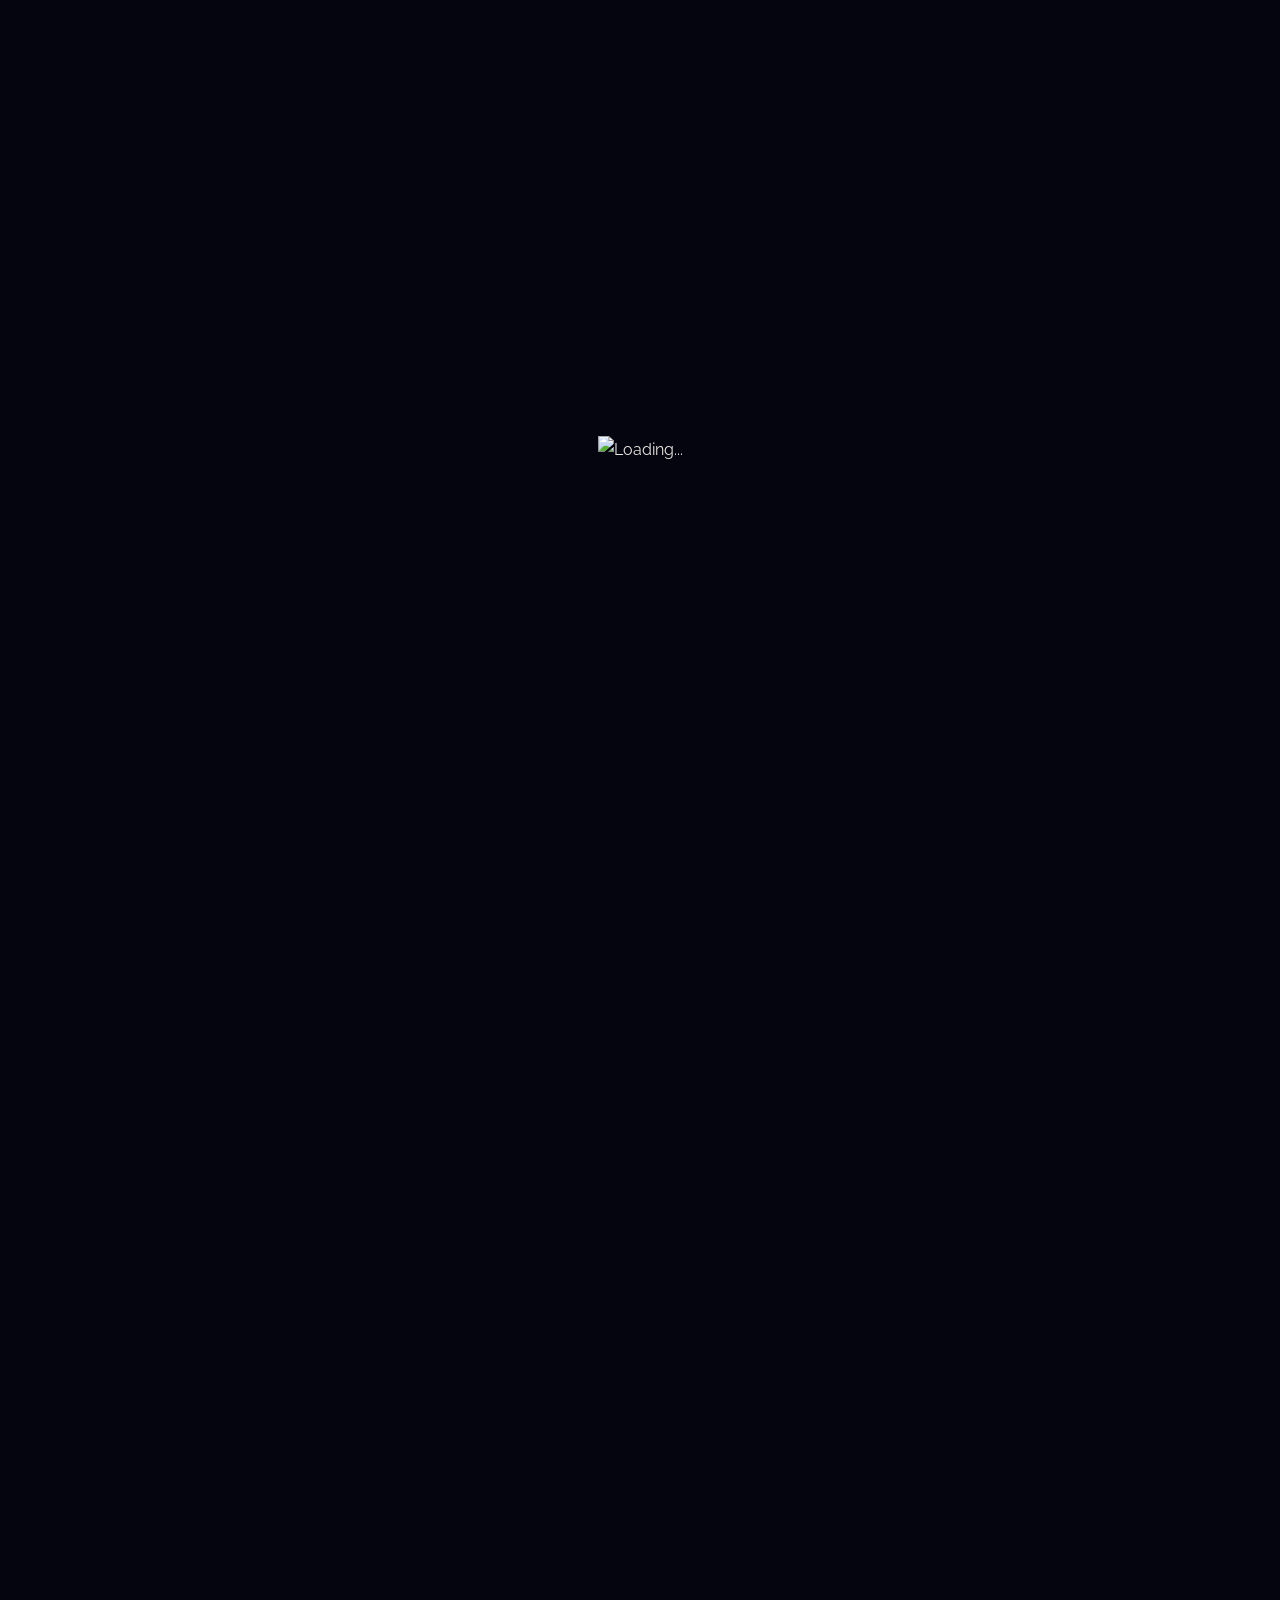
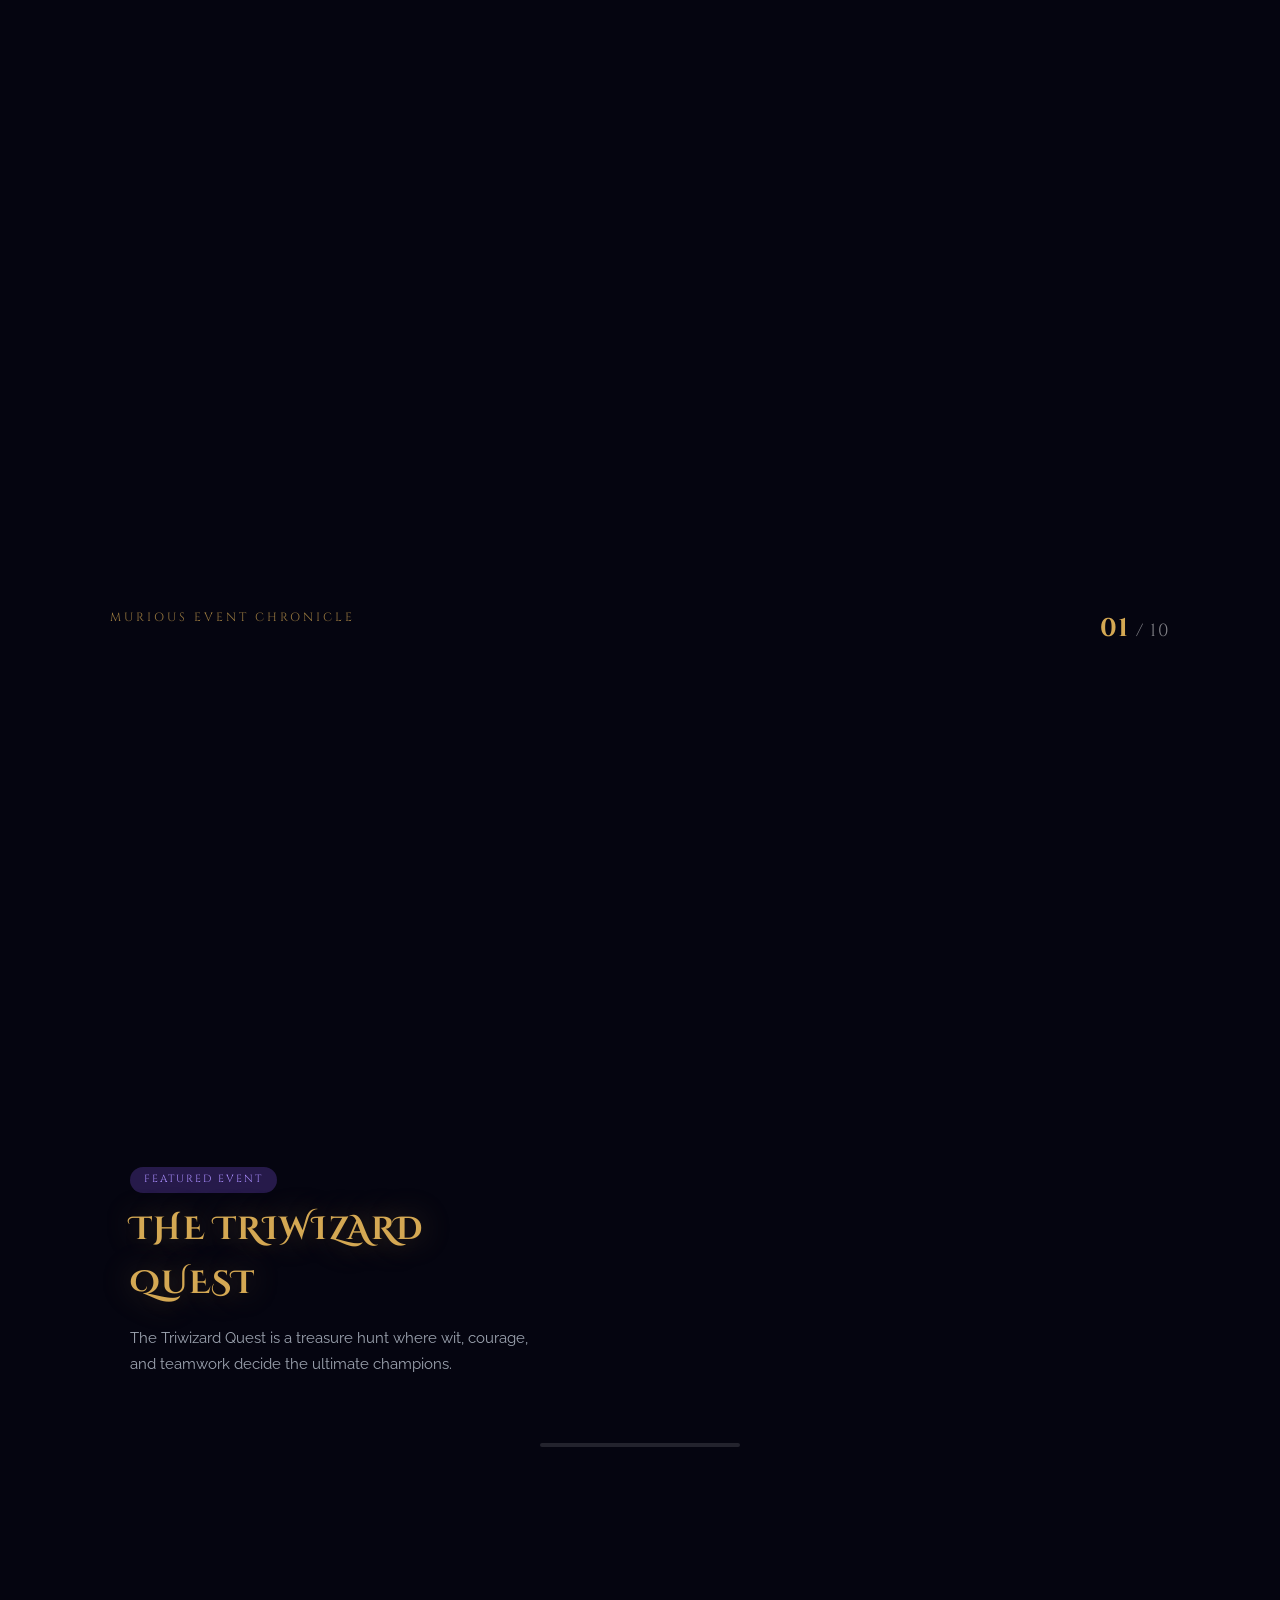
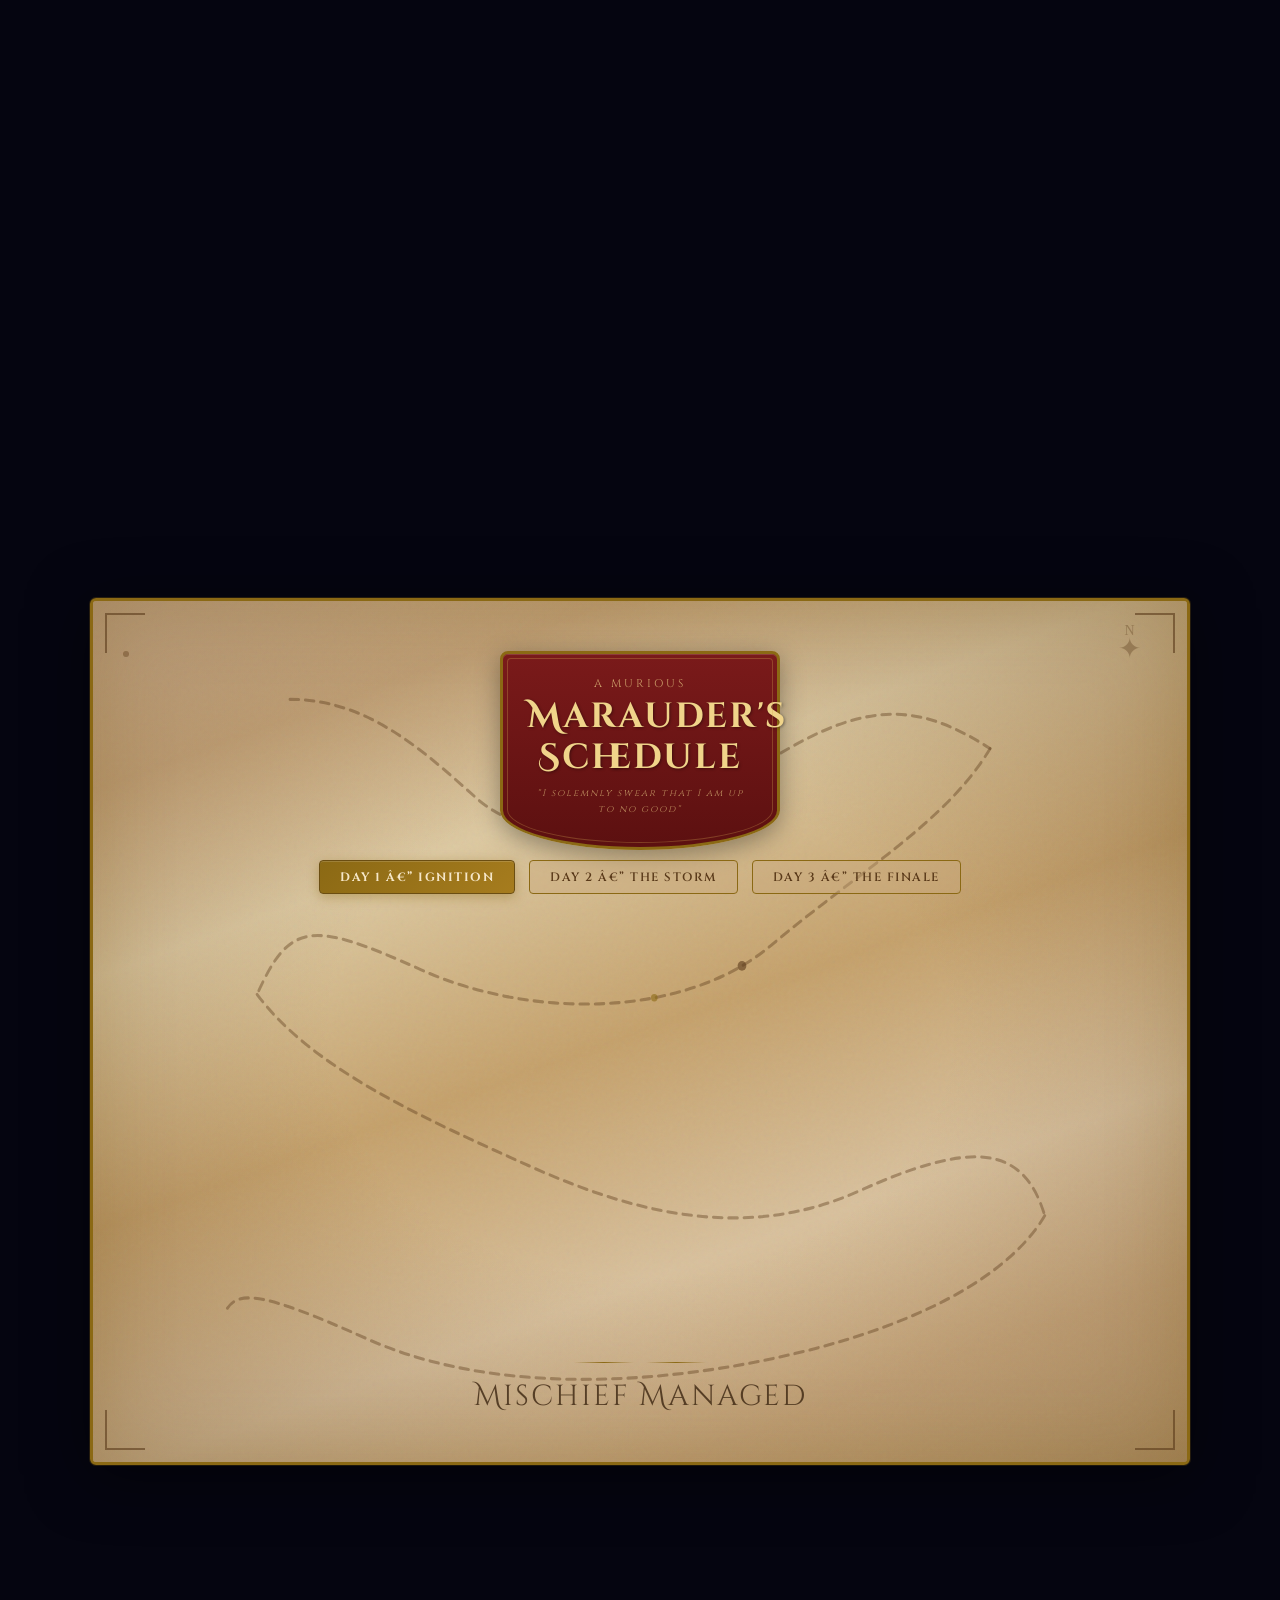
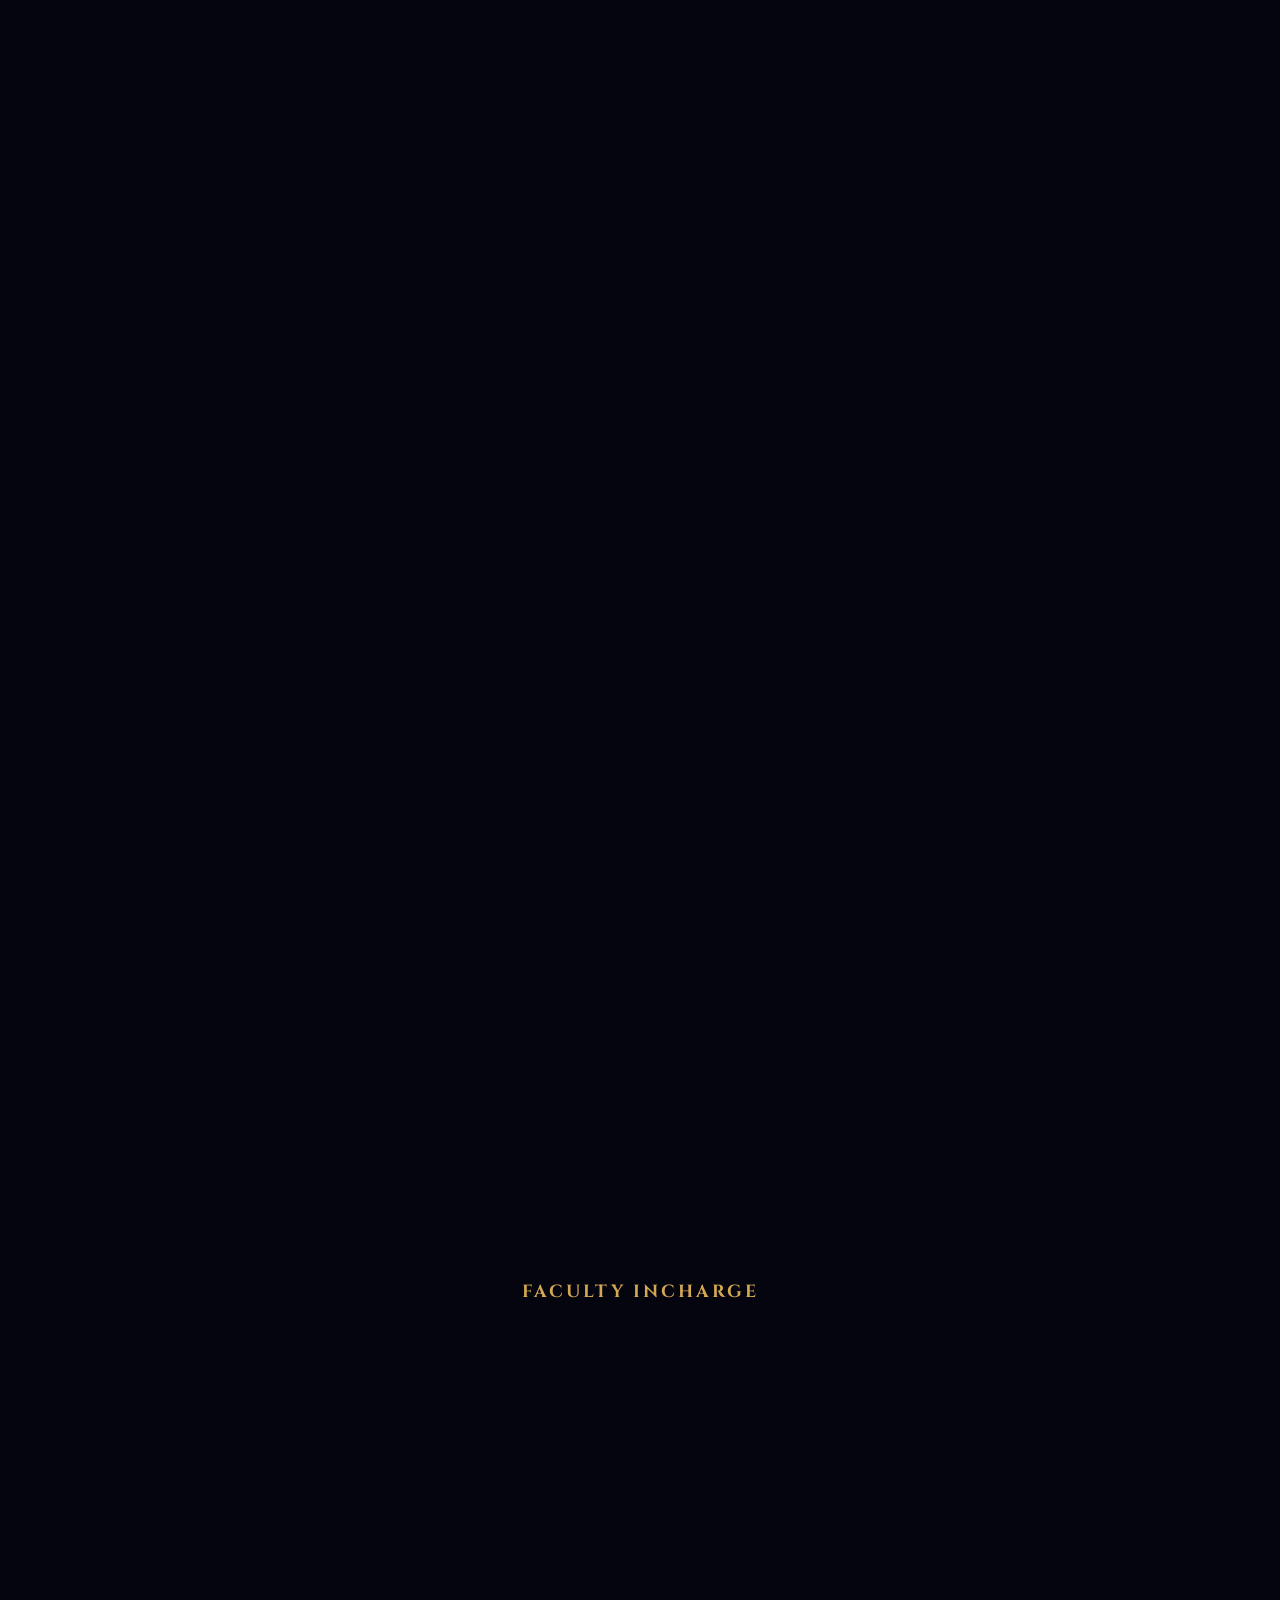
==== commit 334c3878: "Merge pull request #28 from angelbaweja/registration-update Registration events update" ====
--- a/index.html
+++ b/index.html
@@ -889,7 +889,7 @@
           <form class="contact-form glass-card reveal" id="contactForm">
             <div class="form-group">
               <label for="contactName">Your Name</label>
-              <input type="text" id="contactName" placeholder="Your full name" required>
+              <input type="text" id="contactName" placeholder="your full name" required>
             </div>
             <div class="form-group">
               <label for="contactEmail">Email</label>
